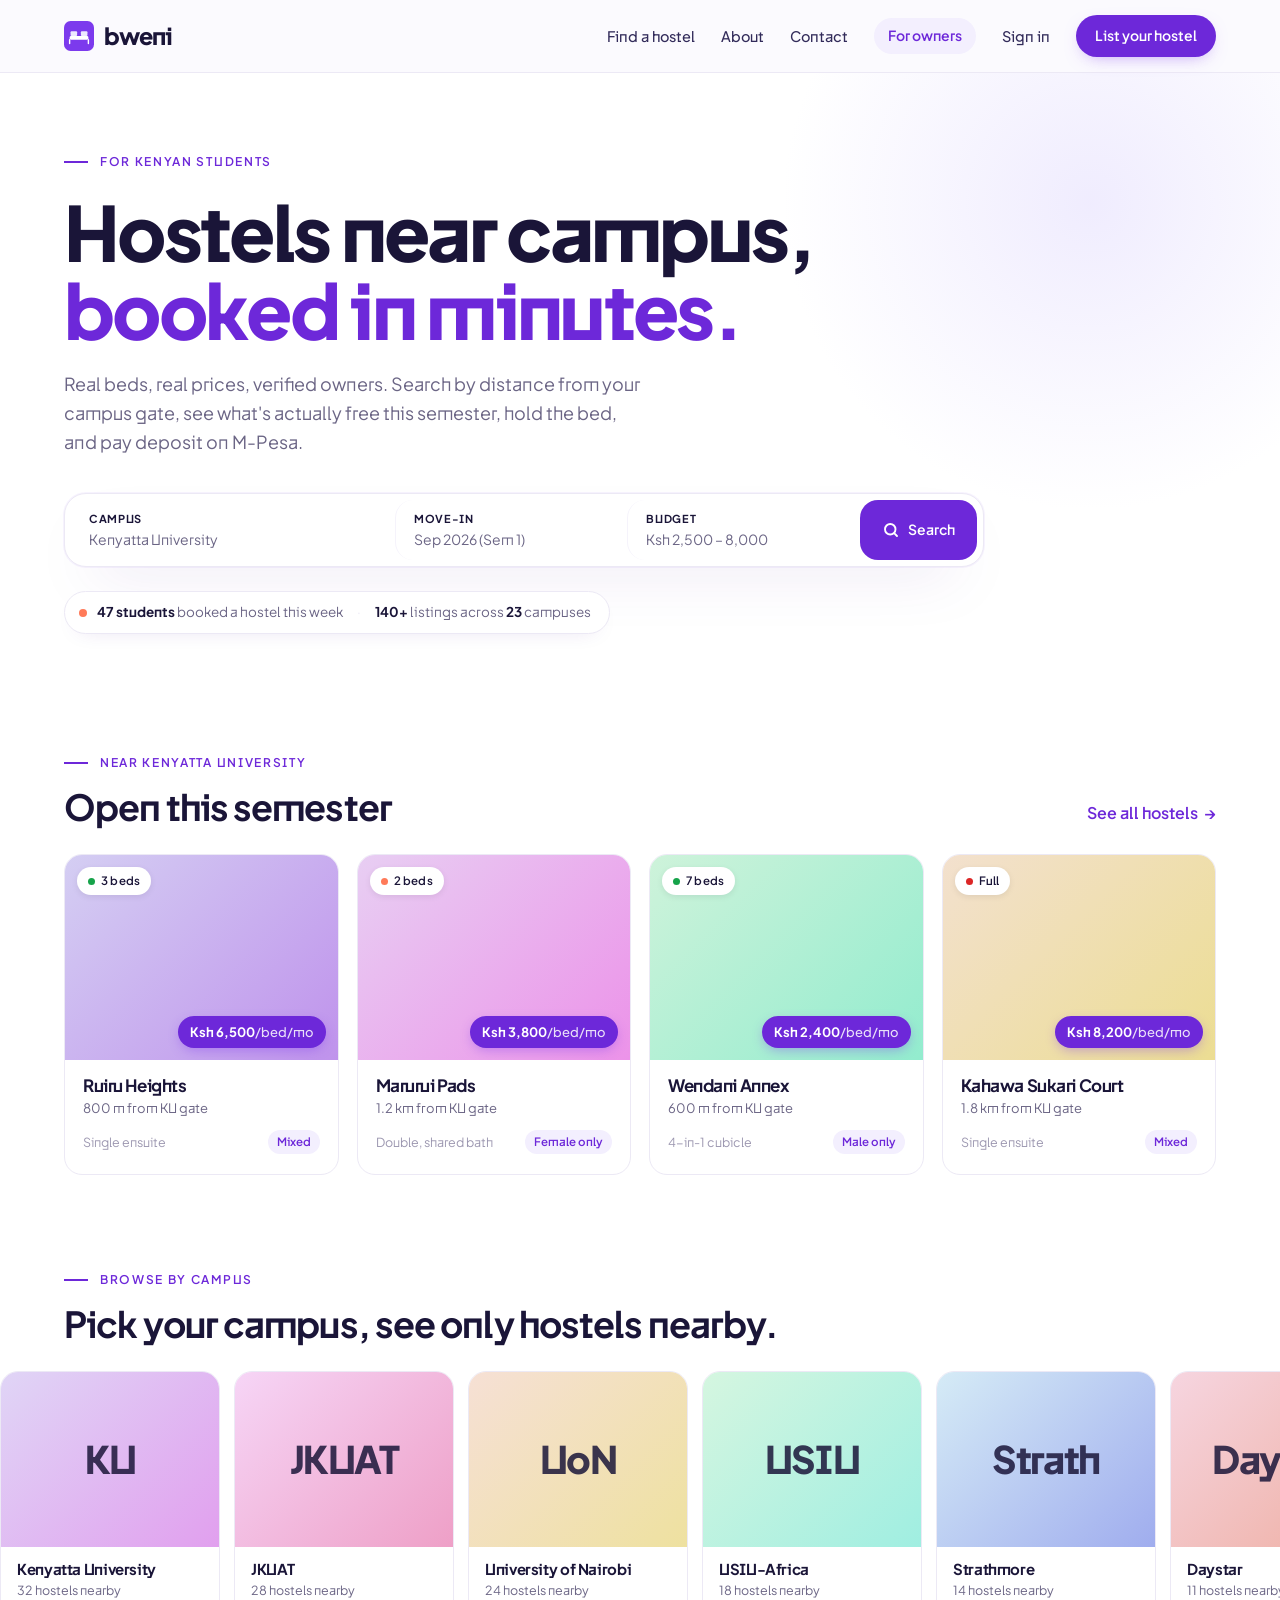
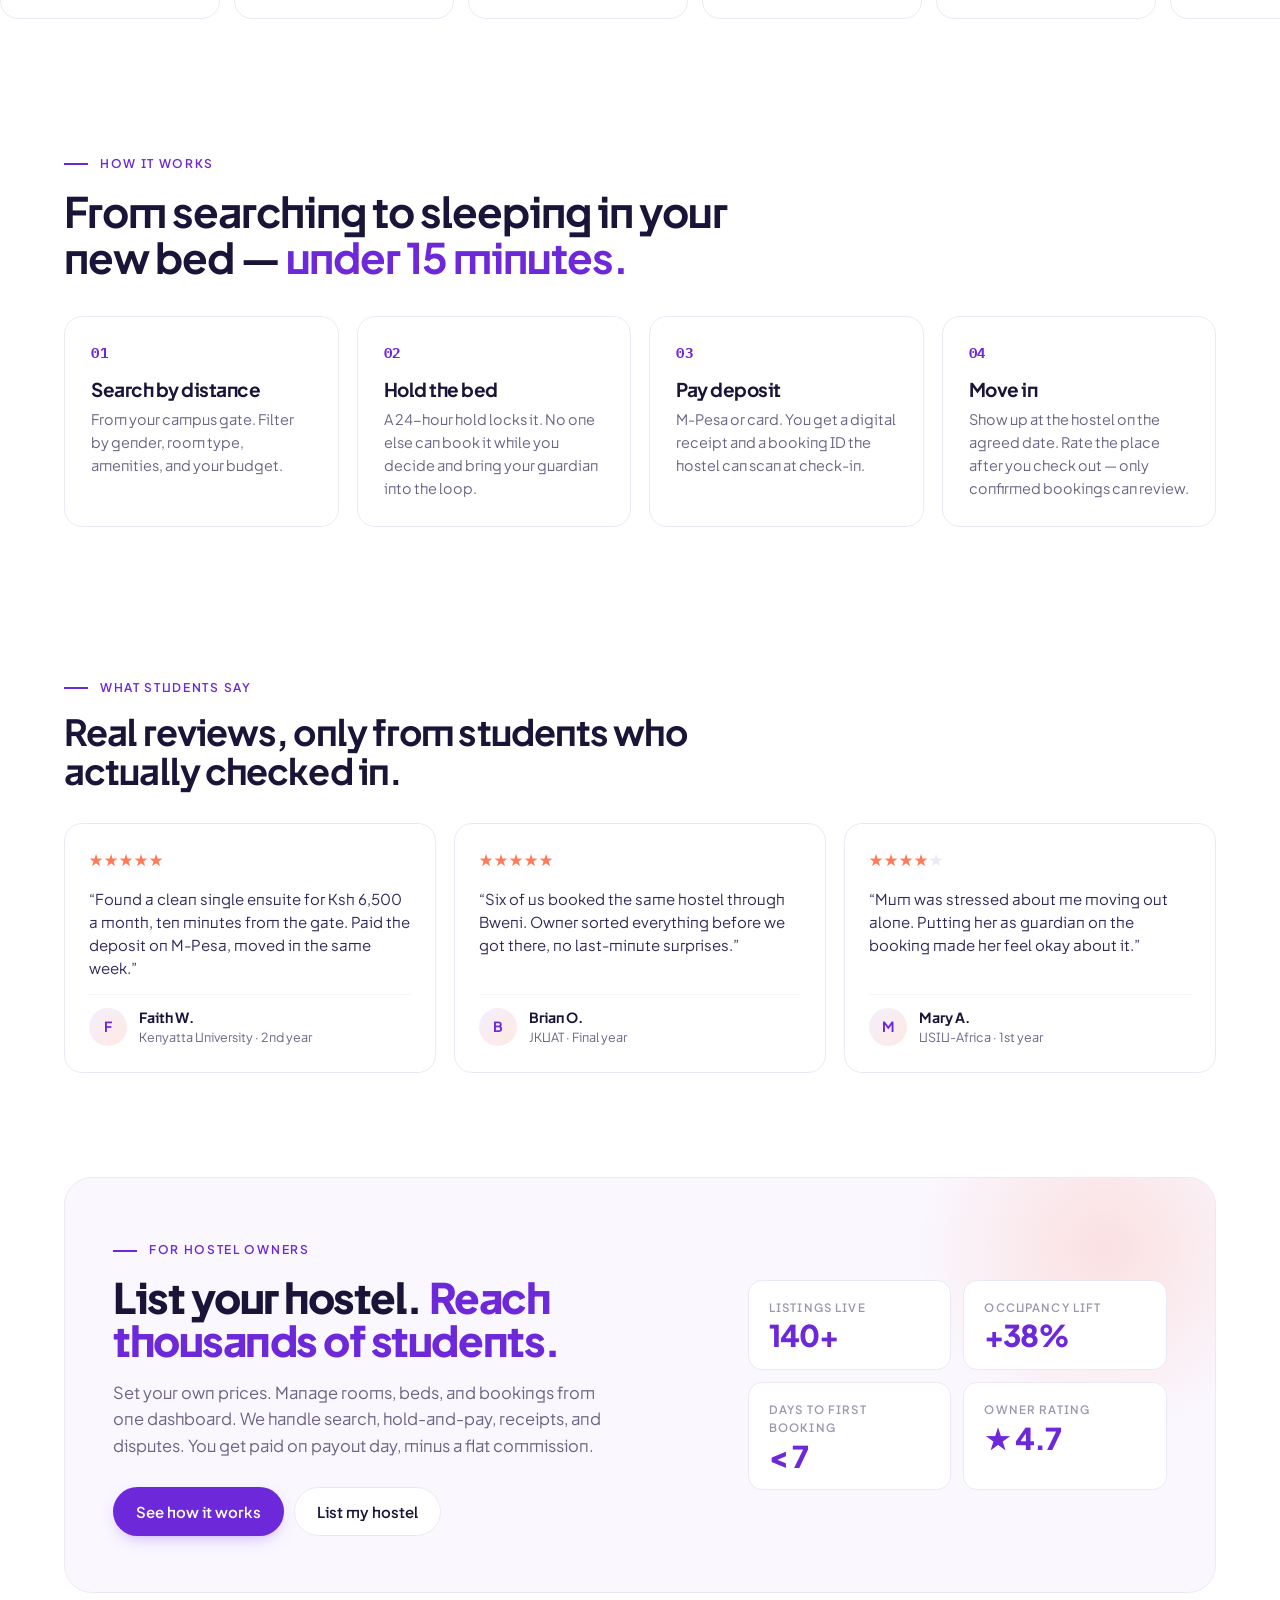
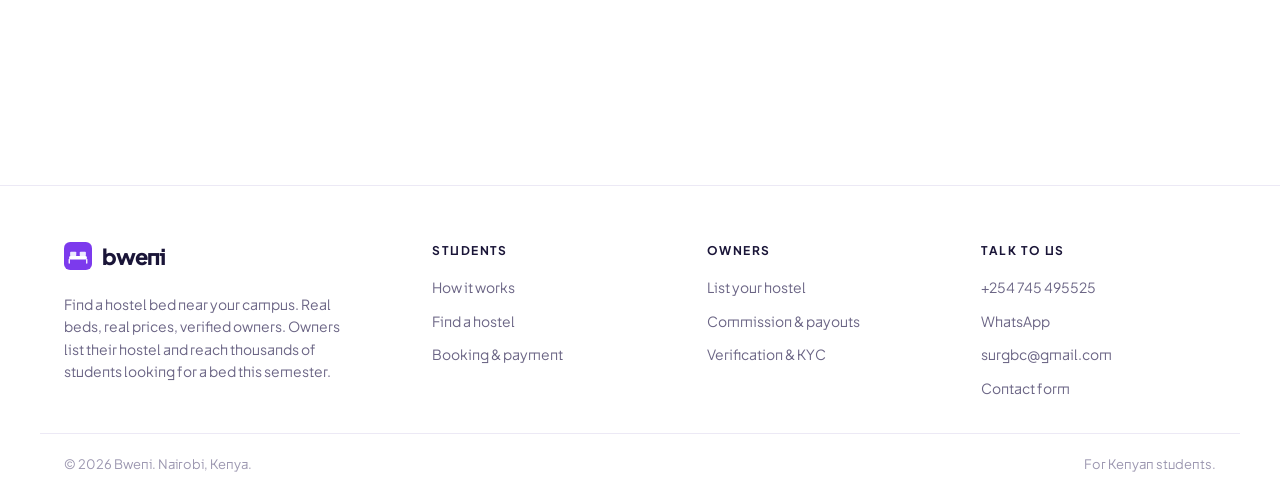
==== index.html @ 095a67d4 "Deploy Bweni website bweni-app/bweni-website@3db629af5836588fdff47cbc8ea793c0f9b098c0" ====
<!DOCTYPE html><!--PbPEK01JlNazKWp_pUNkc--><html lang="en"><head><meta charSet="utf-8"/><meta name="viewport" content="width=device-width, initial-scale=1"/><link rel="stylesheet" href="/_next/static/chunks/42c1beddeb7b9bf4.css" data-precedence="next"/><link rel="preload" as="script" fetchPriority="low" href="/_next/static/chunks/5bce68295c7f1f97.js"/><script src="/_next/static/chunks/391b5727e5bc11ec.js" async=""></script><script src="/_next/static/chunks/1c64b19886203277.js" async=""></script><script src="/_next/static/chunks/c44ba29902c6819e.js" async=""></script><script src="/_next/static/chunks/turbopack-5e5e5629a9695c20.js" async=""></script><script src="/_next/static/chunks/1964454f34f3a7ab.js" async=""></script><script src="/_next/static/chunks/6c33792a57a66467.js" async=""></script><script src="/_next/static/chunks/beefb697acdd731a.js" async=""></script><link rel="preload" href="https://fonts.googleapis.com/css2?family=Plus+Jakarta+Sans:wght@400;500;600;700;800&amp;family=IBM+Plex+Mono:wght@400;500&amp;display=swap" as="style"/><link rel="preconnect" href="https://fonts.googleapis.com"/><link rel="preconnect" href="https://fonts.gstatic.com" crossorigin=""/><meta name="theme-color" content="#7C3AED"/><meta name="color-scheme" content="light"/><title>Bweni — Hostels near campus, booked in minutes.</title><meta name="description" content="Find a hostel bed near your campus. Real beds, real prices, verified owners. Owners list their hostel and reach thousands of students looking for a bed this semester."/><meta name="application-name" content="Bweni"/><link rel="manifest" href="/manifest.json"/><meta name="keywords" content="student hostels Kenya,hostel near campus,book hostel bed,university hostels,college accommodation Nairobi,list hostel Kenya"/><meta property="og:title" content="Bweni — Hostels near campus, booked in minutes."/><meta property="og:description" content="Find a hostel bed near your campus. Real beds, real prices, verified owners. Owners list their hostel and reach thousands of students looking for a bed this semester."/><meta property="og:url" content="https://bweni.cseco.co.ke"/><meta property="og:site_name" content="Bweni"/><meta property="og:locale" content="en_KE"/><meta property="og:image" content="https://bweni.cseco.co.ke/og-image.png"/><meta property="og:image:width" content="1200"/><meta property="og:image:height" content="630"/><meta property="og:image:alt" content="Bweni — Hostels near campus, booked in minutes."/><meta property="og:type" content="website"/><meta name="twitter:card" content="summary_large_image"/><meta name="twitter:title" content="Bweni — Hostels near campus, booked in minutes."/><meta name="twitter:description" content="Find a hostel bed near your campus. Real beds, real prices, verified owners. Owners list their hostel and reach thousands of students looking for a bed this semester."/><meta name="twitter:image" content="https://bweni.cseco.co.ke/og-image.png"/><link rel="icon" href="/favicon.svg" type="image/svg+xml"/><link rel="icon" href="/favicon.png" type="image/png" sizes="32x32"/><link rel="apple-touch-icon" href="/apple-touch-icon.png"/><link href="https://fonts.googleapis.com/css2?family=Plus+Jakarta+Sans:wght@400;500;600;700;800&amp;family=IBM+Plex+Mono:wght@400;500&amp;display=swap" rel="stylesheet"/><script src="/_next/static/chunks/a6dad97d9634a72d.js" noModule=""></script></head><body><div hidden=""><!--$--><!--/$--></div><header style="position:sticky;top:0;z-index:40;background:rgba(251, 250, 254, 0.85);backdrop-filter:saturate(140%) blur(8px);border-bottom:1px solid var(--color-line)"><div class="container-x" style="display:flex;align-items:center;justify-content:space-between;height:72px"><a style="display:inline-flex;align-items:center" href="/"><span class="inline-flex items-center gap-2.5 " aria-label="Bweni"><svg width="30" height="30" viewBox="0 0 64 64" xmlns="http://www.w3.org/2000/svg" role="img" aria-hidden="true"><rect width="64" height="64" rx="14" fill="#7C3AED"></rect><rect x="14" y="22" width="14" height="10" rx="2" fill="#EDE9FE"></rect><rect x="36" y="22" width="14" height="10" rx="2" fill="#EDE9FE"></rect><rect x="12" y="32" width="40" height="8" rx="3" fill="#FFFFFF"></rect><path d="M12 40 V48 M52 40 V48" stroke="#FFFFFF" stroke-width="3" stroke-linecap="round"></path></svg><span class="h-display" style="font-size:23.400000000000002px;color:var(--color-ink);letter-spacing:-0.045em;font-weight:800">bweni</span></span></a><nav style="display:flex;align-items:center;gap:26px;font-size:14.5px"><a style="color:var(--color-ink-soft);font-weight:500" href="/students">Find a hostel</a><a style="color:var(--color-ink-soft);font-weight:500" href="/about">About</a><a style="color:var(--color-ink-soft);font-weight:500" href="/contact">Contact</a><a class="nav-owner" href="/owners">For owners</a><a href="https://app.bweni.cseco.co.ke" style="color:var(--color-ink-soft);font-weight:500;font-size:14.5px">Sign in</a><a class="btn btn-primary" style="padding:9px 18px;font-size:14px" href="/owners#list">List your hostel</a></nav></div></header><main><section style="position:relative;padding:72px 0 48px;overflow:hidden"><div aria-hidden="true" style="position:absolute;top:-180px;right:-120px;width:620px;height:620px;border-radius:50%;background:radial-gradient(circle, rgba(237, 233, 254, 0.85) 0%, rgba(237, 233, 254, 0) 70%);z-index:0"></div><div class="container-x" style="position:relative;z-index:1"><div style="max-width:760px"><div class="section-anchor" style="margin-bottom:22px">For Kenyan students</div><h1 class="h-display" style="font-size:clamp(44px, 7vw, 76px)">Hostels near campus,<!-- --> <span style="color:var(--color-primary)">booked in minutes.</span></h1><p class="lede" style="margin-top:22px;max-width:580px">Real beds, real prices, verified owners. Search by distance from your campus gate, see what&#x27;s actually free this semester, hold the bed, and pay deposit on M-Pesa.</p></div><div style="margin-top:36px;max-width:920px"><form class="search-bar" action="/students" method="GET"><div class="search-bar__field"><div class="search-bar__field-label">Campus</div><div class="search-bar__field-value">Kenyatta University</div></div><div class="search-bar__field" style="border-left:1px solid var(--color-line-soft)"><div class="search-bar__field-label">Move-in</div><div class="search-bar__field-value">Sep 2026 (Sem 1)</div></div><div class="search-bar__field" style="border-left:1px solid var(--color-line-soft)"><div class="search-bar__field-label">Budget</div><div class="search-bar__field-value">Ksh 2,500 – 8,000</div></div><button type="submit" class="search-bar__submit"><svg width="18" height="18" viewBox="0 0 24 24" fill="none" stroke="currentColor" stroke-width="2.5" stroke-linecap="round" stroke-linejoin="round"><circle cx="11" cy="11" r="7"></circle><path d="m20 20-3.5-3.5"></path></svg>Search</button></form></div><div style="margin-top:24px;display:inline-flex;align-items:center;gap:10px;padding:10px 18px 10px 14px;background:#fff;border:1px solid var(--color-line);border-radius:999px;font-size:13.5px;color:var(--color-muted);box-shadow:0 8px 22px -16px rgba(76, 29, 149, 0.25)"><span aria-hidden="true" style="width:8px;height:8px;border-radius:999px;background:var(--color-accent);animation:pulse 1.6s ease-in-out infinite;display:inline-block"></span><span><strong style="color:var(--color-ink);font-weight:700">47 students</strong> <!-- -->booked a hostel this week</span><span style="color:var(--color-line);margin:0 4px">·</span><span><strong style="color:var(--color-ink);font-weight:700">140+</strong> <!-- -->listings across <strong style="color:var(--color-ink);font-weight:700">23</strong> campuses</span></div></div></section><section style="padding:64px 0 32px"><div class="container-x"><div style="display:flex;align-items:end;justify-content:space-between;margin-bottom:28px;flex-wrap:wrap;gap:16px"><div><div class="section-anchor" style="margin-bottom:14px">Near Kenyatta University</div><h2 class="h-section" style="font-size:clamp(26px, 3vw, 36px)">Open this semester</h2></div><a class="btn-link" href="/students">See all hostels</a></div><div style="display:grid;grid-template-columns:repeat(auto-fit, minmax(260px, 1fr));gap:18px"><article class="listing-card"><div class="listing-photo" style="background:linear-gradient(135deg,
            hsl(250, 60%, 88%) 0%,
            hsl(270, 70%, 75%) 100%)"><span class="availability-pill"><span class="availability-pill__dot"></span>3 beds</span><span class="price-pill">Ksh <!-- -->6,500<span style="font-weight:500;opacity:0.85">/bed/mo</span></span></div><div style="padding:16px 18px 20px"><div class="h-section" style="font-size:17px;color:var(--color-ink);margin-bottom:4px">Ruiru Heights</div><div style="font-size:13px;color:var(--color-muted);margin-bottom:12px">800 m from KU gate</div><div style="display:flex;align-items:center;justify-content:space-between;font-size:12.5px;color:var(--color-muted-2)"><span>Single ensuite</span><span style="padding:3px 9px;background:var(--color-primary-soft);color:var(--color-primary);border-radius:999px;font-weight:600;font-size:11.5px">Mixed</span></div></div></article><article class="listing-card"><div class="listing-photo" style="background:linear-gradient(135deg,
            hsl(282, 60%, 88%) 0%,
            hsl(302, 70%, 75%) 100%)"><span class="availability-pill availability-pill--low"><span class="availability-pill__dot"></span>2 beds</span><span class="price-pill">Ksh <!-- -->3,800<span style="font-weight:500;opacity:0.85">/bed/mo</span></span></div><div style="padding:16px 18px 20px"><div class="h-section" style="font-size:17px;color:var(--color-ink);margin-bottom:4px">Marurui Pads</div><div style="font-size:13px;color:var(--color-muted);margin-bottom:12px">1.2 km from KU gate</div><div style="display:flex;align-items:center;justify-content:space-between;font-size:12.5px;color:var(--color-muted-2)"><span>Double, shared bath</span><span style="padding:3px 9px;background:var(--color-primary-soft);color:var(--color-primary);border-radius:999px;font-weight:600;font-size:11.5px">Female only</span></div></div></article><article class="listing-card"><div class="listing-photo" style="background:linear-gradient(135deg,
            hsl(500, 60%, 88%) 0%,
            hsl(520, 70%, 75%) 100%)"><span class="availability-pill"><span class="availability-pill__dot"></span>7 beds</span><span class="price-pill">Ksh <!-- -->2,400<span style="font-weight:500;opacity:0.85">/bed/mo</span></span></div><div style="padding:16px 18px 20px"><div class="h-section" style="font-size:17px;color:var(--color-ink);margin-bottom:4px">Wendani Annex</div><div style="font-size:13px;color:var(--color-muted);margin-bottom:12px">600 m from KU gate</div><div style="display:flex;align-items:center;justify-content:space-between;font-size:12.5px;color:var(--color-muted-2)"><span>4-in-1 cubicle</span><span style="padding:3px 9px;background:var(--color-primary-soft);color:var(--color-primary);border-radius:999px;font-weight:600;font-size:11.5px">Male only</span></div></div></article><article class="listing-card"><div class="listing-photo" style="background:linear-gradient(135deg,
            hsl(390, 60%, 88%) 0%,
            hsl(410, 70%, 75%) 100%)"><span class="availability-pill availability-pill--full"><span class="availability-pill__dot"></span>Full</span><span class="price-pill">Ksh <!-- -->8,200<span style="font-weight:500;opacity:0.85">/bed/mo</span></span></div><div style="padding:16px 18px 20px"><div class="h-section" style="font-size:17px;color:var(--color-ink);margin-bottom:4px">Kahawa Sukari Court</div><div style="font-size:13px;color:var(--color-muted);margin-bottom:12px">1.8 km from KU gate</div><div style="display:flex;align-items:center;justify-content:space-between;font-size:12.5px;color:var(--color-muted-2)"><span>Single ensuite</span><span style="padding:3px 9px;background:var(--color-primary-soft);color:var(--color-primary);border-radius:999px;font-weight:600;font-size:11.5px">Mixed</span></div></div></article></div></div></section><section style="padding:56px 0 32px"><div class="container-x"><div class="section-anchor" style="margin-bottom:14px">Browse by campus</div><h2 class="h-section" style="font-size:clamp(26px, 3vw, 36px);max-width:720px">Pick your campus, see only hostels nearby.</h2></div><div style="margin-top:28px;padding-left:calc((100vw - 1200px) / 2 + 24px);overflow-x:auto;scroll-snap-type:x mandatory;-webkit-overflow-scrolling:touch;padding-bottom:24px"><div style="display:inline-flex;gap:14px;padding-right:24px"><a href="/students" style="scroll-snap-align:start;flex:0 0 auto;width:220px;background:#fff;border:1px solid var(--color-line);border-radius:18px;overflow:hidden;text-decoration:none;color:inherit;transition:transform 0.18s, box-shadow 0.18s, border-color 0.18s;display:block"><div style="aspect-ratio:5 / 4;background:linear-gradient(135deg,
            hsl(260, 65%, 90%) 0%,
            hsl(290, 70%, 78%) 100%);display:flex;align-items:center;justify-content:center"><span class="h-display" style="font-size:38px;color:rgba(26, 21, 56, 0.85);letter-spacing:-0.04em">KU</span></div><div style="padding:14px 16px 18px"><div class="h-section" style="font-size:15px;color:var(--color-ink);margin-bottom:4px">Kenyatta University</div><div style="font-size:12.5px;color:var(--color-muted)">32<!-- --> hostels nearby</div></div></a><a href="/students" style="scroll-snap-align:start;flex:0 0 auto;width:220px;background:#fff;border:1px solid var(--color-line);border-radius:18px;overflow:hidden;text-decoration:none;color:inherit;transition:transform 0.18s, box-shadow 0.18s, border-color 0.18s;display:block"><div style="aspect-ratio:5 / 4;background:linear-gradient(135deg,
            hsl(300, 65%, 90%) 0%,
            hsl(330, 70%, 78%) 100%);display:flex;align-items:center;justify-content:center"><span class="h-display" style="font-size:38px;color:rgba(26, 21, 56, 0.85);letter-spacing:-0.04em">JKUAT</span></div><div style="padding:14px 16px 18px"><div class="h-section" style="font-size:15px;color:var(--color-ink);margin-bottom:4px">JKUAT</div><div style="font-size:12.5px;color:var(--color-muted)">28<!-- --> hostels nearby</div></div></a><a href="/students" style="scroll-snap-align:start;flex:0 0 auto;width:220px;background:#fff;border:1px solid var(--color-line);border-radius:18px;overflow:hidden;text-decoration:none;color:inherit;transition:transform 0.18s, box-shadow 0.18s, border-color 0.18s;display:block"><div style="aspect-ratio:5 / 4;background:linear-gradient(135deg,
            hsl(20, 65%, 90%) 0%,
            hsl(50, 70%, 78%) 100%);display:flex;align-items:center;justify-content:center"><span class="h-display" style="font-size:38px;color:rgba(26, 21, 56, 0.85);letter-spacing:-0.04em">UoN</span></div><div style="padding:14px 16px 18px"><div class="h-section" style="font-size:15px;color:var(--color-ink);margin-bottom:4px">University of Nairobi</div><div style="font-size:12.5px;color:var(--color-muted)">24<!-- --> hostels nearby</div></div></a><a href="/students" style="scroll-snap-align:start;flex:0 0 auto;width:220px;background:#fff;border:1px solid var(--color-line);border-radius:18px;overflow:hidden;text-decoration:none;color:inherit;transition:transform 0.18s, box-shadow 0.18s, border-color 0.18s;display:block"><div style="aspect-ratio:5 / 4;background:linear-gradient(135deg,
            hsl(140, 65%, 90%) 0%,
            hsl(170, 70%, 78%) 100%);display:flex;align-items:center;justify-content:center"><span class="h-display" style="font-size:38px;color:rgba(26, 21, 56, 0.85);letter-spacing:-0.04em">USIU</span></div><div style="padding:14px 16px 18px"><div class="h-section" style="font-size:15px;color:var(--color-ink);margin-bottom:4px">USIU-Africa</div><div style="font-size:12.5px;color:var(--color-muted)">18<!-- --> hostels nearby</div></div></a><a href="/students" style="scroll-snap-align:start;flex:0 0 auto;width:220px;background:#fff;border:1px solid var(--color-line);border-radius:18px;overflow:hidden;text-decoration:none;color:inherit;transition:transform 0.18s, box-shadow 0.18s, border-color 0.18s;display:block"><div style="aspect-ratio:5 / 4;background:linear-gradient(135deg,
            hsl(200, 65%, 90%) 0%,
            hsl(230, 70%, 78%) 100%);display:flex;align-items:center;justify-content:center"><span class="h-display" style="font-size:38px;color:rgba(26, 21, 56, 0.85);letter-spacing:-0.04em">Strath</span></div><div style="padding:14px 16px 18px"><div class="h-section" style="font-size:15px;color:var(--color-ink);margin-bottom:4px">Strathmore</div><div style="font-size:12.5px;color:var(--color-muted)">14<!-- --> hostels nearby</div></div></a><a href="/students" style="scroll-snap-align:start;flex:0 0 auto;width:220px;background:#fff;border:1px solid var(--color-line);border-radius:18px;overflow:hidden;text-decoration:none;color:inherit;transition:transform 0.18s, box-shadow 0.18s, border-color 0.18s;display:block"><div style="aspect-ratio:5 / 4;background:linear-gradient(135deg,
            hsl(340, 65%, 90%) 0%,
            hsl(370, 70%, 78%) 100%);display:flex;align-items:center;justify-content:center"><span class="h-display" style="font-size:38px;color:rgba(26, 21, 56, 0.85);letter-spacing:-0.04em">Daystar</span></div><div style="padding:14px 16px 18px"><div class="h-section" style="font-size:15px;color:var(--color-ink);margin-bottom:4px">Daystar</div><div style="font-size:12.5px;color:var(--color-muted)">11<!-- --> hostels nearby</div></div></a><a href="/students" style="scroll-snap-align:start;flex:0 0 auto;width:220px;background:#fff;border:1px solid var(--color-line);border-radius:18px;overflow:hidden;text-decoration:none;color:inherit;transition:transform 0.18s, box-shadow 0.18s, border-color 0.18s;display:block"><div style="aspect-ratio:5 / 4;background:linear-gradient(135deg,
            hsl(50, 65%, 90%) 0%,
            hsl(80, 70%, 78%) 100%);display:flex;align-items:center;justify-content:center"><span class="h-display" style="font-size:38px;color:rgba(26, 21, 56, 0.85);letter-spacing:-0.04em">MMU</span></div><div style="padding:14px 16px 18px"><div class="h-section" style="font-size:15px;color:var(--color-ink);margin-bottom:4px">Multimedia University</div><div style="font-size:12.5px;color:var(--color-muted)">9<!-- --> hostels nearby</div></div></a><a href="/students" style="scroll-snap-align:start;flex:0 0 auto;width:220px;background:#fff;border:1px solid var(--color-line);border-radius:18px;overflow:hidden;text-decoration:none;color:inherit;transition:transform 0.18s, box-shadow 0.18s, border-color 0.18s;display:block"><div style="aspect-ratio:5 / 4;background:linear-gradient(135deg,
            hsl(110, 65%, 90%) 0%,
            hsl(140, 70%, 78%) 100%);display:flex;align-items:center;justify-content:center"><span class="h-display" style="font-size:38px;color:rgba(26, 21, 56, 0.85);letter-spacing:-0.04em">CUEA</span></div><div style="padding:14px 16px 18px"><div class="h-section" style="font-size:15px;color:var(--color-ink);margin-bottom:4px">Catholic University</div><div style="font-size:12.5px;color:var(--color-muted)">7<!-- --> hostels nearby</div></div></a><a href="/students" style="scroll-snap-align:start;flex:0 0 auto;width:220px;background:#fff;border:1px solid var(--color-line);border-radius:18px;overflow:hidden;text-decoration:none;color:inherit;transition:transform 0.18s, box-shadow 0.18s, border-color 0.18s;display:block"><div style="aspect-ratio:5 / 4;background:linear-gradient(135deg,
            hsl(170, 65%, 90%) 0%,
            hsl(200, 70%, 78%) 100%);display:flex;align-items:center;justify-content:center"><span class="h-display" style="font-size:38px;color:rgba(26, 21, 56, 0.85);letter-spacing:-0.04em">KCA</span></div><div style="padding:14px 16px 18px"><div class="h-section" style="font-size:15px;color:var(--color-ink);margin-bottom:4px">KCA University</div><div style="font-size:12.5px;color:var(--color-muted)">6<!-- --> hostels nearby</div></div></a></div></div></section><section style="padding:72px 0"><div class="container-x"><div class="section-anchor" style="margin-bottom:14px">How it works</div><h2 class="h-section" style="font-size:clamp(28px, 3.5vw, 42px);max-width:720px">From searching to sleeping in your new bed —<!-- --> <span style="color:var(--color-primary)">under 15 minutes.</span></h2><div style="display:grid;grid-template-columns:repeat(auto-fit, minmax(220px, 1fr));gap:18px;margin-top:36px"><div style="background:#fff;border:1px solid var(--color-line);border-radius:18px;padding:26px"><div class="mono" style="font-size:14px;letter-spacing:0.05em;color:var(--color-primary);font-weight:700;margin-bottom:14px">01</div><h3 class="h-section" style="font-size:19px;margin-bottom:8px">Search by distance</h3><p style="color:var(--color-muted);font-size:14.5px;line-height:1.6">From your campus gate. Filter by gender, room type, amenities, and your budget.</p></div><div style="background:#fff;border:1px solid var(--color-line);border-radius:18px;padding:26px"><div class="mono" style="font-size:14px;letter-spacing:0.05em;color:var(--color-primary);font-weight:700;margin-bottom:14px">02</div><h3 class="h-section" style="font-size:19px;margin-bottom:8px">Hold the bed</h3><p style="color:var(--color-muted);font-size:14.5px;line-height:1.6">A 24-hour hold locks it. No one else can book it while you decide and bring your guardian into the loop.</p></div><div style="background:#fff;border:1px solid var(--color-line);border-radius:18px;padding:26px"><div class="mono" style="font-size:14px;letter-spacing:0.05em;color:var(--color-primary);font-weight:700;margin-bottom:14px">03</div><h3 class="h-section" style="font-size:19px;margin-bottom:8px">Pay deposit</h3><p style="color:var(--color-muted);font-size:14.5px;line-height:1.6">M-Pesa or card. You get a digital receipt and a booking ID the hostel can scan at check-in.</p></div><div style="background:#fff;border:1px solid var(--color-line);border-radius:18px;padding:26px"><div class="mono" style="font-size:14px;letter-spacing:0.05em;color:var(--color-primary);font-weight:700;margin-bottom:14px">04</div><h3 class="h-section" style="font-size:19px;margin-bottom:8px">Move in</h3><p style="color:var(--color-muted);font-size:14.5px;line-height:1.6">Show up at the hostel on the agreed date. Rate the place after you check out — only confirmed bookings can review.</p></div></div></div></section><section style="padding:72px 0 32px"><div class="container-x"><div class="section-anchor" style="margin-bottom:14px">What students say</div><h2 class="h-section" style="font-size:clamp(26px, 3vw, 36px);max-width:720px">Real reviews, only from students who actually checked in.</h2><div style="display:grid;grid-template-columns:repeat(auto-fit, minmax(280px, 1fr));gap:18px;margin-top:32px"><div style="background:#fff;border:1px solid var(--color-line);border-radius:18px;padding:24px;display:flex;flex-direction:column;gap:14px"><div style="color:var(--color-accent);font-size:16px;letter-spacing:1px">★★★★★<span style="color:var(--color-line)"></span></div><p style="font-size:15px;line-height:1.55;color:var(--color-ink-soft);flex:1">“<!-- -->Found a clean single ensuite for Ksh 6,500 a month, ten minutes from the gate. Paid the deposit on M-Pesa, moved in the same week.<!-- -->”</p><div style="display:flex;align-items:center;gap:12px;padding-top:12px;border-top:1px solid var(--color-line-soft)"><div style="width:38px;height:38px;border-radius:999px;background:linear-gradient(135deg, var(--color-primary-soft), var(--color-accent-soft));display:flex;align-items:center;justify-content:center;font-weight:700;font-size:14px;color:var(--color-primary)">F</div><div><div style="font-size:14px;font-weight:700;color:var(--color-ink)">Faith W.</div><div style="font-size:12.5px;color:var(--color-muted)">Kenyatta University · 2nd year</div></div></div></div><div style="background:#fff;border:1px solid var(--color-line);border-radius:18px;padding:24px;display:flex;flex-direction:column;gap:14px"><div style="color:var(--color-accent);font-size:16px;letter-spacing:1px">★★★★★<span style="color:var(--color-line)"></span></div><p style="font-size:15px;line-height:1.55;color:var(--color-ink-soft);flex:1">“<!-- -->Six of us booked the same hostel through Bweni. Owner sorted everything before we got there, no last-minute surprises.<!-- -->”</p><div style="display:flex;align-items:center;gap:12px;padding-top:12px;border-top:1px solid var(--color-line-soft)"><div style="width:38px;height:38px;border-radius:999px;background:linear-gradient(135deg, var(--color-primary-soft), var(--color-accent-soft));display:flex;align-items:center;justify-content:center;font-weight:700;font-size:14px;color:var(--color-primary)">B</div><div><div style="font-size:14px;font-weight:700;color:var(--color-ink)">Brian O.</div><div style="font-size:12.5px;color:var(--color-muted)">JKUAT · Final year</div></div></div></div><div style="background:#fff;border:1px solid var(--color-line);border-radius:18px;padding:24px;display:flex;flex-direction:column;gap:14px"><div style="color:var(--color-accent);font-size:16px;letter-spacing:1px">★★★★<span style="color:var(--color-line)">★</span></div><p style="font-size:15px;line-height:1.55;color:var(--color-ink-soft);flex:1">“<!-- -->Mum was stressed about me moving out alone. Putting her as guardian on the booking made her feel okay about it.<!-- -->”</p><div style="display:flex;align-items:center;gap:12px;padding-top:12px;border-top:1px solid var(--color-line-soft)"><div style="width:38px;height:38px;border-radius:999px;background:linear-gradient(135deg, var(--color-primary-soft), var(--color-accent-soft));display:flex;align-items:center;justify-content:center;font-weight:700;font-size:14px;color:var(--color-primary)">M</div><div><div style="font-size:14px;font-weight:700;color:var(--color-ink)">Mary A.</div><div style="font-size:12.5px;color:var(--color-muted)">USIU-Africa · 1st year</div></div></div></div></div></div></section><section style="padding:72px 0 96px"><div class="container-x"><div style="background:var(--color-primary-tint);border:1px solid var(--color-line);border-radius:28px;padding:56px 48px;display:grid;grid-template-columns:1.4fr 1fr;gap:48px;align-items:center;position:relative;overflow:hidden"><div aria-hidden="true" style="position:absolute;top:-120px;right:-80px;width:380px;height:380px;border-radius:50%;background:radial-gradient(circle, rgba(255, 122, 89, 0.18) 0%, rgba(255, 122, 89, 0) 70%)"></div><div style="position:relative;z-index:1"><div class="section-anchor" style="margin-bottom:16px">For hostel owners</div><h2 class="h-display" style="font-size:clamp(28px, 3.6vw, 42px);max-width:480px">List your hostel.<!-- --> <span style="color:var(--color-primary)">Reach thousands of students.</span></h2><p style="margin-top:18px;font-size:16.5px;line-height:1.6;color:var(--color-muted);max-width:500px">Set your own prices. Manage rooms, beds, and bookings from one dashboard. We handle search, hold-and-pay, receipts, and disputes. You get paid on payout day, minus a flat commission.</p><div style="margin-top:28px;display:flex;gap:10px;flex-wrap:wrap"><a class="btn btn-primary" href="/owners">See how it works</a><a class="btn btn-ghost" href="/owners#list">List my hostel</a></div></div><div style="display:grid;grid-template-columns:1fr 1fr;gap:12px;position:relative;z-index:1"><div style="background:#fff;border:1px solid var(--color-line);border-radius:14px;padding:18px 20px"><div style="font-size:11.5px;color:var(--color-muted-2);letter-spacing:0.1em;text-transform:uppercase;font-weight:600">Listings live</div><div class="h-display" style="font-size:30px;color:var(--color-primary);margin-top:4px">140+</div></div><div style="background:#fff;border:1px solid var(--color-line);border-radius:14px;padding:18px 20px"><div style="font-size:11.5px;color:var(--color-muted-2);letter-spacing:0.1em;text-transform:uppercase;font-weight:600">Occupancy lift</div><div class="h-display" style="font-size:30px;color:var(--color-primary);margin-top:4px">+38%</div></div><div style="background:#fff;border:1px solid var(--color-line);border-radius:14px;padding:18px 20px"><div style="font-size:11.5px;color:var(--color-muted-2);letter-spacing:0.1em;text-transform:uppercase;font-weight:600">Days to first booking</div><div class="h-display" style="font-size:30px;color:var(--color-primary);margin-top:4px">&lt; 7</div></div><div style="background:#fff;border:1px solid var(--color-line);border-radius:14px;padding:18px 20px"><div style="font-size:11.5px;color:var(--color-muted-2);letter-spacing:0.1em;text-transform:uppercase;font-weight:600">Owner rating</div><div class="h-display" style="font-size:30px;color:var(--color-primary);margin-top:4px">★ 4.7</div></div></div></div></div></section><!--$--><!--/$--></main><footer style="background:#fff;border-top:1px solid var(--color-line);margin-top:96px"><div class="container-x" style="padding:56px 24px 32px;display:grid;grid-template-columns:1.4fr 1fr 1fr 1fr;gap:40px"><div><span class="inline-flex items-center gap-2.5 " aria-label="Bweni"><svg width="28" height="28" viewBox="0 0 64 64" xmlns="http://www.w3.org/2000/svg" role="img" aria-hidden="true"><rect width="64" height="64" rx="14" fill="#7C3AED"></rect><rect x="14" y="22" width="14" height="10" rx="2" fill="#EDE9FE"></rect><rect x="36" y="22" width="14" height="10" rx="2" fill="#EDE9FE"></rect><rect x="12" y="32" width="40" height="8" rx="3" fill="#FFFFFF"></rect><path d="M12 40 V48 M52 40 V48" stroke="#FFFFFF" stroke-width="3" stroke-linecap="round"></path></svg><span class="h-display" style="font-size:21.84px;color:var(--color-ink);letter-spacing:-0.045em;font-weight:800">bweni</span></span><p style="margin-top:16px;font-size:14px;line-height:1.6;color:var(--color-muted);max-width:280px">Find a hostel bed near your campus. Real beds, real prices, verified owners. Owners list their hostel and reach thousands of students looking for a bed this semester.</p></div><div><div style="font-size:12px;font-weight:700;letter-spacing:0.12em;text-transform:uppercase;color:var(--color-ink);margin-bottom:14px">Students</div><ul style="display:flex;flex-direction:column;gap:9px"><li><a style="color:var(--color-muted);font-size:14px" href="/students">How it works</a></li><li><a style="color:var(--color-muted);font-size:14px" href="/students#search">Find a hostel</a></li><li><a style="color:var(--color-muted);font-size:14px" href="/students#book">Booking &amp; payment</a></li></ul></div><div><div style="font-size:12px;font-weight:700;letter-spacing:0.12em;text-transform:uppercase;color:var(--color-ink);margin-bottom:14px">Owners</div><ul style="display:flex;flex-direction:column;gap:9px"><li><a style="color:var(--color-muted);font-size:14px" href="/owners">List your hostel</a></li><li><a style="color:var(--color-muted);font-size:14px" href="/owners#commission">Commission &amp; payouts</a></li><li><a style="color:var(--color-muted);font-size:14px" href="/owners#kyc">Verification &amp; KYC</a></li></ul></div><div><div style="font-size:12px;font-weight:700;letter-spacing:0.12em;text-transform:uppercase;color:var(--color-ink);margin-bottom:14px">Talk to us</div><ul style="display:flex;flex-direction:column;gap:9px"><li><a href="tel:+254745495525" style="color:var(--color-muted);font-size:14px">+254 745 495525</a></li><li><a href="https://wa.me/254745495525" style="color:var(--color-muted);font-size:14px">WhatsApp</a></li><li><a href="mailto:surgbc@gmail.com" style="color:var(--color-muted);font-size:14px">surgbc@gmail.com</a></li><li><a style="color:var(--color-muted);font-size:14px" href="/contact">Contact form</a></li></ul></div></div><div class="container-x" style="padding:20px 24px;border-top:1px solid var(--color-line);display:flex;justify-content:space-between;align-items:center;font-size:13px;color:var(--color-muted-2)"><span>© <!-- -->2026<!-- --> <!-- -->Bweni<!-- -->. <!-- -->Nairobi, Kenya<!-- -->.</span><span>For Kenyan students.</span></div></footer><script src="/_next/static/chunks/5bce68295c7f1f97.js" id="_R_" async=""></script><script>(self.__next_f=self.__next_f||[]).push([0])</script><script>self.__next_f.push([1,"1:\"$Sreact.fragment\"\n2:I[74426,[\"/_next/static/chunks/1964454f34f3a7ab.js\"],\"\"]\n3:I[92322,[\"/_next/static/chunks/6c33792a57a66467.js\",\"/_next/static/chunks/beefb697acdd731a.js\"],\"default\"]\n4:I[81409,[\"/_next/static/chunks/6c33792a57a66467.js\",\"/_next/static/chunks/beefb697acdd731a.js\"],\"default\"]\ne:I[60374,[\"/_next/static/chunks/6c33792a57a66467.js\",\"/_next/static/chunks/beefb697acdd731a.js\"],\"default\"]\n:HL[\"/_next/static/chunks/42c1beddeb7b9bf4.css\",\"style\"]\n:HL[\"https://fonts.googleapis.com/css2?family=Plus+Jakarta+Sans:wght@400;500;600;700;800\u0026family=IBM+Plex+Mono:wght@400;500\u0026display=swap\",\"style\"]\n"])</script><script>self.__next_f.push([1,"0:{\"P\":null,\"b\":\"PbPEK01JlNazKWp_pUNkc\",\"c\":[\"\",\"\"],\"q\":\"\",\"i\":false,\"f\":[[[\"\",{\"children\":[\"__PAGE__\",{}]},\"$undefined\",\"$undefined\",true],[[\"$\",\"$1\",\"c\",{\"children\":[[[\"$\",\"link\",\"0\",{\"rel\":\"stylesheet\",\"href\":\"/_next/static/chunks/42c1beddeb7b9bf4.css\",\"precedence\":\"next\",\"crossOrigin\":\"$undefined\",\"nonce\":\"$undefined\"}],[\"$\",\"script\",\"script-0\",{\"src\":\"/_next/static/chunks/1964454f34f3a7ab.js\",\"async\":true,\"nonce\":\"$undefined\"}]],[\"$\",\"html\",null,{\"lang\":\"en\",\"children\":[[\"$\",\"head\",null,{\"children\":[[\"$\",\"link\",null,{\"rel\":\"preconnect\",\"href\":\"https://fonts.googleapis.com\"}],[\"$\",\"link\",null,{\"rel\":\"preconnect\",\"href\":\"https://fonts.gstatic.com\",\"crossOrigin\":\"\"}],[\"$\",\"link\",null,{\"href\":\"https://fonts.googleapis.com/css2?family=Plus+Jakarta+Sans:wght@400;500;600;700;800\u0026family=IBM+Plex+Mono:wght@400;500\u0026display=swap\",\"rel\":\"stylesheet\"}]]}],[\"$\",\"body\",null,{\"children\":[[\"$\",\"header\",null,{\"style\":{\"position\":\"sticky\",\"top\":0,\"zIndex\":40,\"background\":\"rgba(251, 250, 254, 0.85)\",\"backdropFilter\":\"saturate(140%) blur(8px)\",\"borderBottom\":\"1px solid var(--color-line)\"},\"children\":[\"$\",\"div\",null,{\"className\":\"container-x\",\"style\":{\"display\":\"flex\",\"alignItems\":\"center\",\"justifyContent\":\"space-between\",\"height\":72},\"children\":[[\"$\",\"$L2\",null,{\"href\":\"/\",\"style\":{\"display\":\"inline-flex\",\"alignItems\":\"center\"},\"children\":[\"$\",\"span\",null,{\"className\":\"inline-flex items-center gap-2.5 \",\"aria-label\":\"Bweni\",\"children\":[[\"$\",\"svg\",null,{\"width\":30,\"height\":30,\"viewBox\":\"0 0 64 64\",\"xmlns\":\"http://www.w3.org/2000/svg\",\"role\":\"img\",\"aria-hidden\":\"true\",\"children\":[[\"$\",\"rect\",null,{\"width\":\"64\",\"height\":\"64\",\"rx\":\"14\",\"fill\":\"#7C3AED\"}],[\"$\",\"rect\",null,{\"x\":\"14\",\"y\":\"22\",\"width\":\"14\",\"height\":\"10\",\"rx\":\"2\",\"fill\":\"#EDE9FE\"}],[\"$\",\"rect\",null,{\"x\":\"36\",\"y\":\"22\",\"width\":\"14\",\"height\":\"10\",\"rx\":\"2\",\"fill\":\"#EDE9FE\"}],[\"$\",\"rect\",null,{\"x\":\"12\",\"y\":\"32\",\"width\":\"40\",\"height\":\"8\",\"rx\":\"3\",\"fill\":\"#FFFFFF\"}],[\"$\",\"path\",null,{\"d\":\"M12 40 V48 M52 40 V48\",\"stroke\":\"#FFFFFF\",\"strokeWidth\":\"3\",\"strokeLinecap\":\"round\"}]]}],[\"$\",\"span\",null,{\"className\":\"h-display\",\"style\":{\"fontSize\":23.400000000000002,\"color\":\"var(--color-ink)\",\"letterSpacing\":\"-0.045em\",\"fontWeight\":800},\"children\":\"bweni\"}]]}]}],[\"$\",\"nav\",null,{\"style\":{\"display\":\"flex\",\"alignItems\":\"center\",\"gap\":26,\"fontSize\":14.5},\"children\":[[[\"$\",\"$L2\",\"/students\",{\"href\":\"/students\",\"style\":{\"color\":\"var(--color-ink-soft)\",\"fontWeight\":500},\"children\":\"Find a hostel\"}],[\"$\",\"$L2\",\"/about\",{\"href\":\"/about\",\"style\":{\"color\":\"var(--color-ink-soft)\",\"fontWeight\":500},\"children\":\"About\"}],[\"$\",\"$L2\",\"/contact\",{\"href\":\"/contact\",\"style\":{\"color\":\"var(--color-ink-soft)\",\"fontWeight\":500},\"children\":\"Contact\"}]],[\"$\",\"$L2\",null,{\"href\":\"/owners\",\"className\":\"nav-owner\",\"children\":\"For owners\"}],[\"$\",\"a\",null,{\"href\":\"https://app.bweni.cseco.co.ke\",\"style\":{\"color\":\"var(--color-ink-soft)\",\"fontWeight\":500,\"fontSize\":14.5},\"children\":\"Sign in\"}],[\"$\",\"$L2\",null,{\"href\":\"/owners#list\",\"className\":\"btn btn-primary\",\"style\":{\"padding\":\"9px 18px\",\"fontSize\":14},\"children\":\"List your hostel\"}]]}]]}]}],[\"$\",\"main\",null,{\"children\":[\"$\",\"$L3\",null,{\"parallelRouterKey\":\"children\",\"error\":\"$undefined\",\"errorStyles\":\"$undefined\",\"errorScripts\":\"$undefined\",\"template\":[\"$\",\"$L4\",null,{}],\"templateStyles\":\"$undefined\",\"templateScripts\":\"$undefined\",\"notFound\":[[[\"$\",\"title\",null,{\"children\":\"404: This page could not be found.\"}],[\"$\",\"div\",null,{\"style\":{\"fontFamily\":\"system-ui,\\\"Segoe UI\\\",Roboto,Helvetica,Arial,sans-serif,\\\"Apple Color Emoji\\\",\\\"Segoe UI Emoji\\\"\",\"height\":\"100vh\",\"textAlign\":\"center\",\"display\":\"flex\",\"flexDirection\":\"column\",\"alignItems\":\"center\",\"justifyContent\":\"center\"},\"children\":[\"$\",\"div\",null,{\"children\":[[\"$\",\"style\",null,{\"dangerouslySetInnerHTML\":{\"__html\":\"body{color:#000;background:#fff;margin:0}.next-error-h1{border-right:1px solid rgba(0,0,0,.3)}@media (prefers-color-scheme:dark){body{color:#fff;background:#000}.next-error-h1{border-right:1px solid rgba(255,255,255,.3)}}\"}}],[\"$\",\"h1\",null,{\"className\":\"next-error-h1\",\"style\":{\"display\":\"inline-block\",\"margin\":\"0 20px 0 0\",\"padding\":\"0 23px 0 0\",\"fontSize\":24,\"fontWeight\":500,\"verticalAlign\":\"top\",\"lineHeight\":\"49px\"},\"children\":404}],[\"$\",\"div\",null,{\"style\":{\"display\":\"inline-block\"},\"children\":[\"$\",\"h2\",null,{\"style\":{\"fontSize\":14,\"fontWeight\":400,\"lineHeight\":\"49px\",\"margin\":0},\"children\":\"This page could not be found.\"}]}]]}]}]],[]],\"forbidden\":\"$undefined\",\"unauthorized\":\"$undefined\"}]}],[\"$\",\"footer\",null,{\"style\":{\"background\":\"#fff\",\"borderTop\":\"1px solid var(--color-line)\",\"marginTop\":96},\"children\":[[\"$\",\"div\",null,{\"className\":\"container-x\",\"style\":{\"padding\":\"56px 24px 32px\",\"display\":\"grid\",\"gridTemplateColumns\":\"1.4fr 1fr 1fr 1fr\",\"gap\":40},\"children\":[[\"$\",\"div\",null,{\"children\":[[\"$\",\"span\",null,{\"className\":\"inline-flex items-center gap-2.5 \",\"aria-label\":\"Bweni\",\"children\":[\"$L5\",\"$L6\"]}],\"$L7\"]}],\"$L8\",\"$L9\",\"$La\"]}],\"$Lb\"]}]]}]]}]]}],{\"children\":[\"$Lc\",{},null,false,false]},null,false,false],\"$Ld\",false]],\"m\":\"$undefined\",\"G\":[\"$e\",[]],\"S\":true}\n"])</script><script>self.__next_f.push([1,"19:I[19091,[\"/_next/static/chunks/6c33792a57a66467.js\",\"/_next/static/chunks/beefb697acdd731a.js\"],\"ViewportBoundary\"]\n1b:I[19091,[\"/_next/static/chunks/6c33792a57a66467.js\",\"/_next/static/chunks/beefb697acdd731a.js\"],\"MetadataBoundary\"]\n1c:\"$Sreact.suspense\"\n5:[\"$\",\"svg\",null,{\"width\":28,\"height\":28,\"viewBox\":\"0 0 64 64\",\"xmlns\":\"http://www.w3.org/2000/svg\",\"role\":\"img\",\"aria-hidden\":\"true\",\"children\":[[\"$\",\"rect\",null,{\"width\":\"64\",\"height\":\"64\",\"rx\":\"14\",\"fill\":\"#7C3AED\"}],[\"$\",\"rect\",null,{\"x\":\"14\",\"y\":\"22\",\"width\":\"14\",\"height\":\"10\",\"rx\":\"2\",\"fill\":\"#EDE9FE\"}],[\"$\",\"rect\",null,{\"x\":\"36\",\"y\":\"22\",\"width\":\"14\",\"height\":\"10\",\"rx\":\"2\",\"fill\":\"#EDE9FE\"}],[\"$\",\"rect\",null,{\"x\":\"12\",\"y\":\"32\",\"width\":\"40\",\"height\":\"8\",\"rx\":\"3\",\"fill\":\"#FFFFFF\"}],[\"$\",\"path\",null,{\"d\":\"M12 40 V48 M52 40 V48\",\"stroke\":\"#FFFFFF\",\"strokeWidth\":\"3\",\"strokeLinecap\":\"round\"}]]}]\n6:[\"$\",\"span\",null,{\"className\":\"h-display\",\"style\":{\"fontSize\":21.84,\"color\":\"var(--color-ink)\",\"letterSpacing\":\"-0.045em\",\"fontWeight\":800},\"children\":\"bweni\"}]\n7:[\"$\",\"p\",null,{\"style\":{\"marginTop\":16,\"fontSize\":14,\"lineHeight\":1.6,\"color\":\"var(--color-muted)\",\"maxWidth\":280},\"children\":\"Find a hostel bed near your campus. Real beds, real prices, verified owners. Owners list their hostel and reach thousands of students looking for a bed this semester.\"}]\n8:[\"$\",\"div\",null,{\"children\":[[\"$\",\"div\",null,{\"style\":{\"fontSize\":12,\"fontWeight\":700,\"letterSpacing\":\"0.12em\",\"textTransform\":\"uppercase\",\"color\":\"var(--color-ink)\",\"marginBottom\":14},\"children\":\"Students\"}],[\"$\",\"ul\",null,{\"style\":{\"display\":\"flex\",\"flexDirection\":\"column\",\"gap\":9},\"children\":[[\"$\",\"li\",\"/studentsHow it works\",{\"children\":[\"$\",\"$L2\",null,{\"href\":\"/students\",\"style\":{\"color\":\"var(--color-muted)\",\"fontSize\":14},\"children\":\"How it works\"}]}],[\"$\",\"li\",\"/students#searchFind a hostel\",{\"children\":[\"$\",\"$L2\",null,{\"href\":\"/students#search\",\"style\":{\"color\":\"var(--color-muted)\",\"fontSize\":14},\"children\":\"Find a hostel\"}]}],[\"$\",\"li\",\"/students#bookBooking \u0026 payment\",{\"children\":[\"$\",\"$L2\",null,{\"href\":\"/students#book\",\"style\":{\"color\":\"var(--color-muted)\",\"fontSize\":14},\"children\":\"Booking \u0026 payment\"}]}]]}]]}]\n9:[\"$\",\"div\",null,{\"children\":[[\"$\",\"div\",null,{\"style\":{\"fontSize\":12,\"fontWeight\":700,\"letterSpacing\":\"0.12em\",\"textTransform\":\"uppercase\",\"color\":\"var(--color-ink)\",\"marginBottom\":14},\"children\":\"Owners\"}],[\"$\",\"ul\",null,{\"style\":{\"display\":\"flex\",\"flexDirection\":\"column\",\"gap\":9},\"children\":[[\"$\",\"li\",\"/ownersList your hostel\",{\"children\":[\"$\",\"$L2\",null,{\"href\":\"/owners\",\"style\":{\"color\":\"var(--color-muted)\",\"fontSize\":14},\"children\":\"List your hostel\"}]}],[\"$\",\"li\",\"/owners#commissionCommission \u0026 payouts\",{\"children\":[\"$\",\"$L2\",null,{\"href\":\"/owners#commission\",\"style\":{\"color\":\"var(--color-muted)\",\"fontSize\":14},\"children\":\"Commission \u0026 payouts\"}]}],[\"$\",\"li\",\"/owners#kycVerification \u0026 KYC\",{\"children\":[\"$\",\"$L2\",null,{\"href\":\"/owners#kyc\",\"style\":{\"color\":\"var(--color-muted)\",\"fontSize\":14},\"children\":\"Verification \u0026 KYC\"}]}]]}]]}]\na:[\"$\",\"div\",null,{\"children\":[[\"$\",\"div\",null,{\"style\":{\"fontSize\":12,\"fontWeight\":700,\"letterSpacing\":\"0.12em\",\"textTransform\":\"uppercase\",\"color\":\"var(--color-ink)\",\"marginBottom\":14},\"children\":\"Talk to us\"}],[\"$\",\"ul\",null,{\"style\":{\"display\":\"flex\",\"flexDirection\":\"column\",\"gap\":9},\"children\":[[\"$\",\"li\",\"tel:+254745495525+254 745 495525\",{\"children\":[\"$\",\"a\",null,{\"href\":\"tel:+254745495525\",\"style\":{\"color\":\"var(--color-muted)\",\"fontSize\":14},\"children\":\"+254 745 495525\"}]}],[\"$\",\"li\",\"https://wa.me/254745495525WhatsApp\",{\"children\":[\"$\",\"a\",null,{\"href\":\"https://wa.me/254745495525\",\"style\":{\"color\":\"var(--color-muted)\",\"fontSize\":14},\"children\":\"WhatsApp\"}]}],[\"$\",\"li\",\"mailto:surgbc@gmail.comsurgbc@gmail.com\",{\"children\":[\"$\",\"a\",null,{\"href\":\"mailto:surgbc@gmail.com\",\"style\":{\"color\":\"var(--color-muted)\",\"fontSize\":14},\"children\":\"surgbc@gmail.com\"}]}],[\"$\",\"li\",\"/contactContact form\",{\"children\":[\"$\",\"$L2\",null,{\"href\":\"/contact\",\"style\":{\"color\":\"var(--color-muted)\",\"fontSize\":14},\"children\":\"Contact form\"}]}]]}]]}]\nb:[\"$\",\"div\",null,{\"className\":\"contai"])</script><script>self.__next_f.push([1,"ner-x\",\"style\":{\"padding\":\"20px 24px\",\"borderTop\":\"1px solid var(--color-line)\",\"display\":\"flex\",\"justifyContent\":\"space-between\",\"alignItems\":\"center\",\"fontSize\":13,\"color\":\"var(--color-muted-2)\"},\"children\":[[\"$\",\"span\",null,{\"children\":[\"© \",2026,\" \",\"Bweni\",\". \",\"Nairobi, Kenya\",\".\"]}],[\"$\",\"span\",null,{\"children\":\"For Kenyan students.\"}]]}]\n"])</script><script>self.__next_f.push([1,"c:[\"$\",\"$1\",\"c\",{\"children\":[[[\"$\",\"section\",null,{\"style\":{\"position\":\"relative\",\"padding\":\"72px 0 48px\",\"overflow\":\"hidden\"},\"children\":[[\"$\",\"div\",null,{\"aria-hidden\":\"true\",\"style\":{\"position\":\"absolute\",\"top\":-180,\"right\":-120,\"width\":620,\"height\":620,\"borderRadius\":\"50%\",\"background\":\"radial-gradient(circle, rgba(237, 233, 254, 0.85) 0%, rgba(237, 233, 254, 0) 70%)\",\"zIndex\":0}}],[\"$\",\"div\",null,{\"className\":\"container-x\",\"style\":{\"position\":\"relative\",\"zIndex\":1},\"children\":[[\"$\",\"div\",null,{\"style\":{\"maxWidth\":760},\"children\":[[\"$\",\"div\",null,{\"className\":\"section-anchor\",\"style\":{\"marginBottom\":22},\"children\":\"For Kenyan students\"}],[\"$\",\"h1\",null,{\"className\":\"h-display\",\"style\":{\"fontSize\":\"clamp(44px, 7vw, 76px)\"},\"children\":[\"Hostels near campus,\",\" \",[\"$\",\"span\",null,{\"style\":{\"color\":\"var(--color-primary)\"},\"children\":\"booked in minutes.\"}]]}],[\"$\",\"p\",null,{\"className\":\"lede\",\"style\":{\"marginTop\":22,\"maxWidth\":580},\"children\":\"Real beds, real prices, verified owners. Search by distance from your campus gate, see what's actually free this semester, hold the bed, and pay deposit on M-Pesa.\"}]]}],[\"$\",\"div\",null,{\"style\":{\"marginTop\":36,\"maxWidth\":920},\"children\":[\"$\",\"form\",null,{\"className\":\"search-bar\",\"action\":\"/students\",\"method\":\"GET\",\"children\":[[\"$\",\"div\",null,{\"className\":\"search-bar__field\",\"children\":[[\"$\",\"div\",null,{\"className\":\"search-bar__field-label\",\"children\":\"Campus\"}],[\"$\",\"div\",null,{\"className\":\"search-bar__field-value\",\"children\":\"Kenyatta University\"}]]}],[\"$\",\"div\",null,{\"className\":\"search-bar__field\",\"style\":{\"borderLeft\":\"1px solid var(--color-line-soft)\"},\"children\":[[\"$\",\"div\",null,{\"className\":\"search-bar__field-label\",\"children\":\"Move-in\"}],[\"$\",\"div\",null,{\"className\":\"search-bar__field-value\",\"children\":\"Sep 2026 (Sem 1)\"}]]}],[\"$\",\"div\",null,{\"className\":\"search-bar__field\",\"style\":{\"borderLeft\":\"1px solid var(--color-line-soft)\"},\"children\":[[\"$\",\"div\",null,{\"className\":\"search-bar__field-label\",\"children\":\"Budget\"}],[\"$\",\"div\",null,{\"className\":\"search-bar__field-value\",\"children\":\"Ksh 2,500 – 8,000\"}]]}],[\"$\",\"button\",null,{\"type\":\"submit\",\"className\":\"search-bar__submit\",\"children\":[[\"$\",\"svg\",null,{\"width\":\"18\",\"height\":\"18\",\"viewBox\":\"0 0 24 24\",\"fill\":\"none\",\"stroke\":\"currentColor\",\"strokeWidth\":\"2.5\",\"strokeLinecap\":\"round\",\"strokeLinejoin\":\"round\",\"children\":[[\"$\",\"circle\",null,{\"cx\":\"11\",\"cy\":\"11\",\"r\":\"7\"}],[\"$\",\"path\",null,{\"d\":\"m20 20-3.5-3.5\"}]]}],\"Search\"]}]]}]}],[\"$\",\"div\",null,{\"style\":{\"marginTop\":24,\"display\":\"inline-flex\",\"alignItems\":\"center\",\"gap\":10,\"padding\":\"10px 18px 10px 14px\",\"background\":\"#fff\",\"border\":\"1px solid var(--color-line)\",\"borderRadius\":999,\"fontSize\":13.5,\"color\":\"var(--color-muted)\",\"boxShadow\":\"0 8px 22px -16px rgba(76, 29, 149, 0.25)\"},\"children\":[[\"$\",\"span\",null,{\"aria-hidden\":\"true\",\"style\":{\"width\":8,\"height\":8,\"borderRadius\":999,\"background\":\"var(--color-accent)\",\"animation\":\"pulse 1.6s ease-in-out infinite\",\"display\":\"inline-block\"}}],[\"$\",\"span\",null,{\"children\":[[\"$\",\"strong\",null,{\"style\":{\"color\":\"var(--color-ink)\",\"fontWeight\":700},\"children\":\"47 students\"}],\" \",\"booked a hostel this week\"]}],[\"$\",\"span\",null,{\"style\":{\"color\":\"var(--color-line)\",\"margin\":\"0 4px\"},\"children\":\"·\"}],[\"$\",\"span\",null,{\"children\":[[\"$\",\"strong\",null,{\"style\":{\"color\":\"var(--color-ink)\",\"fontWeight\":700},\"children\":\"140+\"}],\" \",\"listings across \",[\"$\",\"strong\",null,{\"style\":{\"color\":\"var(--color-ink)\",\"fontWeight\":700},\"children\":\"23\"}],\" campuses\"]}]]}]]}]]}],[\"$\",\"section\",null,{\"style\":{\"padding\":\"64px 0 32px\"},\"children\":[\"$\",\"div\",null,{\"className\":\"container-x\",\"children\":[[\"$\",\"div\",null,{\"style\":{\"display\":\"flex\",\"alignItems\":\"end\",\"justifyContent\":\"space-between\",\"marginBottom\":28,\"flexWrap\":\"wrap\",\"gap\":16},\"children\":[[\"$\",\"div\",null,{\"children\":[[\"$\",\"div\",null,{\"className\":\"section-anchor\",\"style\":{\"marginBottom\":14},\"children\":\"Near Kenyatta University\"}],[\"$\",\"h2\",null,{\"className\":\"h-section\",\"style\":{\"fontSize\":\"clamp(26px, 3vw, 36px)\"},\"children\":\"Open this semester\"}]]}],[\"$\",\"$L2\",null,{\"href\":\"/students\",\"className\":\"btn-link\",\"children\":\"See all hostels\"}]]}],[\"$\",\"div\",null,{\"style\":{\"display\":\"grid\",\"gridTemplateColumns\":\"repeat(auto-fit, minmax(260px, 1fr))\",\"gap\":18},\"children\":[[\"$\",\"article\",null,{\"className\":\"listing-card\",\"children\":[[\"$\",\"div\",null,{\"className\":\"listing-photo\",\"style\":{\"background\":\"linear-gradient(135deg,\\n            hsl(250, 60%, 88%) 0%,\\n            hsl(270, 70%, 75%) 100%)\"},\"children\":[[\"$\",\"span\",null,{\"className\":\"availability-pill\",\"children\":[[\"$\",\"span\",null,{\"className\":\"availability-pill__dot\"}],\"3 beds\"]}],[\"$\",\"span\",null,{\"className\":\"price-pill\",\"children\":[\"Ksh \",\"6,500\",\"$Lf\"]}]]}],\"$L10\"]}],\"$L11\",\"$L12\",\"$L13\"]}]]}]}],\"$L14\",\"$L15\",\"$L16\",\"$L17\"],null,\"$L18\"]}]\n"])</script><script>self.__next_f.push([1,"d:[\"$\",\"$1\",\"h\",{\"children\":[null,[\"$\",\"$L19\",null,{\"children\":\"$@1a\"}],[\"$\",\"div\",null,{\"hidden\":true,\"children\":[\"$\",\"$L1b\",null,{\"children\":[\"$\",\"$1c\",null,{\"name\":\"Next.Metadata\",\"children\":\"$@1d\"}]}]}],null]}]\n"])</script><script>self.__next_f.push([1,"24:I[19091,[\"/_next/static/chunks/6c33792a57a66467.js\",\"/_next/static/chunks/beefb697acdd731a.js\"],\"OutletBoundary\"]\nf:[\"$\",\"span\",null,{\"style\":{\"fontWeight\":500,\"opacity\":0.85},\"children\":\"/bed/mo\"}]\n10:[\"$\",\"div\",null,{\"style\":{\"padding\":\"16px 18px 20px\"},\"children\":[[\"$\",\"div\",null,{\"className\":\"h-section\",\"style\":{\"fontSize\":17,\"color\":\"var(--color-ink)\",\"marginBottom\":4},\"children\":\"Ruiru Heights\"}],[\"$\",\"div\",null,{\"style\":{\"fontSize\":13,\"color\":\"var(--color-muted)\",\"marginBottom\":12},\"children\":\"800 m from KU gate\"}],[\"$\",\"div\",null,{\"style\":{\"display\":\"flex\",\"alignItems\":\"center\",\"justifyContent\":\"space-between\",\"fontSize\":12.5,\"color\":\"var(--color-muted-2)\"},\"children\":[[\"$\",\"span\",null,{\"children\":\"Single ensuite\"}],[\"$\",\"span\",null,{\"style\":{\"padding\":\"3px 9px\",\"background\":\"var(--color-primary-soft)\",\"color\":\"var(--color-primary)\",\"borderRadius\":999,\"fontWeight\":600,\"fontSize\":11.5},\"children\":\"Mixed\"}]]}]]}]\n11:[\"$\",\"article\",null,{\"className\":\"listing-card\",\"children\":[[\"$\",\"div\",null,{\"className\":\"listing-photo\",\"style\":{\"background\":\"linear-gradient(135deg,\\n            hsl(282, 60%, 88%) 0%,\\n            hsl(302, 70%, 75%) 100%)\"},\"children\":[[\"$\",\"span\",null,{\"className\":\"availability-pill availability-pill--low\",\"children\":[[\"$\",\"span\",null,{\"className\":\"availability-pill__dot\"}],\"2 beds\"]}],[\"$\",\"span\",null,{\"className\":\"price-pill\",\"children\":[\"Ksh \",\"3,800\",[\"$\",\"span\",null,{\"style\":{\"fontWeight\":500,\"opacity\":0.85},\"children\":\"/bed/mo\"}]]}]]}],[\"$\",\"div\",null,{\"style\":{\"padding\":\"16px 18px 20px\"},\"children\":[[\"$\",\"div\",null,{\"className\":\"h-section\",\"style\":{\"fontSize\":17,\"color\":\"var(--color-ink)\",\"marginBottom\":4},\"children\":\"Marurui Pads\"}],[\"$\",\"div\",null,{\"style\":{\"fontSize\":13,\"color\":\"var(--color-muted)\",\"marginBottom\":12},\"children\":\"1.2 km from KU gate\"}],[\"$\",\"div\",null,{\"style\":{\"display\":\"flex\",\"alignItems\":\"center\",\"justifyContent\":\"space-between\",\"fontSize\":12.5,\"color\":\"var(--color-muted-2)\"},\"children\":[[\"$\",\"span\",null,{\"children\":\"Double, shared bath\"}],[\"$\",\"span\",null,{\"style\":{\"padding\":\"3px 9px\",\"background\":\"var(--color-primary-soft)\",\"color\":\"var(--color-primary)\",\"borderRadius\":999,\"fontWeight\":600,\"fontSize\":11.5},\"children\":\"Female only\"}]]}]]}]]}]\n12:[\"$\",\"article\",null,{\"className\":\"listing-card\",\"children\":[[\"$\",\"div\",null,{\"className\":\"listing-photo\",\"style\":{\"background\":\"linear-gradient(135deg,\\n            hsl(500, 60%, 88%) 0%,\\n            hsl(520, 70%, 75%) 100%)\"},\"children\":[[\"$\",\"span\",null,{\"className\":\"availability-pill\",\"children\":[[\"$\",\"span\",null,{\"className\":\"availability-pill__dot\"}],\"7 beds\"]}],[\"$\",\"span\",null,{\"className\":\"price-pill\",\"children\":[\"Ksh \",\"2,400\",[\"$\",\"span\",null,{\"style\":{\"fontWeight\":500,\"opacity\":0.85},\"children\":\"/bed/mo\"}]]}]]}],[\"$\",\"div\",null,{\"style\":{\"padding\":\"16px 18px 20px\"},\"children\":[[\"$\",\"div\",null,{\"className\":\"h-section\",\"style\":{\"fontSize\":17,\"color\":\"var(--color-ink)\",\"marginBottom\":4},\"children\":\"Wendani Annex\"}],[\"$\",\"div\",null,{\"style\":{\"fontSize\":13,\"color\":\"var(--color-muted)\",\"marginBottom\":12},\"children\":\"600 m from KU gate\"}],[\"$\",\"div\",null,{\"style\":{\"display\":\"flex\",\"alignItems\":\"center\",\"justifyContent\":\"space-between\",\"fontSize\":12.5,\"color\":\"var(--color-muted-2)\"},\"children\":[[\"$\",\"span\",null,{\"children\":\"4-in-1 cubicle\"}],[\"$\",\"span\",null,{\"style\":{\"padding\":\"3px 9px\",\"background\":\"var(--color-primary-soft)\",\"color\":\"var(--color-primary)\",\"borderRadius\":999,\"fontWeight\":600,\"fontSize\":11.5},\"children\":\"Male only\"}]]}]]}]]}]\n13:[\"$\",\"article\",null,{\"className\":\"listing-card\",\"children\":[[\"$\",\"div\",null,{\"className\":\"listing-photo\",\"style\":{\"background\":\"linear-gradient(135deg,\\n            hsl(390, 60%, 88%) 0%,\\n            hsl(410, 70%, 75%) 100%)\"},\"children\":[[\"$\",\"span\",null,{\"className\":\"availability-pill availability-pill--full\",\"children\":[[\"$\",\"span\",null,{\"className\":\"availability-pill__dot\"}],\"Full\"]}],[\"$\",\"span\",null,{\"className\":\"price-pill\",\"children\":[\"Ksh \",\"8,200\",[\"$\",\"span\",null,{\"style\":{\"fontWeight\":500,\"opacity\":0.85},\"children\":\"/bed/mo\"}]]}]]}],[\"$\",\"div\",null,{\"style\":{\"paddin"])</script><script>self.__next_f.push([1,"g\":\"16px 18px 20px\"},\"children\":[[\"$\",\"div\",null,{\"className\":\"h-section\",\"style\":{\"fontSize\":17,\"color\":\"var(--color-ink)\",\"marginBottom\":4},\"children\":\"Kahawa Sukari Court\"}],[\"$\",\"div\",null,{\"style\":{\"fontSize\":13,\"color\":\"var(--color-muted)\",\"marginBottom\":12},\"children\":\"1.8 km from KU gate\"}],[\"$\",\"div\",null,{\"style\":{\"display\":\"flex\",\"alignItems\":\"center\",\"justifyContent\":\"space-between\",\"fontSize\":12.5,\"color\":\"var(--color-muted-2)\"},\"children\":[[\"$\",\"span\",null,{\"children\":\"Single ensuite\"}],[\"$\",\"span\",null,{\"style\":{\"padding\":\"3px 9px\",\"background\":\"var(--color-primary-soft)\",\"color\":\"var(--color-primary)\",\"borderRadius\":999,\"fontWeight\":600,\"fontSize\":11.5},\"children\":\"Mixed\"}]]}]]}]]}]\n"])</script><script>self.__next_f.push([1,"14:[\"$\",\"section\",null,{\"style\":{\"padding\":\"56px 0 32px\"},\"children\":[[\"$\",\"div\",null,{\"className\":\"container-x\",\"children\":[[\"$\",\"div\",null,{\"className\":\"section-anchor\",\"style\":{\"marginBottom\":14},\"children\":\"Browse by campus\"}],[\"$\",\"h2\",null,{\"className\":\"h-section\",\"style\":{\"fontSize\":\"clamp(26px, 3vw, 36px)\",\"maxWidth\":720},\"children\":\"Pick your campus, see only hostels nearby.\"}]]}],[\"$\",\"div\",null,{\"style\":{\"marginTop\":28,\"paddingLeft\":\"calc((100vw - 1200px) / 2 + 24px)\",\"overflowX\":\"auto\",\"scrollSnapType\":\"x mandatory\",\"WebkitOverflowScrolling\":\"touch\",\"paddingBottom\":24},\"children\":[\"$\",\"div\",null,{\"style\":{\"display\":\"inline-flex\",\"gap\":14,\"paddingRight\":24},\"children\":[[\"$\",\"a\",null,{\"href\":\"/students\",\"style\":{\"scrollSnapAlign\":\"start\",\"flex\":\"0 0 auto\",\"width\":220,\"background\":\"#fff\",\"border\":\"1px solid var(--color-line)\",\"borderRadius\":18,\"overflow\":\"hidden\",\"textDecoration\":\"none\",\"color\":\"inherit\",\"transition\":\"transform 0.18s, box-shadow 0.18s, border-color 0.18s\",\"display\":\"block\"},\"onMouseEnter\":\"$undefined\",\"children\":[[\"$\",\"div\",null,{\"style\":{\"aspectRatio\":\"5 / 4\",\"background\":\"linear-gradient(135deg,\\n            hsl(260, 65%, 90%) 0%,\\n            hsl(290, 70%, 78%) 100%)\",\"display\":\"flex\",\"alignItems\":\"center\",\"justifyContent\":\"center\"},\"children\":[\"$\",\"span\",null,{\"className\":\"h-display\",\"style\":{\"fontSize\":38,\"color\":\"rgba(26, 21, 56, 0.85)\",\"letterSpacing\":\"-0.04em\"},\"children\":\"KU\"}]}],[\"$\",\"div\",null,{\"style\":{\"padding\":\"14px 16px 18px\"},\"children\":[[\"$\",\"div\",null,{\"className\":\"h-section\",\"style\":{\"fontSize\":15,\"color\":\"var(--color-ink)\",\"marginBottom\":4},\"children\":\"Kenyatta University\"}],[\"$\",\"div\",null,{\"style\":{\"fontSize\":12.5,\"color\":\"var(--color-muted)\"},\"children\":[32,\" hostels nearby\"]}]]}]]}],[\"$\",\"a\",null,{\"href\":\"/students\",\"style\":{\"scrollSnapAlign\":\"start\",\"flex\":\"0 0 auto\",\"width\":220,\"background\":\"#fff\",\"border\":\"1px solid var(--color-line)\",\"borderRadius\":18,\"overflow\":\"hidden\",\"textDecoration\":\"none\",\"color\":\"inherit\",\"transition\":\"transform 0.18s, box-shadow 0.18s, border-color 0.18s\",\"display\":\"block\"},\"onMouseEnter\":\"$undefined\",\"children\":[[\"$\",\"div\",null,{\"style\":{\"aspectRatio\":\"5 / 4\",\"background\":\"linear-gradient(135deg,\\n            hsl(300, 65%, 90%) 0%,\\n            hsl(330, 70%, 78%) 100%)\",\"display\":\"flex\",\"alignItems\":\"center\",\"justifyContent\":\"center\"},\"children\":[\"$\",\"span\",null,{\"className\":\"h-display\",\"style\":{\"fontSize\":38,\"color\":\"rgba(26, 21, 56, 0.85)\",\"letterSpacing\":\"-0.04em\"},\"children\":\"JKUAT\"}]}],[\"$\",\"div\",null,{\"style\":{\"padding\":\"14px 16px 18px\"},\"children\":[[\"$\",\"div\",null,{\"className\":\"h-section\",\"style\":{\"fontSize\":15,\"color\":\"var(--color-ink)\",\"marginBottom\":4},\"children\":\"JKUAT\"}],[\"$\",\"div\",null,{\"style\":{\"fontSize\":12.5,\"color\":\"var(--color-muted)\"},\"children\":[28,\" hostels nearby\"]}]]}]]}],[\"$\",\"a\",null,{\"href\":\"/students\",\"style\":{\"scrollSnapAlign\":\"start\",\"flex\":\"0 0 auto\",\"width\":220,\"background\":\"#fff\",\"border\":\"1px solid var(--color-line)\",\"borderRadius\":18,\"overflow\":\"hidden\",\"textDecoration\":\"none\",\"color\":\"inherit\",\"transition\":\"transform 0.18s, box-shadow 0.18s, border-color 0.18s\",\"display\":\"block\"},\"onMouseEnter\":\"$undefined\",\"children\":[[\"$\",\"div\",null,{\"style\":{\"aspectRatio\":\"5 / 4\",\"background\":\"linear-gradient(135deg,\\n            hsl(20, 65%, 90%) 0%,\\n            hsl(50, 70%, 78%) 100%)\",\"display\":\"flex\",\"alignItems\":\"center\",\"justifyContent\":\"center\"},\"children\":[\"$\",\"span\",null,{\"className\":\"h-display\",\"style\":{\"fontSize\":38,\"color\":\"rgba(26, 21, 56, 0.85)\",\"letterSpacing\":\"-0.04em\"},\"children\":\"UoN\"}]}],[\"$\",\"div\",null,{\"style\":{\"padding\":\"14px 16px 18px\"},\"children\":[[\"$\",\"div\",null,{\"className\":\"h-section\",\"style\":{\"fontSize\":15,\"color\":\"var(--color-ink)\",\"marginBottom\":4},\"children\":\"University of Nairobi\"}],[\"$\",\"div\",null,{\"style\":{\"fontSize\":12.5,\"color\":\"var(--color-muted)\"},\"children\":[24,\" hostels nearby\"]}]]}]]}],[\"$\",\"a\",null,{\"href\":\"/students\",\"style\":{\"scrollSnapAlign\":\"start\",\"flex\":\"0 0 auto\",\"width\":220,\"background\":\"#fff\",\"border\":\"1px solid var(--color-line)\",\"borderRadius\":18,\"overflow\":\"hidden\",\"textDecoration\":\"none\",\"color\":\"inherit\",\"transition\":\"transform 0.18s, box-shadow 0.18s, border-color 0.18s\",\"display\":\"block\"},\"onMouseEnter\":\"$undefined\",\"children\":[[\"$\",\"div\",null,{\"style\":{\"aspectRatio\":\"5 / 4\",\"background\":\"linear-gradient(135deg,\\n            hsl(140, 65%, 90%) 0%,\\n            hsl(170, 70%, 78%) 100%)\",\"display\":\"flex\",\"alignItems\":\"center\",\"justifyContent\":\"center\"},\"children\":[\"$\",\"span\",null,{\"className\":\"h-display\",\"style\":{\"fontSize\":38,\"color\":\"rgba(26, 21, 56, 0.85)\",\"letterSpacing\":\"-0.04em\"},\"children\":\"USIU\"}]}],\"$L1e\"]}],\"$L1f\",\"$L20\",\"$L21\",\"$L22\",\"$L23\"]}]}]]}]\n"])</script><script>self.__next_f.push([1,"15:[\"$\",\"section\",null,{\"style\":{\"padding\":\"72px 0\"},\"children\":[\"$\",\"div\",null,{\"className\":\"container-x\",\"children\":[[\"$\",\"div\",null,{\"className\":\"section-anchor\",\"style\":{\"marginBottom\":14},\"children\":\"How it works\"}],[\"$\",\"h2\",null,{\"className\":\"h-section\",\"style\":{\"fontSize\":\"clamp(28px, 3.5vw, 42px)\",\"maxWidth\":720},\"children\":[\"From searching to sleeping in your new bed —\",\" \",[\"$\",\"span\",null,{\"style\":{\"color\":\"var(--color-primary)\"},\"children\":\"under 15 minutes.\"}]]}],[\"$\",\"div\",null,{\"style\":{\"display\":\"grid\",\"gridTemplateColumns\":\"repeat(auto-fit, minmax(220px, 1fr))\",\"gap\":18,\"marginTop\":36},\"children\":[[\"$\",\"div\",null,{\"style\":{\"background\":\"#fff\",\"border\":\"1px solid var(--color-line)\",\"borderRadius\":18,\"padding\":26},\"children\":[[\"$\",\"div\",null,{\"className\":\"mono\",\"style\":{\"fontSize\":14,\"letterSpacing\":\"0.05em\",\"color\":\"var(--color-primary)\",\"fontWeight\":700,\"marginBottom\":14},\"children\":\"01\"}],[\"$\",\"h3\",null,{\"className\":\"h-section\",\"style\":{\"fontSize\":19,\"marginBottom\":8},\"children\":\"Search by distance\"}],[\"$\",\"p\",null,{\"style\":{\"color\":\"var(--color-muted)\",\"fontSize\":14.5,\"lineHeight\":1.6},\"children\":\"From your campus gate. Filter by gender, room type, amenities, and your budget.\"}]]}],[\"$\",\"div\",null,{\"style\":{\"background\":\"#fff\",\"border\":\"1px solid var(--color-line)\",\"borderRadius\":18,\"padding\":26},\"children\":[[\"$\",\"div\",null,{\"className\":\"mono\",\"style\":{\"fontSize\":14,\"letterSpacing\":\"0.05em\",\"color\":\"var(--color-primary)\",\"fontWeight\":700,\"marginBottom\":14},\"children\":\"02\"}],[\"$\",\"h3\",null,{\"className\":\"h-section\",\"style\":{\"fontSize\":19,\"marginBottom\":8},\"children\":\"Hold the bed\"}],[\"$\",\"p\",null,{\"style\":{\"color\":\"var(--color-muted)\",\"fontSize\":14.5,\"lineHeight\":1.6},\"children\":\"A 24-hour hold locks it. No one else can book it while you decide and bring your guardian into the loop.\"}]]}],[\"$\",\"div\",null,{\"style\":{\"background\":\"#fff\",\"border\":\"1px solid var(--color-line)\",\"borderRadius\":18,\"padding\":26},\"children\":[[\"$\",\"div\",null,{\"className\":\"mono\",\"style\":{\"fontSize\":14,\"letterSpacing\":\"0.05em\",\"color\":\"var(--color-primary)\",\"fontWeight\":700,\"marginBottom\":14},\"children\":\"03\"}],[\"$\",\"h3\",null,{\"className\":\"h-section\",\"style\":{\"fontSize\":19,\"marginBottom\":8},\"children\":\"Pay deposit\"}],[\"$\",\"p\",null,{\"style\":{\"color\":\"var(--color-muted)\",\"fontSize\":14.5,\"lineHeight\":1.6},\"children\":\"M-Pesa or card. You get a digital receipt and a booking ID the hostel can scan at check-in.\"}]]}],[\"$\",\"div\",null,{\"style\":{\"background\":\"#fff\",\"border\":\"1px solid var(--color-line)\",\"borderRadius\":18,\"padding\":26},\"children\":[[\"$\",\"div\",null,{\"className\":\"mono\",\"style\":{\"fontSize\":14,\"letterSpacing\":\"0.05em\",\"color\":\"var(--color-primary)\",\"fontWeight\":700,\"marginBottom\":14},\"children\":\"04\"}],[\"$\",\"h3\",null,{\"className\":\"h-section\",\"style\":{\"fontSize\":19,\"marginBottom\":8},\"children\":\"Move in\"}],[\"$\",\"p\",null,{\"style\":{\"color\":\"var(--color-muted)\",\"fontSize\":14.5,\"lineHeight\":1.6},\"children\":\"Show up at the hostel on the agreed date. Rate the place after you check out — only confirmed bookings can review.\"}]]}]]}]]}]}]\n"])</script><script>self.__next_f.push([1,"16:[\"$\",\"section\",null,{\"style\":{\"padding\":\"72px 0 32px\"},\"children\":[\"$\",\"div\",null,{\"className\":\"container-x\",\"children\":[[\"$\",\"div\",null,{\"className\":\"section-anchor\",\"style\":{\"marginBottom\":14},\"children\":\"What students say\"}],[\"$\",\"h2\",null,{\"className\":\"h-section\",\"style\":{\"fontSize\":\"clamp(26px, 3vw, 36px)\",\"maxWidth\":720},\"children\":\"Real reviews, only from students who actually checked in.\"}],[\"$\",\"div\",null,{\"style\":{\"display\":\"grid\",\"gridTemplateColumns\":\"repeat(auto-fit, minmax(280px, 1fr))\",\"gap\":18,\"marginTop\":32},\"children\":[[\"$\",\"div\",null,{\"style\":{\"background\":\"#fff\",\"border\":\"1px solid var(--color-line)\",\"borderRadius\":18,\"padding\":24,\"display\":\"flex\",\"flexDirection\":\"column\",\"gap\":14},\"children\":[[\"$\",\"div\",null,{\"style\":{\"color\":\"var(--color-accent)\",\"fontSize\":16,\"letterSpacing\":1},\"children\":[\"★★★★★\",[\"$\",\"span\",null,{\"style\":{\"color\":\"var(--color-line)\"},\"children\":\"\"}]]}],[\"$\",\"p\",null,{\"style\":{\"fontSize\":15,\"lineHeight\":1.55,\"color\":\"var(--color-ink-soft)\",\"flex\":1},\"children\":[\"“\",\"Found a clean single ensuite for Ksh 6,500 a month, ten minutes from the gate. Paid the deposit on M-Pesa, moved in the same week.\",\"”\"]}],[\"$\",\"div\",null,{\"style\":{\"display\":\"flex\",\"alignItems\":\"center\",\"gap\":12,\"paddingTop\":12,\"borderTop\":\"1px solid var(--color-line-soft)\"},\"children\":[[\"$\",\"div\",null,{\"style\":{\"width\":38,\"height\":38,\"borderRadius\":999,\"background\":\"linear-gradient(135deg, var(--color-primary-soft), var(--color-accent-soft))\",\"display\":\"flex\",\"alignItems\":\"center\",\"justifyContent\":\"center\",\"fontWeight\":700,\"fontSize\":14,\"color\":\"var(--color-primary)\"},\"children\":\"F\"}],[\"$\",\"div\",null,{\"children\":[[\"$\",\"div\",null,{\"style\":{\"fontSize\":14,\"fontWeight\":700,\"color\":\"var(--color-ink)\"},\"children\":\"Faith W.\"}],[\"$\",\"div\",null,{\"style\":{\"fontSize\":12.5,\"color\":\"var(--color-muted)\"},\"children\":\"Kenyatta University · 2nd year\"}]]}]]}]]}],[\"$\",\"div\",null,{\"style\":{\"background\":\"#fff\",\"border\":\"1px solid var(--color-line)\",\"borderRadius\":18,\"padding\":24,\"display\":\"flex\",\"flexDirection\":\"column\",\"gap\":14},\"children\":[[\"$\",\"div\",null,{\"style\":{\"color\":\"var(--color-accent)\",\"fontSize\":16,\"letterSpacing\":1},\"children\":[\"★★★★★\",[\"$\",\"span\",null,{\"style\":{\"color\":\"var(--color-line)\"},\"children\":\"\"}]]}],[\"$\",\"p\",null,{\"style\":{\"fontSize\":15,\"lineHeight\":1.55,\"color\":\"var(--color-ink-soft)\",\"flex\":1},\"children\":[\"“\",\"Six of us booked the same hostel through Bweni. Owner sorted everything before we got there, no last-minute surprises.\",\"”\"]}],[\"$\",\"div\",null,{\"style\":{\"display\":\"flex\",\"alignItems\":\"center\",\"gap\":12,\"paddingTop\":12,\"borderTop\":\"1px solid var(--color-line-soft)\"},\"children\":[[\"$\",\"div\",null,{\"style\":{\"width\":38,\"height\":38,\"borderRadius\":999,\"background\":\"linear-gradient(135deg, var(--color-primary-soft), var(--color-accent-soft))\",\"display\":\"flex\",\"alignItems\":\"center\",\"justifyContent\":\"center\",\"fontWeight\":700,\"fontSize\":14,\"color\":\"var(--color-primary)\"},\"children\":\"B\"}],[\"$\",\"div\",null,{\"children\":[[\"$\",\"div\",null,{\"style\":{\"fontSize\":14,\"fontWeight\":700,\"color\":\"var(--color-ink)\"},\"children\":\"Brian O.\"}],[\"$\",\"div\",null,{\"style\":{\"fontSize\":12.5,\"color\":\"var(--color-muted)\"},\"children\":\"JKUAT · Final year\"}]]}]]}]]}],[\"$\",\"div\",null,{\"style\":{\"background\":\"#fff\",\"border\":\"1px solid var(--color-line)\",\"borderRadius\":18,\"padding\":24,\"display\":\"flex\",\"flexDirection\":\"column\",\"gap\":14},\"children\":[[\"$\",\"div\",null,{\"style\":{\"color\":\"var(--color-accent)\",\"fontSize\":16,\"letterSpacing\":1},\"children\":[\"★★★★\",[\"$\",\"span\",null,{\"style\":{\"color\":\"var(--color-line)\"},\"children\":\"★\"}]]}],[\"$\",\"p\",null,{\"style\":{\"fontSize\":15,\"lineHeight\":1.55,\"color\":\"var(--color-ink-soft)\",\"flex\":1},\"children\":[\"“\",\"Mum was stressed about me moving out alone. Putting her as guardian on the booking made her feel okay about it.\",\"”\"]}],[\"$\",\"div\",null,{\"style\":{\"display\":\"flex\",\"alignItems\":\"center\",\"gap\":12,\"paddingTop\":12,\"borderTop\":\"1px solid var(--color-line-soft)\"},\"children\":[[\"$\",\"div\",null,{\"style\":{\"width\":38,\"height\":38,\"borderRadius\":999,\"background\":\"linear-gradient(135deg, var(--color-primary-soft), var(--color-accent-soft))\",\"display\":\"flex\",\"alignItems\":\"center\",\"justifyContent\":\"center\",\"fontWeight\":700,\"fontSize\":14,\"color\":\"var(--color-primary)\"},\"children\":\"M\"}],[\"$\",\"div\",null,{\"children\":[[\"$\",\"div\",null,{\"style\":{\"fontSize\":14,\"fontWeight\":700,\"color\":\"var(--color-ink)\"},\"children\":\"Mary A.\"}],[\"$\",\"div\",null,{\"style\":{\"fontSize\":12.5,\"color\":\"var(--color-muted)\"},\"children\":\"USIU-Africa · 1st year\"}]]}]]}]]}]]}]]}]}]\n"])</script><script>self.__next_f.push([1,"17:[\"$\",\"section\",null,{\"style\":{\"padding\":\"72px 0 96px\"},\"children\":[\"$\",\"div\",null,{\"className\":\"container-x\",\"children\":[\"$\",\"div\",null,{\"style\":{\"background\":\"var(--color-primary-tint)\",\"border\":\"1px solid var(--color-line)\",\"borderRadius\":28,\"padding\":\"56px 48px\",\"display\":\"grid\",\"gridTemplateColumns\":\"1.4fr 1fr\",\"gap\":48,\"alignItems\":\"center\",\"position\":\"relative\",\"overflow\":\"hidden\"},\"children\":[[\"$\",\"div\",null,{\"aria-hidden\":\"true\",\"style\":{\"position\":\"absolute\",\"top\":-120,\"right\":-80,\"width\":380,\"height\":380,\"borderRadius\":\"50%\",\"background\":\"radial-gradient(circle, rgba(255, 122, 89, 0.18) 0%, rgba(255, 122, 89, 0) 70%)\"}}],[\"$\",\"div\",null,{\"style\":{\"position\":\"relative\",\"zIndex\":1},\"children\":[[\"$\",\"div\",null,{\"className\":\"section-anchor\",\"style\":{\"marginBottom\":16},\"children\":\"For hostel owners\"}],[\"$\",\"h2\",null,{\"className\":\"h-display\",\"style\":{\"fontSize\":\"clamp(28px, 3.6vw, 42px)\",\"maxWidth\":480},\"children\":[\"List your hostel.\",\" \",[\"$\",\"span\",null,{\"style\":{\"color\":\"var(--color-primary)\"},\"children\":\"Reach thousands of students.\"}]]}],[\"$\",\"p\",null,{\"style\":{\"marginTop\":18,\"fontSize\":16.5,\"lineHeight\":1.6,\"color\":\"var(--color-muted)\",\"maxWidth\":500},\"children\":\"Set your own prices. Manage rooms, beds, and bookings from one dashboard. We handle search, hold-and-pay, receipts, and disputes. You get paid on payout day, minus a flat commission.\"}],[\"$\",\"div\",null,{\"style\":{\"marginTop\":28,\"display\":\"flex\",\"gap\":10,\"flexWrap\":\"wrap\"},\"children\":[[\"$\",\"$L2\",null,{\"href\":\"/owners\",\"className\":\"btn btn-primary\",\"children\":\"See how it works\"}],[\"$\",\"$L2\",null,{\"href\":\"/owners#list\",\"className\":\"btn btn-ghost\",\"children\":\"List my hostel\"}]]}]]}],[\"$\",\"div\",null,{\"style\":{\"display\":\"grid\",\"gridTemplateColumns\":\"1fr 1fr\",\"gap\":12,\"position\":\"relative\",\"zIndex\":1},\"children\":[[\"$\",\"div\",null,{\"style\":{\"background\":\"#fff\",\"border\":\"1px solid var(--color-line)\",\"borderRadius\":14,\"padding\":\"18px 20px\"},\"children\":[[\"$\",\"div\",null,{\"style\":{\"fontSize\":11.5,\"color\":\"var(--color-muted-2)\",\"letterSpacing\":\"0.1em\",\"textTransform\":\"uppercase\",\"fontWeight\":600},\"children\":\"Listings live\"}],[\"$\",\"div\",null,{\"className\":\"h-display\",\"style\":{\"fontSize\":30,\"color\":\"var(--color-primary)\",\"marginTop\":4},\"children\":\"140+\"}]]}],[\"$\",\"div\",null,{\"style\":{\"background\":\"#fff\",\"border\":\"1px solid var(--color-line)\",\"borderRadius\":14,\"padding\":\"18px 20px\"},\"children\":[[\"$\",\"div\",null,{\"style\":{\"fontSize\":11.5,\"color\":\"var(--color-muted-2)\",\"letterSpacing\":\"0.1em\",\"textTransform\":\"uppercase\",\"fontWeight\":600},\"children\":\"Occupancy lift\"}],[\"$\",\"div\",null,{\"className\":\"h-display\",\"style\":{\"fontSize\":30,\"color\":\"var(--color-primary)\",\"marginTop\":4},\"children\":\"+38%\"}]]}],[\"$\",\"div\",null,{\"style\":{\"background\":\"#fff\",\"border\":\"1px solid var(--color-line)\",\"borderRadius\":14,\"padding\":\"18px 20px\"},\"children\":[[\"$\",\"div\",null,{\"style\":{\"fontSize\":11.5,\"color\":\"var(--color-muted-2)\",\"letterSpacing\":\"0.1em\",\"textTransform\":\"uppercase\",\"fontWeight\":600},\"children\":\"Days to first booking\"}],[\"$\",\"div\",null,{\"className\":\"h-display\",\"style\":{\"fontSize\":30,\"color\":\"var(--color-primary)\",\"marginTop\":4},\"children\":\"\u003c 7\"}]]}],[\"$\",\"div\",null,{\"style\":{\"background\":\"#fff\",\"border\":\"1px solid var(--color-line)\",\"borderRadius\":14,\"padding\":\"18px 20px\"},\"children\":[[\"$\",\"div\",null,{\"style\":{\"fontSize\":11.5,\"color\":\"var(--color-muted-2)\",\"letterSpacing\":\"0.1em\",\"textTransform\":\"uppercase\",\"fontWeight\":600},\"children\":\"Owner rating\"}],[\"$\",\"div\",null,{\"className\":\"h-display\",\"style\":{\"fontSize\":30,\"color\":\"var(--color-primary)\",\"marginTop\":4},\"children\":\"★ 4.7\"}]]}]]}]]}]}]}]\n"])</script><script>self.__next_f.push([1,"18:[\"$\",\"$L24\",null,{\"children\":[\"$\",\"$1c\",null,{\"name\":\"Next.MetadataOutlet\",\"children\":\"$@25\"}]}]\n"])</script><script>self.__next_f.push([1,"1e:[\"$\",\"div\",null,{\"style\":{\"padding\":\"14px 16px 18px\"},\"children\":[[\"$\",\"div\",null,{\"className\":\"h-section\",\"style\":{\"fontSize\":15,\"color\":\"var(--color-ink)\",\"marginBottom\":4},\"children\":\"USIU-Africa\"}],[\"$\",\"div\",null,{\"style\":{\"fontSize\":12.5,\"color\":\"var(--color-muted)\"},\"children\":[18,\" hostels nearby\"]}]]}]\n1f:[\"$\",\"a\",null,{\"href\":\"/students\",\"style\":{\"scrollSnapAlign\":\"start\",\"flex\":\"0 0 auto\",\"width\":220,\"background\":\"#fff\",\"border\":\"1px solid var(--color-line)\",\"borderRadius\":18,\"overflow\":\"hidden\",\"textDecoration\":\"none\",\"color\":\"inherit\",\"transition\":\"transform 0.18s, box-shadow 0.18s, border-color 0.18s\",\"display\":\"block\"},\"onMouseEnter\":\"$undefined\",\"children\":[[\"$\",\"div\",null,{\"style\":{\"aspectRatio\":\"5 / 4\",\"background\":\"linear-gradient(135deg,\\n            hsl(200, 65%, 90%) 0%,\\n            hsl(230, 70%, 78%) 100%)\",\"display\":\"flex\",\"alignItems\":\"center\",\"justifyContent\":\"center\"},\"children\":[\"$\",\"span\",null,{\"className\":\"h-display\",\"style\":{\"fontSize\":38,\"color\":\"rgba(26, 21, 56, 0.85)\",\"letterSpacing\":\"-0.04em\"},\"children\":\"Strath\"}]}],[\"$\",\"div\",null,{\"style\":{\"padding\":\"14px 16px 18px\"},\"children\":[[\"$\",\"div\",null,{\"className\":\"h-section\",\"style\":{\"fontSize\":15,\"color\":\"var(--color-ink)\",\"marginBottom\":4},\"children\":\"Strathmore\"}],[\"$\",\"div\",null,{\"style\":{\"fontSize\":12.5,\"color\":\"var(--color-muted)\"},\"children\":[14,\" hostels nearby\"]}]]}]]}]\n20:[\"$\",\"a\",null,{\"href\":\"/students\",\"style\":{\"scrollSnapAlign\":\"start\",\"flex\":\"0 0 auto\",\"width\":220,\"background\":\"#fff\",\"border\":\"1px solid var(--color-line)\",\"borderRadius\":18,\"overflow\":\"hidden\",\"textDecoration\":\"none\",\"color\":\"inherit\",\"transition\":\"transform 0.18s, box-shadow 0.18s, border-color 0.18s\",\"display\":\"block\"},\"onMouseEnter\":\"$undefined\",\"children\":[[\"$\",\"div\",null,{\"style\":{\"aspectRatio\":\"5 / 4\",\"background\":\"linear-gradient(135deg,\\n            hsl(340, 65%, 90%) 0%,\\n            hsl(370, 70%, 78%) 100%)\",\"display\":\"flex\",\"alignItems\":\"center\",\"justifyContent\":\"center\"},\"children\":[\"$\",\"span\",null,{\"className\":\"h-display\",\"style\":{\"fontSize\":38,\"color\":\"rgba(26, 21, 56, 0.85)\",\"letterSpacing\":\"-0.04em\"},\"children\":\"Daystar\"}]}],[\"$\",\"div\",null,{\"style\":{\"padding\":\"14px 16px 18px\"},\"children\":[[\"$\",\"div\",null,{\"className\":\"h-section\",\"style\":{\"fontSize\":15,\"color\":\"var(--color-ink)\",\"marginBottom\":4},\"children\":\"Daystar\"}],[\"$\",\"div\",null,{\"style\":{\"fontSize\":12.5,\"color\":\"var(--color-muted)\"},\"children\":[11,\" hostels nearby\"]}]]}]]}]\n21:[\"$\",\"a\",null,{\"href\":\"/students\",\"style\":{\"scrollSnapAlign\":\"start\",\"flex\":\"0 0 auto\",\"width\":220,\"background\":\"#fff\",\"border\":\"1px solid var(--color-line)\",\"borderRadius\":18,\"overflow\":\"hidden\",\"textDecoration\":\"none\",\"color\":\"inherit\",\"transition\":\"transform 0.18s, box-shadow 0.18s, border-color 0.18s\",\"display\":\"block\"},\"onMouseEnter\":\"$undefined\",\"children\":[[\"$\",\"div\",null,{\"style\":{\"aspectRatio\":\"5 / 4\",\"background\":\"linear-gradient(135deg,\\n            hsl(50, 65%, 90%) 0%,\\n            hsl(80, 70%, 78%) 100%)\",\"display\":\"flex\",\"alignItems\":\"center\",\"justifyContent\":\"center\"},\"children\":[\"$\",\"span\",null,{\"className\":\"h-display\",\"style\":{\"fontSize\":38,\"color\":\"rgba(26, 21, 56, 0.85)\",\"letterSpacing\":\"-0.04em\"},\"children\":\"MMU\"}]}],[\"$\",\"div\",null,{\"style\":{\"padding\":\"14px 16px 18px\"},\"children\":[[\"$\",\"div\",null,{\"className\":\"h-section\",\"style\":{\"fontSize\":15,\"color\":\"var(--color-ink)\",\"marginBottom\":4},\"children\":\"Multimedia University\"}],[\"$\",\"div\",null,{\"style\":{\"fontSize\":12.5,\"color\":\"var(--color-muted)\"},\"children\":[9,\" hostels nearby\"]}]]}]]}]\n22:[\"$\",\"a\",null,{\"href\":\"/students\",\"style\":{\"scrollSnapAlign\":\"start\",\"flex\":\"0 0 auto\",\"width\":220,\"background\":\"#fff\",\"border\":\"1px solid var(--color-line)\",\"borderRadius\":18,\"overflow\":\"hidden\",\"textDecoration\":\"none\",\"color\":\"inherit\",\"transition\":\"transform 0.18s, box-shadow 0.18s, border-color 0.18s\",\"display\":\"block\"},\"onMouseEnter\":\"$undefined\",\"children\":[[\"$\",\"div\",null,{\"style\":{\"aspectRatio\":\"5 / 4\",\"background\":\"linear-gradient(135deg,\\n            hsl(110, 65%, 90%) 0%,\\n            hsl(140, 70%, 78%) 100%)\",\"display\":\"flex\",\"alignItems\":\"cen"])</script><script>self.__next_f.push([1,"ter\",\"justifyContent\":\"center\"},\"children\":[\"$\",\"span\",null,{\"className\":\"h-display\",\"style\":{\"fontSize\":38,\"color\":\"rgba(26, 21, 56, 0.85)\",\"letterSpacing\":\"-0.04em\"},\"children\":\"CUEA\"}]}],[\"$\",\"div\",null,{\"style\":{\"padding\":\"14px 16px 18px\"},\"children\":[[\"$\",\"div\",null,{\"className\":\"h-section\",\"style\":{\"fontSize\":15,\"color\":\"var(--color-ink)\",\"marginBottom\":4},\"children\":\"Catholic University\"}],[\"$\",\"div\",null,{\"style\":{\"fontSize\":12.5,\"color\":\"var(--color-muted)\"},\"children\":[7,\" hostels nearby\"]}]]}]]}]\n23:[\"$\",\"a\",null,{\"href\":\"/students\",\"style\":{\"scrollSnapAlign\":\"start\",\"flex\":\"0 0 auto\",\"width\":220,\"background\":\"#fff\",\"border\":\"1px solid var(--color-line)\",\"borderRadius\":18,\"overflow\":\"hidden\",\"textDecoration\":\"none\",\"color\":\"inherit\",\"transition\":\"transform 0.18s, box-shadow 0.18s, border-color 0.18s\",\"display\":\"block\"},\"onMouseEnter\":\"$undefined\",\"children\":[[\"$\",\"div\",null,{\"style\":{\"aspectRatio\":\"5 / 4\",\"background\":\"linear-gradient(135deg,\\n            hsl(170, 65%, 90%) 0%,\\n            hsl(200, 70%, 78%) 100%)\",\"display\":\"flex\",\"alignItems\":\"center\",\"justifyContent\":\"center\"},\"children\":[\"$\",\"span\",null,{\"className\":\"h-display\",\"style\":{\"fontSize\":38,\"color\":\"rgba(26, 21, 56, 0.85)\",\"letterSpacing\":\"-0.04em\"},\"children\":\"KCA\"}]}],[\"$\",\"div\",null,{\"style\":{\"padding\":\"14px 16px 18px\"},\"children\":[[\"$\",\"div\",null,{\"className\":\"h-section\",\"style\":{\"fontSize\":15,\"color\":\"var(--color-ink)\",\"marginBottom\":4},\"children\":\"KCA University\"}],[\"$\",\"div\",null,{\"style\":{\"fontSize\":12.5,\"color\":\"var(--color-muted)\"},\"children\":[6,\" hostels nearby\"]}]]}]]}]\n"])</script><script>self.__next_f.push([1,"1a:[[\"$\",\"meta\",\"0\",{\"charSet\":\"utf-8\"}],[\"$\",\"meta\",\"1\",{\"name\":\"viewport\",\"content\":\"width=device-width, initial-scale=1\"}],[\"$\",\"meta\",\"2\",{\"name\":\"theme-color\",\"content\":\"#7C3AED\"}],[\"$\",\"meta\",\"3\",{\"name\":\"color-scheme\",\"content\":\"light\"}]]\n"])</script><script>self.__next_f.push([1,"26:I[51042,[\"/_next/static/chunks/6c33792a57a66467.js\",\"/_next/static/chunks/beefb697acdd731a.js\"],\"IconMark\"]\n"])</script><script>self.__next_f.push([1,"1d:[[\"$\",\"title\",\"0\",{\"children\":\"Bweni — Hostels near campus, booked in minutes.\"}],[\"$\",\"meta\",\"1\",{\"name\":\"description\",\"content\":\"Find a hostel bed near your campus. Real beds, real prices, verified owners. Owners list their hostel and reach thousands of students looking for a bed this semester.\"}],[\"$\",\"meta\",\"2\",{\"name\":\"application-name\",\"content\":\"Bweni\"}],[\"$\",\"link\",\"3\",{\"rel\":\"manifest\",\"href\":\"/manifest.json\",\"crossOrigin\":\"$undefined\"}],[\"$\",\"meta\",\"4\",{\"name\":\"keywords\",\"content\":\"student hostels Kenya,hostel near campus,book hostel bed,university hostels,college accommodation Nairobi,list hostel Kenya\"}],[\"$\",\"meta\",\"5\",{\"property\":\"og:title\",\"content\":\"Bweni — Hostels near campus, booked in minutes.\"}],[\"$\",\"meta\",\"6\",{\"property\":\"og:description\",\"content\":\"Find a hostel bed near your campus. Real beds, real prices, verified owners. Owners list their hostel and reach thousands of students looking for a bed this semester.\"}],[\"$\",\"meta\",\"7\",{\"property\":\"og:url\",\"content\":\"https://bweni.cseco.co.ke\"}],[\"$\",\"meta\",\"8\",{\"property\":\"og:site_name\",\"content\":\"Bweni\"}],[\"$\",\"meta\",\"9\",{\"property\":\"og:locale\",\"content\":\"en_KE\"}],[\"$\",\"meta\",\"10\",{\"property\":\"og:image\",\"content\":\"https://bweni.cseco.co.ke/og-image.png\"}],[\"$\",\"meta\",\"11\",{\"property\":\"og:image:width\",\"content\":\"1200\"}],[\"$\",\"meta\",\"12\",{\"property\":\"og:image:height\",\"content\":\"630\"}],[\"$\",\"meta\",\"13\",{\"property\":\"og:image:alt\",\"content\":\"Bweni — Hostels near campus, booked in minutes.\"}],[\"$\",\"meta\",\"14\",{\"property\":\"og:type\",\"content\":\"website\"}],[\"$\",\"meta\",\"15\",{\"name\":\"twitter:card\",\"content\":\"summary_large_image\"}],[\"$\",\"meta\",\"16\",{\"name\":\"twitter:title\",\"content\":\"Bweni — Hostels near campus, booked in minutes.\"}],[\"$\",\"meta\",\"17\",{\"name\":\"twitter:description\",\"content\":\"Find a hostel bed near your campus. Real beds, real prices, verified owners. Owners list their hostel and reach thousands of students looking for a bed this semester.\"}],[\"$\",\"meta\",\"18\",{\"name\":\"twitter:image\",\"content\":\"https://bweni.cseco.co.ke/og-image.png\"}],[\"$\",\"link\",\"19\",{\"rel\":\"icon\",\"href\":\"/favicon.svg\",\"type\":\"image/svg+xml\"}],[\"$\",\"link\",\"20\",{\"rel\":\"icon\",\"href\":\"/favicon.png\",\"type\":\"image/png\",\"sizes\":\"32x32\"}],[\"$\",\"link\",\"21\",{\"rel\":\"apple-touch-icon\",\"href\":\"/apple-touch-icon.png\"}],[\"$\",\"$L26\",\"22\",{}]]\n"])</script><script>self.__next_f.push([1,"25:null\n"])</script></body></html>
---- _next/static/chunks/42c1beddeb7b9bf4.css ----
@layer properties{@supports (((-webkit-hyphens:none)) and (not (margin-trim:inline))) or ((-moz-orient:inline) and (not (color:rgb(from red r g b)))){*,:before,:after,::backdrop{--tw-rotate-x:initial;--tw-rotate-y:initial;--tw-rotate-z:initial;--tw-skew-x:initial;--tw-skew-y:initial;--tw-border-style:solid;--tw-blur:initial;--tw-brightness:initial;--tw-contrast:initial;--tw-grayscale:initial;--tw-hue-rotate:initial;--tw-invert:initial;--tw-opacity:initial;--tw-saturate:initial;--tw-sepia:initial;--tw-drop-shadow:initial;--tw-drop-shadow-color:initial;--tw-drop-shadow-alpha:100%;--tw-drop-shadow-size:initial;--tw-ease:initial}}}@layer theme{:root,:host{--font-sans:"Plus Jakarta Sans",ui-sans-serif,system-ui,-apple-system,"Segoe UI",Roboto,sans-serif;--font-mono:"IBM Plex Mono",ui-monospace,"SFMono-Regular",monospace;--spacing:.25rem;--ease-in-out:cubic-bezier(.4,0,.2,1);--default-transition-duration:.15s;--default-transition-timing-function:cubic-bezier(.4,0,.2,1);--default-font-family:var(--font-sans);--default-mono-font-family:var(--font-mono);--color-primary:#6d28d9;--color-primary-hover:#5b21b6;--color-primary-soft:#f3effe;--color-primary-tint:#faf7ff;--color-primary-deep:#4c1d95;--color-accent:#ff7a59;--color-accent-hover:#f26544;--color-accent-soft:#ffe9e1;--color-ink:#1a1538;--color-ink-soft:#322b5a;--color-muted:#6b6585;--color-muted-2:#9c97b0;--color-line:#ece9f5;--color-line-soft:#f5f3fb;--color-surface:#fff;--color-ok:#16a34a;--color-bad:#dc2626;--font-display:"Plus Jakarta Sans",var(--font-sans);--radius-card:18px;--radius-pill:999px}}@layer base{*,:after,:before,::backdrop{box-sizing:border-box;border:0 solid;margin:0;padding:0}::file-selector-button{box-sizing:border-box;border:0 solid;margin:0;padding:0}html,:host{-webkit-text-size-adjust:100%;tab-size:4;line-height:1.5;font-family:var(--default-font-family,ui-sans-serif,system-ui,sans-serif,"Apple Color Emoji","Segoe UI Emoji","Segoe UI Symbol","Noto Color Emoji");font-feature-settings:var(--default-font-feature-settings,normal);font-variation-settings:var(--default-font-variation-settings,normal);-webkit-tap-highlight-color:transparent}hr{height:0;color:inherit;border-top-width:1px}abbr:where([title]){-webkit-text-decoration:underline dotted;text-decoration:underline dotted}h1,h2,h3,h4,h5,h6{font-size:inherit;font-weight:inherit}a{color:inherit;-webkit-text-decoration:inherit;-webkit-text-decoration:inherit;-webkit-text-decoration:inherit;-webkit-text-decoration:inherit;text-decoration:inherit}b,strong{font-weight:bolder}code,kbd,samp,pre{font-family:var(--default-mono-font-family,ui-monospace,SFMono-Regular,Menlo,Monaco,Consolas,"Liberation Mono","Courier New",monospace);font-feature-settings:var(--default-mono-font-feature-settings,normal);font-variation-settings:var(--default-mono-font-variation-settings,normal);font-size:1em}small{font-size:80%}sub,sup{vertical-align:baseline;font-size:75%;line-height:0;position:relative}sub{bottom:-.25em}sup{top:-.5em}table{text-indent:0;border-color:inherit;border-collapse:collapse}:-moz-focusring{outline:auto}progress{vertical-align:baseline}summary{display:list-item}ol,ul,menu{list-style:none}img,svg,video,canvas,audio,iframe,embed,object{vertical-align:middle;display:block}img,video{max-width:100%;height:auto}button,input,select,optgroup,textarea{font:inherit;font-feature-settings:inherit;font-variation-settings:inherit;letter-spacing:inherit;color:inherit;opacity:1;background-color:#0000;border-radius:0}::file-selector-button{font:inherit;font-feature-settings:inherit;font-variation-settings:inherit;letter-spacing:inherit;color:inherit;opacity:1;background-color:#0000;border-radius:0}:where(select:is([multiple],[size])) optgroup{font-weight:bolder}:where(select:is([multiple],[size])) optgroup option{padding-inline-start:20px}::file-selector-button{margin-inline-end:4px}::placeholder{opacity:1}@supports (not ((-webkit-appearance:-apple-pay-button))) or (contain-intrinsic-size:1px){::placeholder{color:currentColor}@supports (color:color-mix(in lab, red, red)){::placeholder{color:color-mix(in oklab,currentcolor 50%,transparent)}}}textarea{resize:vertical}::-webkit-search-decoration{-webkit-appearance:none}::-webkit-date-and-time-value{min-height:1lh;text-align:inherit}::-webkit-datetime-edit{display:inline-flex}::-webkit-datetime-edit-fields-wrapper{padding:0}::-webkit-datetime-edit{padding-block:0}::-webkit-datetime-edit-year-field{padding-block:0}::-webkit-datetime-edit-month-field{padding-block:0}::-webkit-datetime-edit-day-field{padding-block:0}::-webkit-datetime-edit-hour-field{padding-block:0}::-webkit-datetime-edit-minute-field{padding-block:0}::-webkit-datetime-edit-second-field{padding-block:0}::-webkit-datetime-edit-millisecond-field{padding-block:0}::-webkit-datetime-edit-meridiem-field{padding-block:0}::-webkit-calendar-picker-indicator{line-height:1}:-moz-ui-invalid{box-shadow:none}button,input:where([type=button],[type=reset],[type=submit]){appearance:button}::file-selector-button{appearance:button}::-webkit-inner-spin-button{height:auto}::-webkit-outer-spin-button{height:auto}[hidden]:where(:not([hidden=until-found])){display:none!important}}@layer components;@layer utilities{.absolute{position:absolute}.relative{position:relative}.static{position:static}.sticky{position:sticky}.start{inset-inline-start:var(--spacing)}.end{inset-inline-end:var(--spacing)}.block{display:block}.contents{display:contents}.flex{display:flex}.grid{display:grid}.hidden{display:none}.inline-block{display:inline-block}.inline-flex{display:inline-flex}.table{display:table}.transform{transform:var(--tw-rotate-x,)var(--tw-rotate-y,)var(--tw-rotate-z,)var(--tw-skew-x,)var(--tw-skew-y,)}.items-center{align-items:center}.gap-2\.5{gap:calc(var(--spacing)*2.5)}.rounded{border-radius:.25rem}.border{border-style:var(--tw-border-style);border-width:1px}.uppercase{text-transform:uppercase}.filter{filter:var(--tw-blur,)var(--tw-brightness,)var(--tw-contrast,)var(--tw-grayscale,)var(--tw-hue-rotate,)var(--tw-invert,)var(--tw-saturate,)var(--tw-sepia,)var(--tw-drop-shadow,)}.transition{transition-property:color,background-color,border-color,outline-color,text-decoration-color,fill,stroke,--tw-gradient-from,--tw-gradient-via,--tw-gradient-to,opacity,box-shadow,transform,translate,scale,rotate,filter,-webkit-backdrop-filter,backdrop-filter,display,content-visibility,overlay,pointer-events;transition-timing-function:var(--tw-ease,var(--default-transition-timing-function));transition-duration:var(--tw-duration,var(--default-transition-duration))}.ease-in-out{--tw-ease:var(--ease-in-out);transition-timing-function:var(--ease-in-out)}}html{background:var(--color-surface);color:var(--color-ink);font-family:var(--font-sans);font-feature-settings:"kern","ss01";-webkit-font-smoothing:antialiased;text-rendering:optimizelegibility}body{background:var(--color-surface);color:var(--color-ink);font-size:16px;line-height:1.55}::selection{background:var(--color-primary);color:#fff}a{color:var(--color-primary);text-decoration:none;transition:color .15s}a:hover{color:var(--color-primary-hover)}.h-display{font-family:var(--font-display);letter-spacing:-.035em;font-weight:800;line-height:1.02}.h-section{font-family:var(--font-display);letter-spacing:-.025em;font-weight:700;line-height:1.1}.h-eyebrow{letter-spacing:.14em;text-transform:uppercase;color:var(--color-primary);font-size:12px;font-weight:600}.lede{color:var(--color-muted);font-size:18px;line-height:1.6}.mono{font-family:var(--font-mono);letter-spacing:-.01em;font-size:.85em}.btn{border-radius:var(--radius-pill);cursor:pointer;white-space:nowrap;border:1px solid #0000;justify-content:center;align-items:center;gap:8px;padding:12px 22px;font-size:15px;font-weight:600;transition:background .15s,border-color .15s,color .15s,transform 60ms,box-shadow .15s;display:inline-flex}.btn:active{transform:translateY(.5px)}.btn-primary{background:var(--color-primary);color:#fff;box-shadow:0 6px 18px -8px #7c3aed8c}.btn-primary:hover{background:var(--color-primary-hover);color:#fff;box-shadow:0 10px 26px -10px #7c3aedb3}.btn-accent{background:var(--color-accent);color:#1f1300;box-shadow:0 6px 18px -8px #f59e0b8c}.btn-accent:hover{background:var(--color-accent-hover);color:#fff}.btn-ghost{color:var(--color-ink);border-color:var(--color-line);background:#fff}.btn-ghost:hover{border-color:var(--color-primary);color:var(--color-primary)}.btn-link{color:var(--color-primary);align-items:center;gap:6px;font-weight:600;display:inline-flex}.btn-link:after{content:"→";transition:transform .15s}.btn-link:hover:after{transform:translate(3px)}.listing-card{border-radius:var(--radius-card);border:1px solid var(--color-line);background:#fff;flex-direction:column;transition:transform .18s,box-shadow .18s,border-color .18s;display:flex;overflow:hidden}.listing-card:hover{border-color:var(--color-primary-soft);transform:translateY(-3px);box-shadow:0 18px 36px -22px #4c1d9540}.listing-photo{aspect-ratio:4/3;background:linear-gradient(135deg,var(--color-primary-soft)0%,var(--color-primary-tint)100%);position:relative;overflow:hidden}.availability-pill{letter-spacing:.02em;color:var(--color-ink);border-radius:var(--radius-pill);background:#fff;align-items:center;gap:6px;padding:5px 11px;font-size:11.5px;font-weight:600;display:inline-flex;position:absolute;top:12px;left:12px;box-shadow:0 2px 6px #0f0a1e14}.availability-pill__dot{background:var(--color-ok);border-radius:999px;width:7px;height:7px}.availability-pill--low .availability-pill__dot{background:var(--color-accent)}.availability-pill--full .availability-pill__dot{background:var(--color-bad)}.price-pill{background:var(--color-primary);color:#fff;border-radius:var(--radius-pill);padding:6px 12px;font-size:13px;font-weight:700;position:absolute;bottom:12px;right:12px;box-shadow:0 4px 12px -2px #7c3aed66}.section-anchor{letter-spacing:.14em;text-transform:uppercase;color:var(--color-primary);align-items:center;gap:12px;font-size:12px;font-weight:600;display:inline-flex}.section-anchor:before{content:"";background:var(--color-primary);width:24px;height:2px;display:block}.container-x{width:100%;max-width:1200px;margin:0 auto;padding:0 24px}input[type=text],input[type=email],input[type=tel],input[type=search],input[type=number],textarea,select{width:100%;color:var(--color-ink);border:1px solid var(--color-line);background:#fff;border-radius:12px;padding:12px 16px;font-family:inherit;font-size:15px;transition:border-color .15s,box-shadow .15s}input:focus,textarea:focus,select:focus{border-color:var(--color-primary);outline:none;box-shadow:0 0 0 3px #7c3aed2e}label{color:var(--color-ink-soft);margin-bottom:6px;font-size:13px;font-weight:600;display:block}.search-bar{border:1px solid var(--color-line);background:#fff;border-radius:22px;grid-template-columns:1.4fr 1fr 1fr auto;gap:4px;padding:6px;display:grid;box-shadow:0 26px 60px -32px #4c1d9559,0 0 0 1px #7c3aed0f}.search-bar__field{cursor:pointer;border-radius:18px;padding:10px 18px;transition:background .12s}.search-bar__field:hover{background:var(--color-primary-tint)}.search-bar__field-label{letter-spacing:.06em;color:var(--color-ink);text-transform:uppercase;font-size:11px;font-weight:700}.search-bar__field-value{color:var(--color-muted);margin-top:2px;font-size:14px}.search-bar__submit{background:var(--color-primary);color:#fff;cursor:pointer;border:none;border-radius:18px;align-items:center;gap:8px;padding:0 22px;font-size:14px;font-weight:600;transition:background .15s;display:inline-flex}.search-bar__submit:hover{background:var(--color-primary-hover)}@keyframes pulse{0%,to{transform:scale(1);box-shadow:0 0 #ff7a598c}50%{transform:scale(1.15);box-shadow:0 0 0 6px #ff7a5900}}.nav-owner{background:var(--color-primary-soft);border-radius:var(--radius-pill);align-items:center;gap:7px;padding:7px 14px;font-size:14px;font-weight:600;transition:background .15s,transform .12s;display:inline-flex;color:var(--color-primary)!important}.nav-owner:hover{background:var(--color-primary);transform:translateY(-.5px);color:#fff!important}@property --tw-rotate-x{syntax:"*";inherits:false}@property --tw-rotate-y{syntax:"*";inherits:false}@property --tw-rotate-z{syntax:"*";inherits:false}@property --tw-skew-x{syntax:"*";inherits:false}@property --tw-skew-y{syntax:"*";inherits:false}@property --tw-border-style{syntax:"*";inherits:false;initial-value:solid}@property --tw-blur{syntax:"*";inherits:false}@property --tw-brightness{syntax:"*";inherits:false}@property --tw-contrast{syntax:"*";inherits:false}@property --tw-grayscale{syntax:"*";inherits:false}@property --tw-hue-rotate{syntax:"*";inherits:false}@property --tw-invert{syntax:"*";inherits:false}@property --tw-opacity{syntax:"*";inherits:false}@property --tw-saturate{syntax:"*";inherits:false}@property --tw-sepia{syntax:"*";inherits:false}@property --tw-drop-shadow{syntax:"*";inherits:false}@property --tw-drop-shadow-color{syntax:"*";inherits:false}@property --tw-drop-shadow-alpha{syntax:"<percentage>";inherits:false;initial-value:100%}@property --tw-drop-shadow-size{syntax:"*";inherits:false}@property --tw-ease{syntax:"*";inherits:false}
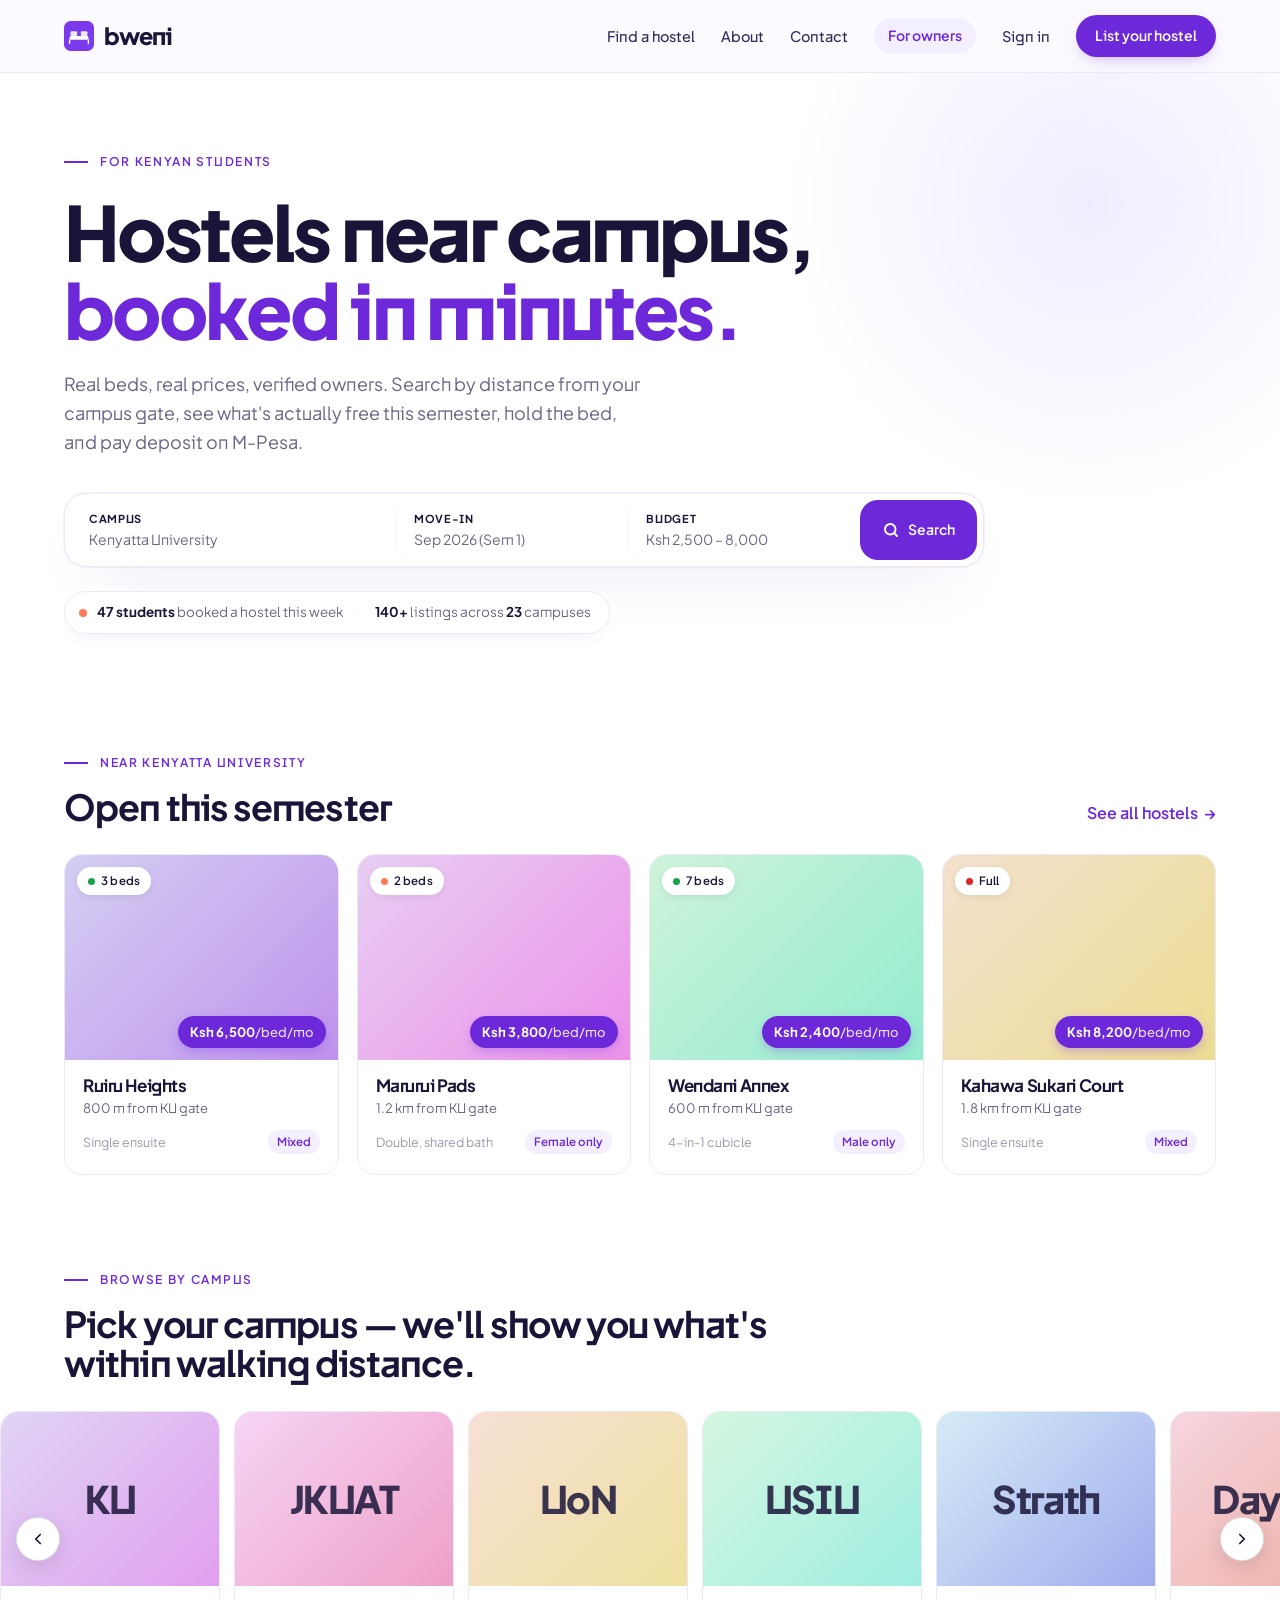
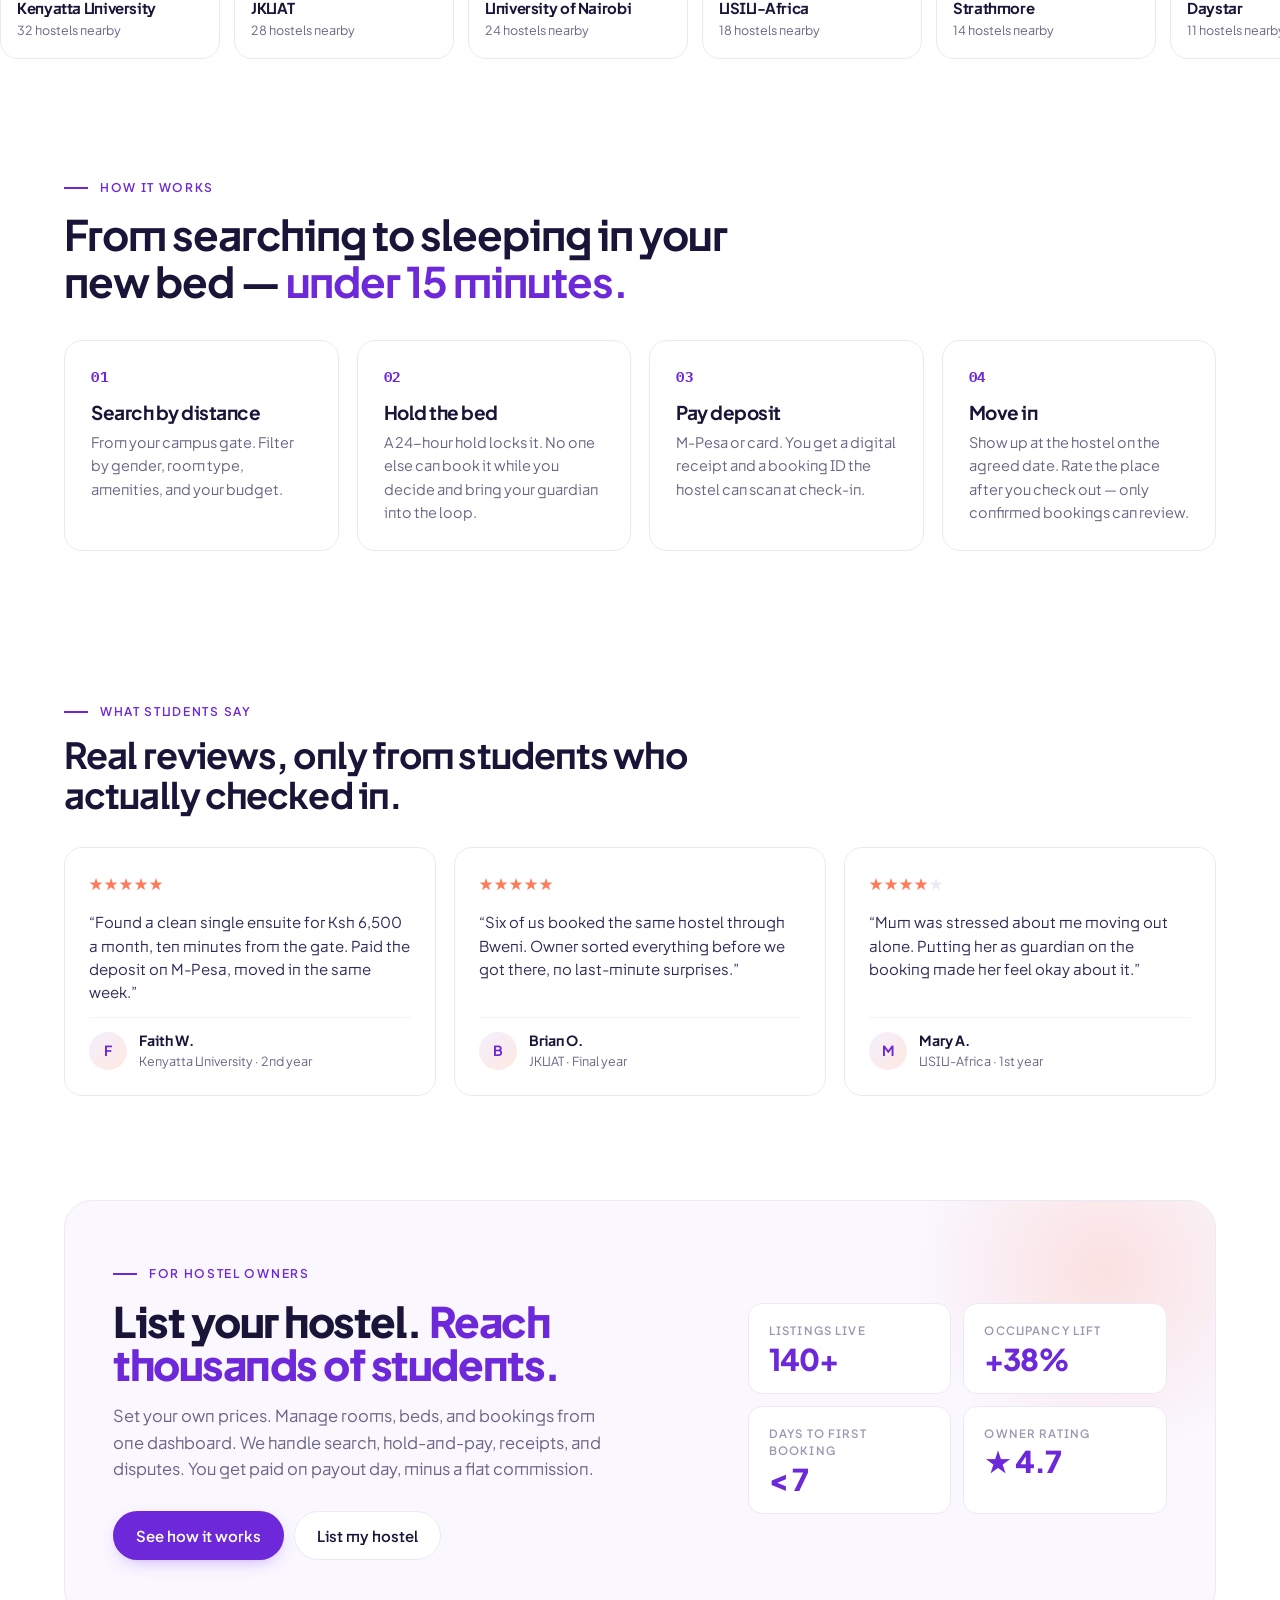
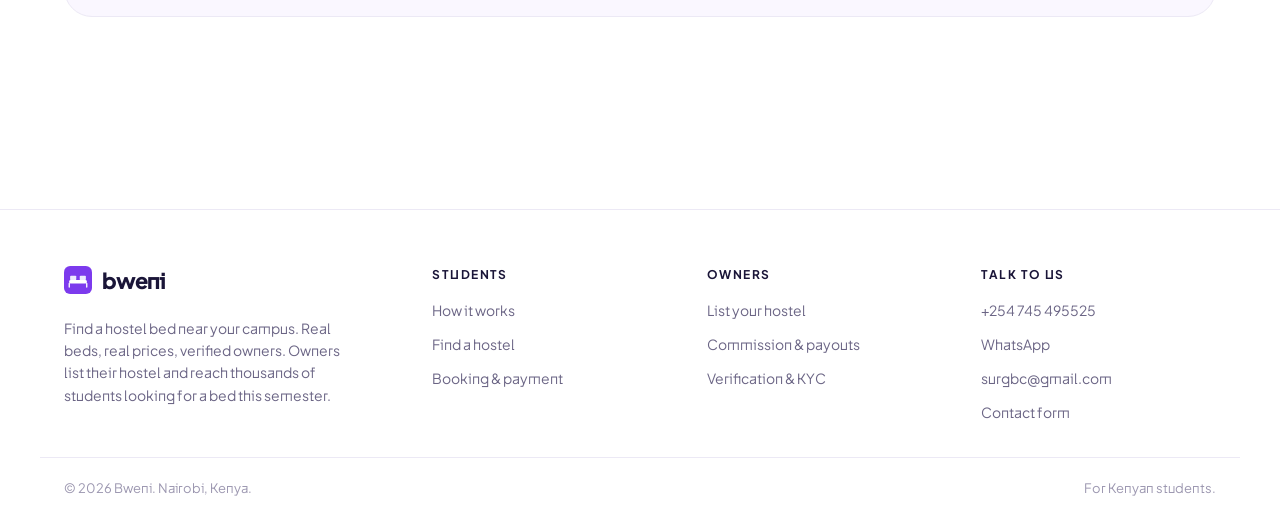
==== commit d9a70371: "Deploy Bweni website bweni-app/bweni-website@cf901a6ece786f46bdccc443464a9e9a73273a42" ====
--- a/index.html
+++ b/index.html
@@ -1,4 +1,4 @@
-<!DOCTYPE html><!--PbPEK01JlNazKWp_pUNkc--><html lang="en"><head><meta charSet="utf-8"/><meta name="viewport" content="width=device-width, initial-scale=1"/><link rel="stylesheet" href="/_next/static/chunks/42c1beddeb7b9bf4.css" data-precedence="next"/><link rel="preload" as="script" fetchPriority="low" href="/_next/static/chunks/5bce68295c7f1f97.js"/><script src="/_next/static/chunks/391b5727e5bc11ec.js" async=""></script><script src="/_next/static/chunks/1c64b19886203277.js" async=""></script><script src="/_next/static/chunks/c44ba29902c6819e.js" async=""></script><script src="/_next/static/chunks/turbopack-5e5e5629a9695c20.js" async=""></script><script src="/_next/static/chunks/1964454f34f3a7ab.js" async=""></script><script src="/_next/static/chunks/6c33792a57a66467.js" async=""></script><script src="/_next/static/chunks/beefb697acdd731a.js" async=""></script><link rel="preload" href="https://fonts.googleapis.com/css2?family=Plus+Jakarta+Sans:wght@400;500;600;700;800&amp;family=IBM+Plex+Mono:wght@400;500&amp;display=swap" as="style"/><link rel="preconnect" href="https://fonts.googleapis.com"/><link rel="preconnect" href="https://fonts.gstatic.com" crossorigin=""/><meta name="theme-color" content="#7C3AED"/><meta name="color-scheme" content="light"/><title>Bweni — Hostels near campus, booked in minutes.</title><meta name="description" content="Find a hostel bed near your campus. Real beds, real prices, verified owners. Owners list their hostel and reach thousands of students looking for a bed this semester."/><meta name="application-name" content="Bweni"/><link rel="manifest" href="/manifest.json"/><meta name="keywords" content="student hostels Kenya,hostel near campus,book hostel bed,university hostels,college accommodation Nairobi,list hostel Kenya"/><meta property="og:title" content="Bweni — Hostels near campus, booked in minutes."/><meta property="og:description" content="Find a hostel bed near your campus. Real beds, real prices, verified owners. Owners list their hostel and reach thousands of students looking for a bed this semester."/><meta property="og:url" content="https://bweni.cseco.co.ke"/><meta property="og:site_name" content="Bweni"/><meta property="og:locale" content="en_KE"/><meta property="og:image" content="https://bweni.cseco.co.ke/og-image.png"/><meta property="og:image:width" content="1200"/><meta property="og:image:height" content="630"/><meta property="og:image:alt" content="Bweni — Hostels near campus, booked in minutes."/><meta property="og:type" content="website"/><meta name="twitter:card" content="summary_large_image"/><meta name="twitter:title" content="Bweni — Hostels near campus, booked in minutes."/><meta name="twitter:description" content="Find a hostel bed near your campus. Real beds, real prices, verified owners. Owners list their hostel and reach thousands of students looking for a bed this semester."/><meta name="twitter:image" content="https://bweni.cseco.co.ke/og-image.png"/><link rel="icon" href="/favicon.svg" type="image/svg+xml"/><link rel="icon" href="/favicon.png" type="image/png" sizes="32x32"/><link rel="apple-touch-icon" href="/apple-touch-icon.png"/><link href="https://fonts.googleapis.com/css2?family=Plus+Jakarta+Sans:wght@400;500;600;700;800&amp;family=IBM+Plex+Mono:wght@400;500&amp;display=swap" rel="stylesheet"/><script src="/_next/static/chunks/a6dad97d9634a72d.js" noModule=""></script></head><body><div hidden=""><!--$--><!--/$--></div><header style="position:sticky;top:0;z-index:40;background:rgba(251, 250, 254, 0.85);backdrop-filter:saturate(140%) blur(8px);border-bottom:1px solid var(--color-line)"><div class="container-x" style="display:flex;align-items:center;justify-content:space-between;height:72px"><a style="display:inline-flex;align-items:center" href="/"><span class="inline-flex items-center gap-2.5 " aria-label="Bweni"><svg width="30" height="30" viewBox="0 0 64 64" xmlns="http://www.w3.org/2000/svg" role="img" aria-hidden="true"><rect width="64" height="64" rx="14" fill="#7C3AED"></rect><rect x="14" y="22" width="14" height="10" rx="2" fill="#EDE9FE"></rect><rect x="36" y="22" width="14" height="10" rx="2" fill="#EDE9FE"></rect><rect x="12" y="32" width="40" height="8" rx="3" fill="#FFFFFF"></rect><path d="M12 40 V48 M52 40 V48" stroke="#FFFFFF" stroke-width="3" stroke-linecap="round"></path></svg><span class="h-display" style="font-size:23.400000000000002px;color:var(--color-ink);letter-spacing:-0.045em;font-weight:800">bweni</span></span></a><nav style="display:flex;align-items:center;gap:26px;font-size:14.5px"><a style="color:var(--color-ink-soft);font-weight:500" href="/students">Find a hostel</a><a style="color:var(--color-ink-soft);font-weight:500" href="/about">About</a><a style="color:var(--color-ink-soft);font-weight:500" href="/contact">Contact</a><a class="nav-owner" href="/owners">For owners</a><a href="https://app.bweni.cseco.co.ke" style="color:var(--color-ink-soft);font-weight:500;font-size:14.5px">Sign in</a><a class="btn btn-primary" style="padding:9px 18px;font-size:14px" href="/owners#list">List your hostel</a></nav></div></header><main><section style="position:relative;padding:72px 0 48px;overflow:hidden"><div aria-hidden="true" style="position:absolute;top:-180px;right:-120px;width:620px;height:620px;border-radius:50%;background:radial-gradient(circle, rgba(237, 233, 254, 0.85) 0%, rgba(237, 233, 254, 0) 70%);z-index:0"></div><div class="container-x" style="position:relative;z-index:1"><div style="max-width:760px"><div class="section-anchor" style="margin-bottom:22px">For Kenyan students</div><h1 class="h-display" style="font-size:clamp(44px, 7vw, 76px)">Hostels near campus,<!-- --> <span style="color:var(--color-primary)">booked in minutes.</span></h1><p class="lede" style="margin-top:22px;max-width:580px">Real beds, real prices, verified owners. Search by distance from your campus gate, see what&#x27;s actually free this semester, hold the bed, and pay deposit on M-Pesa.</p></div><div style="margin-top:36px;max-width:920px"><form class="search-bar" action="/students" method="GET"><div class="search-bar__field"><div class="search-bar__field-label">Campus</div><div class="search-bar__field-value">Kenyatta University</div></div><div class="search-bar__field" style="border-left:1px solid var(--color-line-soft)"><div class="search-bar__field-label">Move-in</div><div class="search-bar__field-value">Sep 2026 (Sem 1)</div></div><div class="search-bar__field" style="border-left:1px solid var(--color-line-soft)"><div class="search-bar__field-label">Budget</div><div class="search-bar__field-value">Ksh 2,500 – 8,000</div></div><button type="submit" class="search-bar__submit"><svg width="18" height="18" viewBox="0 0 24 24" fill="none" stroke="currentColor" stroke-width="2.5" stroke-linecap="round" stroke-linejoin="round"><circle cx="11" cy="11" r="7"></circle><path d="m20 20-3.5-3.5"></path></svg>Search</button></form></div><div style="margin-top:24px;display:inline-flex;align-items:center;gap:10px;padding:10px 18px 10px 14px;background:#fff;border:1px solid var(--color-line);border-radius:999px;font-size:13.5px;color:var(--color-muted);box-shadow:0 8px 22px -16px rgba(76, 29, 149, 0.25)"><span aria-hidden="true" style="width:8px;height:8px;border-radius:999px;background:var(--color-accent);animation:pulse 1.6s ease-in-out infinite;display:inline-block"></span><span><strong style="color:var(--color-ink);font-weight:700">47 students</strong> <!-- -->booked a hostel this week</span><span style="color:var(--color-line);margin:0 4px">·</span><span><strong style="color:var(--color-ink);font-weight:700">140+</strong> <!-- -->listings across <strong style="color:var(--color-ink);font-weight:700">23</strong> campuses</span></div></div></section><section style="padding:64px 0 32px"><div class="container-x"><div style="display:flex;align-items:end;justify-content:space-between;margin-bottom:28px;flex-wrap:wrap;gap:16px"><div><div class="section-anchor" style="margin-bottom:14px">Near Kenyatta University</div><h2 class="h-section" style="font-size:clamp(26px, 3vw, 36px)">Open this semester</h2></div><a class="btn-link" href="/students">See all hostels</a></div><div style="display:grid;grid-template-columns:repeat(auto-fit, minmax(260px, 1fr));gap:18px"><article class="listing-card"><div class="listing-photo" style="background:linear-gradient(135deg,
+<!DOCTYPE html><!--hisCJApiNYO5Zfz1C1RIl--><html lang="en"><head><meta charSet="utf-8"/><meta name="viewport" content="width=device-width, initial-scale=1"/><link rel="stylesheet" href="/_next/static/chunks/7668bafb55878e47.css" data-precedence="next"/><link rel="preload" as="script" fetchPriority="low" href="/_next/static/chunks/5bce68295c7f1f97.js"/><script src="/_next/static/chunks/391b5727e5bc11ec.js" async=""></script><script src="/_next/static/chunks/1c64b19886203277.js" async=""></script><script src="/_next/static/chunks/c44ba29902c6819e.js" async=""></script><script src="/_next/static/chunks/turbopack-5e5e5629a9695c20.js" async=""></script><script src="/_next/static/chunks/1964454f34f3a7ab.js" async=""></script><script src="/_next/static/chunks/982b9303da2611e6.js" async=""></script><script src="/_next/static/chunks/6c33792a57a66467.js" async=""></script><script src="/_next/static/chunks/beefb697acdd731a.js" async=""></script><link rel="preload" href="https://fonts.googleapis.com/css2?family=Plus+Jakarta+Sans:wght@400;500;600;700;800&amp;family=IBM+Plex+Mono:wght@400;500&amp;display=swap" as="style"/><link rel="preconnect" href="https://fonts.googleapis.com"/><link rel="preconnect" href="https://fonts.gstatic.com" crossorigin=""/><meta name="theme-color" content="#7C3AED"/><meta name="color-scheme" content="light"/><title>Bweni — Hostels near campus, booked in minutes.</title><meta name="description" content="Find a hostel bed near your campus. Real beds, real prices, verified owners. Owners list their hostel and reach thousands of students looking for a bed this semester."/><meta name="application-name" content="Bweni"/><link rel="manifest" href="/manifest.json"/><meta name="keywords" content="student hostels Kenya,hostel near campus,book hostel bed,university hostels,college accommodation Nairobi,list hostel Kenya"/><meta property="og:title" content="Bweni — Hostels near campus, booked in minutes."/><meta property="og:description" content="Find a hostel bed near your campus. Real beds, real prices, verified owners. Owners list their hostel and reach thousands of students looking for a bed this semester."/><meta property="og:url" content="https://bweni.cseco.co.ke"/><meta property="og:site_name" content="Bweni"/><meta property="og:locale" content="en_KE"/><meta property="og:image" content="https://bweni.cseco.co.ke/og-image.png"/><meta property="og:image:width" content="1200"/><meta property="og:image:height" content="630"/><meta property="og:image:alt" content="Bweni — Hostels near campus, booked in minutes."/><meta property="og:type" content="website"/><meta name="twitter:card" content="summary_large_image"/><meta name="twitter:title" content="Bweni — Hostels near campus, booked in minutes."/><meta name="twitter:description" content="Find a hostel bed near your campus. Real beds, real prices, verified owners. Owners list their hostel and reach thousands of students looking for a bed this semester."/><meta name="twitter:image" content="https://bweni.cseco.co.ke/og-image.png"/><link rel="icon" href="/favicon.svg" type="image/svg+xml"/><link rel="icon" href="/favicon.png" type="image/png" sizes="32x32"/><link rel="apple-touch-icon" href="/apple-touch-icon.png"/><link href="https://fonts.googleapis.com/css2?family=Plus+Jakarta+Sans:wght@400;500;600;700;800&amp;family=IBM+Plex+Mono:wght@400;500&amp;display=swap" rel="stylesheet"/><script src="/_next/static/chunks/a6dad97d9634a72d.js" noModule=""></script></head><body><div hidden=""><!--$--><!--/$--></div><header style="position:sticky;top:0;z-index:40;background:rgba(251, 250, 254, 0.85);backdrop-filter:saturate(140%) blur(8px);border-bottom:1px solid var(--color-line)"><div class="container-x" style="display:flex;align-items:center;justify-content:space-between;height:72px"><a style="display:inline-flex;align-items:center" href="/"><span class="inline-flex items-center gap-2.5 " aria-label="Bweni"><svg width="30" height="30" viewBox="0 0 64 64" xmlns="http://www.w3.org/2000/svg" role="img" aria-hidden="true"><rect width="64" height="64" rx="14" fill="#7C3AED"></rect><rect x="14" y="22" width="14" height="10" rx="2" fill="#EDE9FE"></rect><rect x="36" y="22" width="14" height="10" rx="2" fill="#EDE9FE"></rect><rect x="12" y="32" width="40" height="8" rx="3" fill="#FFFFFF"></rect><path d="M12 40 V48 M52 40 V48" stroke="#FFFFFF" stroke-width="3" stroke-linecap="round"></path></svg><span class="h-display" style="font-size:23.400000000000002px;color:var(--color-ink);letter-spacing:-0.045em;font-weight:800">bweni</span></span></a><nav style="display:flex;align-items:center;gap:26px;font-size:14.5px"><a style="color:var(--color-ink-soft);font-weight:500" href="/students">Find a hostel</a><a style="color:var(--color-ink-soft);font-weight:500" href="/about">About</a><a style="color:var(--color-ink-soft);font-weight:500" href="/contact">Contact</a><a class="nav-owner" href="/owners">For owners</a><a href="https://app.bweni.cseco.co.ke" style="color:var(--color-ink-soft);font-weight:500;font-size:14.5px">Sign in</a><a class="btn btn-primary" style="padding:9px 18px;font-size:14px" href="/owners#list">List your hostel</a></nav></div></header><main><section style="position:relative;padding:72px 0 48px;overflow:hidden"><div aria-hidden="true" style="position:absolute;top:-180px;right:-120px;width:620px;height:620px;border-radius:50%;background:radial-gradient(circle, rgba(237, 233, 254, 0.85) 0%, rgba(237, 233, 254, 0) 70%);z-index:0"></div><div class="container-x" style="position:relative;z-index:1"><div style="max-width:760px"><div class="section-anchor" style="margin-bottom:22px">For Kenyan students</div><h1 class="h-display" style="font-size:clamp(44px, 7vw, 76px)">Hostels near campus,<!-- --> <span style="color:var(--color-primary)">booked in minutes.</span></h1><p class="lede" style="margin-top:22px;max-width:580px">Real beds, real prices, verified owners. Search by distance from your campus gate, see what&#x27;s actually free this semester, hold the bed, and pay deposit on M-Pesa.</p></div><div style="margin-top:36px;max-width:920px"><form class="search-bar" action="/students" method="GET"><div class="search-bar__field"><div class="search-bar__field-label">Campus</div><div class="search-bar__field-value">Kenyatta University</div></div><div class="search-bar__field" style="border-left:1px solid var(--color-line-soft)"><div class="search-bar__field-label">Move-in</div><div class="search-bar__field-value">Sep 2026 (Sem 1)</div></div><div class="search-bar__field" style="border-left:1px solid var(--color-line-soft)"><div class="search-bar__field-label">Budget</div><div class="search-bar__field-value">Ksh 2,500 – 8,000</div></div><button type="submit" class="search-bar__submit"><svg width="18" height="18" viewBox="0 0 24 24" fill="none" stroke="currentColor" stroke-width="2.5" stroke-linecap="round" stroke-linejoin="round"><circle cx="11" cy="11" r="7"></circle><path d="m20 20-3.5-3.5"></path></svg>Search</button></form></div><div style="margin-top:24px;display:inline-flex;align-items:center;gap:10px;padding:10px 18px 10px 14px;background:#fff;border:1px solid var(--color-line);border-radius:999px;font-size:13.5px;color:var(--color-muted);box-shadow:0 8px 22px -16px rgba(76, 29, 149, 0.25)"><span aria-hidden="true" style="width:8px;height:8px;border-radius:999px;background:var(--color-accent);animation:pulse 1.6s ease-in-out infinite;display:inline-block"></span><span><strong style="color:var(--color-ink);font-weight:700">47 students</strong> <!-- -->booked a hostel this week</span><span style="color:var(--color-line);margin:0 4px">·</span><span><strong style="color:var(--color-ink);font-weight:700">140+</strong> <!-- -->listings across <strong style="color:var(--color-ink);font-weight:700">23</strong> campuses</span></div></div></section><section style="padding:64px 0 32px"><div class="container-x"><div style="display:flex;align-items:end;justify-content:space-between;margin-bottom:28px;flex-wrap:wrap;gap:16px"><div><div class="section-anchor" style="margin-bottom:14px">Near Kenyatta University</div><h2 class="h-section" style="font-size:clamp(26px, 3vw, 36px)">Open this semester</h2></div><a class="btn-link" href="/students">See all hostels</a></div><div style="display:grid;grid-template-columns:repeat(auto-fit, minmax(260px, 1fr));gap:18px"><article class="listing-card"><div class="listing-photo" style="background:linear-gradient(135deg,
             hsl(250, 60%, 88%) 0%,
             hsl(270, 70%, 75%) 100%)"><span class="availability-pill"><span class="availability-pill__dot"></span>3 beds</span><span class="price-pill">Ksh <!-- -->6,500<span style="font-weight:500;opacity:0.85">/bed/mo</span></span></div><div style="padding:16px 18px 20px"><div class="h-section" style="font-size:17px;color:var(--color-ink);margin-bottom:4px">Ruiru Heights</div><div style="font-size:13px;color:var(--color-muted);margin-bottom:12px">800 m from KU gate</div><div style="display:flex;align-items:center;justify-content:space-between;font-size:12.5px;color:var(--color-muted-2)"><span>Single ensuite</span><span style="padding:3px 9px;background:var(--color-primary-soft);color:var(--color-primary);border-radius:999px;font-weight:600;font-size:11.5px">Mixed</span></div></div></article><article class="listing-card"><div class="listing-photo" style="background:linear-gradient(135deg,
             hsl(282, 60%, 88%) 0%,
@@ -6,7 +6,7 @@
             hsl(500, 60%, 88%) 0%,
             hsl(520, 70%, 75%) 100%)"><span class="availability-pill"><span class="availability-pill__dot"></span>7 beds</span><span class="price-pill">Ksh <!-- -->2,400<span style="font-weight:500;opacity:0.85">/bed/mo</span></span></div><div style="padding:16px 18px 20px"><div class="h-section" style="font-size:17px;color:var(--color-ink);margin-bottom:4px">Wendani Annex</div><div style="font-size:13px;color:var(--color-muted);margin-bottom:12px">600 m from KU gate</div><div style="display:flex;align-items:center;justify-content:space-between;font-size:12.5px;color:var(--color-muted-2)"><span>4-in-1 cubicle</span><span style="padding:3px 9px;background:var(--color-primary-soft);color:var(--color-primary);border-radius:999px;font-weight:600;font-size:11.5px">Male only</span></div></div></article><article class="listing-card"><div class="listing-photo" style="background:linear-gradient(135deg,
             hsl(390, 60%, 88%) 0%,
-            hsl(410, 70%, 75%) 100%)"><span class="availability-pill availability-pill--full"><span class="availability-pill__dot"></span>Full</span><span class="price-pill">Ksh <!-- -->8,200<span style="font-weight:500;opacity:0.85">/bed/mo</span></span></div><div style="padding:16px 18px 20px"><div class="h-section" style="font-size:17px;color:var(--color-ink);margin-bottom:4px">Kahawa Sukari Court</div><div style="font-size:13px;color:var(--color-muted);margin-bottom:12px">1.8 km from KU gate</div><div style="display:flex;align-items:center;justify-content:space-between;font-size:12.5px;color:var(--color-muted-2)"><span>Single ensuite</span><span style="padding:3px 9px;background:var(--color-primary-soft);color:var(--color-primary);border-radius:999px;font-weight:600;font-size:11.5px">Mixed</span></div></div></article></div></div></section><section style="padding:56px 0 32px"><div class="container-x"><div class="section-anchor" style="margin-bottom:14px">Browse by campus</div><h2 class="h-section" style="font-size:clamp(26px, 3vw, 36px);max-width:720px">Pick your campus, see only hostels nearby.</h2></div><div style="margin-top:28px;padding-left:calc((100vw - 1200px) / 2 + 24px);overflow-x:auto;scroll-snap-type:x mandatory;-webkit-overflow-scrolling:touch;padding-bottom:24px"><div style="display:inline-flex;gap:14px;padding-right:24px"><a href="/students" style="scroll-snap-align:start;flex:0 0 auto;width:220px;background:#fff;border:1px solid var(--color-line);border-radius:18px;overflow:hidden;text-decoration:none;color:inherit;transition:transform 0.18s, box-shadow 0.18s, border-color 0.18s;display:block"><div style="aspect-ratio:5 / 4;background:linear-gradient(135deg,
+            hsl(410, 70%, 75%) 100%)"><span class="availability-pill availability-pill--full"><span class="availability-pill__dot"></span>Full</span><span class="price-pill">Ksh <!-- -->8,200<span style="font-weight:500;opacity:0.85">/bed/mo</span></span></div><div style="padding:16px 18px 20px"><div class="h-section" style="font-size:17px;color:var(--color-ink);margin-bottom:4px">Kahawa Sukari Court</div><div style="font-size:13px;color:var(--color-muted);margin-bottom:12px">1.8 km from KU gate</div><div style="display:flex;align-items:center;justify-content:space-between;font-size:12.5px;color:var(--color-muted-2)"><span>Single ensuite</span><span style="padding:3px 9px;background:var(--color-primary-soft);color:var(--color-primary);border-radius:999px;font-weight:600;font-size:11.5px">Mixed</span></div></div></article></div></div></section><section style="padding:56px 0 32px"><div class="container-x"><div class="section-anchor" style="margin-bottom:14px">Browse by campus</div><h2 class="h-section" style="font-size:clamp(26px, 3vw, 36px);max-width:720px">Pick your campus — we&#x27;ll show you what&#x27;s within walking distance.</h2></div><div style="position:relative;margin-top:28px"><div class="campus-carousel-track" style="padding-left:max(24px, calc((100vw - 1200px) / 2 + 24px));padding-right:max(24px, calc((100vw - 1200px) / 2 + 24px));padding-bottom:8px;overflow-x:auto;scroll-snap-type:x mandatory;-webkit-overflow-scrolling:touch;scrollbar-width:none"><div style="display:inline-flex;gap:14px"><a href="/students" style="scroll-snap-align:start;flex:0 0 auto;width:220px;background:#fff;border:1px solid var(--color-line);border-radius:18px;overflow:hidden;text-decoration:none;color:inherit;transition:transform 0.18s, box-shadow 0.18s, border-color 0.18s;display:block"><div style="aspect-ratio:5 / 4;background:linear-gradient(135deg,
             hsl(260, 65%, 90%) 0%,
             hsl(290, 70%, 78%) 100%);display:flex;align-items:center;justify-content:center"><span class="h-display" style="font-size:38px;color:rgba(26, 21, 56, 0.85);letter-spacing:-0.04em">KU</span></div><div style="padding:14px 16px 18px"><div class="h-section" style="font-size:15px;color:var(--color-ink);margin-bottom:4px">Kenyatta University</div><div style="font-size:12.5px;color:var(--color-muted)">32<!-- --> hostels nearby</div></div></a><a href="/students" style="scroll-snap-align:start;flex:0 0 auto;width:220px;background:#fff;border:1px solid var(--color-line);border-radius:18px;overflow:hidden;text-decoration:none;color:inherit;transition:transform 0.18s, box-shadow 0.18s, border-color 0.18s;display:block"><div style="aspect-ratio:5 / 4;background:linear-gradient(135deg,
             hsl(300, 65%, 90%) 0%,
@@ -24,4 +24,6 @@
             hsl(110, 65%, 90%) 0%,
             hsl(140, 70%, 78%) 100%);display:flex;align-items:center;justify-content:center"><span class="h-display" style="font-size:38px;color:rgba(26, 21, 56, 0.85);letter-spacing:-0.04em">CUEA</span></div><div style="padding:14px 16px 18px"><div class="h-section" style="font-size:15px;color:var(--color-ink);margin-bottom:4px">Catholic University</div><div style="font-size:12.5px;color:var(--color-muted)">7<!-- --> hostels nearby</div></div></a><a href="/students" style="scroll-snap-align:start;flex:0 0 auto;width:220px;background:#fff;border:1px solid var(--color-line);border-radius:18px;overflow:hidden;text-decoration:none;color:inherit;transition:transform 0.18s, box-shadow 0.18s, border-color 0.18s;display:block"><div style="aspect-ratio:5 / 4;background:linear-gradient(135deg,
             hsl(170, 65%, 90%) 0%,
-            hsl(200, 70%, 78%) 100%);display:flex;align-items:center;justify-content:center"><span class="h-display" style="font-size:38px;color:rgba(26, 21, 56, 0.85);letter-spacing:-0.04em">KCA</span></div><div style="padding:14px 16px 18px"><div class="h-section" style="font-size:15px;color:var(--color-ink);margin-bottom:4px">KCA University</div><div style="font-size:12.5px;color:var(--color-muted)">6<!-- --> hostels nearby</div></div></a></div></div></section><section style="padding:72px 0"><div class="container-x"><div class="section-anchor" style="margin-bottom:14px">How it works</div><h2 class="h-section" style="font-size:clamp(28px, 3.5vw, 42px);max-width:720px">From searching to sleeping in your new bed —<!-- --> <span style="color:var(--color-primary)">under 15 minutes.</span></h2><div style="display:grid;grid-template-columns:repeat(auto-fit, minmax(220px, 1fr));gap:18px;margin-top:36px"><div style="background:#fff;border:1px solid var(--color-line);border-radius:18px;padding:26px"><div class="mono" style="font-size:14px;letter-spacing:0.05em;color:var(--color-primary);font-weight:700;margin-bottom:14px">01</div><h3 class="h-section" style="font-size:19px;margin-bottom:8px">Search by distance</h3><p style="color:var(--color-muted);font-size:14.5px;line-height:1.6">From your campus gate. Filter by gender, room type, amenities, and your budget.</p></div><div style="background:#fff;border:1px solid var(--color-line);border-radius:18px;padding:26px"><div class="mono" style="font-size:14px;letter-spacing:0.05em;color:var(--color-primary);font-weight:700;margin-bottom:14px">02</div><h3 class="h-section" style="font-size:19px;margin-bottom:8px">Hold the bed</h3><p style="color:var(--color-muted);font-size:14.5px;line-height:1.6">A 24-hour hold locks it. No one else can book it while you decide and bring your guardian into the loop.</p></div><div style="background:#fff;border:1px solid var(--color-line);border-radius:18px;padding:26px"><div class="mono" style="font-size:14px;letter-spacing:0.05em;color:var(--color-primary);font-weight:700;margin-bottom:14px">03</div><h3 class="h-section" style="font-size:19px;margin-bottom:8px">Pay deposit</h3><p style="color:var(--color-muted);font-size:14.5px;line-height:1.6">M-Pesa or card. You get a digital receipt and a booking ID the hostel can scan at check-in.</p></div><div style="background:#fff;border:1px solid var(--color-line);border-radius:18px;padding:26px"><div class="mono" style="font-size:14px;letter-spacing:0.05em;color:var(--color-primary);font-weight:700;margin-bottom:14px">04</div><h3 class="h-section" style="font-size:19px;margin-bottom:8px">Move in</h3><p style="color:var(--color-muted);font-size:14.5px;line-height:1.6">Show up at the hostel on the agreed date. Rate the place after you check out — only confirmed bookings can review.</p></div></div></div></section><section style="padding:72px 0 32px"><div class="container-x"><div class="section-anchor" style="margin-bottom:14px">What students say</div><h2 class="h-section" style="font-size:clamp(26px, 3vw, 36px);max-width:720px">Real reviews, only from students who actually checked in.</h2><div style="display:grid;grid-template-columns:repeat(auto-fit, minmax(280px, 1fr));gap:18px;margin-top:32px"><div style="background:#fff;border:1px solid var(--color-line);border-radius:18px;padding:24px;display:flex;flex-direction:column;gap:14px"><div style="color:var(--color-accent);font-size:16px;letter-spacing:1px">★★★★★<span style="color:var(--color-line)"></span></div><p style="font-size:15px;line-height:1.55;color:var(--color-ink-soft);flex:1">“<!-- -->Found a clean single ensuite for Ksh 6,500 a month, ten minutes from the gate. Paid the deposit on M-Pesa, moved in the same week.<!-- -->”</p><div style="display:flex;align-items:center;gap:12px;padding-top:12px;border-top:1px solid var(--color-line-soft)"><div style="width:38px;height:38px;border-radius:999px;background:linear-gradient(135deg, var(--color-primary-soft), var(--color-accent-soft));display:flex;align-items:center;justify-content:center;font-weight:700;font-size:14px;color:var(--color-primary)">F</div><div><div style="font-size:14px;font-weight:700;color:var(--color-ink)">Faith W.</div><div style="font-size:12.5px;color:var(--color-muted)">Kenyatta University · 2nd year</div></div></div></div><div style="background:#fff;border:1px solid var(--color-line);border-radius:18px;padding:24px;display:flex;flex-direction:column;gap:14px"><div style="color:var(--color-accent);font-size:16px;letter-spacing:1px">★★★★★<span style="color:var(--color-line)"></span></div><p style="font-size:15px;line-height:1.55;color:var(--color-ink-soft);flex:1">“<!-- -->Six of us booked the same hostel through Bweni. Owner sorted everything before we got there, no last-minute surprises.<!-- -->”</p><div style="display:flex;align-items:center;gap:12px;padding-top:12px;border-top:1px solid var(--color-line-soft)"><div style="width:38px;height:38px;border-radius:999px;background:linear-gradient(135deg, var(--color-primary-soft), var(--color-accent-soft));display:flex;align-items:center;justify-content:center;font-weight:700;font-size:14px;color:var(--color-primary)">B</div><div><div style="font-size:14px;font-weight:700;color:var(--color-ink)">Brian O.</div><div style="font-size:12.5px;color:var(--color-muted)">JKUAT · Final year</div></div></div></div><div style="background:#fff;border:1px solid var(--color-line);border-radius:18px;padding:24px;display:flex;flex-direction:column;gap:14px"><div style="color:var(--color-accent);font-size:16px;letter-spacing:1px">★★★★<span style="color:var(--color-line)">★</span></div><p style="font-size:15px;line-height:1.55;color:var(--color-ink-soft);flex:1">“<!-- -->Mum was stressed about me moving out alone. Putting her as guardian on the booking made her feel okay about it.<!-- -->”</p><div style="display:flex;align-items:center;gap:12px;padding-top:12px;border-top:1px solid var(--color-line-soft)"><div style="width:38px;height:38px;border-radius:999px;background:linear-gradient(135deg, var(--color-primary-soft), var(--color-accent-soft));display:flex;align-items:center;justify-content:center;font-weight:700;font-size:14px;color:var(--color-primary)">M</div><div><div style="font-size:14px;font-weight:700;color:var(--color-ink)">Mary A.</div><div style="font-size:12.5px;color:var(--color-muted)">USIU-Africa · 1st year</div></div></div></div></div></div></section><section style="padding:72px 0 96px"><div class="container-x"><div style="background:var(--color-primary-tint);border:1px solid var(--color-line);border-radius:28px;padding:56px 48px;display:grid;grid-template-columns:1.4fr 1fr;gap:48px;align-items:center;position:relative;overflow:hidden"><div aria-hidden="true" style="position:absolute;top:-120px;right:-80px;width:380px;height:380px;border-radius:50%;background:radial-gradient(circle, rgba(255, 122, 89, 0.18) 0%, rgba(255, 122, 89, 0) 70%)"></div><div style="position:relative;z-index:1"><div class="section-anchor" style="margin-bottom:16px">For hostel owners</div><h2 class="h-display" style="font-size:clamp(28px, 3.6vw, 42px);max-width:480px">List your hostel.<!-- --> <span style="color:var(--color-primary)">Reach thousands of students.</span></h2><p style="margin-top:18px;font-size:16.5px;line-height:1.6;color:var(--color-muted);max-width:500px">Set your own prices. Manage rooms, beds, and bookings from one dashboard. We handle search, hold-and-pay, receipts, and disputes. You get paid on payout day, minus a flat commission.</p><div style="margin-top:28px;display:flex;gap:10px;flex-wrap:wrap"><a class="btn btn-primary" href="/owners">See how it works</a><a class="btn btn-ghost" href="/owners#list">List my hostel</a></div></div><div style="display:grid;grid-template-columns:1fr 1fr;gap:12px;position:relative;z-index:1"><div style="background:#fff;border:1px solid var(--color-line);border-radius:14px;padding:18px 20px"><div style="font-size:11.5px;color:var(--color-muted-2);letter-spacing:0.1em;text-transform:uppercase;font-weight:600">Listings live</div><div class="h-display" style="font-size:30px;color:var(--color-primary);margin-top:4px">140+</div></div><div style="background:#fff;border:1px solid var(--color-line);border-radius:14px;padding:18px 20px"><div style="font-size:11.5px;color:var(--color-muted-2);letter-spacing:0.1em;text-transform:uppercase;font-weight:600">Occupancy lift</div><div class="h-display" style="font-size:30px;color:var(--color-primary);margin-top:4px">+38%</div></div><div style="background:#fff;border:1px solid var(--color-line);border-radius:14px;padding:18px 20px"><div style="font-size:11.5px;color:var(--color-muted-2);letter-spacing:0.1em;text-transform:uppercase;font-weight:600">Days to first booking</div><div class="h-display" style="font-size:30px;color:var(--color-primary);margin-top:4px">&lt; 7</div></div><div style="background:#fff;border:1px solid var(--color-line);border-radius:14px;padding:18px 20px"><div style="font-size:11.5px;color:var(--color-muted-2);letter-spacing:0.1em;text-transform:uppercase;font-weight:600">Owner rating</div><div class="h-display" style="font-size:30px;color:var(--color-primary);margin-top:4px">★ 4.7</div></div></div></div></div></section><!--$--><!--/$--></main><footer style="background:#fff;border-top:1px solid var(--color-line);margin-top:96px"><div class="container-x" style="padding:56px 24px 32px;display:grid;grid-template-columns:1.4fr 1fr 1fr 1fr;gap:40px"><div><span class="inline-flex items-center gap-2.5 " aria-label="Bweni"><svg width="28" height="28" viewBox="0 0 64 64" xmlns="http://www.w3.org/2000/svg" role="img" aria-hidden="true"><rect width="64" height="64" rx="14" fill="#7C3AED"></rect><rect x="14" y="22" width="14" height="10" rx="2" fill="#EDE9FE"></rect><rect x="36" y="22" width="14" height="10" rx="2" fill="#EDE9FE"></rect><rect x="12" y="32" width="40" height="8" rx="3" fill="#FFFFFF"></rect><path d="M12 40 V48 M52 40 V48" stroke="#FFFFFF" stroke-width="3" stroke-linecap="round"></path></svg><span class="h-display" style="font-size:21.84px;color:var(--color-ink);letter-spacing:-0.045em;font-weight:800">bweni</span></span><p style="margin-top:16px;font-size:14px;line-height:1.6;color:var(--color-muted);max-width:280px">Find a hostel bed near your campus. Real beds, real prices, verified owners. Owners list their hostel and reach thousands of students looking for a bed this semester.</p></div><div><div style="font-size:12px;font-weight:700;letter-spacing:0.12em;text-transform:uppercase;color:var(--color-ink);margin-bottom:14px">Students</div><ul style="display:flex;flex-direction:column;gap:9px"><li><a style="color:var(--color-muted);font-size:14px" href="/students">How it works</a></li><li><a style="color:var(--color-muted);font-size:14px" href="/students#search">Find a hostel</a></li><li><a style="color:var(--color-muted);font-size:14px" href="/students#book">Booking &amp; payment</a></li></ul></div><div><div style="font-size:12px;font-weight:700;letter-spacing:0.12em;text-transform:uppercase;color:var(--color-ink);margin-bottom:14px">Owners</div><ul style="display:flex;flex-direction:column;gap:9px"><li><a style="color:var(--color-muted);font-size:14px" href="/owners">List your hostel</a></li><li><a style="color:var(--color-muted);font-size:14px" href="/owners#commission">Commission &amp; payouts</a></li><li><a style="color:var(--color-muted);font-size:14px" href="/owners#kyc">Verification &amp; KYC</a></li></ul></div><div><div style="font-size:12px;font-weight:700;letter-spacing:0.12em;text-transform:uppercase;color:var(--color-ink);margin-bottom:14px">Talk to us</div><ul style="display:flex;flex-direction:column;gap:9px"><li><a href="tel:+254745495525" style="color:var(--color-muted);font-size:14px">+254 745 495525</a></li><li><a href="https://wa.me/254745495525" style="color:var(--color-muted);font-size:14px">WhatsApp</a></li><li><a href="mailto:surgbc@gmail.com" style="color:var(--color-muted);font-size:14px">surgbc@gmail.com</a></li><li><a style="color:var(--color-muted);font-size:14px" href="/contact">Contact form</a></li></ul></div></div><div class="container-x" style="padding:20px 24px;border-top:1px solid var(--color-line);display:flex;justify-content:space-between;align-items:center;font-size:13px;color:var(--color-muted-2)"><span>© <!-- -->2026<!-- --> <!-- -->Bweni<!-- -->. <!-- -->Nairobi, Kenya<!-- -->.</span><span>For Kenyan students.</span></div></footer><script src="/_next/static/chunks/5bce68295c7f1f97.js" id="_R_" async=""></script><script>(self.__next_f=self.__next_f||[]).push([0])</script><script>self.__next_f.push([1,"1:\"$Sreact.fragment\"\n2:I[74426,[\"/_next/static/chunks/1964454f34f3a7ab.js\"],\"\"]\n3:I[92322,[\"/_next/static/chunks/6c33792a57a66467.js\",\"/_next/static/chunks/beefb697acdd731a.js\"],\"default\"]\n4:I[81409,[\"/_next/static/chunks/6c33792a57a66467.js\",\"/_next/static/chunks/beefb697acdd731a.js\"],\"default\"]\ne:I[60374,[\"/_next/static/chunks/6c33792a57a66467.js\",\"/_next/static/chunks/beefb697acdd731a.js\"],\"default\"]\n:HL[\"/_next/static/chunks/42c1beddeb7b9bf4.css\",\"style\"]\n:HL[\"https://fonts.googleapis.com/css2?family=Plus+Jakarta+Sans:wght@400;500;600;700;800\u0026family=IBM+Plex+Mono:wght@400;500\u0026display=swap\",\"style\"]\n"])</script><script>self.__next_f.push([1,"0:{\"P\":null,\"b\":\"PbPEK01JlNazKWp_pUNkc\",\"c\":[\"\",\"\"],\"q\":\"\",\"i\":false,\"f\":[[[\"\",{\"children\":[\"__PAGE__\",{}]},\"$undefined\",\"$undefined\",true],[[\"$\",\"$1\",\"c\",{\"children\":[[[\"$\",\"link\",\"0\",{\"rel\":\"stylesheet\",\"href\":\"/_next/static/chunks/42c1beddeb7b9bf4.css\",\"precedence\":\"next\",\"crossOrigin\":\"$undefined\",\"nonce\":\"$undefined\"}],[\"$\",\"script\",\"script-0\",{\"src\":\"/_next/static/chunks/1964454f34f3a7ab.js\",\"async\":true,\"nonce\":\"$undefined\"}]],[\"$\",\"html\",null,{\"lang\":\"en\",\"children\":[[\"$\",\"head\",null,{\"children\":[[\"$\",\"link\",null,{\"rel\":\"preconnect\",\"href\":\"https://fonts.googleapis.com\"}],[\"$\",\"link\",null,{\"rel\":\"preconnect\",\"href\":\"https://fonts.gstatic.com\",\"crossOrigin\":\"\"}],[\"$\",\"link\",null,{\"href\":\"https://fonts.googleapis.com/css2?family=Plus+Jakarta+Sans:wght@400;500;600;700;800\u0026family=IBM+Plex+Mono:wght@400;500\u0026display=swap\",\"rel\":\"stylesheet\"}]]}],[\"$\",\"body\",null,{\"children\":[[\"$\",\"header\",null,{\"style\":{\"position\":\"sticky\",\"top\":0,\"zIndex\":40,\"background\":\"rgba(251, 250, 254, 0.85)\",\"backdropFilter\":\"saturate(140%) blur(8px)\",\"borderBottom\":\"1px solid var(--color-line)\"},\"children\":[\"$\",\"div\",null,{\"className\":\"container-x\",\"style\":{\"display\":\"flex\",\"alignItems\":\"center\",\"justifyContent\":\"space-between\",\"height\":72},\"children\":[[\"$\",\"$L2\",null,{\"href\":\"/\",\"style\":{\"display\":\"inline-flex\",\"alignItems\":\"center\"},\"children\":[\"$\",\"span\",null,{\"className\":\"inline-flex items-center gap-2.5 \",\"aria-label\":\"Bweni\",\"children\":[[\"$\",\"svg\",null,{\"width\":30,\"height\":30,\"viewBox\":\"0 0 64 64\",\"xmlns\":\"http://www.w3.org/2000/svg\",\"role\":\"img\",\"aria-hidden\":\"true\",\"children\":[[\"$\",\"rect\",null,{\"width\":\"64\",\"height\":\"64\",\"rx\":\"14\",\"fill\":\"#7C3AED\"}],[\"$\",\"rect\",null,{\"x\":\"14\",\"y\":\"22\",\"width\":\"14\",\"height\":\"10\",\"rx\":\"2\",\"fill\":\"#EDE9FE\"}],[\"$\",\"rect\",null,{\"x\":\"36\",\"y\":\"22\",\"width\":\"14\",\"height\":\"10\",\"rx\":\"2\",\"fill\":\"#EDE9FE\"}],[\"$\",\"rect\",null,{\"x\":\"12\",\"y\":\"32\",\"width\":\"40\",\"height\":\"8\",\"rx\":\"3\",\"fill\":\"#FFFFFF\"}],[\"$\",\"path\",null,{\"d\":\"M12 40 V48 M52 40 V48\",\"stroke\":\"#FFFFFF\",\"strokeWidth\":\"3\",\"strokeLinecap\":\"round\"}]]}],[\"$\",\"span\",null,{\"className\":\"h-display\",\"style\":{\"fontSize\":23.400000000000002,\"color\":\"var(--color-ink)\",\"letterSpacing\":\"-0.045em\",\"fontWeight\":800},\"children\":\"bweni\"}]]}]}],[\"$\",\"nav\",null,{\"style\":{\"display\":\"flex\",\"alignItems\":\"center\",\"gap\":26,\"fontSize\":14.5},\"children\":[[[\"$\",\"$L2\",\"/students\",{\"href\":\"/students\",\"style\":{\"color\":\"var(--color-ink-soft)\",\"fontWeight\":500},\"children\":\"Find a hostel\"}],[\"$\",\"$L2\",\"/about\",{\"href\":\"/about\",\"style\":{\"color\":\"var(--color-ink-soft)\",\"fontWeight\":500},\"children\":\"About\"}],[\"$\",\"$L2\",\"/contact\",{\"href\":\"/contact\",\"style\":{\"color\":\"var(--color-ink-soft)\",\"fontWeight\":500},\"children\":\"Contact\"}]],[\"$\",\"$L2\",null,{\"href\":\"/owners\",\"className\":\"nav-owner\",\"children\":\"For owners\"}],[\"$\",\"a\",null,{\"href\":\"https://app.bweni.cseco.co.ke\",\"style\":{\"color\":\"var(--color-ink-soft)\",\"fontWeight\":500,\"fontSize\":14.5},\"children\":\"Sign in\"}],[\"$\",\"$L2\",null,{\"href\":\"/owners#list\",\"className\":\"btn btn-primary\",\"style\":{\"padding\":\"9px 18px\",\"fontSize\":14},\"children\":\"List your hostel\"}]]}]]}]}],[\"$\",\"main\",null,{\"children\":[\"$\",\"$L3\",null,{\"parallelRouterKey\":\"children\",\"error\":\"$undefined\",\"errorStyles\":\"$undefined\",\"errorScripts\":\"$undefined\",\"template\":[\"$\",\"$L4\",null,{}],\"templateStyles\":\"$undefined\",\"templateScripts\":\"$undefined\",\"notFound\":[[[\"$\",\"title\",null,{\"children\":\"404: This page could not be found.\"}],[\"$\",\"div\",null,{\"style\":{\"fontFamily\":\"system-ui,\\\"Segoe UI\\\",Roboto,Helvetica,Arial,sans-serif,\\\"Apple Color Emoji\\\",\\\"Segoe UI Emoji\\\"\",\"height\":\"100vh\",\"textAlign\":\"center\",\"display\":\"flex\",\"flexDirection\":\"column\",\"alignItems\":\"center\",\"justifyContent\":\"center\"},\"children\":[\"$\",\"div\",null,{\"children\":[[\"$\",\"style\",null,{\"dangerouslySetInnerHTML\":{\"__html\":\"body{color:#000;background:#fff;margin:0}.next-error-h1{border-right:1px solid rgba(0,0,0,.3)}@media (prefers-color-scheme:dark){body{color:#fff;background:#000}.next-error-h1{border-right:1px solid rgba(255,255,255,.3)}}\"}}],[\"$\",\"h1\",null,{\"className\":\"next-error-h1\",\"style\":{\"display\":\"inline-block\",\"margin\":\"0 20px 0 0\",\"padding\":\"0 23px 0 0\",\"fontSize\":24,\"fontWeight\":500,\"verticalAlign\":\"top\",\"lineHeight\":\"49px\"},\"children\":404}],[\"$\",\"div\",null,{\"style\":{\"display\":\"inline-block\"},\"children\":[\"$\",\"h2\",null,{\"style\":{\"fontSize\":14,\"fontWeight\":400,\"lineHeight\":\"49px\",\"margin\":0},\"children\":\"This page could not be found.\"}]}]]}]}]],[]],\"forbidden\":\"$undefined\",\"unauthorized\":\"$undefined\"}]}],[\"$\",\"footer\",null,{\"style\":{\"background\":\"#fff\",\"borderTop\":\"1px solid var(--color-line)\",\"marginTop\":96},\"children\":[[\"$\",\"div\",null,{\"className\":\"container-x\",\"style\":{\"padding\":\"56px 24px 32px\",\"display\":\"grid\",\"gridTemplateColumns\":\"1.4fr 1fr 1fr 1fr\",\"gap\":40},\"children\":[[\"$\",\"div\",null,{\"children\":[[\"$\",\"span\",null,{\"className\":\"inline-flex items-center gap-2.5 \",\"aria-label\":\"Bweni\",\"children\":[\"$L5\",\"$L6\"]}],\"$L7\"]}],\"$L8\",\"$L9\",\"$La\"]}],\"$Lb\"]}]]}]]}]]}],{\"children\":[\"$Lc\",{},null,false,false]},null,false,false],\"$Ld\",false]],\"m\":\"$undefined\",\"G\":[\"$e\",[]],\"S\":true}\n"])</script><script>self.__next_f.push([1,"19:I[19091,[\"/_next/static/chunks/6c33792a57a66467.js\",\"/_next/static/chunks/beefb697acdd731a.js\"],\"ViewportBoundary\"]\n1b:I[19091,[\"/_next/static/chunks/6c33792a57a66467.js\",\"/_next/static/chunks/beefb697acdd731a.js\"],\"MetadataBoundary\"]\n1c:\"$Sreact.suspense\"\n5:[\"$\",\"svg\",null,{\"width\":28,\"height\":28,\"viewBox\":\"0 0 64 64\",\"xmlns\":\"http://www.w3.org/2000/svg\",\"role\":\"img\",\"aria-hidden\":\"true\",\"children\":[[\"$\",\"rect\",null,{\"width\":\"64\",\"height\":\"64\",\"rx\":\"14\",\"fill\":\"#7C3AED\"}],[\"$\",\"rect\",null,{\"x\":\"14\",\"y\":\"22\",\"width\":\"14\",\"height\":\"10\",\"rx\":\"2\",\"fill\":\"#EDE9FE\"}],[\"$\",\"rect\",null,{\"x\":\"36\",\"y\":\"22\",\"width\":\"14\",\"height\":\"10\",\"rx\":\"2\",\"fill\":\"#EDE9FE\"}],[\"$\",\"rect\",null,{\"x\":\"12\",\"y\":\"32\",\"width\":\"40\",\"height\":\"8\",\"rx\":\"3\",\"fill\":\"#FFFFFF\"}],[\"$\",\"path\",null,{\"d\":\"M12 40 V48 M52 40 V48\",\"stroke\":\"#FFFFFF\",\"strokeWidth\":\"3\",\"strokeLinecap\":\"round\"}]]}]\n6:[\"$\",\"span\",null,{\"className\":\"h-display\",\"style\":{\"fontSize\":21.84,\"color\":\"var(--color-ink)\",\"letterSpacing\":\"-0.045em\",\"fontWeight\":800},\"children\":\"bweni\"}]\n7:[\"$\",\"p\",null,{\"style\":{\"marginTop\":16,\"fontSize\":14,\"lineHeight\":1.6,\"color\":\"var(--color-muted)\",\"maxWidth\":280},\"children\":\"Find a hostel bed near your campus. Real beds, real prices, verified owners. Owners list their hostel and reach thousands of students looking for a bed this semester.\"}]\n8:[\"$\",\"div\",null,{\"children\":[[\"$\",\"div\",null,{\"style\":{\"fontSize\":12,\"fontWeight\":700,\"letterSpacing\":\"0.12em\",\"textTransform\":\"uppercase\",\"color\":\"var(--color-ink)\",\"marginBottom\":14},\"children\":\"Students\"}],[\"$\",\"ul\",null,{\"style\":{\"display\":\"flex\",\"flexDirection\":\"column\",\"gap\":9},\"children\":[[\"$\",\"li\",\"/studentsHow it works\",{\"children\":[\"$\",\"$L2\",null,{\"href\":\"/students\",\"style\":{\"color\":\"var(--color-muted)\",\"fontSize\":14},\"children\":\"How it works\"}]}],[\"$\",\"li\",\"/students#searchFind a hostel\",{\"children\":[\"$\",\"$L2\",null,{\"href\":\"/students#search\",\"style\":{\"color\":\"var(--color-muted)\",\"fontSize\":14},\"children\":\"Find a hostel\"}]}],[\"$\",\"li\",\"/students#bookBooking \u0026 payment\",{\"children\":[\"$\",\"$L2\",null,{\"href\":\"/students#book\",\"style\":{\"color\":\"var(--color-muted)\",\"fontSize\":14},\"children\":\"Booking \u0026 payment\"}]}]]}]]}]\n9:[\"$\",\"div\",null,{\"children\":[[\"$\",\"div\",null,{\"style\":{\"fontSize\":12,\"fontWeight\":700,\"letterSpacing\":\"0.12em\",\"textTransform\":\"uppercase\",\"color\":\"var(--color-ink)\",\"marginBottom\":14},\"children\":\"Owners\"}],[\"$\",\"ul\",null,{\"style\":{\"display\":\"flex\",\"flexDirection\":\"column\",\"gap\":9},\"children\":[[\"$\",\"li\",\"/ownersList your hostel\",{\"children\":[\"$\",\"$L2\",null,{\"href\":\"/owners\",\"style\":{\"color\":\"var(--color-muted)\",\"fontSize\":14},\"children\":\"List your hostel\"}]}],[\"$\",\"li\",\"/owners#commissionCommission \u0026 payouts\",{\"children\":[\"$\",\"$L2\",null,{\"href\":\"/owners#commission\",\"style\":{\"color\":\"var(--color-muted)\",\"fontSize\":14},\"children\":\"Commission \u0026 payouts\"}]}],[\"$\",\"li\",\"/owners#kycVerification \u0026 KYC\",{\"children\":[\"$\",\"$L2\",null,{\"href\":\"/owners#kyc\",\"style\":{\"color\":\"var(--color-muted)\",\"fontSize\":14},\"children\":\"Verification \u0026 KYC\"}]}]]}]]}]\na:[\"$\",\"div\",null,{\"children\":[[\"$\",\"div\",null,{\"style\":{\"fontSize\":12,\"fontWeight\":700,\"letterSpacing\":\"0.12em\",\"textTransform\":\"uppercase\",\"color\":\"var(--color-ink)\",\"marginBottom\":14},\"children\":\"Talk to us\"}],[\"$\",\"ul\",null,{\"style\":{\"display\":\"flex\",\"flexDirection\":\"column\",\"gap\":9},\"children\":[[\"$\",\"li\",\"tel:+254745495525+254 745 495525\",{\"children\":[\"$\",\"a\",null,{\"href\":\"tel:+254745495525\",\"style\":{\"color\":\"var(--color-muted)\",\"fontSize\":14},\"children\":\"+254 745 495525\"}]}],[\"$\",\"li\",\"https://wa.me/254745495525WhatsApp\",{\"children\":[\"$\",\"a\",null,{\"href\":\"https://wa.me/254745495525\",\"style\":{\"color\":\"var(--color-muted)\",\"fontSize\":14},\"children\":\"WhatsApp\"}]}],[\"$\",\"li\",\"mailto:surgbc@gmail.comsurgbc@gmail.com\",{\"children\":[\"$\",\"a\",null,{\"href\":\"mailto:surgbc@gmail.com\",\"style\":{\"color\":\"var(--color-muted)\",\"fontSize\":14},\"children\":\"surgbc@gmail.com\"}]}],[\"$\",\"li\",\"/contactContact form\",{\"children\":[\"$\",\"$L2\",null,{\"href\":\"/contact\",\"style\":{\"color\":\"var(--color-muted)\",\"fontSize\":14},\"children\":\"Contact form\"}]}]]}]]}]\nb:[\"$\",\"div\",null,{\"className\":\"contai"])</script><script>self.__next_f.push([1,"ner-x\",\"style\":{\"padding\":\"20px 24px\",\"borderTop\":\"1px solid var(--color-line)\",\"display\":\"flex\",\"justifyContent\":\"space-between\",\"alignItems\":\"center\",\"fontSize\":13,\"color\":\"var(--color-muted-2)\"},\"children\":[[\"$\",\"span\",null,{\"children\":[\"© \",2026,\" \",\"Bweni\",\". \",\"Nairobi, Kenya\",\".\"]}],[\"$\",\"span\",null,{\"children\":\"For Kenyan students.\"}]]}]\n"])</script><script>self.__next_f.push([1,"c:[\"$\",\"$1\",\"c\",{\"children\":[[[\"$\",\"section\",null,{\"style\":{\"position\":\"relative\",\"padding\":\"72px 0 48px\",\"overflow\":\"hidden\"},\"children\":[[\"$\",\"div\",null,{\"aria-hidden\":\"true\",\"style\":{\"position\":\"absolute\",\"top\":-180,\"right\":-120,\"width\":620,\"height\":620,\"borderRadius\":\"50%\",\"background\":\"radial-gradient(circle, rgba(237, 233, 254, 0.85) 0%, rgba(237, 233, 254, 0) 70%)\",\"zIndex\":0}}],[\"$\",\"div\",null,{\"className\":\"container-x\",\"style\":{\"position\":\"relative\",\"zIndex\":1},\"children\":[[\"$\",\"div\",null,{\"style\":{\"maxWidth\":760},\"children\":[[\"$\",\"div\",null,{\"className\":\"section-anchor\",\"style\":{\"marginBottom\":22},\"children\":\"For Kenyan students\"}],[\"$\",\"h1\",null,{\"className\":\"h-display\",\"style\":{\"fontSize\":\"clamp(44px, 7vw, 76px)\"},\"children\":[\"Hostels near campus,\",\" \",[\"$\",\"span\",null,{\"style\":{\"color\":\"var(--color-primary)\"},\"children\":\"booked in minutes.\"}]]}],[\"$\",\"p\",null,{\"className\":\"lede\",\"style\":{\"marginTop\":22,\"maxWidth\":580},\"children\":\"Real beds, real prices, verified owners. Search by distance from your campus gate, see what's actually free this semester, hold the bed, and pay deposit on M-Pesa.\"}]]}],[\"$\",\"div\",null,{\"style\":{\"marginTop\":36,\"maxWidth\":920},\"children\":[\"$\",\"form\",null,{\"className\":\"search-bar\",\"action\":\"/students\",\"method\":\"GET\",\"children\":[[\"$\",\"div\",null,{\"className\":\"search-bar__field\",\"children\":[[\"$\",\"div\",null,{\"className\":\"search-bar__field-label\",\"children\":\"Campus\"}],[\"$\",\"div\",null,{\"className\":\"search-bar__field-value\",\"children\":\"Kenyatta University\"}]]}],[\"$\",\"div\",null,{\"className\":\"search-bar__field\",\"style\":{\"borderLeft\":\"1px solid var(--color-line-soft)\"},\"children\":[[\"$\",\"div\",null,{\"className\":\"search-bar__field-label\",\"children\":\"Move-in\"}],[\"$\",\"div\",null,{\"className\":\"search-bar__field-value\",\"children\":\"Sep 2026 (Sem 1)\"}]]}],[\"$\",\"div\",null,{\"className\":\"search-bar__field\",\"style\":{\"borderLeft\":\"1px solid var(--color-line-soft)\"},\"children\":[[\"$\",\"div\",null,{\"className\":\"search-bar__field-label\",\"children\":\"Budget\"}],[\"$\",\"div\",null,{\"className\":\"search-bar__field-value\",\"children\":\"Ksh 2,500 – 8,000\"}]]}],[\"$\",\"button\",null,{\"type\":\"submit\",\"className\":\"search-bar__submit\",\"children\":[[\"$\",\"svg\",null,{\"width\":\"18\",\"height\":\"18\",\"viewBox\":\"0 0 24 24\",\"fill\":\"none\",\"stroke\":\"currentColor\",\"strokeWidth\":\"2.5\",\"strokeLinecap\":\"round\",\"strokeLinejoin\":\"round\",\"children\":[[\"$\",\"circle\",null,{\"cx\":\"11\",\"cy\":\"11\",\"r\":\"7\"}],[\"$\",\"path\",null,{\"d\":\"m20 20-3.5-3.5\"}]]}],\"Search\"]}]]}]}],[\"$\",\"div\",null,{\"style\":{\"marginTop\":24,\"display\":\"inline-flex\",\"alignItems\":\"center\",\"gap\":10,\"padding\":\"10px 18px 10px 14px\",\"background\":\"#fff\",\"border\":\"1px solid var(--color-line)\",\"borderRadius\":999,\"fontSize\":13.5,\"color\":\"var(--color-muted)\",\"boxShadow\":\"0 8px 22px -16px rgba(76, 29, 149, 0.25)\"},\"children\":[[\"$\",\"span\",null,{\"aria-hidden\":\"true\",\"style\":{\"width\":8,\"height\":8,\"borderRadius\":999,\"background\":\"var(--color-accent)\",\"animation\":\"pulse 1.6s ease-in-out infinite\",\"display\":\"inline-block\"}}],[\"$\",\"span\",null,{\"children\":[[\"$\",\"strong\",null,{\"style\":{\"color\":\"var(--color-ink)\",\"fontWeight\":700},\"children\":\"47 students\"}],\" \",\"booked a hostel this week\"]}],[\"$\",\"span\",null,{\"style\":{\"color\":\"var(--color-line)\",\"margin\":\"0 4px\"},\"children\":\"·\"}],[\"$\",\"span\",null,{\"children\":[[\"$\",\"strong\",null,{\"style\":{\"color\":\"var(--color-ink)\",\"fontWeight\":700},\"children\":\"140+\"}],\" \",\"listings across \",[\"$\",\"strong\",null,{\"style\":{\"color\":\"var(--color-ink)\",\"fontWeight\":700},\"children\":\"23\"}],\" campuses\"]}]]}]]}]]}],[\"$\",\"section\",null,{\"style\":{\"padding\":\"64px 0 32px\"},\"children\":[\"$\",\"div\",null,{\"className\":\"container-x\",\"children\":[[\"$\",\"div\",null,{\"style\":{\"display\":\"flex\",\"alignItems\":\"end\",\"justifyContent\":\"space-between\",\"marginBottom\":28,\"flexWrap\":\"wrap\",\"gap\":16},\"children\":[[\"$\",\"div\",null,{\"children\":[[\"$\",\"div\",null,{\"className\":\"section-anchor\",\"style\":{\"marginBottom\":14},\"children\":\"Near Kenyatta University\"}],[\"$\",\"h2\",null,{\"className\":\"h-section\",\"style\":{\"fontSize\":\"clamp(26px, 3vw, 36px)\"},\"children\":\"Open this semester\"}]]}],[\"$\",\"$L2\",null,{\"href\":\"/students\",\"className\":\"btn-link\",\"children\":\"See all hostels\"}]]}],[\"$\",\"div\",null,{\"style\":{\"display\":\"grid\",\"gridTemplateColumns\":\"repeat(auto-fit, minmax(260px, 1fr))\",\"gap\":18},\"children\":[[\"$\",\"article\",null,{\"className\":\"listing-card\",\"children\":[[\"$\",\"div\",null,{\"className\":\"listing-photo\",\"style\":{\"background\":\"linear-gradient(135deg,\\n            hsl(250, 60%, 88%) 0%,\\n            hsl(270, 70%, 75%) 100%)\"},\"children\":[[\"$\",\"span\",null,{\"className\":\"availability-pill\",\"children\":[[\"$\",\"span\",null,{\"className\":\"availability-pill__dot\"}],\"3 beds\"]}],[\"$\",\"span\",null,{\"className\":\"price-pill\",\"children\":[\"Ksh \",\"6,500\",\"$Lf\"]}]]}],\"$L10\"]}],\"$L11\",\"$L12\",\"$L13\"]}]]}]}],\"$L14\",\"$L15\",\"$L16\",\"$L17\"],null,\"$L18\"]}]\n"])</script><script>self.__next_f.push([1,"d:[\"$\",\"$1\",\"h\",{\"children\":[null,[\"$\",\"$L19\",null,{\"children\":\"$@1a\"}],[\"$\",\"div\",null,{\"hidden\":true,\"children\":[\"$\",\"$L1b\",null,{\"children\":[\"$\",\"$1c\",null,{\"name\":\"Next.Metadata\",\"children\":\"$@1d\"}]}]}],null]}]\n"])</script><script>self.__next_f.push([1,"24:I[19091,[\"/_next/static/chunks/6c33792a57a66467.js\",\"/_next/static/chunks/beefb697acdd731a.js\"],\"OutletBoundary\"]\nf:[\"$\",\"span\",null,{\"style\":{\"fontWeight\":500,\"opacity\":0.85},\"children\":\"/bed/mo\"}]\n10:[\"$\",\"div\",null,{\"style\":{\"padding\":\"16px 18px 20px\"},\"children\":[[\"$\",\"div\",null,{\"className\":\"h-section\",\"style\":{\"fontSize\":17,\"color\":\"var(--color-ink)\",\"marginBottom\":4},\"children\":\"Ruiru Heights\"}],[\"$\",\"div\",null,{\"style\":{\"fontSize\":13,\"color\":\"var(--color-muted)\",\"marginBottom\":12},\"children\":\"800 m from KU gate\"}],[\"$\",\"div\",null,{\"style\":{\"display\":\"flex\",\"alignItems\":\"center\",\"justifyContent\":\"space-between\",\"fontSize\":12.5,\"color\":\"var(--color-muted-2)\"},\"children\":[[\"$\",\"span\",null,{\"children\":\"Single ensuite\"}],[\"$\",\"span\",null,{\"style\":{\"padding\":\"3px 9px\",\"background\":\"var(--color-primary-soft)\",\"color\":\"var(--color-primary)\",\"borderRadius\":999,\"fontWeight\":600,\"fontSize\":11.5},\"children\":\"Mixed\"}]]}]]}]\n11:[\"$\",\"article\",null,{\"className\":\"listing-card\",\"children\":[[\"$\",\"div\",null,{\"className\":\"listing-photo\",\"style\":{\"background\":\"linear-gradient(135deg,\\n            hsl(282, 60%, 88%) 0%,\\n            hsl(302, 70%, 75%) 100%)\"},\"children\":[[\"$\",\"span\",null,{\"className\":\"availability-pill availability-pill--low\",\"children\":[[\"$\",\"span\",null,{\"className\":\"availability-pill__dot\"}],\"2 beds\"]}],[\"$\",\"span\",null,{\"className\":\"price-pill\",\"children\":[\"Ksh \",\"3,800\",[\"$\",\"span\",null,{\"style\":{\"fontWeight\":500,\"opacity\":0.85},\"children\":\"/bed/mo\"}]]}]]}],[\"$\",\"div\",null,{\"style\":{\"padding\":\"16px 18px 20px\"},\"children\":[[\"$\",\"div\",null,{\"className\":\"h-section\",\"style\":{\"fontSize\":17,\"color\":\"var(--color-ink)\",\"marginBottom\":4},\"children\":\"Marurui Pads\"}],[\"$\",\"div\",null,{\"style\":{\"fontSize\":13,\"color\":\"var(--color-muted)\",\"marginBottom\":12},\"children\":\"1.2 km from KU gate\"}],[\"$\",\"div\",null,{\"style\":{\"display\":\"flex\",\"alignItems\":\"center\",\"justifyContent\":\"space-between\",\"fontSize\":12.5,\"color\":\"var(--color-muted-2)\"},\"children\":[[\"$\",\"span\",null,{\"children\":\"Double, shared bath\"}],[\"$\",\"span\",null,{\"style\":{\"padding\":\"3px 9px\",\"background\":\"var(--color-primary-soft)\",\"color\":\"var(--color-primary)\",\"borderRadius\":999,\"fontWeight\":600,\"fontSize\":11.5},\"children\":\"Female only\"}]]}]]}]]}]\n12:[\"$\",\"article\",null,{\"className\":\"listing-card\",\"children\":[[\"$\",\"div\",null,{\"className\":\"listing-photo\",\"style\":{\"background\":\"linear-gradient(135deg,\\n            hsl(500, 60%, 88%) 0%,\\n            hsl(520, 70%, 75%) 100%)\"},\"children\":[[\"$\",\"span\",null,{\"className\":\"availability-pill\",\"children\":[[\"$\",\"span\",null,{\"className\":\"availability-pill__dot\"}],\"7 beds\"]}],[\"$\",\"span\",null,{\"className\":\"price-pill\",\"children\":[\"Ksh \",\"2,400\",[\"$\",\"span\",null,{\"style\":{\"fontWeight\":500,\"opacity\":0.85},\"children\":\"/bed/mo\"}]]}]]}],[\"$\",\"div\",null,{\"style\":{\"padding\":\"16px 18px 20px\"},\"children\":[[\"$\",\"div\",null,{\"className\":\"h-section\",\"style\":{\"fontSize\":17,\"color\":\"var(--color-ink)\",\"marginBottom\":4},\"children\":\"Wendani Annex\"}],[\"$\",\"div\",null,{\"style\":{\"fontSize\":13,\"color\":\"var(--color-muted)\",\"marginBottom\":12},\"children\":\"600 m from KU gate\"}],[\"$\",\"div\",null,{\"style\":{\"display\":\"flex\",\"alignItems\":\"center\",\"justifyContent\":\"space-between\",\"fontSize\":12.5,\"color\":\"var(--color-muted-2)\"},\"children\":[[\"$\",\"span\",null,{\"children\":\"4-in-1 cubicle\"}],[\"$\",\"span\",null,{\"style\":{\"padding\":\"3px 9px\",\"background\":\"var(--color-primary-soft)\",\"color\":\"var(--color-primary)\",\"borderRadius\":999,\"fontWeight\":600,\"fontSize\":11.5},\"children\":\"Male only\"}]]}]]}]]}]\n13:[\"$\",\"article\",null,{\"className\":\"listing-card\",\"children\":[[\"$\",\"div\",null,{\"className\":\"listing-photo\",\"style\":{\"background\":\"linear-gradient(135deg,\\n            hsl(390, 60%, 88%) 0%,\\n            hsl(410, 70%, 75%) 100%)\"},\"children\":[[\"$\",\"span\",null,{\"className\":\"availability-pill availability-pill--full\",\"children\":[[\"$\",\"span\",null,{\"className\":\"availability-pill__dot\"}],\"Full\"]}],[\"$\",\"span\",null,{\"className\":\"price-pill\",\"children\":[\"Ksh \",\"8,200\",[\"$\",\"span\",null,{\"style\":{\"fontWeight\":500,\"opacity\":0.85},\"children\":\"/bed/mo\"}]]}]]}],[\"$\",\"div\",null,{\"style\":{\"paddin"])</script><script>self.__next_f.push([1,"g\":\"16px 18px 20px\"},\"children\":[[\"$\",\"div\",null,{\"className\":\"h-section\",\"style\":{\"fontSize\":17,\"color\":\"var(--color-ink)\",\"marginBottom\":4},\"children\":\"Kahawa Sukari Court\"}],[\"$\",\"div\",null,{\"style\":{\"fontSize\":13,\"color\":\"var(--color-muted)\",\"marginBottom\":12},\"children\":\"1.8 km from KU gate\"}],[\"$\",\"div\",null,{\"style\":{\"display\":\"flex\",\"alignItems\":\"center\",\"justifyContent\":\"space-between\",\"fontSize\":12.5,\"color\":\"var(--color-muted-2)\"},\"children\":[[\"$\",\"span\",null,{\"children\":\"Single ensuite\"}],[\"$\",\"span\",null,{\"style\":{\"padding\":\"3px 9px\",\"background\":\"var(--color-primary-soft)\",\"color\":\"var(--color-primary)\",\"borderRadius\":999,\"fontWeight\":600,\"fontSize\":11.5},\"children\":\"Mixed\"}]]}]]}]]}]\n"])</script><script>self.__next_f.push([1,"14:[\"$\",\"section\",null,{\"style\":{\"padding\":\"56px 0 32px\"},\"children\":[[\"$\",\"div\",null,{\"className\":\"container-x\",\"children\":[[\"$\",\"div\",null,{\"className\":\"section-anchor\",\"style\":{\"marginBottom\":14},\"children\":\"Browse by campus\"}],[\"$\",\"h2\",null,{\"className\":\"h-section\",\"style\":{\"fontSize\":\"clamp(26px, 3vw, 36px)\",\"maxWidth\":720},\"children\":\"Pick your campus, see only hostels nearby.\"}]]}],[\"$\",\"div\",null,{\"style\":{\"marginTop\":28,\"paddingLeft\":\"calc((100vw - 1200px) / 2 + 24px)\",\"overflowX\":\"auto\",\"scrollSnapType\":\"x mandatory\",\"WebkitOverflowScrolling\":\"touch\",\"paddingBottom\":24},\"children\":[\"$\",\"div\",null,{\"style\":{\"display\":\"inline-flex\",\"gap\":14,\"paddingRight\":24},\"children\":[[\"$\",\"a\",null,{\"href\":\"/students\",\"style\":{\"scrollSnapAlign\":\"start\",\"flex\":\"0 0 auto\",\"width\":220,\"background\":\"#fff\",\"border\":\"1px solid var(--color-line)\",\"borderRadius\":18,\"overflow\":\"hidden\",\"textDecoration\":\"none\",\"color\":\"inherit\",\"transition\":\"transform 0.18s, box-shadow 0.18s, border-color 0.18s\",\"display\":\"block\"},\"onMouseEnter\":\"$undefined\",\"children\":[[\"$\",\"div\",null,{\"style\":{\"aspectRatio\":\"5 / 4\",\"background\":\"linear-gradient(135deg,\\n            hsl(260, 65%, 90%) 0%,\\n            hsl(290, 70%, 78%) 100%)\",\"display\":\"flex\",\"alignItems\":\"center\",\"justifyContent\":\"center\"},\"children\":[\"$\",\"span\",null,{\"className\":\"h-display\",\"style\":{\"fontSize\":38,\"color\":\"rgba(26, 21, 56, 0.85)\",\"letterSpacing\":\"-0.04em\"},\"children\":\"KU\"}]}],[\"$\",\"div\",null,{\"style\":{\"padding\":\"14px 16px 18px\"},\"children\":[[\"$\",\"div\",null,{\"className\":\"h-section\",\"style\":{\"fontSize\":15,\"color\":\"var(--color-ink)\",\"marginBottom\":4},\"children\":\"Kenyatta University\"}],[\"$\",\"div\",null,{\"style\":{\"fontSize\":12.5,\"color\":\"var(--color-muted)\"},\"children\":[32,\" hostels nearby\"]}]]}]]}],[\"$\",\"a\",null,{\"href\":\"/students\",\"style\":{\"scrollSnapAlign\":\"start\",\"flex\":\"0 0 auto\",\"width\":220,\"background\":\"#fff\",\"border\":\"1px solid var(--color-line)\",\"borderRadius\":18,\"overflow\":\"hidden\",\"textDecoration\":\"none\",\"color\":\"inherit\",\"transition\":\"transform 0.18s, box-shadow 0.18s, border-color 0.18s\",\"display\":\"block\"},\"onMouseEnter\":\"$undefined\",\"children\":[[\"$\",\"div\",null,{\"style\":{\"aspectRatio\":\"5 / 4\",\"background\":\"linear-gradient(135deg,\\n            hsl(300, 65%, 90%) 0%,\\n            hsl(330, 70%, 78%) 100%)\",\"display\":\"flex\",\"alignItems\":\"center\",\"justifyContent\":\"center\"},\"children\":[\"$\",\"span\",null,{\"className\":\"h-display\",\"style\":{\"fontSize\":38,\"color\":\"rgba(26, 21, 56, 0.85)\",\"letterSpacing\":\"-0.04em\"},\"children\":\"JKUAT\"}]}],[\"$\",\"div\",null,{\"style\":{\"padding\":\"14px 16px 18px\"},\"children\":[[\"$\",\"div\",null,{\"className\":\"h-section\",\"style\":{\"fontSize\":15,\"color\":\"var(--color-ink)\",\"marginBottom\":4},\"children\":\"JKUAT\"}],[\"$\",\"div\",null,{\"style\":{\"fontSize\":12.5,\"color\":\"var(--color-muted)\"},\"children\":[28,\" hostels nearby\"]}]]}]]}],[\"$\",\"a\",null,{\"href\":\"/students\",\"style\":{\"scrollSnapAlign\":\"start\",\"flex\":\"0 0 auto\",\"width\":220,\"background\":\"#fff\",\"border\":\"1px solid var(--color-line)\",\"borderRadius\":18,\"overflow\":\"hidden\",\"textDecoration\":\"none\",\"color\":\"inherit\",\"transition\":\"transform 0.18s, box-shadow 0.18s, border-color 0.18s\",\"display\":\"block\"},\"onMouseEnter\":\"$undefined\",\"children\":[[\"$\",\"div\",null,{\"style\":{\"aspectRatio\":\"5 / 4\",\"background\":\"linear-gradient(135deg,\\n            hsl(20, 65%, 90%) 0%,\\n            hsl(50, 70%, 78%) 100%)\",\"display\":\"flex\",\"alignItems\":\"center\",\"justifyContent\":\"center\"},\"children\":[\"$\",\"span\",null,{\"className\":\"h-display\",\"style\":{\"fontSize\":38,\"color\":\"rgba(26, 21, 56, 0.85)\",\"letterSpacing\":\"-0.04em\"},\"children\":\"UoN\"}]}],[\"$\",\"div\",null,{\"style\":{\"padding\":\"14px 16px 18px\"},\"children\":[[\"$\",\"div\",null,{\"className\":\"h-section\",\"style\":{\"fontSize\":15,\"color\":\"var(--color-ink)\",\"marginBottom\":4},\"children\":\"University of Nairobi\"}],[\"$\",\"div\",null,{\"style\":{\"fontSize\":12.5,\"color\":\"var(--color-muted)\"},\"children\":[24,\" hostels nearby\"]}]]}]]}],[\"$\",\"a\",null,{\"href\":\"/students\",\"style\":{\"scrollSnapAlign\":\"start\",\"flex\":\"0 0 auto\",\"width\":220,\"background\":\"#fff\",\"border\":\"1px solid var(--color-line)\",\"borderRadius\":18,\"overflow\":\"hidden\",\"textDecoration\":\"none\",\"color\":\"inherit\",\"transition\":\"transform 0.18s, box-shadow 0.18s, border-color 0.18s\",\"display\":\"block\"},\"onMouseEnter\":\"$undefined\",\"children\":[[\"$\",\"div\",null,{\"style\":{\"aspectRatio\":\"5 / 4\",\"background\":\"linear-gradient(135deg,\\n            hsl(140, 65%, 90%) 0%,\\n            hsl(170, 70%, 78%) 100%)\",\"display\":\"flex\",\"alignItems\":\"center\",\"justifyContent\":\"center\"},\"children\":[\"$\",\"span\",null,{\"className\":\"h-display\",\"style\":{\"fontSize\":38,\"color\":\"rgba(26, 21, 56, 0.85)\",\"letterSpacing\":\"-0.04em\"},\"children\":\"USIU\"}]}],\"$L1e\"]}],\"$L1f\",\"$L20\",\"$L21\",\"$L22\",\"$L23\"]}]}]]}]\n"])</script><script>self.__next_f.push([1,"15:[\"$\",\"section\",null,{\"style\":{\"padding\":\"72px 0\"},\"children\":[\"$\",\"div\",null,{\"className\":\"container-x\",\"children\":[[\"$\",\"div\",null,{\"className\":\"section-anchor\",\"style\":{\"marginBottom\":14},\"children\":\"How it works\"}],[\"$\",\"h2\",null,{\"className\":\"h-section\",\"style\":{\"fontSize\":\"clamp(28px, 3.5vw, 42px)\",\"maxWidth\":720},\"children\":[\"From searching to sleeping in your new bed —\",\" \",[\"$\",\"span\",null,{\"style\":{\"color\":\"var(--color-primary)\"},\"children\":\"under 15 minutes.\"}]]}],[\"$\",\"div\",null,{\"style\":{\"display\":\"grid\",\"gridTemplateColumns\":\"repeat(auto-fit, minmax(220px, 1fr))\",\"gap\":18,\"marginTop\":36},\"children\":[[\"$\",\"div\",null,{\"style\":{\"background\":\"#fff\",\"border\":\"1px solid var(--color-line)\",\"borderRadius\":18,\"padding\":26},\"children\":[[\"$\",\"div\",null,{\"className\":\"mono\",\"style\":{\"fontSize\":14,\"letterSpacing\":\"0.05em\",\"color\":\"var(--color-primary)\",\"fontWeight\":700,\"marginBottom\":14},\"children\":\"01\"}],[\"$\",\"h3\",null,{\"className\":\"h-section\",\"style\":{\"fontSize\":19,\"marginBottom\":8},\"children\":\"Search by distance\"}],[\"$\",\"p\",null,{\"style\":{\"color\":\"var(--color-muted)\",\"fontSize\":14.5,\"lineHeight\":1.6},\"children\":\"From your campus gate. Filter by gender, room type, amenities, and your budget.\"}]]}],[\"$\",\"div\",null,{\"style\":{\"background\":\"#fff\",\"border\":\"1px solid var(--color-line)\",\"borderRadius\":18,\"padding\":26},\"children\":[[\"$\",\"div\",null,{\"className\":\"mono\",\"style\":{\"fontSize\":14,\"letterSpacing\":\"0.05em\",\"color\":\"var(--color-primary)\",\"fontWeight\":700,\"marginBottom\":14},\"children\":\"02\"}],[\"$\",\"h3\",null,{\"className\":\"h-section\",\"style\":{\"fontSize\":19,\"marginBottom\":8},\"children\":\"Hold the bed\"}],[\"$\",\"p\",null,{\"style\":{\"color\":\"var(--color-muted)\",\"fontSize\":14.5,\"lineHeight\":1.6},\"children\":\"A 24-hour hold locks it. No one else can book it while you decide and bring your guardian into the loop.\"}]]}],[\"$\",\"div\",null,{\"style\":{\"background\":\"#fff\",\"border\":\"1px solid var(--color-line)\",\"borderRadius\":18,\"padding\":26},\"children\":[[\"$\",\"div\",null,{\"className\":\"mono\",\"style\":{\"fontSize\":14,\"letterSpacing\":\"0.05em\",\"color\":\"var(--color-primary)\",\"fontWeight\":700,\"marginBottom\":14},\"children\":\"03\"}],[\"$\",\"h3\",null,{\"className\":\"h-section\",\"style\":{\"fontSize\":19,\"marginBottom\":8},\"children\":\"Pay deposit\"}],[\"$\",\"p\",null,{\"style\":{\"color\":\"var(--color-muted)\",\"fontSize\":14.5,\"lineHeight\":1.6},\"children\":\"M-Pesa or card. You get a digital receipt and a booking ID the hostel can scan at check-in.\"}]]}],[\"$\",\"div\",null,{\"style\":{\"background\":\"#fff\",\"border\":\"1px solid var(--color-line)\",\"borderRadius\":18,\"padding\":26},\"children\":[[\"$\",\"div\",null,{\"className\":\"mono\",\"style\":{\"fontSize\":14,\"letterSpacing\":\"0.05em\",\"color\":\"var(--color-primary)\",\"fontWeight\":700,\"marginBottom\":14},\"children\":\"04\"}],[\"$\",\"h3\",null,{\"className\":\"h-section\",\"style\":{\"fontSize\":19,\"marginBottom\":8},\"children\":\"Move in\"}],[\"$\",\"p\",null,{\"style\":{\"color\":\"var(--color-muted)\",\"fontSize\":14.5,\"lineHeight\":1.6},\"children\":\"Show up at the hostel on the agreed date. Rate the place after you check out — only confirmed bookings can review.\"}]]}]]}]]}]}]\n"])</script><script>self.__next_f.push([1,"16:[\"$\",\"section\",null,{\"style\":{\"padding\":\"72px 0 32px\"},\"children\":[\"$\",\"div\",null,{\"className\":\"container-x\",\"children\":[[\"$\",\"div\",null,{\"className\":\"section-anchor\",\"style\":{\"marginBottom\":14},\"children\":\"What students say\"}],[\"$\",\"h2\",null,{\"className\":\"h-section\",\"style\":{\"fontSize\":\"clamp(26px, 3vw, 36px)\",\"maxWidth\":720},\"children\":\"Real reviews, only from students who actually checked in.\"}],[\"$\",\"div\",null,{\"style\":{\"display\":\"grid\",\"gridTemplateColumns\":\"repeat(auto-fit, minmax(280px, 1fr))\",\"gap\":18,\"marginTop\":32},\"children\":[[\"$\",\"div\",null,{\"style\":{\"background\":\"#fff\",\"border\":\"1px solid var(--color-line)\",\"borderRadius\":18,\"padding\":24,\"display\":\"flex\",\"flexDirection\":\"column\",\"gap\":14},\"children\":[[\"$\",\"div\",null,{\"style\":{\"color\":\"var(--color-accent)\",\"fontSize\":16,\"letterSpacing\":1},\"children\":[\"★★★★★\",[\"$\",\"span\",null,{\"style\":{\"color\":\"var(--color-line)\"},\"children\":\"\"}]]}],[\"$\",\"p\",null,{\"style\":{\"fontSize\":15,\"lineHeight\":1.55,\"color\":\"var(--color-ink-soft)\",\"flex\":1},\"children\":[\"“\",\"Found a clean single ensuite for Ksh 6,500 a month, ten minutes from the gate. Paid the deposit on M-Pesa, moved in the same week.\",\"”\"]}],[\"$\",\"div\",null,{\"style\":{\"display\":\"flex\",\"alignItems\":\"center\",\"gap\":12,\"paddingTop\":12,\"borderTop\":\"1px solid var(--color-line-soft)\"},\"children\":[[\"$\",\"div\",null,{\"style\":{\"width\":38,\"height\":38,\"borderRadius\":999,\"background\":\"linear-gradient(135deg, var(--color-primary-soft), var(--color-accent-soft))\",\"display\":\"flex\",\"alignItems\":\"center\",\"justifyContent\":\"center\",\"fontWeight\":700,\"fontSize\":14,\"color\":\"var(--color-primary)\"},\"children\":\"F\"}],[\"$\",\"div\",null,{\"children\":[[\"$\",\"div\",null,{\"style\":{\"fontSize\":14,\"fontWeight\":700,\"color\":\"var(--color-ink)\"},\"children\":\"Faith W.\"}],[\"$\",\"div\",null,{\"style\":{\"fontSize\":12.5,\"color\":\"var(--color-muted)\"},\"children\":\"Kenyatta University · 2nd year\"}]]}]]}]]}],[\"$\",\"div\",null,{\"style\":{\"background\":\"#fff\",\"border\":\"1px solid var(--color-line)\",\"borderRadius\":18,\"padding\":24,\"display\":\"flex\",\"flexDirection\":\"column\",\"gap\":14},\"children\":[[\"$\",\"div\",null,{\"style\":{\"color\":\"var(--color-accent)\",\"fontSize\":16,\"letterSpacing\":1},\"children\":[\"★★★★★\",[\"$\",\"span\",null,{\"style\":{\"color\":\"var(--color-line)\"},\"children\":\"\"}]]}],[\"$\",\"p\",null,{\"style\":{\"fontSize\":15,\"lineHeight\":1.55,\"color\":\"var(--color-ink-soft)\",\"flex\":1},\"children\":[\"“\",\"Six of us booked the same hostel through Bweni. Owner sorted everything before we got there, no last-minute surprises.\",\"”\"]}],[\"$\",\"div\",null,{\"style\":{\"display\":\"flex\",\"alignItems\":\"center\",\"gap\":12,\"paddingTop\":12,\"borderTop\":\"1px solid var(--color-line-soft)\"},\"children\":[[\"$\",\"div\",null,{\"style\":{\"width\":38,\"height\":38,\"borderRadius\":999,\"background\":\"linear-gradient(135deg, var(--color-primary-soft), var(--color-accent-soft))\",\"display\":\"flex\",\"alignItems\":\"center\",\"justifyContent\":\"center\",\"fontWeight\":700,\"fontSize\":14,\"color\":\"var(--color-primary)\"},\"children\":\"B\"}],[\"$\",\"div\",null,{\"children\":[[\"$\",\"div\",null,{\"style\":{\"fontSize\":14,\"fontWeight\":700,\"color\":\"var(--color-ink)\"},\"children\":\"Brian O.\"}],[\"$\",\"div\",null,{\"style\":{\"fontSize\":12.5,\"color\":\"var(--color-muted)\"},\"children\":\"JKUAT · Final year\"}]]}]]}]]}],[\"$\",\"div\",null,{\"style\":{\"background\":\"#fff\",\"border\":\"1px solid var(--color-line)\",\"borderRadius\":18,\"padding\":24,\"display\":\"flex\",\"flexDirection\":\"column\",\"gap\":14},\"children\":[[\"$\",\"div\",null,{\"style\":{\"color\":\"var(--color-accent)\",\"fontSize\":16,\"letterSpacing\":1},\"children\":[\"★★★★\",[\"$\",\"span\",null,{\"style\":{\"color\":\"var(--color-line)\"},\"children\":\"★\"}]]}],[\"$\",\"p\",null,{\"style\":{\"fontSize\":15,\"lineHeight\":1.55,\"color\":\"var(--color-ink-soft)\",\"flex\":1},\"children\":[\"“\",\"Mum was stressed about me moving out alone. Putting her as guardian on the booking made her feel okay about it.\",\"”\"]}],[\"$\",\"div\",null,{\"style\":{\"display\":\"flex\",\"alignItems\":\"center\",\"gap\":12,\"paddingTop\":12,\"borderTop\":\"1px solid var(--color-line-soft)\"},\"children\":[[\"$\",\"div\",null,{\"style\":{\"width\":38,\"height\":38,\"borderRadius\":999,\"background\":\"linear-gradient(135deg, var(--color-primary-soft), var(--color-accent-soft))\",\"display\":\"flex\",\"alignItems\":\"center\",\"justifyContent\":\"center\",\"fontWeight\":700,\"fontSize\":14,\"color\":\"var(--color-primary)\"},\"children\":\"M\"}],[\"$\",\"div\",null,{\"children\":[[\"$\",\"div\",null,{\"style\":{\"fontSize\":14,\"fontWeight\":700,\"color\":\"var(--color-ink)\"},\"children\":\"Mary A.\"}],[\"$\",\"div\",null,{\"style\":{\"fontSize\":12.5,\"color\":\"var(--color-muted)\"},\"children\":\"USIU-Africa · 1st year\"}]]}]]}]]}]]}]]}]}]\n"])</script><script>self.__next_f.push([1,"17:[\"$\",\"section\",null,{\"style\":{\"padding\":\"72px 0 96px\"},\"children\":[\"$\",\"div\",null,{\"className\":\"container-x\",\"children\":[\"$\",\"div\",null,{\"style\":{\"background\":\"var(--color-primary-tint)\",\"border\":\"1px solid var(--color-line)\",\"borderRadius\":28,\"padding\":\"56px 48px\",\"display\":\"grid\",\"gridTemplateColumns\":\"1.4fr 1fr\",\"gap\":48,\"alignItems\":\"center\",\"position\":\"relative\",\"overflow\":\"hidden\"},\"children\":[[\"$\",\"div\",null,{\"aria-hidden\":\"true\",\"style\":{\"position\":\"absolute\",\"top\":-120,\"right\":-80,\"width\":380,\"height\":380,\"borderRadius\":\"50%\",\"background\":\"radial-gradient(circle, rgba(255, 122, 89, 0.18) 0%, rgba(255, 122, 89, 0) 70%)\"}}],[\"$\",\"div\",null,{\"style\":{\"position\":\"relative\",\"zIndex\":1},\"children\":[[\"$\",\"div\",null,{\"className\":\"section-anchor\",\"style\":{\"marginBottom\":16},\"children\":\"For hostel owners\"}],[\"$\",\"h2\",null,{\"className\":\"h-display\",\"style\":{\"fontSize\":\"clamp(28px, 3.6vw, 42px)\",\"maxWidth\":480},\"children\":[\"List your hostel.\",\" \",[\"$\",\"span\",null,{\"style\":{\"color\":\"var(--color-primary)\"},\"children\":\"Reach thousands of students.\"}]]}],[\"$\",\"p\",null,{\"style\":{\"marginTop\":18,\"fontSize\":16.5,\"lineHeight\":1.6,\"color\":\"var(--color-muted)\",\"maxWidth\":500},\"children\":\"Set your own prices. Manage rooms, beds, and bookings from one dashboard. We handle search, hold-and-pay, receipts, and disputes. You get paid on payout day, minus a flat commission.\"}],[\"$\",\"div\",null,{\"style\":{\"marginTop\":28,\"display\":\"flex\",\"gap\":10,\"flexWrap\":\"wrap\"},\"children\":[[\"$\",\"$L2\",null,{\"href\":\"/owners\",\"className\":\"btn btn-primary\",\"children\":\"See how it works\"}],[\"$\",\"$L2\",null,{\"href\":\"/owners#list\",\"className\":\"btn btn-ghost\",\"children\":\"List my hostel\"}]]}]]}],[\"$\",\"div\",null,{\"style\":{\"display\":\"grid\",\"gridTemplateColumns\":\"1fr 1fr\",\"gap\":12,\"position\":\"relative\",\"zIndex\":1},\"children\":[[\"$\",\"div\",null,{\"style\":{\"background\":\"#fff\",\"border\":\"1px solid var(--color-line)\",\"borderRadius\":14,\"padding\":\"18px 20px\"},\"children\":[[\"$\",\"div\",null,{\"style\":{\"fontSize\":11.5,\"color\":\"var(--color-muted-2)\",\"letterSpacing\":\"0.1em\",\"textTransform\":\"uppercase\",\"fontWeight\":600},\"children\":\"Listings live\"}],[\"$\",\"div\",null,{\"className\":\"h-display\",\"style\":{\"fontSize\":30,\"color\":\"var(--color-primary)\",\"marginTop\":4},\"children\":\"140+\"}]]}],[\"$\",\"div\",null,{\"style\":{\"background\":\"#fff\",\"border\":\"1px solid var(--color-line)\",\"borderRadius\":14,\"padding\":\"18px 20px\"},\"children\":[[\"$\",\"div\",null,{\"style\":{\"fontSize\":11.5,\"color\":\"var(--color-muted-2)\",\"letterSpacing\":\"0.1em\",\"textTransform\":\"uppercase\",\"fontWeight\":600},\"children\":\"Occupancy lift\"}],[\"$\",\"div\",null,{\"className\":\"h-display\",\"style\":{\"fontSize\":30,\"color\":\"var(--color-primary)\",\"marginTop\":4},\"children\":\"+38%\"}]]}],[\"$\",\"div\",null,{\"style\":{\"background\":\"#fff\",\"border\":\"1px solid var(--color-line)\",\"borderRadius\":14,\"padding\":\"18px 20px\"},\"children\":[[\"$\",\"div\",null,{\"style\":{\"fontSize\":11.5,\"color\":\"var(--color-muted-2)\",\"letterSpacing\":\"0.1em\",\"textTransform\":\"uppercase\",\"fontWeight\":600},\"children\":\"Days to first booking\"}],[\"$\",\"div\",null,{\"className\":\"h-display\",\"style\":{\"fontSize\":30,\"color\":\"var(--color-primary)\",\"marginTop\":4},\"children\":\"\u003c 7\"}]]}],[\"$\",\"div\",null,{\"style\":{\"background\":\"#fff\",\"border\":\"1px solid var(--color-line)\",\"borderRadius\":14,\"padding\":\"18px 20px\"},\"children\":[[\"$\",\"div\",null,{\"style\":{\"fontSize\":11.5,\"color\":\"var(--color-muted-2)\",\"letterSpacing\":\"0.1em\",\"textTransform\":\"uppercase\",\"fontWeight\":600},\"children\":\"Owner rating\"}],[\"$\",\"div\",null,{\"className\":\"h-display\",\"style\":{\"fontSize\":30,\"color\":\"var(--color-primary)\",\"marginTop\":4},\"children\":\"★ 4.7\"}]]}]]}]]}]}]}]\n"])</script><script>self.__next_f.push([1,"18:[\"$\",\"$L24\",null,{\"children\":[\"$\",\"$1c\",null,{\"name\":\"Next.MetadataOutlet\",\"children\":\"$@25\"}]}]\n"])</script><script>self.__next_f.push([1,"1e:[\"$\",\"div\",null,{\"style\":{\"padding\":\"14px 16px 18px\"},\"children\":[[\"$\",\"div\",null,{\"className\":\"h-section\",\"style\":{\"fontSize\":15,\"color\":\"var(--color-ink)\",\"marginBottom\":4},\"children\":\"USIU-Africa\"}],[\"$\",\"div\",null,{\"style\":{\"fontSize\":12.5,\"color\":\"var(--color-muted)\"},\"children\":[18,\" hostels nearby\"]}]]}]\n1f:[\"$\",\"a\",null,{\"href\":\"/students\",\"style\":{\"scrollSnapAlign\":\"start\",\"flex\":\"0 0 auto\",\"width\":220,\"background\":\"#fff\",\"border\":\"1px solid var(--color-line)\",\"borderRadius\":18,\"overflow\":\"hidden\",\"textDecoration\":\"none\",\"color\":\"inherit\",\"transition\":\"transform 0.18s, box-shadow 0.18s, border-color 0.18s\",\"display\":\"block\"},\"onMouseEnter\":\"$undefined\",\"children\":[[\"$\",\"div\",null,{\"style\":{\"aspectRatio\":\"5 / 4\",\"background\":\"linear-gradient(135deg,\\n            hsl(200, 65%, 90%) 0%,\\n            hsl(230, 70%, 78%) 100%)\",\"display\":\"flex\",\"alignItems\":\"center\",\"justifyContent\":\"center\"},\"children\":[\"$\",\"span\",null,{\"className\":\"h-display\",\"style\":{\"fontSize\":38,\"color\":\"rgba(26, 21, 56, 0.85)\",\"letterSpacing\":\"-0.04em\"},\"children\":\"Strath\"}]}],[\"$\",\"div\",null,{\"style\":{\"padding\":\"14px 16px 18px\"},\"children\":[[\"$\",\"div\",null,{\"className\":\"h-section\",\"style\":{\"fontSize\":15,\"color\":\"var(--color-ink)\",\"marginBottom\":4},\"children\":\"Strathmore\"}],[\"$\",\"div\",null,{\"style\":{\"fontSize\":12.5,\"color\":\"var(--color-muted)\"},\"children\":[14,\" hostels nearby\"]}]]}]]}]\n20:[\"$\",\"a\",null,{\"href\":\"/students\",\"style\":{\"scrollSnapAlign\":\"start\",\"flex\":\"0 0 auto\",\"width\":220,\"background\":\"#fff\",\"border\":\"1px solid var(--color-line)\",\"borderRadius\":18,\"overflow\":\"hidden\",\"textDecoration\":\"none\",\"color\":\"inherit\",\"transition\":\"transform 0.18s, box-shadow 0.18s, border-color 0.18s\",\"display\":\"block\"},\"onMouseEnter\":\"$undefined\",\"children\":[[\"$\",\"div\",null,{\"style\":{\"aspectRatio\":\"5 / 4\",\"background\":\"linear-gradient(135deg,\\n            hsl(340, 65%, 90%) 0%,\\n            hsl(370, 70%, 78%) 100%)\",\"display\":\"flex\",\"alignItems\":\"center\",\"justifyContent\":\"center\"},\"children\":[\"$\",\"span\",null,{\"className\":\"h-display\",\"style\":{\"fontSize\":38,\"color\":\"rgba(26, 21, 56, 0.85)\",\"letterSpacing\":\"-0.04em\"},\"children\":\"Daystar\"}]}],[\"$\",\"div\",null,{\"style\":{\"padding\":\"14px 16px 18px\"},\"children\":[[\"$\",\"div\",null,{\"className\":\"h-section\",\"style\":{\"fontSize\":15,\"color\":\"var(--color-ink)\",\"marginBottom\":4},\"children\":\"Daystar\"}],[\"$\",\"div\",null,{\"style\":{\"fontSize\":12.5,\"color\":\"var(--color-muted)\"},\"children\":[11,\" hostels nearby\"]}]]}]]}]\n21:[\"$\",\"a\",null,{\"href\":\"/students\",\"style\":{\"scrollSnapAlign\":\"start\",\"flex\":\"0 0 auto\",\"width\":220,\"background\":\"#fff\",\"border\":\"1px solid var(--color-line)\",\"borderRadius\":18,\"overflow\":\"hidden\",\"textDecoration\":\"none\",\"color\":\"inherit\",\"transition\":\"transform 0.18s, box-shadow 0.18s, border-color 0.18s\",\"display\":\"block\"},\"onMouseEnter\":\"$undefined\",\"children\":[[\"$\",\"div\",null,{\"style\":{\"aspectRatio\":\"5 / 4\",\"background\":\"linear-gradient(135deg,\\n            hsl(50, 65%, 90%) 0%,\\n            hsl(80, 70%, 78%) 100%)\",\"display\":\"flex\",\"alignItems\":\"center\",\"justifyContent\":\"center\"},\"children\":[\"$\",\"span\",null,{\"className\":\"h-display\",\"style\":{\"fontSize\":38,\"color\":\"rgba(26, 21, 56, 0.85)\",\"letterSpacing\":\"-0.04em\"},\"children\":\"MMU\"}]}],[\"$\",\"div\",null,{\"style\":{\"padding\":\"14px 16px 18px\"},\"children\":[[\"$\",\"div\",null,{\"className\":\"h-section\",\"style\":{\"fontSize\":15,\"color\":\"var(--color-ink)\",\"marginBottom\":4},\"children\":\"Multimedia University\"}],[\"$\",\"div\",null,{\"style\":{\"fontSize\":12.5,\"color\":\"var(--color-muted)\"},\"children\":[9,\" hostels nearby\"]}]]}]]}]\n22:[\"$\",\"a\",null,{\"href\":\"/students\",\"style\":{\"scrollSnapAlign\":\"start\",\"flex\":\"0 0 auto\",\"width\":220,\"background\":\"#fff\",\"border\":\"1px solid var(--color-line)\",\"borderRadius\":18,\"overflow\":\"hidden\",\"textDecoration\":\"none\",\"color\":\"inherit\",\"transition\":\"transform 0.18s, box-shadow 0.18s, border-color 0.18s\",\"display\":\"block\"},\"onMouseEnter\":\"$undefined\",\"children\":[[\"$\",\"div\",null,{\"style\":{\"aspectRatio\":\"5 / 4\",\"background\":\"linear-gradient(135deg,\\n            hsl(110, 65%, 90%) 0%,\\n            hsl(140, 70%, 78%) 100%)\",\"display\":\"flex\",\"alignItems\":\"cen"])</script><script>self.__next_f.push([1,"ter\",\"justifyContent\":\"center\"},\"children\":[\"$\",\"span\",null,{\"className\":\"h-display\",\"style\":{\"fontSize\":38,\"color\":\"rgba(26, 21, 56, 0.85)\",\"letterSpacing\":\"-0.04em\"},\"children\":\"CUEA\"}]}],[\"$\",\"div\",null,{\"style\":{\"padding\":\"14px 16px 18px\"},\"children\":[[\"$\",\"div\",null,{\"className\":\"h-section\",\"style\":{\"fontSize\":15,\"color\":\"var(--color-ink)\",\"marginBottom\":4},\"children\":\"Catholic University\"}],[\"$\",\"div\",null,{\"style\":{\"fontSize\":12.5,\"color\":\"var(--color-muted)\"},\"children\":[7,\" hostels nearby\"]}]]}]]}]\n23:[\"$\",\"a\",null,{\"href\":\"/students\",\"style\":{\"scrollSnapAlign\":\"start\",\"flex\":\"0 0 auto\",\"width\":220,\"background\":\"#fff\",\"border\":\"1px solid var(--color-line)\",\"borderRadius\":18,\"overflow\":\"hidden\",\"textDecoration\":\"none\",\"color\":\"inherit\",\"transition\":\"transform 0.18s, box-shadow 0.18s, border-color 0.18s\",\"display\":\"block\"},\"onMouseEnter\":\"$undefined\",\"children\":[[\"$\",\"div\",null,{\"style\":{\"aspectRatio\":\"5 / 4\",\"background\":\"linear-gradient(135deg,\\n            hsl(170, 65%, 90%) 0%,\\n            hsl(200, 70%, 78%) 100%)\",\"display\":\"flex\",\"alignItems\":\"center\",\"justifyContent\":\"center\"},\"children\":[\"$\",\"span\",null,{\"className\":\"h-display\",\"style\":{\"fontSize\":38,\"color\":\"rgba(26, 21, 56, 0.85)\",\"letterSpacing\":\"-0.04em\"},\"children\":\"KCA\"}]}],[\"$\",\"div\",null,{\"style\":{\"padding\":\"14px 16px 18px\"},\"children\":[[\"$\",\"div\",null,{\"className\":\"h-section\",\"style\":{\"fontSize\":15,\"color\":\"var(--color-ink)\",\"marginBottom\":4},\"children\":\"KCA University\"}],[\"$\",\"div\",null,{\"style\":{\"fontSize\":12.5,\"color\":\"var(--color-muted)\"},\"children\":[6,\" hostels nearby\"]}]]}]]}]\n"])</script><script>self.__next_f.push([1,"1a:[[\"$\",\"meta\",\"0\",{\"charSet\":\"utf-8\"}],[\"$\",\"meta\",\"1\",{\"name\":\"viewport\",\"content\":\"width=device-width, initial-scale=1\"}],[\"$\",\"meta\",\"2\",{\"name\":\"theme-color\",\"content\":\"#7C3AED\"}],[\"$\",\"meta\",\"3\",{\"name\":\"color-scheme\",\"content\":\"light\"}]]\n"])</script><script>self.__next_f.push([1,"26:I[51042,[\"/_next/static/chunks/6c33792a57a66467.js\",\"/_next/static/chunks/beefb697acdd731a.js\"],\"IconMark\"]\n"])</script><script>self.__next_f.push([1,"1d:[[\"$\",\"title\",\"0\",{\"children\":\"Bweni — Hostels near campus, booked in minutes.\"}],[\"$\",\"meta\",\"1\",{\"name\":\"description\",\"content\":\"Find a hostel bed near your campus. Real beds, real prices, verified owners. Owners list their hostel and reach thousands of students looking for a bed this semester.\"}],[\"$\",\"meta\",\"2\",{\"name\":\"application-name\",\"content\":\"Bweni\"}],[\"$\",\"link\",\"3\",{\"rel\":\"manifest\",\"href\":\"/manifest.json\",\"crossOrigin\":\"$undefined\"}],[\"$\",\"meta\",\"4\",{\"name\":\"keywords\",\"content\":\"student hostels Kenya,hostel near campus,book hostel bed,university hostels,college accommodation Nairobi,list hostel Kenya\"}],[\"$\",\"meta\",\"5\",{\"property\":\"og:title\",\"content\":\"Bweni — Hostels near campus, booked in minutes.\"}],[\"$\",\"meta\",\"6\",{\"property\":\"og:description\",\"content\":\"Find a hostel bed near your campus. Real beds, real prices, verified owners. Owners list their hostel and reach thousands of students looking for a bed this semester.\"}],[\"$\",\"meta\",\"7\",{\"property\":\"og:url\",\"content\":\"https://bweni.cseco.co.ke\"}],[\"$\",\"meta\",\"8\",{\"property\":\"og:site_name\",\"content\":\"Bweni\"}],[\"$\",\"meta\",\"9\",{\"property\":\"og:locale\",\"content\":\"en_KE\"}],[\"$\",\"meta\",\"10\",{\"property\":\"og:image\",\"content\":\"https://bweni.cseco.co.ke/og-image.png\"}],[\"$\",\"meta\",\"11\",{\"property\":\"og:image:width\",\"content\":\"1200\"}],[\"$\",\"meta\",\"12\",{\"property\":\"og:image:height\",\"content\":\"630\"}],[\"$\",\"meta\",\"13\",{\"property\":\"og:image:alt\",\"content\":\"Bweni — Hostels near campus, booked in minutes.\"}],[\"$\",\"meta\",\"14\",{\"property\":\"og:type\",\"content\":\"website\"}],[\"$\",\"meta\",\"15\",{\"name\":\"twitter:card\",\"content\":\"summary_large_image\"}],[\"$\",\"meta\",\"16\",{\"name\":\"twitter:title\",\"content\":\"Bweni — Hostels near campus, booked in minutes.\"}],[\"$\",\"meta\",\"17\",{\"name\":\"twitter:description\",\"content\":\"Find a hostel bed near your campus. Real beds, real prices, verified owners. Owners list their hostel and reach thousands of students looking for a bed this semester.\"}],[\"$\",\"meta\",\"18\",{\"name\":\"twitter:image\",\"content\":\"https://bweni.cseco.co.ke/og-image.png\"}],[\"$\",\"link\",\"19\",{\"rel\":\"icon\",\"href\":\"/favicon.svg\",\"type\":\"image/svg+xml\"}],[\"$\",\"link\",\"20\",{\"rel\":\"icon\",\"href\":\"/favicon.png\",\"type\":\"image/png\",\"sizes\":\"32x32\"}],[\"$\",\"link\",\"21\",{\"rel\":\"apple-touch-icon\",\"href\":\"/apple-touch-icon.png\"}],[\"$\",\"$L26\",\"22\",{}]]\n"])</script><script>self.__next_f.push([1,"25:null\n"])</script></body></html>+            hsl(200, 70%, 78%) 100%);display:flex;align-items:center;justify-content:center"><span class="h-display" style="font-size:38px;color:rgba(26, 21, 56, 0.85);letter-spacing:-0.04em">KCA</span></div><div style="padding:14px 16px 18px"><div class="h-section" style="font-size:15px;color:var(--color-ink);margin-bottom:4px">KCA University</div><div style="font-size:12.5px;color:var(--color-muted)">6<!-- --> hostels nearby</div></div></a></div></div><button type="button" aria-label="Scroll left" disabled="" style="position:absolute;top:50%;left:16px;transform:translateY(-50%);width:44px;height:44px;border-radius:999px;border:1px solid var(--color-border, rgba(0,0,0,0.12));background:var(--color-surface, #fff);box-shadow:0 6px 20px rgba(15, 17, 26, 0.12);cursor:default;opacity:0;pointer-events:none;transition:opacity 160ms ease;display:grid;place-items:center;z-index:2"><svg width="18" height="18" viewBox="0 0 24 24" fill="none" stroke="currentColor" stroke-width="2.2" stroke-linecap="round" stroke-linejoin="round" style="transform:rotate(180deg)"><path d="M9 6l6 6-6 6"></path></svg></button><button type="button" aria-label="Scroll right" style="position:absolute;top:50%;right:16px;transform:translateY(-50%);width:44px;height:44px;border-radius:999px;border:1px solid var(--color-border, rgba(0,0,0,0.12));background:var(--color-surface, #fff);box-shadow:0 6px 20px rgba(15, 17, 26, 0.12);cursor:pointer;opacity:1;pointer-events:auto;transition:opacity 160ms ease;display:grid;place-items:center;z-index:2"><svg width="18" height="18" viewBox="0 0 24 24" fill="none" stroke="currentColor" stroke-width="2.2" stroke-linecap="round" stroke-linejoin="round"><path d="M9 6l6 6-6 6"></path></svg></button><style>
+        .campus-carousel-track::-webkit-scrollbar { display: none; }
+      </style></div></section><section style="padding:72px 0"><div class="container-x"><div class="section-anchor" style="margin-bottom:14px">How it works</div><h2 class="h-section" style="font-size:clamp(28px, 3.5vw, 42px);max-width:720px">From searching to sleeping in your new bed —<!-- --> <span style="color:var(--color-primary)">under 15 minutes.</span></h2><div style="display:grid;grid-template-columns:repeat(auto-fit, minmax(220px, 1fr));gap:18px;margin-top:36px"><div style="background:#fff;border:1px solid var(--color-line);border-radius:18px;padding:26px"><div class="mono" style="font-size:14px;letter-spacing:0.05em;color:var(--color-primary);font-weight:700;margin-bottom:14px">01</div><h3 class="h-section" style="font-size:19px;margin-bottom:8px">Search by distance</h3><p style="color:var(--color-muted);font-size:14.5px;line-height:1.6">From your campus gate. Filter by gender, room type, amenities, and your budget.</p></div><div style="background:#fff;border:1px solid var(--color-line);border-radius:18px;padding:26px"><div class="mono" style="font-size:14px;letter-spacing:0.05em;color:var(--color-primary);font-weight:700;margin-bottom:14px">02</div><h3 class="h-section" style="font-size:19px;margin-bottom:8px">Hold the bed</h3><p style="color:var(--color-muted);font-size:14.5px;line-height:1.6">A 24-hour hold locks it. No one else can book it while you decide and bring your guardian into the loop.</p></div><div style="background:#fff;border:1px solid var(--color-line);border-radius:18px;padding:26px"><div class="mono" style="font-size:14px;letter-spacing:0.05em;color:var(--color-primary);font-weight:700;margin-bottom:14px">03</div><h3 class="h-section" style="font-size:19px;margin-bottom:8px">Pay deposit</h3><p style="color:var(--color-muted);font-size:14.5px;line-height:1.6">M-Pesa or card. You get a digital receipt and a booking ID the hostel can scan at check-in.</p></div><div style="background:#fff;border:1px solid var(--color-line);border-radius:18px;padding:26px"><div class="mono" style="font-size:14px;letter-spacing:0.05em;color:var(--color-primary);font-weight:700;margin-bottom:14px">04</div><h3 class="h-section" style="font-size:19px;margin-bottom:8px">Move in</h3><p style="color:var(--color-muted);font-size:14.5px;line-height:1.6">Show up at the hostel on the agreed date. Rate the place after you check out — only confirmed bookings can review.</p></div></div></div></section><section style="padding:72px 0 32px"><div class="container-x"><div class="section-anchor" style="margin-bottom:14px">What students say</div><h2 class="h-section" style="font-size:clamp(26px, 3vw, 36px);max-width:720px">Real reviews, only from students who actually checked in.</h2><div style="display:grid;grid-template-columns:repeat(auto-fit, minmax(280px, 1fr));gap:18px;margin-top:32px"><div style="background:#fff;border:1px solid var(--color-line);border-radius:18px;padding:24px;display:flex;flex-direction:column;gap:14px"><div style="color:var(--color-accent);font-size:16px;letter-spacing:1px">★★★★★<span style="color:var(--color-line)"></span></div><p style="font-size:15px;line-height:1.55;color:var(--color-ink-soft);flex:1">“<!-- -->Found a clean single ensuite for Ksh 6,500 a month, ten minutes from the gate. Paid the deposit on M-Pesa, moved in the same week.<!-- -->”</p><div style="display:flex;align-items:center;gap:12px;padding-top:12px;border-top:1px solid var(--color-line-soft)"><div style="width:38px;height:38px;border-radius:999px;background:linear-gradient(135deg, var(--color-primary-soft), var(--color-accent-soft));display:flex;align-items:center;justify-content:center;font-weight:700;font-size:14px;color:var(--color-primary)">F</div><div><div style="font-size:14px;font-weight:700;color:var(--color-ink)">Faith W.</div><div style="font-size:12.5px;color:var(--color-muted)">Kenyatta University · 2nd year</div></div></div></div><div style="background:#fff;border:1px solid var(--color-line);border-radius:18px;padding:24px;display:flex;flex-direction:column;gap:14px"><div style="color:var(--color-accent);font-size:16px;letter-spacing:1px">★★★★★<span style="color:var(--color-line)"></span></div><p style="font-size:15px;line-height:1.55;color:var(--color-ink-soft);flex:1">“<!-- -->Six of us booked the same hostel through Bweni. Owner sorted everything before we got there, no last-minute surprises.<!-- -->”</p><div style="display:flex;align-items:center;gap:12px;padding-top:12px;border-top:1px solid var(--color-line-soft)"><div style="width:38px;height:38px;border-radius:999px;background:linear-gradient(135deg, var(--color-primary-soft), var(--color-accent-soft));display:flex;align-items:center;justify-content:center;font-weight:700;font-size:14px;color:var(--color-primary)">B</div><div><div style="font-size:14px;font-weight:700;color:var(--color-ink)">Brian O.</div><div style="font-size:12.5px;color:var(--color-muted)">JKUAT · Final year</div></div></div></div><div style="background:#fff;border:1px solid var(--color-line);border-radius:18px;padding:24px;display:flex;flex-direction:column;gap:14px"><div style="color:var(--color-accent);font-size:16px;letter-spacing:1px">★★★★<span style="color:var(--color-line)">★</span></div><p style="font-size:15px;line-height:1.55;color:var(--color-ink-soft);flex:1">“<!-- -->Mum was stressed about me moving out alone. Putting her as guardian on the booking made her feel okay about it.<!-- -->”</p><div style="display:flex;align-items:center;gap:12px;padding-top:12px;border-top:1px solid var(--color-line-soft)"><div style="width:38px;height:38px;border-radius:999px;background:linear-gradient(135deg, var(--color-primary-soft), var(--color-accent-soft));display:flex;align-items:center;justify-content:center;font-weight:700;font-size:14px;color:var(--color-primary)">M</div><div><div style="font-size:14px;font-weight:700;color:var(--color-ink)">Mary A.</div><div style="font-size:12.5px;color:var(--color-muted)">USIU-Africa · 1st year</div></div></div></div></div></div></section><section style="padding:72px 0 96px"><div class="container-x"><div style="background:var(--color-primary-tint);border:1px solid var(--color-line);border-radius:28px;padding:56px 48px;display:grid;grid-template-columns:1.4fr 1fr;gap:48px;align-items:center;position:relative;overflow:hidden"><div aria-hidden="true" style="position:absolute;top:-120px;right:-80px;width:380px;height:380px;border-radius:50%;background:radial-gradient(circle, rgba(255, 122, 89, 0.18) 0%, rgba(255, 122, 89, 0) 70%)"></div><div style="position:relative;z-index:1"><div class="section-anchor" style="margin-bottom:16px">For hostel owners</div><h2 class="h-display" style="font-size:clamp(28px, 3.6vw, 42px);max-width:480px">List your hostel.<!-- --> <span style="color:var(--color-primary)">Reach thousands of students.</span></h2><p style="margin-top:18px;font-size:16.5px;line-height:1.6;color:var(--color-muted);max-width:500px">Set your own prices. Manage rooms, beds, and bookings from one dashboard. We handle search, hold-and-pay, receipts, and disputes. You get paid on payout day, minus a flat commission.</p><div style="margin-top:28px;display:flex;gap:10px;flex-wrap:wrap"><a class="btn btn-primary" href="/owners">See how it works</a><a class="btn btn-ghost" href="/owners#list">List my hostel</a></div></div><div style="display:grid;grid-template-columns:1fr 1fr;gap:12px;position:relative;z-index:1"><div style="background:#fff;border:1px solid var(--color-line);border-radius:14px;padding:18px 20px"><div style="font-size:11.5px;color:var(--color-muted-2);letter-spacing:0.1em;text-transform:uppercase;font-weight:600">Listings live</div><div class="h-display" style="font-size:30px;color:var(--color-primary);margin-top:4px">140+</div></div><div style="background:#fff;border:1px solid var(--color-line);border-radius:14px;padding:18px 20px"><div style="font-size:11.5px;color:var(--color-muted-2);letter-spacing:0.1em;text-transform:uppercase;font-weight:600">Occupancy lift</div><div class="h-display" style="font-size:30px;color:var(--color-primary);margin-top:4px">+38%</div></div><div style="background:#fff;border:1px solid var(--color-line);border-radius:14px;padding:18px 20px"><div style="font-size:11.5px;color:var(--color-muted-2);letter-spacing:0.1em;text-transform:uppercase;font-weight:600">Days to first booking</div><div class="h-display" style="font-size:30px;color:var(--color-primary);margin-top:4px">&lt; 7</div></div><div style="background:#fff;border:1px solid var(--color-line);border-radius:14px;padding:18px 20px"><div style="font-size:11.5px;color:var(--color-muted-2);letter-spacing:0.1em;text-transform:uppercase;font-weight:600">Owner rating</div><div class="h-display" style="font-size:30px;color:var(--color-primary);margin-top:4px">★ 4.7</div></div></div></div></div></section><!--$--><!--/$--></main><footer style="background:#fff;border-top:1px solid var(--color-line);margin-top:96px"><div class="container-x" style="padding:56px 24px 32px;display:grid;grid-template-columns:1.4fr 1fr 1fr 1fr;gap:40px"><div><span class="inline-flex items-center gap-2.5 " aria-label="Bweni"><svg width="28" height="28" viewBox="0 0 64 64" xmlns="http://www.w3.org/2000/svg" role="img" aria-hidden="true"><rect width="64" height="64" rx="14" fill="#7C3AED"></rect><rect x="14" y="22" width="14" height="10" rx="2" fill="#EDE9FE"></rect><rect x="36" y="22" width="14" height="10" rx="2" fill="#EDE9FE"></rect><rect x="12" y="32" width="40" height="8" rx="3" fill="#FFFFFF"></rect><path d="M12 40 V48 M52 40 V48" stroke="#FFFFFF" stroke-width="3" stroke-linecap="round"></path></svg><span class="h-display" style="font-size:21.84px;color:var(--color-ink);letter-spacing:-0.045em;font-weight:800">bweni</span></span><p style="margin-top:16px;font-size:14px;line-height:1.6;color:var(--color-muted);max-width:280px">Find a hostel bed near your campus. Real beds, real prices, verified owners. Owners list their hostel and reach thousands of students looking for a bed this semester.</p></div><div><div style="font-size:12px;font-weight:700;letter-spacing:0.12em;text-transform:uppercase;color:var(--color-ink);margin-bottom:14px">Students</div><ul style="display:flex;flex-direction:column;gap:9px"><li><a style="color:var(--color-muted);font-size:14px" href="/students">How it works</a></li><li><a style="color:var(--color-muted);font-size:14px" href="/students#search">Find a hostel</a></li><li><a style="color:var(--color-muted);font-size:14px" href="/students#book">Booking &amp; payment</a></li></ul></div><div><div style="font-size:12px;font-weight:700;letter-spacing:0.12em;text-transform:uppercase;color:var(--color-ink);margin-bottom:14px">Owners</div><ul style="display:flex;flex-direction:column;gap:9px"><li><a style="color:var(--color-muted);font-size:14px" href="/owners">List your hostel</a></li><li><a style="color:var(--color-muted);font-size:14px" href="/owners#commission">Commission &amp; payouts</a></li><li><a style="color:var(--color-muted);font-size:14px" href="/owners#kyc">Verification &amp; KYC</a></li></ul></div><div><div style="font-size:12px;font-weight:700;letter-spacing:0.12em;text-transform:uppercase;color:var(--color-ink);margin-bottom:14px">Talk to us</div><ul style="display:flex;flex-direction:column;gap:9px"><li><a href="tel:+254745495525" style="color:var(--color-muted);font-size:14px">+254 745 495525</a></li><li><a href="https://wa.me/254745495525" style="color:var(--color-muted);font-size:14px">WhatsApp</a></li><li><a href="mailto:surgbc@gmail.com" style="color:var(--color-muted);font-size:14px">surgbc@gmail.com</a></li><li><a style="color:var(--color-muted);font-size:14px" href="/contact">Contact form</a></li></ul></div></div><div class="container-x" style="padding:20px 24px;border-top:1px solid var(--color-line);display:flex;justify-content:space-between;align-items:center;font-size:13px;color:var(--color-muted-2)"><span>© <!-- -->2026<!-- --> <!-- -->Bweni<!-- -->. <!-- -->Nairobi, Kenya<!-- -->.</span><span>For Kenyan students.</span></div></footer><script src="/_next/static/chunks/5bce68295c7f1f97.js" id="_R_" async=""></script><script>(self.__next_f=self.__next_f||[]).push([0])</script><script>self.__next_f.push([1,"1:\"$Sreact.fragment\"\n2:I[74426,[\"/_next/static/chunks/1964454f34f3a7ab.js\",\"/_next/static/chunks/982b9303da2611e6.js\"],\"\"]\n3:I[92322,[\"/_next/static/chunks/6c33792a57a66467.js\",\"/_next/static/chunks/beefb697acdd731a.js\"],\"default\"]\n4:I[81409,[\"/_next/static/chunks/6c33792a57a66467.js\",\"/_next/static/chunks/beefb697acdd731a.js\"],\"default\"]\ne:I[60374,[\"/_next/static/chunks/6c33792a57a66467.js\",\"/_next/static/chunks/beefb697acdd731a.js\"],\"default\"]\n:HL[\"/_next/static/chunks/7668bafb55878e47.css\",\"style\"]\n:HL[\"https://fonts.googleapis.com/css2?family=Plus+Jakarta+Sans:wght@400;500;600;700;800\u0026family=IBM+Plex+Mono:wght@400;500\u0026display=swap\",\"style\"]\n"])</script><script>self.__next_f.push([1,"0:{\"P\":null,\"b\":\"hisCJApiNYO5Zfz1C1RIl\",\"c\":[\"\",\"\"],\"q\":\"\",\"i\":false,\"f\":[[[\"\",{\"children\":[\"__PAGE__\",{}]},\"$undefined\",\"$undefined\",true],[[\"$\",\"$1\",\"c\",{\"children\":[[[\"$\",\"link\",\"0\",{\"rel\":\"stylesheet\",\"href\":\"/_next/static/chunks/7668bafb55878e47.css\",\"precedence\":\"next\",\"crossOrigin\":\"$undefined\",\"nonce\":\"$undefined\"}],[\"$\",\"script\",\"script-0\",{\"src\":\"/_next/static/chunks/1964454f34f3a7ab.js\",\"async\":true,\"nonce\":\"$undefined\"}]],[\"$\",\"html\",null,{\"lang\":\"en\",\"children\":[[\"$\",\"head\",null,{\"children\":[[\"$\",\"link\",null,{\"rel\":\"preconnect\",\"href\":\"https://fonts.googleapis.com\"}],[\"$\",\"link\",null,{\"rel\":\"preconnect\",\"href\":\"https://fonts.gstatic.com\",\"crossOrigin\":\"\"}],[\"$\",\"link\",null,{\"href\":\"https://fonts.googleapis.com/css2?family=Plus+Jakarta+Sans:wght@400;500;600;700;800\u0026family=IBM+Plex+Mono:wght@400;500\u0026display=swap\",\"rel\":\"stylesheet\"}]]}],[\"$\",\"body\",null,{\"children\":[[\"$\",\"header\",null,{\"style\":{\"position\":\"sticky\",\"top\":0,\"zIndex\":40,\"background\":\"rgba(251, 250, 254, 0.85)\",\"backdropFilter\":\"saturate(140%) blur(8px)\",\"borderBottom\":\"1px solid var(--color-line)\"},\"children\":[\"$\",\"div\",null,{\"className\":\"container-x\",\"style\":{\"display\":\"flex\",\"alignItems\":\"center\",\"justifyContent\":\"space-between\",\"height\":72},\"children\":[[\"$\",\"$L2\",null,{\"href\":\"/\",\"style\":{\"display\":\"inline-flex\",\"alignItems\":\"center\"},\"children\":[\"$\",\"span\",null,{\"className\":\"inline-flex items-center gap-2.5 \",\"aria-label\":\"Bweni\",\"children\":[[\"$\",\"svg\",null,{\"width\":30,\"height\":30,\"viewBox\":\"0 0 64 64\",\"xmlns\":\"http://www.w3.org/2000/svg\",\"role\":\"img\",\"aria-hidden\":\"true\",\"children\":[[\"$\",\"rect\",null,{\"width\":\"64\",\"height\":\"64\",\"rx\":\"14\",\"fill\":\"#7C3AED\"}],[\"$\",\"rect\",null,{\"x\":\"14\",\"y\":\"22\",\"width\":\"14\",\"height\":\"10\",\"rx\":\"2\",\"fill\":\"#EDE9FE\"}],[\"$\",\"rect\",null,{\"x\":\"36\",\"y\":\"22\",\"width\":\"14\",\"height\":\"10\",\"rx\":\"2\",\"fill\":\"#EDE9FE\"}],[\"$\",\"rect\",null,{\"x\":\"12\",\"y\":\"32\",\"width\":\"40\",\"height\":\"8\",\"rx\":\"3\",\"fill\":\"#FFFFFF\"}],[\"$\",\"path\",null,{\"d\":\"M12 40 V48 M52 40 V48\",\"stroke\":\"#FFFFFF\",\"strokeWidth\":\"3\",\"strokeLinecap\":\"round\"}]]}],[\"$\",\"span\",null,{\"className\":\"h-display\",\"style\":{\"fontSize\":23.400000000000002,\"color\":\"var(--color-ink)\",\"letterSpacing\":\"-0.045em\",\"fontWeight\":800},\"children\":\"bweni\"}]]}]}],[\"$\",\"nav\",null,{\"style\":{\"display\":\"flex\",\"alignItems\":\"center\",\"gap\":26,\"fontSize\":14.5},\"children\":[[[\"$\",\"$L2\",\"/students\",{\"href\":\"/students\",\"style\":{\"color\":\"var(--color-ink-soft)\",\"fontWeight\":500},\"children\":\"Find a hostel\"}],[\"$\",\"$L2\",\"/about\",{\"href\":\"/about\",\"style\":{\"color\":\"var(--color-ink-soft)\",\"fontWeight\":500},\"children\":\"About\"}],[\"$\",\"$L2\",\"/contact\",{\"href\":\"/contact\",\"style\":{\"color\":\"var(--color-ink-soft)\",\"fontWeight\":500},\"children\":\"Contact\"}]],[\"$\",\"$L2\",null,{\"href\":\"/owners\",\"className\":\"nav-owner\",\"children\":\"For owners\"}],[\"$\",\"a\",null,{\"href\":\"https://app.bweni.cseco.co.ke\",\"style\":{\"color\":\"var(--color-ink-soft)\",\"fontWeight\":500,\"fontSize\":14.5},\"children\":\"Sign in\"}],[\"$\",\"$L2\",null,{\"href\":\"/owners#list\",\"className\":\"btn btn-primary\",\"style\":{\"padding\":\"9px 18px\",\"fontSize\":14},\"children\":\"List your hostel\"}]]}]]}]}],[\"$\",\"main\",null,{\"children\":[\"$\",\"$L3\",null,{\"parallelRouterKey\":\"children\",\"error\":\"$undefined\",\"errorStyles\":\"$undefined\",\"errorScripts\":\"$undefined\",\"template\":[\"$\",\"$L4\",null,{}],\"templateStyles\":\"$undefined\",\"templateScripts\":\"$undefined\",\"notFound\":[[[\"$\",\"title\",null,{\"children\":\"404: This page could not be found.\"}],[\"$\",\"div\",null,{\"style\":{\"fontFamily\":\"system-ui,\\\"Segoe UI\\\",Roboto,Helvetica,Arial,sans-serif,\\\"Apple Color Emoji\\\",\\\"Segoe UI Emoji\\\"\",\"height\":\"100vh\",\"textAlign\":\"center\",\"display\":\"flex\",\"flexDirection\":\"column\",\"alignItems\":\"center\",\"justifyContent\":\"center\"},\"children\":[\"$\",\"div\",null,{\"children\":[[\"$\",\"style\",null,{\"dangerouslySetInnerHTML\":{\"__html\":\"body{color:#000;background:#fff;margin:0}.next-error-h1{border-right:1px solid rgba(0,0,0,.3)}@media (prefers-color-scheme:dark){body{color:#fff;background:#000}.next-error-h1{border-right:1px solid rgba(255,255,255,.3)}}\"}}],[\"$\",\"h1\",null,{\"className\":\"next-error-h1\",\"style\":{\"display\":\"inline-block\",\"margin\":\"0 20px 0 0\",\"padding\":\"0 23px 0 0\",\"fontSize\":24,\"fontWeight\":500,\"verticalAlign\":\"top\",\"lineHeight\":\"49px\"},\"children\":404}],[\"$\",\"div\",null,{\"style\":{\"display\":\"inline-block\"},\"children\":[\"$\",\"h2\",null,{\"style\":{\"fontSize\":14,\"fontWeight\":400,\"lineHeight\":\"49px\",\"margin\":0},\"children\":\"This page could not be found.\"}]}]]}]}]],[]],\"forbidden\":\"$undefined\",\"unauthorized\":\"$undefined\"}]}],[\"$\",\"footer\",null,{\"style\":{\"background\":\"#fff\",\"borderTop\":\"1px solid var(--color-line)\",\"marginTop\":96},\"children\":[[\"$\",\"div\",null,{\"className\":\"container-x\",\"style\":{\"padding\":\"56px 24px 32px\",\"display\":\"grid\",\"gridTemplateColumns\":\"1.4fr 1fr 1fr 1fr\",\"gap\":40},\"children\":[[\"$\",\"div\",null,{\"children\":[[\"$\",\"span\",null,{\"className\":\"inline-flex items-center gap-2.5 \",\"aria-label\":\"Bweni\",\"children\":[\"$L5\",\"$L6\"]}],\"$L7\"]}],\"$L8\",\"$L9\",\"$La\"]}],\"$Lb\"]}]]}]]}]]}],{\"children\":[\"$Lc\",{},null,false,false]},null,false,false],\"$Ld\",false]],\"m\":\"$undefined\",\"G\":[\"$e\",[]],\"S\":true}\n"])</script><script>self.__next_f.push([1,"1a:I[19091,[\"/_next/static/chunks/6c33792a57a66467.js\",\"/_next/static/chunks/beefb697acdd731a.js\"],\"ViewportBoundary\"]\n1c:I[19091,[\"/_next/static/chunks/6c33792a57a66467.js\",\"/_next/static/chunks/beefb697acdd731a.js\"],\"MetadataBoundary\"]\n1d:\"$Sreact.suspense\"\n5:[\"$\",\"svg\",null,{\"width\":28,\"height\":28,\"viewBox\":\"0 0 64 64\",\"xmlns\":\"http://www.w3.org/2000/svg\",\"role\":\"img\",\"aria-hidden\":\"true\",\"children\":[[\"$\",\"rect\",null,{\"width\":\"64\",\"height\":\"64\",\"rx\":\"14\",\"fill\":\"#7C3AED\"}],[\"$\",\"rect\",null,{\"x\":\"14\",\"y\":\"22\",\"width\":\"14\",\"height\":\"10\",\"rx\":\"2\",\"fill\":\"#EDE9FE\"}],[\"$\",\"rect\",null,{\"x\":\"36\",\"y\":\"22\",\"width\":\"14\",\"height\":\"10\",\"rx\":\"2\",\"fill\":\"#EDE9FE\"}],[\"$\",\"rect\",null,{\"x\":\"12\",\"y\":\"32\",\"width\":\"40\",\"height\":\"8\",\"rx\":\"3\",\"fill\":\"#FFFFFF\"}],[\"$\",\"path\",null,{\"d\":\"M12 40 V48 M52 40 V48\",\"stroke\":\"#FFFFFF\",\"strokeWidth\":\"3\",\"strokeLinecap\":\"round\"}]]}]\n6:[\"$\",\"span\",null,{\"className\":\"h-display\",\"style\":{\"fontSize\":21.84,\"color\":\"var(--color-ink)\",\"letterSpacing\":\"-0.045em\",\"fontWeight\":800},\"children\":\"bweni\"}]\n7:[\"$\",\"p\",null,{\"style\":{\"marginTop\":16,\"fontSize\":14,\"lineHeight\":1.6,\"color\":\"var(--color-muted)\",\"maxWidth\":280},\"children\":\"Find a hostel bed near your campus. Real beds, real prices, verified owners. Owners list their hostel and reach thousands of students looking for a bed this semester.\"}]\n8:[\"$\",\"div\",null,{\"children\":[[\"$\",\"div\",null,{\"style\":{\"fontSize\":12,\"fontWeight\":700,\"letterSpacing\":\"0.12em\",\"textTransform\":\"uppercase\",\"color\":\"var(--color-ink)\",\"marginBottom\":14},\"children\":\"Students\"}],[\"$\",\"ul\",null,{\"style\":{\"display\":\"flex\",\"flexDirection\":\"column\",\"gap\":9},\"children\":[[\"$\",\"li\",\"/studentsHow it works\",{\"children\":[\"$\",\"$L2\",null,{\"href\":\"/students\",\"style\":{\"color\":\"var(--color-muted)\",\"fontSize\":14},\"children\":\"How it works\"}]}],[\"$\",\"li\",\"/students#searchFind a hostel\",{\"children\":[\"$\",\"$L2\",null,{\"href\":\"/students#search\",\"style\":{\"color\":\"var(--color-muted)\",\"fontSize\":14},\"children\":\"Find a hostel\"}]}],[\"$\",\"li\",\"/students#bookBooking \u0026 payment\",{\"children\":[\"$\",\"$L2\",null,{\"href\":\"/students#book\",\"style\":{\"color\":\"var(--color-muted)\",\"fontSize\":14},\"children\":\"Booking \u0026 payment\"}]}]]}]]}]\n9:[\"$\",\"div\",null,{\"children\":[[\"$\",\"div\",null,{\"style\":{\"fontSize\":12,\"fontWeight\":700,\"letterSpacing\":\"0.12em\",\"textTransform\":\"uppercase\",\"color\":\"var(--color-ink)\",\"marginBottom\":14},\"children\":\"Owners\"}],[\"$\",\"ul\",null,{\"style\":{\"display\":\"flex\",\"flexDirection\":\"column\",\"gap\":9},\"children\":[[\"$\",\"li\",\"/ownersList your hostel\",{\"children\":[\"$\",\"$L2\",null,{\"href\":\"/owners\",\"style\":{\"color\":\"var(--color-muted)\",\"fontSize\":14},\"children\":\"List your hostel\"}]}],[\"$\",\"li\",\"/owners#commissionCommission \u0026 payouts\",{\"children\":[\"$\",\"$L2\",null,{\"href\":\"/owners#commission\",\"style\":{\"color\":\"var(--color-muted)\",\"fontSize\":14},\"children\":\"Commission \u0026 payouts\"}]}],[\"$\",\"li\",\"/owners#kycVerification \u0026 KYC\",{\"children\":[\"$\",\"$L2\",null,{\"href\":\"/owners#kyc\",\"style\":{\"color\":\"var(--color-muted)\",\"fontSize\":14},\"children\":\"Verification \u0026 KYC\"}]}]]}]]}]\na:[\"$\",\"div\",null,{\"children\":[[\"$\",\"div\",null,{\"style\":{\"fontSize\":12,\"fontWeight\":700,\"letterSpacing\":\"0.12em\",\"textTransform\":\"uppercase\",\"color\":\"var(--color-ink)\",\"marginBottom\":14},\"children\":\"Talk to us\"}],[\"$\",\"ul\",null,{\"style\":{\"display\":\"flex\",\"flexDirection\":\"column\",\"gap\":9},\"children\":[[\"$\",\"li\",\"tel:+254745495525+254 745 495525\",{\"children\":[\"$\",\"a\",null,{\"href\":\"tel:+254745495525\",\"style\":{\"color\":\"var(--color-muted)\",\"fontSize\":14},\"children\":\"+254 745 495525\"}]}],[\"$\",\"li\",\"https://wa.me/254745495525WhatsApp\",{\"children\":[\"$\",\"a\",null,{\"href\":\"https://wa.me/254745495525\",\"style\":{\"color\":\"var(--color-muted)\",\"fontSize\":14},\"children\":\"WhatsApp\"}]}],[\"$\",\"li\",\"mailto:surgbc@gmail.comsurgbc@gmail.com\",{\"children\":[\"$\",\"a\",null,{\"href\":\"mailto:surgbc@gmail.com\",\"style\":{\"color\":\"var(--color-muted)\",\"fontSize\":14},\"children\":\"surgbc@gmail.com\"}]}],[\"$\",\"li\",\"/contactContact form\",{\"children\":[\"$\",\"$L2\",null,{\"href\":\"/contact\",\"style\":{\"color\":\"var(--color-muted)\",\"fontSize\":14},\"children\":\"Contact form\"}]}]]}]]}]\nb:[\"$\",\"div\",null,{\"className\":\"contai"])</script><script>self.__next_f.push([1,"ner-x\",\"style\":{\"padding\":\"20px 24px\",\"borderTop\":\"1px solid var(--color-line)\",\"display\":\"flex\",\"justifyContent\":\"space-between\",\"alignItems\":\"center\",\"fontSize\":13,\"color\":\"var(--color-muted-2)\"},\"children\":[[\"$\",\"span\",null,{\"children\":[\"© \",2026,\" \",\"Bweni\",\". \",\"Nairobi, Kenya\",\".\"]}],[\"$\",\"span\",null,{\"children\":\"For Kenyan students.\"}]]}]\n"])</script><script>self.__next_f.push([1,"c:[\"$\",\"$1\",\"c\",{\"children\":[[[\"$\",\"section\",null,{\"style\":{\"position\":\"relative\",\"padding\":\"72px 0 48px\",\"overflow\":\"hidden\"},\"children\":[[\"$\",\"div\",null,{\"aria-hidden\":\"true\",\"style\":{\"position\":\"absolute\",\"top\":-180,\"right\":-120,\"width\":620,\"height\":620,\"borderRadius\":\"50%\",\"background\":\"radial-gradient(circle, rgba(237, 233, 254, 0.85) 0%, rgba(237, 233, 254, 0) 70%)\",\"zIndex\":0}}],[\"$\",\"div\",null,{\"className\":\"container-x\",\"style\":{\"position\":\"relative\",\"zIndex\":1},\"children\":[[\"$\",\"div\",null,{\"style\":{\"maxWidth\":760},\"children\":[[\"$\",\"div\",null,{\"className\":\"section-anchor\",\"style\":{\"marginBottom\":22},\"children\":\"For Kenyan students\"}],[\"$\",\"h1\",null,{\"className\":\"h-display\",\"style\":{\"fontSize\":\"clamp(44px, 7vw, 76px)\"},\"children\":[\"Hostels near campus,\",\" \",[\"$\",\"span\",null,{\"style\":{\"color\":\"var(--color-primary)\"},\"children\":\"booked in minutes.\"}]]}],[\"$\",\"p\",null,{\"className\":\"lede\",\"style\":{\"marginTop\":22,\"maxWidth\":580},\"children\":\"Real beds, real prices, verified owners. Search by distance from your campus gate, see what's actually free this semester, hold the bed, and pay deposit on M-Pesa.\"}]]}],[\"$\",\"div\",null,{\"style\":{\"marginTop\":36,\"maxWidth\":920},\"children\":[\"$\",\"form\",null,{\"className\":\"search-bar\",\"action\":\"/students\",\"method\":\"GET\",\"children\":[[\"$\",\"div\",null,{\"className\":\"search-bar__field\",\"children\":[[\"$\",\"div\",null,{\"className\":\"search-bar__field-label\",\"children\":\"Campus\"}],[\"$\",\"div\",null,{\"className\":\"search-bar__field-value\",\"children\":\"Kenyatta University\"}]]}],[\"$\",\"div\",null,{\"className\":\"search-bar__field\",\"style\":{\"borderLeft\":\"1px solid var(--color-line-soft)\"},\"children\":[[\"$\",\"div\",null,{\"className\":\"search-bar__field-label\",\"children\":\"Move-in\"}],[\"$\",\"div\",null,{\"className\":\"search-bar__field-value\",\"children\":\"Sep 2026 (Sem 1)\"}]]}],[\"$\",\"div\",null,{\"className\":\"search-bar__field\",\"style\":{\"borderLeft\":\"1px solid var(--color-line-soft)\"},\"children\":[[\"$\",\"div\",null,{\"className\":\"search-bar__field-label\",\"children\":\"Budget\"}],[\"$\",\"div\",null,{\"className\":\"search-bar__field-value\",\"children\":\"Ksh 2,500 – 8,000\"}]]}],[\"$\",\"button\",null,{\"type\":\"submit\",\"className\":\"search-bar__submit\",\"children\":[[\"$\",\"svg\",null,{\"width\":\"18\",\"height\":\"18\",\"viewBox\":\"0 0 24 24\",\"fill\":\"none\",\"stroke\":\"currentColor\",\"strokeWidth\":\"2.5\",\"strokeLinecap\":\"round\",\"strokeLinejoin\":\"round\",\"children\":[[\"$\",\"circle\",null,{\"cx\":\"11\",\"cy\":\"11\",\"r\":\"7\"}],[\"$\",\"path\",null,{\"d\":\"m20 20-3.5-3.5\"}]]}],\"Search\"]}]]}]}],[\"$\",\"div\",null,{\"style\":{\"marginTop\":24,\"display\":\"inline-flex\",\"alignItems\":\"center\",\"gap\":10,\"padding\":\"10px 18px 10px 14px\",\"background\":\"#fff\",\"border\":\"1px solid var(--color-line)\",\"borderRadius\":999,\"fontSize\":13.5,\"color\":\"var(--color-muted)\",\"boxShadow\":\"0 8px 22px -16px rgba(76, 29, 149, 0.25)\"},\"children\":[[\"$\",\"span\",null,{\"aria-hidden\":\"true\",\"style\":{\"width\":8,\"height\":8,\"borderRadius\":999,\"background\":\"var(--color-accent)\",\"animation\":\"pulse 1.6s ease-in-out infinite\",\"display\":\"inline-block\"}}],[\"$\",\"span\",null,{\"children\":[[\"$\",\"strong\",null,{\"style\":{\"color\":\"var(--color-ink)\",\"fontWeight\":700},\"children\":\"47 students\"}],\" \",\"booked a hostel this week\"]}],[\"$\",\"span\",null,{\"style\":{\"color\":\"var(--color-line)\",\"margin\":\"0 4px\"},\"children\":\"·\"}],[\"$\",\"span\",null,{\"children\":[[\"$\",\"strong\",null,{\"style\":{\"color\":\"var(--color-ink)\",\"fontWeight\":700},\"children\":\"140+\"}],\" \",\"listings across \",[\"$\",\"strong\",null,{\"style\":{\"color\":\"var(--color-ink)\",\"fontWeight\":700},\"children\":\"23\"}],\" campuses\"]}]]}]]}]]}],[\"$\",\"section\",null,{\"style\":{\"padding\":\"64px 0 32px\"},\"children\":[\"$\",\"div\",null,{\"className\":\"container-x\",\"children\":[[\"$\",\"div\",null,{\"style\":{\"display\":\"flex\",\"alignItems\":\"end\",\"justifyContent\":\"space-between\",\"marginBottom\":28,\"flexWrap\":\"wrap\",\"gap\":16},\"children\":[[\"$\",\"div\",null,{\"children\":[[\"$\",\"div\",null,{\"className\":\"section-anchor\",\"style\":{\"marginBottom\":14},\"children\":\"Near Kenyatta University\"}],[\"$\",\"h2\",null,{\"className\":\"h-section\",\"style\":{\"fontSize\":\"clamp(26px, 3vw, 36px)\"},\"children\":\"Open this semester\"}]]}],[\"$\",\"$L2\",null,{\"href\":\"/students\",\"className\":\"btn-link\",\"children\":\"See all hostels\"}]]}],[\"$\",\"div\",null,{\"style\":{\"display\":\"grid\",\"gridTemplateColumns\":\"repeat(auto-fit, minmax(260px, 1fr))\",\"gap\":18},\"children\":[[\"$\",\"article\",null,{\"className\":\"listing-card\",\"children\":[[\"$\",\"div\",null,{\"className\":\"listing-photo\",\"style\":{\"background\":\"linear-gradient(135deg,\\n            hsl(250, 60%, 88%) 0%,\\n            hsl(270, 70%, 75%) 100%)\"},\"children\":[[\"$\",\"span\",null,{\"className\":\"availability-pill\",\"children\":[[\"$\",\"span\",null,{\"className\":\"availability-pill__dot\"}],\"3 beds\"]}],[\"$\",\"span\",null,{\"className\":\"price-pill\",\"children\":[\"Ksh \",\"6,500\",\"$Lf\"]}]]}],\"$L10\"]}],\"$L11\",\"$L12\",\"$L13\"]}]]}]}],\"$L14\",\"$L15\",\"$L16\",\"$L17\"],[\"$L18\"],\"$L19\"]}]\n"])</script><script>self.__next_f.push([1,"d:[\"$\",\"$1\",\"h\",{\"children\":[null,[\"$\",\"$L1a\",null,{\"children\":\"$@1b\"}],[\"$\",\"div\",null,{\"hidden\":true,\"children\":[\"$\",\"$L1c\",null,{\"children\":[\"$\",\"$1d\",null,{\"name\":\"Next.Metadata\",\"children\":\"$@1e\"}]}]}],null]}]\n"])</script><script>self.__next_f.push([1,"1f:I[55426,[\"/_next/static/chunks/1964454f34f3a7ab.js\",\"/_next/static/chunks/982b9303da2611e6.js\"],\"default\"]\n26:I[19091,[\"/_next/static/chunks/6c33792a57a66467.js\",\"/_next/static/chunks/beefb697acdd731a.js\"],\"OutletBoundary\"]\nf:[\"$\",\"span\",null,{\"style\":{\"fontWeight\":500,\"opacity\":0.85},\"children\":\"/bed/mo\"}]\n10:[\"$\",\"div\",null,{\"style\":{\"padding\":\"16px 18px 20px\"},\"children\":[[\"$\",\"div\",null,{\"className\":\"h-section\",\"style\":{\"fontSize\":17,\"color\":\"var(--color-ink)\",\"marginBottom\":4},\"children\":\"Ruiru Heights\"}],[\"$\",\"div\",null,{\"style\":{\"fontSize\":13,\"color\":\"var(--color-muted)\",\"marginBottom\":12},\"children\":\"800 m from KU gate\"}],[\"$\",\"div\",null,{\"style\":{\"display\":\"flex\",\"alignItems\":\"center\",\"justifyContent\":\"space-between\",\"fontSize\":12.5,\"color\":\"var(--color-muted-2)\"},\"children\":[[\"$\",\"span\",null,{\"children\":\"Single ensuite\"}],[\"$\",\"span\",null,{\"style\":{\"padding\":\"3px 9px\",\"background\":\"var(--color-primary-soft)\",\"color\":\"var(--color-primary)\",\"borderRadius\":999,\"fontWeight\":600,\"fontSize\":11.5},\"children\":\"Mixed\"}]]}]]}]\n11:[\"$\",\"article\",null,{\"className\":\"listing-card\",\"children\":[[\"$\",\"div\",null,{\"className\":\"listing-photo\",\"style\":{\"background\":\"linear-gradient(135deg,\\n            hsl(282, 60%, 88%) 0%,\\n            hsl(302, 70%, 75%) 100%)\"},\"children\":[[\"$\",\"span\",null,{\"className\":\"availability-pill availability-pill--low\",\"children\":[[\"$\",\"span\",null,{\"className\":\"availability-pill__dot\"}],\"2 beds\"]}],[\"$\",\"span\",null,{\"className\":\"price-pill\",\"children\":[\"Ksh \",\"3,800\",[\"$\",\"span\",null,{\"style\":{\"fontWeight\":500,\"opacity\":0.85},\"children\":\"/bed/mo\"}]]}]]}],[\"$\",\"div\",null,{\"style\":{\"padding\":\"16px 18px 20px\"},\"children\":[[\"$\",\"div\",null,{\"className\":\"h-section\",\"style\":{\"fontSize\":17,\"color\":\"var(--color-ink)\",\"marginBottom\":4},\"children\":\"Marurui Pads\"}],[\"$\",\"div\",null,{\"style\":{\"fontSize\":13,\"color\":\"var(--color-muted)\",\"marginBottom\":12},\"children\":\"1.2 km from KU gate\"}],[\"$\",\"div\",null,{\"style\":{\"display\":\"flex\",\"alignItems\":\"center\",\"justifyContent\":\"space-between\",\"fontSize\":12.5,\"color\":\"var(--color-muted-2)\"},\"children\":[[\"$\",\"span\",null,{\"children\":\"Double, shared bath\"}],[\"$\",\"span\",null,{\"style\":{\"padding\":\"3px 9px\",\"background\":\"var(--color-primary-soft)\",\"color\":\"var(--color-primary)\",\"borderRadius\":999,\"fontWeight\":600,\"fontSize\":11.5},\"children\":\"Female only\"}]]}]]}]]}]\n12:[\"$\",\"article\",null,{\"className\":\"listing-card\",\"children\":[[\"$\",\"div\",null,{\"className\":\"listing-photo\",\"style\":{\"background\":\"linear-gradient(135deg,\\n            hsl(500, 60%, 88%) 0%,\\n            hsl(520, 70%, 75%) 100%)\"},\"children\":[[\"$\",\"span\",null,{\"className\":\"availability-pill\",\"children\":[[\"$\",\"span\",null,{\"className\":\"availability-pill__dot\"}],\"7 beds\"]}],[\"$\",\"span\",null,{\"className\":\"price-pill\",\"children\":[\"Ksh \",\"2,400\",[\"$\",\"span\",null,{\"style\":{\"fontWeight\":500,\"opacity\":0.85},\"children\":\"/bed/mo\"}]]}]]}],[\"$\",\"div\",null,{\"style\":{\"padding\":\"16px 18px 20px\"},\"children\":[[\"$\",\"div\",null,{\"className\":\"h-section\",\"style\":{\"fontSize\":17,\"color\":\"var(--color-ink)\",\"marginBottom\":4},\"children\":\"Wendani Annex\"}],[\"$\",\"div\",null,{\"style\":{\"fontSize\":13,\"color\":\"var(--color-muted)\",\"marginBottom\":12},\"children\":\"600 m from KU gate\"}],[\"$\",\"div\",null,{\"style\":{\"display\":\"flex\",\"alignItems\":\"center\",\"justifyContent\":\"space-between\",\"fontSize\":12.5,\"color\":\"var(--color-muted-2)\"},\"children\":[[\"$\",\"span\",null,{\"children\":\"4-in-1 cubicle\"}],[\"$\",\"span\",null,{\"style\":{\"padding\":\"3px 9px\",\"background\":\"var(--color-primary-soft)\",\"color\":\"var(--color-primary)\",\"borderRadius\":999,\"fontWeight\":600,\"fontSize\":11.5},\"children\":\"Male only\"}]]}]]}]]}]\n13:[\"$\",\"article\",null,{\"className\":\"listing-card\",\"children\":[[\"$\",\"div\",null,{\"className\":\"listing-photo\",\"style\":{\"background\":\"linear-gradient(135deg,\\n            hsl(390, 60%, 88%) 0%,\\n            hsl(410, 70%, 75%) 100%)\"},\"children\":[[\"$\",\"span\",null,{\"className\":\"availability-pill availability-pill--full\",\"children\":[[\"$\",\"span\",null,{\"className\":\"availability-pill__dot\"}],\"Full\"]}],[\"$\",\"span\",null,{\"className\":\"price-pill\",\"children\":[\"Ksh \",\"8,200\",[\"$\",\"span\","])</script><script>self.__next_f.push([1,"null,{\"style\":{\"fontWeight\":500,\"opacity\":0.85},\"children\":\"/bed/mo\"}]]}]]}],[\"$\",\"div\",null,{\"style\":{\"padding\":\"16px 18px 20px\"},\"children\":[[\"$\",\"div\",null,{\"className\":\"h-section\",\"style\":{\"fontSize\":17,\"color\":\"var(--color-ink)\",\"marginBottom\":4},\"children\":\"Kahawa Sukari Court\"}],[\"$\",\"div\",null,{\"style\":{\"fontSize\":13,\"color\":\"var(--color-muted)\",\"marginBottom\":12},\"children\":\"1.8 km from KU gate\"}],[\"$\",\"div\",null,{\"style\":{\"display\":\"flex\",\"alignItems\":\"center\",\"justifyContent\":\"space-between\",\"fontSize\":12.5,\"color\":\"var(--color-muted-2)\"},\"children\":[[\"$\",\"span\",null,{\"children\":\"Single ensuite\"}],[\"$\",\"span\",null,{\"style\":{\"padding\":\"3px 9px\",\"background\":\"var(--color-primary-soft)\",\"color\":\"var(--color-primary)\",\"borderRadius\":999,\"fontWeight\":600,\"fontSize\":11.5},\"children\":\"Mixed\"}]]}]]}]]}]\n"])</script><script>self.__next_f.push([1,"14:[\"$\",\"section\",null,{\"style\":{\"padding\":\"56px 0 32px\"},\"children\":[[\"$\",\"div\",null,{\"className\":\"container-x\",\"children\":[[\"$\",\"div\",null,{\"className\":\"section-anchor\",\"style\":{\"marginBottom\":14},\"children\":\"Browse by campus\"}],[\"$\",\"h2\",null,{\"className\":\"h-section\",\"style\":{\"fontSize\":\"clamp(26px, 3vw, 36px)\",\"maxWidth\":720},\"children\":\"Pick your campus — we'll show you what's within walking distance.\"}]]}],[\"$\",\"$L1f\",null,{\"children\":[[\"$\",\"a\",null,{\"href\":\"/students\",\"style\":{\"scrollSnapAlign\":\"start\",\"flex\":\"0 0 auto\",\"width\":220,\"background\":\"#fff\",\"border\":\"1px solid var(--color-line)\",\"borderRadius\":18,\"overflow\":\"hidden\",\"textDecoration\":\"none\",\"color\":\"inherit\",\"transition\":\"transform 0.18s, box-shadow 0.18s, border-color 0.18s\",\"display\":\"block\"},\"onMouseEnter\":\"$undefined\",\"children\":[[\"$\",\"div\",null,{\"style\":{\"aspectRatio\":\"5 / 4\",\"background\":\"linear-gradient(135deg,\\n            hsl(260, 65%, 90%) 0%,\\n            hsl(290, 70%, 78%) 100%)\",\"display\":\"flex\",\"alignItems\":\"center\",\"justifyContent\":\"center\"},\"children\":[\"$\",\"span\",null,{\"className\":\"h-display\",\"style\":{\"fontSize\":38,\"color\":\"rgba(26, 21, 56, 0.85)\",\"letterSpacing\":\"-0.04em\"},\"children\":\"KU\"}]}],[\"$\",\"div\",null,{\"style\":{\"padding\":\"14px 16px 18px\"},\"children\":[[\"$\",\"div\",null,{\"className\":\"h-section\",\"style\":{\"fontSize\":15,\"color\":\"var(--color-ink)\",\"marginBottom\":4},\"children\":\"Kenyatta University\"}],[\"$\",\"div\",null,{\"style\":{\"fontSize\":12.5,\"color\":\"var(--color-muted)\"},\"children\":[32,\" hostels nearby\"]}]]}]]}],[\"$\",\"a\",null,{\"href\":\"/students\",\"style\":{\"scrollSnapAlign\":\"start\",\"flex\":\"0 0 auto\",\"width\":220,\"background\":\"#fff\",\"border\":\"1px solid var(--color-line)\",\"borderRadius\":18,\"overflow\":\"hidden\",\"textDecoration\":\"none\",\"color\":\"inherit\",\"transition\":\"transform 0.18s, box-shadow 0.18s, border-color 0.18s\",\"display\":\"block\"},\"onMouseEnter\":\"$undefined\",\"children\":[[\"$\",\"div\",null,{\"style\":{\"aspectRatio\":\"5 / 4\",\"background\":\"linear-gradient(135deg,\\n            hsl(300, 65%, 90%) 0%,\\n            hsl(330, 70%, 78%) 100%)\",\"display\":\"flex\",\"alignItems\":\"center\",\"justifyContent\":\"center\"},\"children\":[\"$\",\"span\",null,{\"className\":\"h-display\",\"style\":{\"fontSize\":38,\"color\":\"rgba(26, 21, 56, 0.85)\",\"letterSpacing\":\"-0.04em\"},\"children\":\"JKUAT\"}]}],[\"$\",\"div\",null,{\"style\":{\"padding\":\"14px 16px 18px\"},\"children\":[[\"$\",\"div\",null,{\"className\":\"h-section\",\"style\":{\"fontSize\":15,\"color\":\"var(--color-ink)\",\"marginBottom\":4},\"children\":\"JKUAT\"}],[\"$\",\"div\",null,{\"style\":{\"fontSize\":12.5,\"color\":\"var(--color-muted)\"},\"children\":[28,\" hostels nearby\"]}]]}]]}],[\"$\",\"a\",null,{\"href\":\"/students\",\"style\":{\"scrollSnapAlign\":\"start\",\"flex\":\"0 0 auto\",\"width\":220,\"background\":\"#fff\",\"border\":\"1px solid var(--color-line)\",\"borderRadius\":18,\"overflow\":\"hidden\",\"textDecoration\":\"none\",\"color\":\"inherit\",\"transition\":\"transform 0.18s, box-shadow 0.18s, border-color 0.18s\",\"display\":\"block\"},\"onMouseEnter\":\"$undefined\",\"children\":[[\"$\",\"div\",null,{\"style\":{\"aspectRatio\":\"5 / 4\",\"background\":\"linear-gradient(135deg,\\n            hsl(20, 65%, 90%) 0%,\\n            hsl(50, 70%, 78%) 100%)\",\"display\":\"flex\",\"alignItems\":\"center\",\"justifyContent\":\"center\"},\"children\":[\"$\",\"span\",null,{\"className\":\"h-display\",\"style\":{\"fontSize\":38,\"color\":\"rgba(26, 21, 56, 0.85)\",\"letterSpacing\":\"-0.04em\"},\"children\":\"UoN\"}]}],[\"$\",\"div\",null,{\"style\":{\"padding\":\"14px 16px 18px\"},\"children\":[[\"$\",\"div\",null,{\"className\":\"h-section\",\"style\":{\"fontSize\":15,\"color\":\"var(--color-ink)\",\"marginBottom\":4},\"children\":\"University of Nairobi\"}],[\"$\",\"div\",null,{\"style\":{\"fontSize\":12.5,\"color\":\"var(--color-muted)\"},\"children\":[24,\" hostels nearby\"]}]]}]]}],[\"$\",\"a\",null,{\"href\":\"/students\",\"style\":{\"scrollSnapAlign\":\"start\",\"flex\":\"0 0 auto\",\"width\":220,\"background\":\"#fff\",\"border\":\"1px solid var(--color-line)\",\"borderRadius\":18,\"overflow\":\"hidden\",\"textDecoration\":\"none\",\"color\":\"inherit\",\"transition\":\"transform 0.18s, box-shadow 0.18s, border-color 0.18s\",\"display\":\"block\"},\"onMouseEnter\":\"$undefined\",\"children\":[[\"$\",\"div\",null,{\"style\":{\"aspectRatio\":\"5 / 4\",\"background\":\"linear-gradient(135deg,\\n            hsl(140, 65%, 90%) 0%,\\n            hsl(170, 70%, 78%) 100%)\",\"display\":\"flex\",\"alignItems\":\"center\",\"justifyContent\":\"center\"},\"children\":[\"$\",\"span\",null,{\"className\":\"h-display\",\"style\":{\"fontSize\":38,\"color\":\"rgba(26, 21, 56, 0.85)\",\"letterSpacing\":\"-0.04em\"},\"children\":\"USIU\"}]}],[\"$\",\"div\",null,{\"style\":{\"padding\":\"14px 16px 18px\"},\"children\":[[\"$\",\"div\",null,{\"className\":\"h-section\",\"style\":{\"fontSize\":15,\"color\":\"var(--color-ink)\",\"marginBottom\":4},\"children\":\"USIU-Africa\"}],\"$L20\"]}]]}],\"$L21\",\"$L22\",\"$L23\",\"$L24\",\"$L25\"]}]]}]\n"])</script><script>self.__next_f.push([1,"15:[\"$\",\"section\",null,{\"style\":{\"padding\":\"72px 0\"},\"children\":[\"$\",\"div\",null,{\"className\":\"container-x\",\"children\":[[\"$\",\"div\",null,{\"className\":\"section-anchor\",\"style\":{\"marginBottom\":14},\"children\":\"How it works\"}],[\"$\",\"h2\",null,{\"className\":\"h-section\",\"style\":{\"fontSize\":\"clamp(28px, 3.5vw, 42px)\",\"maxWidth\":720},\"children\":[\"From searching to sleeping in your new bed —\",\" \",[\"$\",\"span\",null,{\"style\":{\"color\":\"var(--color-primary)\"},\"children\":\"under 15 minutes.\"}]]}],[\"$\",\"div\",null,{\"style\":{\"display\":\"grid\",\"gridTemplateColumns\":\"repeat(auto-fit, minmax(220px, 1fr))\",\"gap\":18,\"marginTop\":36},\"children\":[[\"$\",\"div\",null,{\"style\":{\"background\":\"#fff\",\"border\":\"1px solid var(--color-line)\",\"borderRadius\":18,\"padding\":26},\"children\":[[\"$\",\"div\",null,{\"className\":\"mono\",\"style\":{\"fontSize\":14,\"letterSpacing\":\"0.05em\",\"color\":\"var(--color-primary)\",\"fontWeight\":700,\"marginBottom\":14},\"children\":\"01\"}],[\"$\",\"h3\",null,{\"className\":\"h-section\",\"style\":{\"fontSize\":19,\"marginBottom\":8},\"children\":\"Search by distance\"}],[\"$\",\"p\",null,{\"style\":{\"color\":\"var(--color-muted)\",\"fontSize\":14.5,\"lineHeight\":1.6},\"children\":\"From your campus gate. Filter by gender, room type, amenities, and your budget.\"}]]}],[\"$\",\"div\",null,{\"style\":{\"background\":\"#fff\",\"border\":\"1px solid var(--color-line)\",\"borderRadius\":18,\"padding\":26},\"children\":[[\"$\",\"div\",null,{\"className\":\"mono\",\"style\":{\"fontSize\":14,\"letterSpacing\":\"0.05em\",\"color\":\"var(--color-primary)\",\"fontWeight\":700,\"marginBottom\":14},\"children\":\"02\"}],[\"$\",\"h3\",null,{\"className\":\"h-section\",\"style\":{\"fontSize\":19,\"marginBottom\":8},\"children\":\"Hold the bed\"}],[\"$\",\"p\",null,{\"style\":{\"color\":\"var(--color-muted)\",\"fontSize\":14.5,\"lineHeight\":1.6},\"children\":\"A 24-hour hold locks it. No one else can book it while you decide and bring your guardian into the loop.\"}]]}],[\"$\",\"div\",null,{\"style\":{\"background\":\"#fff\",\"border\":\"1px solid var(--color-line)\",\"borderRadius\":18,\"padding\":26},\"children\":[[\"$\",\"div\",null,{\"className\":\"mono\",\"style\":{\"fontSize\":14,\"letterSpacing\":\"0.05em\",\"color\":\"var(--color-primary)\",\"fontWeight\":700,\"marginBottom\":14},\"children\":\"03\"}],[\"$\",\"h3\",null,{\"className\":\"h-section\",\"style\":{\"fontSize\":19,\"marginBottom\":8},\"children\":\"Pay deposit\"}],[\"$\",\"p\",null,{\"style\":{\"color\":\"var(--color-muted)\",\"fontSize\":14.5,\"lineHeight\":1.6},\"children\":\"M-Pesa or card. You get a digital receipt and a booking ID the hostel can scan at check-in.\"}]]}],[\"$\",\"div\",null,{\"style\":{\"background\":\"#fff\",\"border\":\"1px solid var(--color-line)\",\"borderRadius\":18,\"padding\":26},\"children\":[[\"$\",\"div\",null,{\"className\":\"mono\",\"style\":{\"fontSize\":14,\"letterSpacing\":\"0.05em\",\"color\":\"var(--color-primary)\",\"fontWeight\":700,\"marginBottom\":14},\"children\":\"04\"}],[\"$\",\"h3\",null,{\"className\":\"h-section\",\"style\":{\"fontSize\":19,\"marginBottom\":8},\"children\":\"Move in\"}],[\"$\",\"p\",null,{\"style\":{\"color\":\"var(--color-muted)\",\"fontSize\":14.5,\"lineHeight\":1.6},\"children\":\"Show up at the hostel on the agreed date. Rate the place after you check out — only confirmed bookings can review.\"}]]}]]}]]}]}]\n"])</script><script>self.__next_f.push([1,"16:[\"$\",\"section\",null,{\"style\":{\"padding\":\"72px 0 32px\"},\"children\":[\"$\",\"div\",null,{\"className\":\"container-x\",\"children\":[[\"$\",\"div\",null,{\"className\":\"section-anchor\",\"style\":{\"marginBottom\":14},\"children\":\"What students say\"}],[\"$\",\"h2\",null,{\"className\":\"h-section\",\"style\":{\"fontSize\":\"clamp(26px, 3vw, 36px)\",\"maxWidth\":720},\"children\":\"Real reviews, only from students who actually checked in.\"}],[\"$\",\"div\",null,{\"style\":{\"display\":\"grid\",\"gridTemplateColumns\":\"repeat(auto-fit, minmax(280px, 1fr))\",\"gap\":18,\"marginTop\":32},\"children\":[[\"$\",\"div\",null,{\"style\":{\"background\":\"#fff\",\"border\":\"1px solid var(--color-line)\",\"borderRadius\":18,\"padding\":24,\"display\":\"flex\",\"flexDirection\":\"column\",\"gap\":14},\"children\":[[\"$\",\"div\",null,{\"style\":{\"color\":\"var(--color-accent)\",\"fontSize\":16,\"letterSpacing\":1},\"children\":[\"★★★★★\",[\"$\",\"span\",null,{\"style\":{\"color\":\"var(--color-line)\"},\"children\":\"\"}]]}],[\"$\",\"p\",null,{\"style\":{\"fontSize\":15,\"lineHeight\":1.55,\"color\":\"var(--color-ink-soft)\",\"flex\":1},\"children\":[\"“\",\"Found a clean single ensuite for Ksh 6,500 a month, ten minutes from the gate. Paid the deposit on M-Pesa, moved in the same week.\",\"”\"]}],[\"$\",\"div\",null,{\"style\":{\"display\":\"flex\",\"alignItems\":\"center\",\"gap\":12,\"paddingTop\":12,\"borderTop\":\"1px solid var(--color-line-soft)\"},\"children\":[[\"$\",\"div\",null,{\"style\":{\"width\":38,\"height\":38,\"borderRadius\":999,\"background\":\"linear-gradient(135deg, var(--color-primary-soft), var(--color-accent-soft))\",\"display\":\"flex\",\"alignItems\":\"center\",\"justifyContent\":\"center\",\"fontWeight\":700,\"fontSize\":14,\"color\":\"var(--color-primary)\"},\"children\":\"F\"}],[\"$\",\"div\",null,{\"children\":[[\"$\",\"div\",null,{\"style\":{\"fontSize\":14,\"fontWeight\":700,\"color\":\"var(--color-ink)\"},\"children\":\"Faith W.\"}],[\"$\",\"div\",null,{\"style\":{\"fontSize\":12.5,\"color\":\"var(--color-muted)\"},\"children\":\"Kenyatta University · 2nd year\"}]]}]]}]]}],[\"$\",\"div\",null,{\"style\":{\"background\":\"#fff\",\"border\":\"1px solid var(--color-line)\",\"borderRadius\":18,\"padding\":24,\"display\":\"flex\",\"flexDirection\":\"column\",\"gap\":14},\"children\":[[\"$\",\"div\",null,{\"style\":{\"color\":\"var(--color-accent)\",\"fontSize\":16,\"letterSpacing\":1},\"children\":[\"★★★★★\",[\"$\",\"span\",null,{\"style\":{\"color\":\"var(--color-line)\"},\"children\":\"\"}]]}],[\"$\",\"p\",null,{\"style\":{\"fontSize\":15,\"lineHeight\":1.55,\"color\":\"var(--color-ink-soft)\",\"flex\":1},\"children\":[\"“\",\"Six of us booked the same hostel through Bweni. Owner sorted everything before we got there, no last-minute surprises.\",\"”\"]}],[\"$\",\"div\",null,{\"style\":{\"display\":\"flex\",\"alignItems\":\"center\",\"gap\":12,\"paddingTop\":12,\"borderTop\":\"1px solid var(--color-line-soft)\"},\"children\":[[\"$\",\"div\",null,{\"style\":{\"width\":38,\"height\":38,\"borderRadius\":999,\"background\":\"linear-gradient(135deg, var(--color-primary-soft), var(--color-accent-soft))\",\"display\":\"flex\",\"alignItems\":\"center\",\"justifyContent\":\"center\",\"fontWeight\":700,\"fontSize\":14,\"color\":\"var(--color-primary)\"},\"children\":\"B\"}],[\"$\",\"div\",null,{\"children\":[[\"$\",\"div\",null,{\"style\":{\"fontSize\":14,\"fontWeight\":700,\"color\":\"var(--color-ink)\"},\"children\":\"Brian O.\"}],[\"$\",\"div\",null,{\"style\":{\"fontSize\":12.5,\"color\":\"var(--color-muted)\"},\"children\":\"JKUAT · Final year\"}]]}]]}]]}],[\"$\",\"div\",null,{\"style\":{\"background\":\"#fff\",\"border\":\"1px solid var(--color-line)\",\"borderRadius\":18,\"padding\":24,\"display\":\"flex\",\"flexDirection\":\"column\",\"gap\":14},\"children\":[[\"$\",\"div\",null,{\"style\":{\"color\":\"var(--color-accent)\",\"fontSize\":16,\"letterSpacing\":1},\"children\":[\"★★★★\",[\"$\",\"span\",null,{\"style\":{\"color\":\"var(--color-line)\"},\"children\":\"★\"}]]}],[\"$\",\"p\",null,{\"style\":{\"fontSize\":15,\"lineHeight\":1.55,\"color\":\"var(--color-ink-soft)\",\"flex\":1},\"children\":[\"“\",\"Mum was stressed about me moving out alone. Putting her as guardian on the booking made her feel okay about it.\",\"”\"]}],[\"$\",\"div\",null,{\"style\":{\"display\":\"flex\",\"alignItems\":\"center\",\"gap\":12,\"paddingTop\":12,\"borderTop\":\"1px solid var(--color-line-soft)\"},\"children\":[[\"$\",\"div\",null,{\"style\":{\"width\":38,\"height\":38,\"borderRadius\":999,\"background\":\"linear-gradient(135deg, var(--color-primary-soft), var(--color-accent-soft))\",\"display\":\"flex\",\"alignItems\":\"center\",\"justifyContent\":\"center\",\"fontWeight\":700,\"fontSize\":14,\"color\":\"var(--color-primary)\"},\"children\":\"M\"}],[\"$\",\"div\",null,{\"children\":[[\"$\",\"div\",null,{\"style\":{\"fontSize\":14,\"fontWeight\":700,\"color\":\"var(--color-ink)\"},\"children\":\"Mary A.\"}],[\"$\",\"div\",null,{\"style\":{\"fontSize\":12.5,\"color\":\"var(--color-muted)\"},\"children\":\"USIU-Africa · 1st year\"}]]}]]}]]}]]}]]}]}]\n"])</script><script>self.__next_f.push([1,"17:[\"$\",\"section\",null,{\"style\":{\"padding\":\"72px 0 96px\"},\"children\":[\"$\",\"div\",null,{\"className\":\"container-x\",\"children\":[\"$\",\"div\",null,{\"style\":{\"background\":\"var(--color-primary-tint)\",\"border\":\"1px solid var(--color-line)\",\"borderRadius\":28,\"padding\":\"56px 48px\",\"display\":\"grid\",\"gridTemplateColumns\":\"1.4fr 1fr\",\"gap\":48,\"alignItems\":\"center\",\"position\":\"relative\",\"overflow\":\"hidden\"},\"children\":[[\"$\",\"div\",null,{\"aria-hidden\":\"true\",\"style\":{\"position\":\"absolute\",\"top\":-120,\"right\":-80,\"width\":380,\"height\":380,\"borderRadius\":\"50%\",\"background\":\"radial-gradient(circle, rgba(255, 122, 89, 0.18) 0%, rgba(255, 122, 89, 0) 70%)\"}}],[\"$\",\"div\",null,{\"style\":{\"position\":\"relative\",\"zIndex\":1},\"children\":[[\"$\",\"div\",null,{\"className\":\"section-anchor\",\"style\":{\"marginBottom\":16},\"children\":\"For hostel owners\"}],[\"$\",\"h2\",null,{\"className\":\"h-display\",\"style\":{\"fontSize\":\"clamp(28px, 3.6vw, 42px)\",\"maxWidth\":480},\"children\":[\"List your hostel.\",\" \",[\"$\",\"span\",null,{\"style\":{\"color\":\"var(--color-primary)\"},\"children\":\"Reach thousands of students.\"}]]}],[\"$\",\"p\",null,{\"style\":{\"marginTop\":18,\"fontSize\":16.5,\"lineHeight\":1.6,\"color\":\"var(--color-muted)\",\"maxWidth\":500},\"children\":\"Set your own prices. Manage rooms, beds, and bookings from one dashboard. We handle search, hold-and-pay, receipts, and disputes. You get paid on payout day, minus a flat commission.\"}],[\"$\",\"div\",null,{\"style\":{\"marginTop\":28,\"display\":\"flex\",\"gap\":10,\"flexWrap\":\"wrap\"},\"children\":[[\"$\",\"$L2\",null,{\"href\":\"/owners\",\"className\":\"btn btn-primary\",\"children\":\"See how it works\"}],[\"$\",\"$L2\",null,{\"href\":\"/owners#list\",\"className\":\"btn btn-ghost\",\"children\":\"List my hostel\"}]]}]]}],[\"$\",\"div\",null,{\"style\":{\"display\":\"grid\",\"gridTemplateColumns\":\"1fr 1fr\",\"gap\":12,\"position\":\"relative\",\"zIndex\":1},\"children\":[[\"$\",\"div\",null,{\"style\":{\"background\":\"#fff\",\"border\":\"1px solid var(--color-line)\",\"borderRadius\":14,\"padding\":\"18px 20px\"},\"children\":[[\"$\",\"div\",null,{\"style\":{\"fontSize\":11.5,\"color\":\"var(--color-muted-2)\",\"letterSpacing\":\"0.1em\",\"textTransform\":\"uppercase\",\"fontWeight\":600},\"children\":\"Listings live\"}],[\"$\",\"div\",null,{\"className\":\"h-display\",\"style\":{\"fontSize\":30,\"color\":\"var(--color-primary)\",\"marginTop\":4},\"children\":\"140+\"}]]}],[\"$\",\"div\",null,{\"style\":{\"background\":\"#fff\",\"border\":\"1px solid var(--color-line)\",\"borderRadius\":14,\"padding\":\"18px 20px\"},\"children\":[[\"$\",\"div\",null,{\"style\":{\"fontSize\":11.5,\"color\":\"var(--color-muted-2)\",\"letterSpacing\":\"0.1em\",\"textTransform\":\"uppercase\",\"fontWeight\":600},\"children\":\"Occupancy lift\"}],[\"$\",\"div\",null,{\"className\":\"h-display\",\"style\":{\"fontSize\":30,\"color\":\"var(--color-primary)\",\"marginTop\":4},\"children\":\"+38%\"}]]}],[\"$\",\"div\",null,{\"style\":{\"background\":\"#fff\",\"border\":\"1px solid var(--color-line)\",\"borderRadius\":14,\"padding\":\"18px 20px\"},\"children\":[[\"$\",\"div\",null,{\"style\":{\"fontSize\":11.5,\"color\":\"var(--color-muted-2)\",\"letterSpacing\":\"0.1em\",\"textTransform\":\"uppercase\",\"fontWeight\":600},\"children\":\"Days to first booking\"}],[\"$\",\"div\",null,{\"className\":\"h-display\",\"style\":{\"fontSize\":30,\"color\":\"var(--color-primary)\",\"marginTop\":4},\"children\":\"\u003c 7\"}]]}],[\"$\",\"div\",null,{\"style\":{\"background\":\"#fff\",\"border\":\"1px solid var(--color-line)\",\"borderRadius\":14,\"padding\":\"18px 20px\"},\"children\":[[\"$\",\"div\",null,{\"style\":{\"fontSize\":11.5,\"color\":\"var(--color-muted-2)\",\"letterSpacing\":\"0.1em\",\"textTransform\":\"uppercase\",\"fontWeight\":600},\"children\":\"Owner rating\"}],[\"$\",\"div\",null,{\"className\":\"h-display\",\"style\":{\"fontSize\":30,\"color\":\"var(--color-primary)\",\"marginTop\":4},\"children\":\"★ 4.7\"}]]}]]}]]}]}]}]\n"])</script><script>self.__next_f.push([1,"18:[\"$\",\"script\",\"script-0\",{\"src\":\"/_next/static/chunks/982b9303da2611e6.js\",\"async\":true,\"nonce\":\"$undefined\"}]\n19:[\"$\",\"$L26\",null,{\"children\":[\"$\",\"$1d\",null,{\"name\":\"Next.MetadataOutlet\",\"children\":\"$@27\"}]}]\n"])</script><script>self.__next_f.push([1,"20:[\"$\",\"div\",null,{\"style\":{\"fontSize\":12.5,\"color\":\"var(--color-muted)\"},\"children\":[18,\" hostels nearby\"]}]\n21:[\"$\",\"a\",null,{\"href\":\"/students\",\"style\":{\"scrollSnapAlign\":\"start\",\"flex\":\"0 0 auto\",\"width\":220,\"background\":\"#fff\",\"border\":\"1px solid var(--color-line)\",\"borderRadius\":18,\"overflow\":\"hidden\",\"textDecoration\":\"none\",\"color\":\"inherit\",\"transition\":\"transform 0.18s, box-shadow 0.18s, border-color 0.18s\",\"display\":\"block\"},\"onMouseEnter\":\"$undefined\",\"children\":[[\"$\",\"div\",null,{\"style\":{\"aspectRatio\":\"5 / 4\",\"background\":\"linear-gradient(135deg,\\n            hsl(200, 65%, 90%) 0%,\\n            hsl(230, 70%, 78%) 100%)\",\"display\":\"flex\",\"alignItems\":\"center\",\"justifyContent\":\"center\"},\"children\":[\"$\",\"span\",null,{\"className\":\"h-display\",\"style\":{\"fontSize\":38,\"color\":\"rgba(26, 21, 56, 0.85)\",\"letterSpacing\":\"-0.04em\"},\"children\":\"Strath\"}]}],[\"$\",\"div\",null,{\"style\":{\"padding\":\"14px 16px 18px\"},\"children\":[[\"$\",\"div\",null,{\"className\":\"h-section\",\"style\":{\"fontSize\":15,\"color\":\"var(--color-ink)\",\"marginBottom\":4},\"children\":\"Strathmore\"}],[\"$\",\"div\",null,{\"style\":{\"fontSize\":12.5,\"color\":\"var(--color-muted)\"},\"children\":[14,\" hostels nearby\"]}]]}]]}]\n22:[\"$\",\"a\",null,{\"href\":\"/students\",\"style\":{\"scrollSnapAlign\":\"start\",\"flex\":\"0 0 auto\",\"width\":220,\"background\":\"#fff\",\"border\":\"1px solid var(--color-line)\",\"borderRadius\":18,\"overflow\":\"hidden\",\"textDecoration\":\"none\",\"color\":\"inherit\",\"transition\":\"transform 0.18s, box-shadow 0.18s, border-color 0.18s\",\"display\":\"block\"},\"onMouseEnter\":\"$undefined\",\"children\":[[\"$\",\"div\",null,{\"style\":{\"aspectRatio\":\"5 / 4\",\"background\":\"linear-gradient(135deg,\\n            hsl(340, 65%, 90%) 0%,\\n            hsl(370, 70%, 78%) 100%)\",\"display\":\"flex\",\"alignItems\":\"center\",\"justifyContent\":\"center\"},\"children\":[\"$\",\"span\",null,{\"className\":\"h-display\",\"style\":{\"fontSize\":38,\"color\":\"rgba(26, 21, 56, 0.85)\",\"letterSpacing\":\"-0.04em\"},\"children\":\"Daystar\"}]}],[\"$\",\"div\",null,{\"style\":{\"padding\":\"14px 16px 18px\"},\"children\":[[\"$\",\"div\",null,{\"className\":\"h-section\",\"style\":{\"fontSize\":15,\"color\":\"var(--color-ink)\",\"marginBottom\":4},\"children\":\"Daystar\"}],[\"$\",\"div\",null,{\"style\":{\"fontSize\":12.5,\"color\":\"var(--color-muted)\"},\"children\":[11,\" hostels nearby\"]}]]}]]}]\n23:[\"$\",\"a\",null,{\"href\":\"/students\",\"style\":{\"scrollSnapAlign\":\"start\",\"flex\":\"0 0 auto\",\"width\":220,\"background\":\"#fff\",\"border\":\"1px solid var(--color-line)\",\"borderRadius\":18,\"overflow\":\"hidden\",\"textDecoration\":\"none\",\"color\":\"inherit\",\"transition\":\"transform 0.18s, box-shadow 0.18s, border-color 0.18s\",\"display\":\"block\"},\"onMouseEnter\":\"$undefined\",\"children\":[[\"$\",\"div\",null,{\"style\":{\"aspectRatio\":\"5 / 4\",\"background\":\"linear-gradient(135deg,\\n            hsl(50, 65%, 90%) 0%,\\n            hsl(80, 70%, 78%) 100%)\",\"display\":\"flex\",\"alignItems\":\"center\",\"justifyContent\":\"center\"},\"children\":[\"$\",\"span\",null,{\"className\":\"h-display\",\"style\":{\"fontSize\":38,\"color\":\"rgba(26, 21, 56, 0.85)\",\"letterSpacing\":\"-0.04em\"},\"children\":\"MMU\"}]}],[\"$\",\"div\",null,{\"style\":{\"padding\":\"14px 16px 18px\"},\"children\":[[\"$\",\"div\",null,{\"className\":\"h-section\",\"style\":{\"fontSize\":15,\"color\":\"var(--color-ink)\",\"marginBottom\":4},\"children\":\"Multimedia University\"}],[\"$\",\"div\",null,{\"style\":{\"fontSize\":12.5,\"color\":\"var(--color-muted)\"},\"children\":[9,\" hostels nearby\"]}]]}]]}]\n24:[\"$\",\"a\",null,{\"href\":\"/students\",\"style\":{\"scrollSnapAlign\":\"start\",\"flex\":\"0 0 auto\",\"width\":220,\"background\":\"#fff\",\"border\":\"1px solid var(--color-line)\",\"borderRadius\":18,\"overflow\":\"hidden\",\"textDecoration\":\"none\",\"color\":\"inherit\",\"transition\":\"transform 0.18s, box-shadow 0.18s, border-color 0.18s\",\"display\":\"block\"},\"onMouseEnter\":\"$undefined\",\"children\":[[\"$\",\"div\",null,{\"style\":{\"aspectRatio\":\"5 / 4\",\"background\":\"linear-gradient(135deg,\\n            hsl(110, 65%, 90%) 0%,\\n            hsl(140, 70%, 78%) 100%)\",\"display\":\"flex\",\"alignItems\":\"center\",\"justifyContent\":\"center\"},\"children\":[\"$\",\"span\",null,{\"className\":\"h-display\",\"style\":{\"fontSize\":38,\"color\":\"rgba(26, 21, 56, 0.85)\",\"letterSpacing\":\"-0.04em\"},\"children\":\"CUEA\"}]}],[\"$\",\"div\",null"])</script><script>self.__next_f.push([1,",{\"style\":{\"padding\":\"14px 16px 18px\"},\"children\":[[\"$\",\"div\",null,{\"className\":\"h-section\",\"style\":{\"fontSize\":15,\"color\":\"var(--color-ink)\",\"marginBottom\":4},\"children\":\"Catholic University\"}],[\"$\",\"div\",null,{\"style\":{\"fontSize\":12.5,\"color\":\"var(--color-muted)\"},\"children\":[7,\" hostels nearby\"]}]]}]]}]\n25:[\"$\",\"a\",null,{\"href\":\"/students\",\"style\":{\"scrollSnapAlign\":\"start\",\"flex\":\"0 0 auto\",\"width\":220,\"background\":\"#fff\",\"border\":\"1px solid var(--color-line)\",\"borderRadius\":18,\"overflow\":\"hidden\",\"textDecoration\":\"none\",\"color\":\"inherit\",\"transition\":\"transform 0.18s, box-shadow 0.18s, border-color 0.18s\",\"display\":\"block\"},\"onMouseEnter\":\"$undefined\",\"children\":[[\"$\",\"div\",null,{\"style\":{\"aspectRatio\":\"5 / 4\",\"background\":\"linear-gradient(135deg,\\n            hsl(170, 65%, 90%) 0%,\\n            hsl(200, 70%, 78%) 100%)\",\"display\":\"flex\",\"alignItems\":\"center\",\"justifyContent\":\"center\"},\"children\":[\"$\",\"span\",null,{\"className\":\"h-display\",\"style\":{\"fontSize\":38,\"color\":\"rgba(26, 21, 56, 0.85)\",\"letterSpacing\":\"-0.04em\"},\"children\":\"KCA\"}]}],[\"$\",\"div\",null,{\"style\":{\"padding\":\"14px 16px 18px\"},\"children\":[[\"$\",\"div\",null,{\"className\":\"h-section\",\"style\":{\"fontSize\":15,\"color\":\"var(--color-ink)\",\"marginBottom\":4},\"children\":\"KCA University\"}],[\"$\",\"div\",null,{\"style\":{\"fontSize\":12.5,\"color\":\"var(--color-muted)\"},\"children\":[6,\" hostels nearby\"]}]]}]]}]\n"])</script><script>self.__next_f.push([1,"1b:[[\"$\",\"meta\",\"0\",{\"charSet\":\"utf-8\"}],[\"$\",\"meta\",\"1\",{\"name\":\"viewport\",\"content\":\"width=device-width, initial-scale=1\"}],[\"$\",\"meta\",\"2\",{\"name\":\"theme-color\",\"content\":\"#7C3AED\"}],[\"$\",\"meta\",\"3\",{\"name\":\"color-scheme\",\"content\":\"light\"}]]\n"])</script><script>self.__next_f.push([1,"28:I[51042,[\"/_next/static/chunks/6c33792a57a66467.js\",\"/_next/static/chunks/beefb697acdd731a.js\"],\"IconMark\"]\n"])</script><script>self.__next_f.push([1,"1e:[[\"$\",\"title\",\"0\",{\"children\":\"Bweni — Hostels near campus, booked in minutes.\"}],[\"$\",\"meta\",\"1\",{\"name\":\"description\",\"content\":\"Find a hostel bed near your campus. Real beds, real prices, verified owners. Owners list their hostel and reach thousands of students looking for a bed this semester.\"}],[\"$\",\"meta\",\"2\",{\"name\":\"application-name\",\"content\":\"Bweni\"}],[\"$\",\"link\",\"3\",{\"rel\":\"manifest\",\"href\":\"/manifest.json\",\"crossOrigin\":\"$undefined\"}],[\"$\",\"meta\",\"4\",{\"name\":\"keywords\",\"content\":\"student hostels Kenya,hostel near campus,book hostel bed,university hostels,college accommodation Nairobi,list hostel Kenya\"}],[\"$\",\"meta\",\"5\",{\"property\":\"og:title\",\"content\":\"Bweni — Hostels near campus, booked in minutes.\"}],[\"$\",\"meta\",\"6\",{\"property\":\"og:description\",\"content\":\"Find a hostel bed near your campus. Real beds, real prices, verified owners. Owners list their hostel and reach thousands of students looking for a bed this semester.\"}],[\"$\",\"meta\",\"7\",{\"property\":\"og:url\",\"content\":\"https://bweni.cseco.co.ke\"}],[\"$\",\"meta\",\"8\",{\"property\":\"og:site_name\",\"content\":\"Bweni\"}],[\"$\",\"meta\",\"9\",{\"property\":\"og:locale\",\"content\":\"en_KE\"}],[\"$\",\"meta\",\"10\",{\"property\":\"og:image\",\"content\":\"https://bweni.cseco.co.ke/og-image.png\"}],[\"$\",\"meta\",\"11\",{\"property\":\"og:image:width\",\"content\":\"1200\"}],[\"$\",\"meta\",\"12\",{\"property\":\"og:image:height\",\"content\":\"630\"}],[\"$\",\"meta\",\"13\",{\"property\":\"og:image:alt\",\"content\":\"Bweni — Hostels near campus, booked in minutes.\"}],[\"$\",\"meta\",\"14\",{\"property\":\"og:type\",\"content\":\"website\"}],[\"$\",\"meta\",\"15\",{\"name\":\"twitter:card\",\"content\":\"summary_large_image\"}],[\"$\",\"meta\",\"16\",{\"name\":\"twitter:title\",\"content\":\"Bweni — Hostels near campus, booked in minutes.\"}],[\"$\",\"meta\",\"17\",{\"name\":\"twitter:description\",\"content\":\"Find a hostel bed near your campus. Real beds, real prices, verified owners. Owners list their hostel and reach thousands of students looking for a bed this semester.\"}],[\"$\",\"meta\",\"18\",{\"name\":\"twitter:image\",\"content\":\"https://bweni.cseco.co.ke/og-image.png\"}],[\"$\",\"link\",\"19\",{\"rel\":\"icon\",\"href\":\"/favicon.svg\",\"type\":\"image/svg+xml\"}],[\"$\",\"link\",\"20\",{\"rel\":\"icon\",\"href\":\"/favicon.png\",\"type\":\"image/png\",\"sizes\":\"32x32\"}],[\"$\",\"link\",\"21\",{\"rel\":\"apple-touch-icon\",\"href\":\"/apple-touch-icon.png\"}],[\"$\",\"$L28\",\"22\",{}]]\n"])</script><script>self.__next_f.push([1,"27:null\n"])</script></body></html>
--- a/_next/static/chunks/7668bafb55878e47.css
+++ b/_next/static/chunks/7668bafb55878e47.css
@@ -0,0 +1 @@
+@layer properties{@supports (((-webkit-hyphens:none)) and (not (margin-trim:inline))) or ((-moz-orient:inline) and (not (color:rgb(from red r g b)))){*,:before,:after,::backdrop{--tw-rotate-x:initial;--tw-rotate-y:initial;--tw-rotate-z:initial;--tw-skew-x:initial;--tw-skew-y:initial;--tw-border-style:solid;--tw-blur:initial;--tw-brightness:initial;--tw-contrast:initial;--tw-grayscale:initial;--tw-hue-rotate:initial;--tw-invert:initial;--tw-opacity:initial;--tw-saturate:initial;--tw-sepia:initial;--tw-drop-shadow:initial;--tw-drop-shadow-color:initial;--tw-drop-shadow-alpha:100%;--tw-drop-shadow-size:initial;--tw-ease:initial}}}@layer theme{:root,:host{--font-sans:"Plus Jakarta Sans",ui-sans-serif,system-ui,-apple-system,"Segoe UI",Roboto,sans-serif;--font-mono:"IBM Plex Mono",ui-monospace,"SFMono-Regular",monospace;--spacing:.25rem;--ease-in-out:cubic-bezier(.4,0,.2,1);--default-transition-duration:.15s;--default-transition-timing-function:cubic-bezier(.4,0,.2,1);--default-font-family:var(--font-sans);--default-mono-font-family:var(--font-mono);--color-primary:#6d28d9;--color-primary-hover:#5b21b6;--color-primary-soft:#f3effe;--color-primary-tint:#faf7ff;--color-primary-deep:#4c1d95;--color-accent:#ff7a59;--color-accent-hover:#f26544;--color-accent-soft:#ffe9e1;--color-ink:#1a1538;--color-ink-soft:#322b5a;--color-muted:#6b6585;--color-muted-2:#9c97b0;--color-line:#ece9f5;--color-line-soft:#f5f3fb;--color-surface:#fff;--color-ok:#16a34a;--color-bad:#dc2626;--font-display:"Plus Jakarta Sans",var(--font-sans);--radius-card:18px;--radius-pill:999px}}@layer base{*,:after,:before,::backdrop{box-sizing:border-box;border:0 solid;margin:0;padding:0}::file-selector-button{box-sizing:border-box;border:0 solid;margin:0;padding:0}html,:host{-webkit-text-size-adjust:100%;tab-size:4;line-height:1.5;font-family:var(--default-font-family,ui-sans-serif,system-ui,sans-serif,"Apple Color Emoji","Segoe UI Emoji","Segoe UI Symbol","Noto Color Emoji");font-feature-settings:var(--default-font-feature-settings,normal);font-variation-settings:var(--default-font-variation-settings,normal);-webkit-tap-highlight-color:transparent}hr{height:0;color:inherit;border-top-width:1px}abbr:where([title]){-webkit-text-decoration:underline dotted;text-decoration:underline dotted}h1,h2,h3,h4,h5,h6{font-size:inherit;font-weight:inherit}a{color:inherit;-webkit-text-decoration:inherit;-webkit-text-decoration:inherit;-webkit-text-decoration:inherit;-webkit-text-decoration:inherit;text-decoration:inherit}b,strong{font-weight:bolder}code,kbd,samp,pre{font-family:var(--default-mono-font-family,ui-monospace,SFMono-Regular,Menlo,Monaco,Consolas,"Liberation Mono","Courier New",monospace);font-feature-settings:var(--default-mono-font-feature-settings,normal);font-variation-settings:var(--default-mono-font-variation-settings,normal);font-size:1em}small{font-size:80%}sub,sup{vertical-align:baseline;font-size:75%;line-height:0;position:relative}sub{bottom:-.25em}sup{top:-.5em}table{text-indent:0;border-color:inherit;border-collapse:collapse}:-moz-focusring{outline:auto}progress{vertical-align:baseline}summary{display:list-item}ol,ul,menu{list-style:none}img,svg,video,canvas,audio,iframe,embed,object{vertical-align:middle;display:block}img,video{max-width:100%;height:auto}button,input,select,optgroup,textarea{font:inherit;font-feature-settings:inherit;font-variation-settings:inherit;letter-spacing:inherit;color:inherit;opacity:1;background-color:#0000;border-radius:0}::file-selector-button{font:inherit;font-feature-settings:inherit;font-variation-settings:inherit;letter-spacing:inherit;color:inherit;opacity:1;background-color:#0000;border-radius:0}:where(select:is([multiple],[size])) optgroup{font-weight:bolder}:where(select:is([multiple],[size])) optgroup option{padding-inline-start:20px}::file-selector-button{margin-inline-end:4px}::placeholder{opacity:1}@supports (not ((-webkit-appearance:-apple-pay-button))) or (contain-intrinsic-size:1px){::placeholder{color:currentColor}@supports (color:color-mix(in lab, red, red)){::placeholder{color:color-mix(in oklab,currentcolor 50%,transparent)}}}textarea{resize:vertical}::-webkit-search-decoration{-webkit-appearance:none}::-webkit-date-and-time-value{min-height:1lh;text-align:inherit}::-webkit-datetime-edit{display:inline-flex}::-webkit-datetime-edit-fields-wrapper{padding:0}::-webkit-datetime-edit{padding-block:0}::-webkit-datetime-edit-year-field{padding-block:0}::-webkit-datetime-edit-month-field{padding-block:0}::-webkit-datetime-edit-day-field{padding-block:0}::-webkit-datetime-edit-hour-field{padding-block:0}::-webkit-datetime-edit-minute-field{padding-block:0}::-webkit-datetime-edit-second-field{padding-block:0}::-webkit-datetime-edit-millisecond-field{padding-block:0}::-webkit-datetime-edit-meridiem-field{padding-block:0}::-webkit-calendar-picker-indicator{line-height:1}:-moz-ui-invalid{box-shadow:none}button,input:where([type=button],[type=reset],[type=submit]){appearance:button}::file-selector-button{appearance:button}::-webkit-inner-spin-button{height:auto}::-webkit-outer-spin-button{height:auto}[hidden]:where(:not([hidden=until-found])){display:none!important}}@layer components;@layer utilities{.absolute{position:absolute}.relative{position:relative}.static{position:static}.sticky{position:sticky}.start{inset-inline-start:var(--spacing)}.end{inset-inline-end:var(--spacing)}.block{display:block}.contents{display:contents}.flex{display:flex}.grid{display:grid}.hidden{display:none}.inline-block{display:inline-block}.inline-flex{display:inline-flex}.table{display:table}.transform{transform:var(--tw-rotate-x,)var(--tw-rotate-y,)var(--tw-rotate-z,)var(--tw-skew-x,)var(--tw-skew-y,)}.resize{resize:both}.items-center{align-items:center}.gap-2\.5{gap:calc(var(--spacing)*2.5)}.rounded{border-radius:.25rem}.border{border-style:var(--tw-border-style);border-width:1px}.uppercase{text-transform:uppercase}.filter{filter:var(--tw-blur,)var(--tw-brightness,)var(--tw-contrast,)var(--tw-grayscale,)var(--tw-hue-rotate,)var(--tw-invert,)var(--tw-saturate,)var(--tw-sepia,)var(--tw-drop-shadow,)}.transition{transition-property:color,background-color,border-color,outline-color,text-decoration-color,fill,stroke,--tw-gradient-from,--tw-gradient-via,--tw-gradient-to,opacity,box-shadow,transform,translate,scale,rotate,filter,-webkit-backdrop-filter,backdrop-filter,display,content-visibility,overlay,pointer-events;transition-timing-function:var(--tw-ease,var(--default-transition-timing-function));transition-duration:var(--tw-duration,var(--default-transition-duration))}.ease-in-out{--tw-ease:var(--ease-in-out);transition-timing-function:var(--ease-in-out)}}html{background:var(--color-surface);color:var(--color-ink);font-family:var(--font-sans);font-feature-settings:"kern","ss01";-webkit-font-smoothing:antialiased;text-rendering:optimizelegibility}body{background:var(--color-surface);color:var(--color-ink);font-size:16px;line-height:1.55}::selection{background:var(--color-primary);color:#fff}a{color:var(--color-primary);text-decoration:none;transition:color .15s}a:hover{color:var(--color-primary-hover)}.h-display{font-family:var(--font-display);letter-spacing:-.035em;font-weight:800;line-height:1.02}.h-section{font-family:var(--font-display);letter-spacing:-.025em;font-weight:700;line-height:1.1}.h-eyebrow{letter-spacing:.14em;text-transform:uppercase;color:var(--color-primary);font-size:12px;font-weight:600}.lede{color:var(--color-muted);font-size:18px;line-height:1.6}.mono{font-family:var(--font-mono);letter-spacing:-.01em;font-size:.85em}.btn{border-radius:var(--radius-pill);cursor:pointer;white-space:nowrap;border:1px solid #0000;justify-content:center;align-items:center;gap:8px;padding:12px 22px;font-size:15px;font-weight:600;transition:background .15s,border-color .15s,color .15s,transform 60ms,box-shadow .15s;display:inline-flex}.btn:active{transform:translateY(.5px)}.btn-primary{background:var(--color-primary);color:#fff;box-shadow:0 6px 18px -8px #7c3aed8c}.btn-primary:hover{background:var(--color-primary-hover);color:#fff;box-shadow:0 10px 26px -10px #7c3aedb3}.btn-accent{background:var(--color-accent);color:#1f1300;box-shadow:0 6px 18px -8px #f59e0b8c}.btn-accent:hover{background:var(--color-accent-hover);color:#fff}.btn-ghost{color:var(--color-ink);border-color:var(--color-line);background:#fff}.btn-ghost:hover{border-color:var(--color-primary);color:var(--color-primary)}.btn-link{color:var(--color-primary);align-items:center;gap:6px;font-weight:600;display:inline-flex}.btn-link:after{content:"→";transition:transform .15s}.btn-link:hover:after{transform:translate(3px)}.listing-card{border-radius:var(--radius-card);border:1px solid var(--color-line);background:#fff;flex-direction:column;transition:transform .18s,box-shadow .18s,border-color .18s;display:flex;overflow:hidden}.listing-card:hover{border-color:var(--color-primary-soft);transform:translateY(-3px);box-shadow:0 18px 36px -22px #4c1d9540}.listing-photo{aspect-ratio:4/3;background:linear-gradient(135deg,var(--color-primary-soft)0%,var(--color-primary-tint)100%);position:relative;overflow:hidden}.availability-pill{letter-spacing:.02em;color:var(--color-ink);border-radius:var(--radius-pill);background:#fff;align-items:center;gap:6px;padding:5px 11px;font-size:11.5px;font-weight:600;display:inline-flex;position:absolute;top:12px;left:12px;box-shadow:0 2px 6px #0f0a1e14}.availability-pill__dot{background:var(--color-ok);border-radius:999px;width:7px;height:7px}.availability-pill--low .availability-pill__dot{background:var(--color-accent)}.availability-pill--full .availability-pill__dot{background:var(--color-bad)}.price-pill{background:var(--color-primary);color:#fff;border-radius:var(--radius-pill);padding:6px 12px;font-size:13px;font-weight:700;position:absolute;bottom:12px;right:12px;box-shadow:0 4px 12px -2px #7c3aed66}.section-anchor{letter-spacing:.14em;text-transform:uppercase;color:var(--color-primary);align-items:center;gap:12px;font-size:12px;font-weight:600;display:inline-flex}.section-anchor:before{content:"";background:var(--color-primary);width:24px;height:2px;display:block}.container-x{width:100%;max-width:1200px;margin:0 auto;padding:0 24px}input[type=text],input[type=email],input[type=tel],input[type=search],input[type=number],textarea,select{width:100%;color:var(--color-ink);border:1px solid var(--color-line);background:#fff;border-radius:12px;padding:12px 16px;font-family:inherit;font-size:15px;transition:border-color .15s,box-shadow .15s}input:focus,textarea:focus,select:focus{border-color:var(--color-primary);outline:none;box-shadow:0 0 0 3px #7c3aed2e}label{color:var(--color-ink-soft);margin-bottom:6px;font-size:13px;font-weight:600;display:block}.search-bar{border:1px solid var(--color-line);background:#fff;border-radius:22px;grid-template-columns:1.4fr 1fr 1fr auto;gap:4px;padding:6px;display:grid;box-shadow:0 26px 60px -32px #4c1d9559,0 0 0 1px #7c3aed0f}.search-bar__field{cursor:pointer;border-radius:18px;padding:10px 18px;transition:background .12s}.search-bar__field:hover{background:var(--color-primary-tint)}.search-bar__field-label{letter-spacing:.06em;color:var(--color-ink);text-transform:uppercase;font-size:11px;font-weight:700}.search-bar__field-value{color:var(--color-muted);margin-top:2px;font-size:14px}.search-bar__submit{background:var(--color-primary);color:#fff;cursor:pointer;border:none;border-radius:18px;align-items:center;gap:8px;padding:0 22px;font-size:14px;font-weight:600;transition:background .15s;display:inline-flex}.search-bar__submit:hover{background:var(--color-primary-hover)}@keyframes pulse{0%,to{transform:scale(1);box-shadow:0 0 #ff7a598c}50%{transform:scale(1.15);box-shadow:0 0 0 6px #ff7a5900}}.nav-owner{background:var(--color-primary-soft);border-radius:var(--radius-pill);align-items:center;gap:7px;padding:7px 14px;font-size:14px;font-weight:600;transition:background .15s,transform .12s;display:inline-flex;color:var(--color-primary)!important}.nav-owner:hover{background:var(--color-primary);transform:translateY(-.5px);color:#fff!important}@property --tw-rotate-x{syntax:"*";inherits:false}@property --tw-rotate-y{syntax:"*";inherits:false}@property --tw-rotate-z{syntax:"*";inherits:false}@property --tw-skew-x{syntax:"*";inherits:false}@property --tw-skew-y{syntax:"*";inherits:false}@property --tw-border-style{syntax:"*";inherits:false;initial-value:solid}@property --tw-blur{syntax:"*";inherits:false}@property --tw-brightness{syntax:"*";inherits:false}@property --tw-contrast{syntax:"*";inherits:false}@property --tw-grayscale{syntax:"*";inherits:false}@property --tw-hue-rotate{syntax:"*";inherits:false}@property --tw-invert{syntax:"*";inherits:false}@property --tw-opacity{syntax:"*";inherits:false}@property --tw-saturate{syntax:"*";inherits:false}@property --tw-sepia{syntax:"*";inherits:false}@property --tw-drop-shadow{syntax:"*";inherits:false}@property --tw-drop-shadow-color{syntax:"*";inherits:false}@property --tw-drop-shadow-alpha{syntax:"<percentage>";inherits:false;initial-value:100%}@property --tw-drop-shadow-size{syntax:"*";inherits:false}@property --tw-ease{syntax:"*";inherits:false}
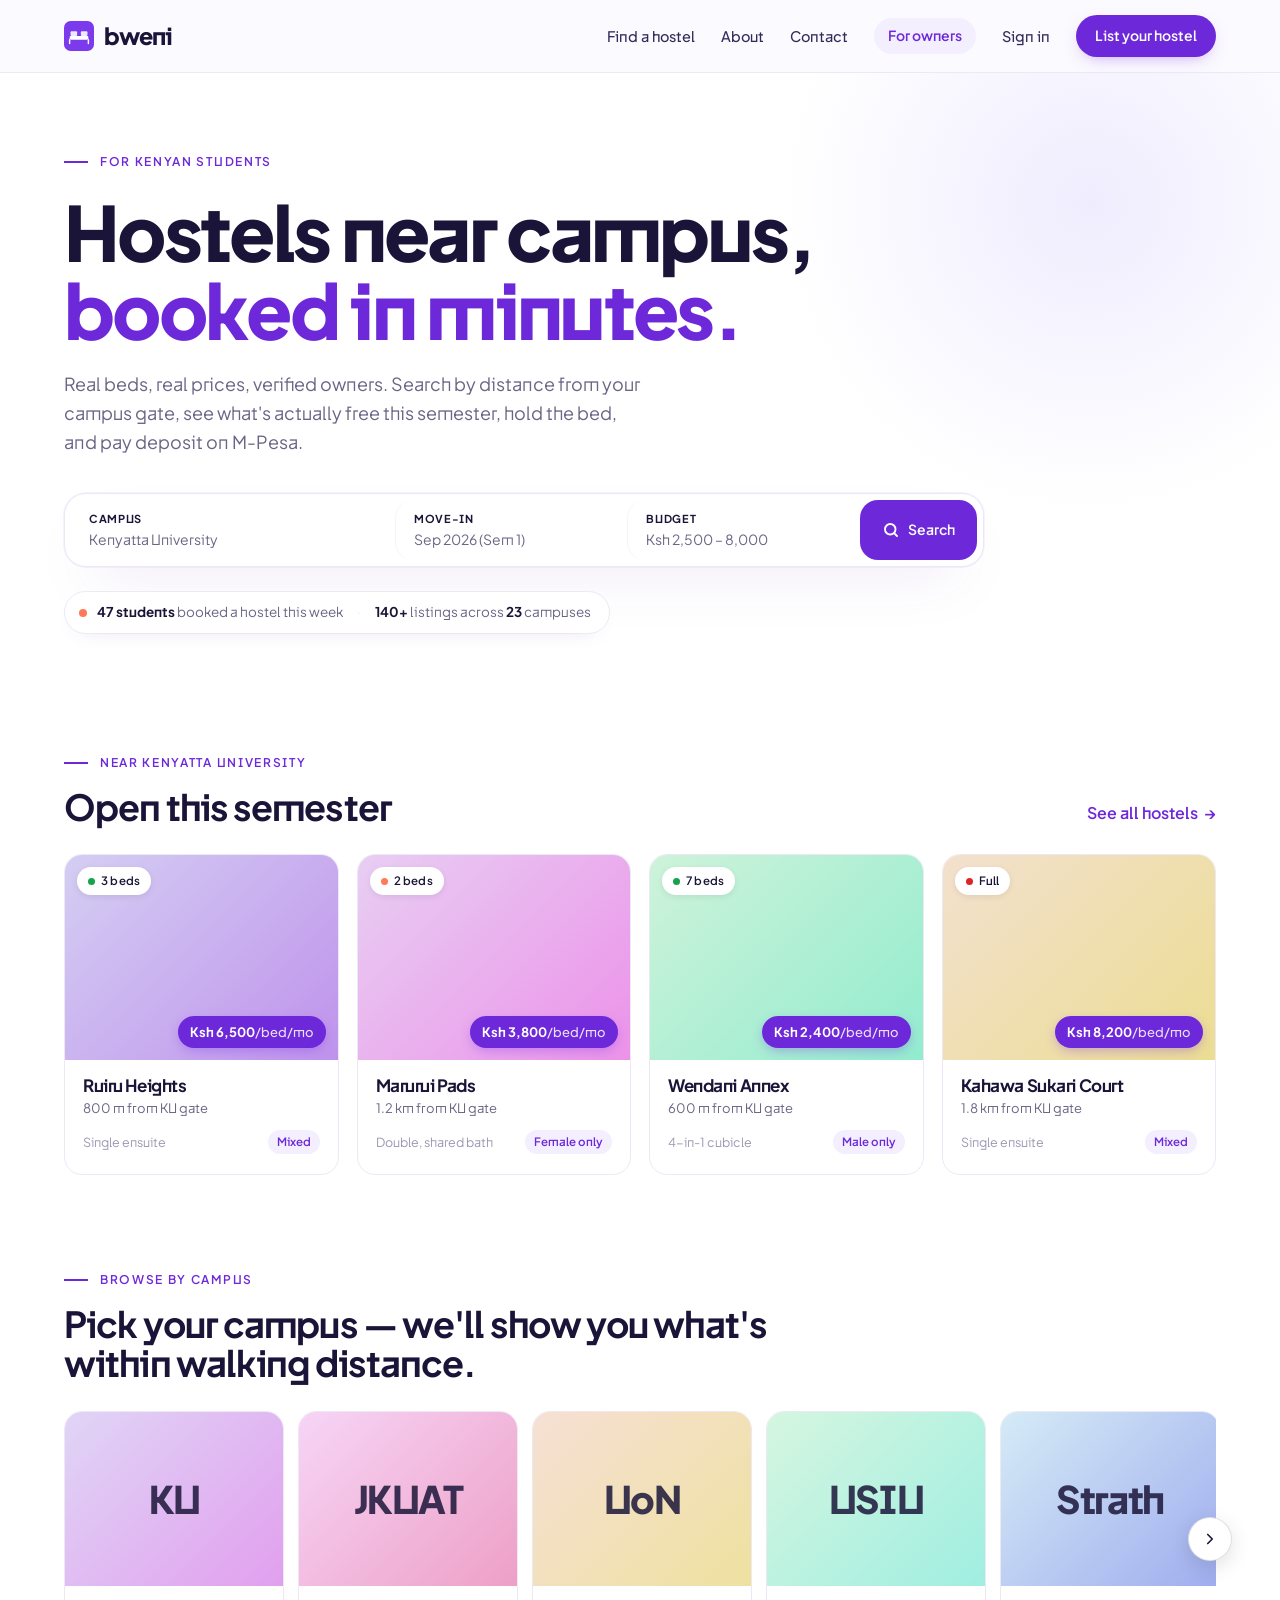
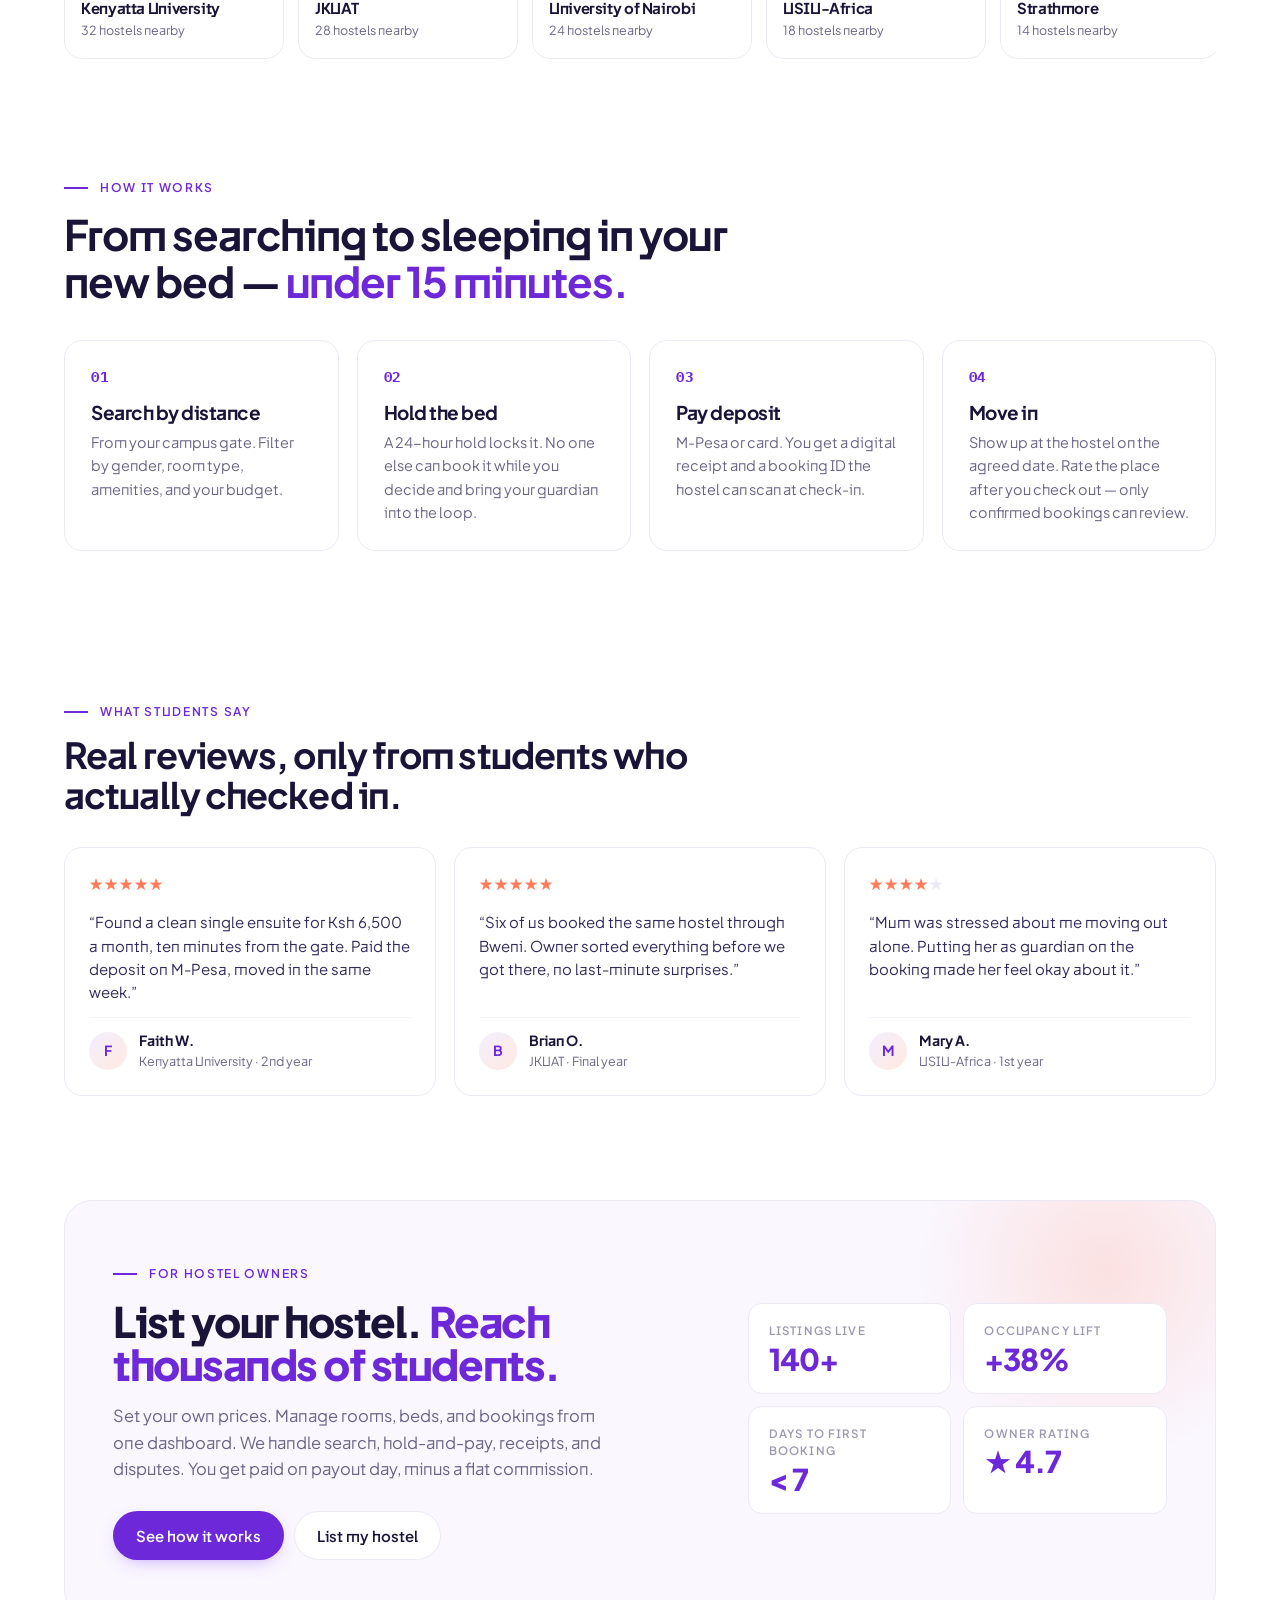
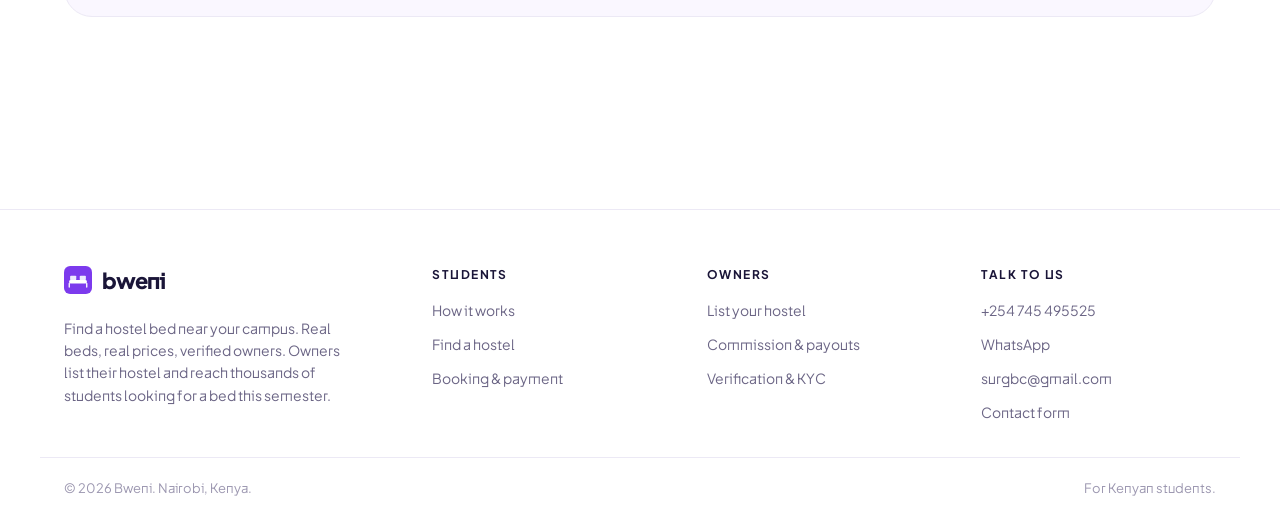
==== commit d6428421: "Deploy Bweni website bweni-app/bweni-website@08ed03d58c01b94873d7a0bd49194f88259dcf94" ====
--- a/index.html
+++ b/index.html
@@ -1,4 +1,4 @@
-<!DOCTYPE html><!--hisCJApiNYO5Zfz1C1RIl--><html lang="en"><head><meta charSet="utf-8"/><meta name="viewport" content="width=device-width, initial-scale=1"/><link rel="stylesheet" href="/_next/static/chunks/7668bafb55878e47.css" data-precedence="next"/><link rel="preload" as="script" fetchPriority="low" href="/_next/static/chunks/5bce68295c7f1f97.js"/><script src="/_next/static/chunks/391b5727e5bc11ec.js" async=""></script><script src="/_next/static/chunks/1c64b19886203277.js" async=""></script><script src="/_next/static/chunks/c44ba29902c6819e.js" async=""></script><script src="/_next/static/chunks/turbopack-5e5e5629a9695c20.js" async=""></script><script src="/_next/static/chunks/1964454f34f3a7ab.js" async=""></script><script src="/_next/static/chunks/982b9303da2611e6.js" async=""></script><script src="/_next/static/chunks/6c33792a57a66467.js" async=""></script><script src="/_next/static/chunks/beefb697acdd731a.js" async=""></script><link rel="preload" href="https://fonts.googleapis.com/css2?family=Plus+Jakarta+Sans:wght@400;500;600;700;800&amp;family=IBM+Plex+Mono:wght@400;500&amp;display=swap" as="style"/><link rel="preconnect" href="https://fonts.googleapis.com"/><link rel="preconnect" href="https://fonts.gstatic.com" crossorigin=""/><meta name="theme-color" content="#7C3AED"/><meta name="color-scheme" content="light"/><title>Bweni — Hostels near campus, booked in minutes.</title><meta name="description" content="Find a hostel bed near your campus. Real beds, real prices, verified owners. Owners list their hostel and reach thousands of students looking for a bed this semester."/><meta name="application-name" content="Bweni"/><link rel="manifest" href="/manifest.json"/><meta name="keywords" content="student hostels Kenya,hostel near campus,book hostel bed,university hostels,college accommodation Nairobi,list hostel Kenya"/><meta property="og:title" content="Bweni — Hostels near campus, booked in minutes."/><meta property="og:description" content="Find a hostel bed near your campus. Real beds, real prices, verified owners. Owners list their hostel and reach thousands of students looking for a bed this semester."/><meta property="og:url" content="https://bweni.cseco.co.ke"/><meta property="og:site_name" content="Bweni"/><meta property="og:locale" content="en_KE"/><meta property="og:image" content="https://bweni.cseco.co.ke/og-image.png"/><meta property="og:image:width" content="1200"/><meta property="og:image:height" content="630"/><meta property="og:image:alt" content="Bweni — Hostels near campus, booked in minutes."/><meta property="og:type" content="website"/><meta name="twitter:card" content="summary_large_image"/><meta name="twitter:title" content="Bweni — Hostels near campus, booked in minutes."/><meta name="twitter:description" content="Find a hostel bed near your campus. Real beds, real prices, verified owners. Owners list their hostel and reach thousands of students looking for a bed this semester."/><meta name="twitter:image" content="https://bweni.cseco.co.ke/og-image.png"/><link rel="icon" href="/favicon.svg" type="image/svg+xml"/><link rel="icon" href="/favicon.png" type="image/png" sizes="32x32"/><link rel="apple-touch-icon" href="/apple-touch-icon.png"/><link href="https://fonts.googleapis.com/css2?family=Plus+Jakarta+Sans:wght@400;500;600;700;800&amp;family=IBM+Plex+Mono:wght@400;500&amp;display=swap" rel="stylesheet"/><script src="/_next/static/chunks/a6dad97d9634a72d.js" noModule=""></script></head><body><div hidden=""><!--$--><!--/$--></div><header style="position:sticky;top:0;z-index:40;background:rgba(251, 250, 254, 0.85);backdrop-filter:saturate(140%) blur(8px);border-bottom:1px solid var(--color-line)"><div class="container-x" style="display:flex;align-items:center;justify-content:space-between;height:72px"><a style="display:inline-flex;align-items:center" href="/"><span class="inline-flex items-center gap-2.5 " aria-label="Bweni"><svg width="30" height="30" viewBox="0 0 64 64" xmlns="http://www.w3.org/2000/svg" role="img" aria-hidden="true"><rect width="64" height="64" rx="14" fill="#7C3AED"></rect><rect x="14" y="22" width="14" height="10" rx="2" fill="#EDE9FE"></rect><rect x="36" y="22" width="14" height="10" rx="2" fill="#EDE9FE"></rect><rect x="12" y="32" width="40" height="8" rx="3" fill="#FFFFFF"></rect><path d="M12 40 V48 M52 40 V48" stroke="#FFFFFF" stroke-width="3" stroke-linecap="round"></path></svg><span class="h-display" style="font-size:23.400000000000002px;color:var(--color-ink);letter-spacing:-0.045em;font-weight:800">bweni</span></span></a><nav style="display:flex;align-items:center;gap:26px;font-size:14.5px"><a style="color:var(--color-ink-soft);font-weight:500" href="/students">Find a hostel</a><a style="color:var(--color-ink-soft);font-weight:500" href="/about">About</a><a style="color:var(--color-ink-soft);font-weight:500" href="/contact">Contact</a><a class="nav-owner" href="/owners">For owners</a><a href="https://app.bweni.cseco.co.ke" style="color:var(--color-ink-soft);font-weight:500;font-size:14.5px">Sign in</a><a class="btn btn-primary" style="padding:9px 18px;font-size:14px" href="/owners#list">List your hostel</a></nav></div></header><main><section style="position:relative;padding:72px 0 48px;overflow:hidden"><div aria-hidden="true" style="position:absolute;top:-180px;right:-120px;width:620px;height:620px;border-radius:50%;background:radial-gradient(circle, rgba(237, 233, 254, 0.85) 0%, rgba(237, 233, 254, 0) 70%);z-index:0"></div><div class="container-x" style="position:relative;z-index:1"><div style="max-width:760px"><div class="section-anchor" style="margin-bottom:22px">For Kenyan students</div><h1 class="h-display" style="font-size:clamp(44px, 7vw, 76px)">Hostels near campus,<!-- --> <span style="color:var(--color-primary)">booked in minutes.</span></h1><p class="lede" style="margin-top:22px;max-width:580px">Real beds, real prices, verified owners. Search by distance from your campus gate, see what&#x27;s actually free this semester, hold the bed, and pay deposit on M-Pesa.</p></div><div style="margin-top:36px;max-width:920px"><form class="search-bar" action="/students" method="GET"><div class="search-bar__field"><div class="search-bar__field-label">Campus</div><div class="search-bar__field-value">Kenyatta University</div></div><div class="search-bar__field" style="border-left:1px solid var(--color-line-soft)"><div class="search-bar__field-label">Move-in</div><div class="search-bar__field-value">Sep 2026 (Sem 1)</div></div><div class="search-bar__field" style="border-left:1px solid var(--color-line-soft)"><div class="search-bar__field-label">Budget</div><div class="search-bar__field-value">Ksh 2,500 – 8,000</div></div><button type="submit" class="search-bar__submit"><svg width="18" height="18" viewBox="0 0 24 24" fill="none" stroke="currentColor" stroke-width="2.5" stroke-linecap="round" stroke-linejoin="round"><circle cx="11" cy="11" r="7"></circle><path d="m20 20-3.5-3.5"></path></svg>Search</button></form></div><div style="margin-top:24px;display:inline-flex;align-items:center;gap:10px;padding:10px 18px 10px 14px;background:#fff;border:1px solid var(--color-line);border-radius:999px;font-size:13.5px;color:var(--color-muted);box-shadow:0 8px 22px -16px rgba(76, 29, 149, 0.25)"><span aria-hidden="true" style="width:8px;height:8px;border-radius:999px;background:var(--color-accent);animation:pulse 1.6s ease-in-out infinite;display:inline-block"></span><span><strong style="color:var(--color-ink);font-weight:700">47 students</strong> <!-- -->booked a hostel this week</span><span style="color:var(--color-line);margin:0 4px">·</span><span><strong style="color:var(--color-ink);font-weight:700">140+</strong> <!-- -->listings across <strong style="color:var(--color-ink);font-weight:700">23</strong> campuses</span></div></div></section><section style="padding:64px 0 32px"><div class="container-x"><div style="display:flex;align-items:end;justify-content:space-between;margin-bottom:28px;flex-wrap:wrap;gap:16px"><div><div class="section-anchor" style="margin-bottom:14px">Near Kenyatta University</div><h2 class="h-section" style="font-size:clamp(26px, 3vw, 36px)">Open this semester</h2></div><a class="btn-link" href="/students">See all hostels</a></div><div style="display:grid;grid-template-columns:repeat(auto-fit, minmax(260px, 1fr));gap:18px"><article class="listing-card"><div class="listing-photo" style="background:linear-gradient(135deg,
+<!DOCTYPE html><!--MBNxIp3eaMna_3RTzvop9--><html lang="en"><head><meta charSet="utf-8"/><meta name="viewport" content="width=device-width, initial-scale=1"/><link rel="stylesheet" href="/_next/static/chunks/7668bafb55878e47.css" data-precedence="next"/><link rel="preload" as="script" fetchPriority="low" href="/_next/static/chunks/5bce68295c7f1f97.js"/><script src="/_next/static/chunks/391b5727e5bc11ec.js" async=""></script><script src="/_next/static/chunks/1c64b19886203277.js" async=""></script><script src="/_next/static/chunks/c44ba29902c6819e.js" async=""></script><script src="/_next/static/chunks/turbopack-5e5e5629a9695c20.js" async=""></script><script src="/_next/static/chunks/1964454f34f3a7ab.js" async=""></script><script src="/_next/static/chunks/4eda7e689d512ce5.js" async=""></script><script src="/_next/static/chunks/6c33792a57a66467.js" async=""></script><script src="/_next/static/chunks/beefb697acdd731a.js" async=""></script><link rel="preload" href="https://fonts.googleapis.com/css2?family=Plus+Jakarta+Sans:wght@400;500;600;700;800&amp;family=IBM+Plex+Mono:wght@400;500&amp;display=swap" as="style"/><link rel="preconnect" href="https://fonts.googleapis.com"/><link rel="preconnect" href="https://fonts.gstatic.com" crossorigin=""/><meta name="theme-color" content="#7C3AED"/><meta name="color-scheme" content="light"/><title>Bweni — Hostels near campus, booked in minutes.</title><meta name="description" content="Find a hostel bed near your campus. Real beds, real prices, verified owners. Owners list their hostel and reach thousands of students looking for a bed this semester."/><meta name="application-name" content="Bweni"/><link rel="manifest" href="/manifest.json"/><meta name="keywords" content="student hostels Kenya,hostel near campus,book hostel bed,university hostels,college accommodation Nairobi,list hostel Kenya"/><meta property="og:title" content="Bweni — Hostels near campus, booked in minutes."/><meta property="og:description" content="Find a hostel bed near your campus. Real beds, real prices, verified owners. Owners list their hostel and reach thousands of students looking for a bed this semester."/><meta property="og:url" content="https://bweni.cseco.co.ke"/><meta property="og:site_name" content="Bweni"/><meta property="og:locale" content="en_KE"/><meta property="og:image" content="https://bweni.cseco.co.ke/og-image.png"/><meta property="og:image:width" content="1200"/><meta property="og:image:height" content="630"/><meta property="og:image:alt" content="Bweni — Hostels near campus, booked in minutes."/><meta property="og:type" content="website"/><meta name="twitter:card" content="summary_large_image"/><meta name="twitter:title" content="Bweni — Hostels near campus, booked in minutes."/><meta name="twitter:description" content="Find a hostel bed near your campus. Real beds, real prices, verified owners. Owners list their hostel and reach thousands of students looking for a bed this semester."/><meta name="twitter:image" content="https://bweni.cseco.co.ke/og-image.png"/><link rel="icon" href="/favicon.svg" type="image/svg+xml"/><link rel="icon" href="/favicon.png" type="image/png" sizes="32x32"/><link rel="apple-touch-icon" href="/apple-touch-icon.png"/><link href="https://fonts.googleapis.com/css2?family=Plus+Jakarta+Sans:wght@400;500;600;700;800&amp;family=IBM+Plex+Mono:wght@400;500&amp;display=swap" rel="stylesheet"/><script src="/_next/static/chunks/a6dad97d9634a72d.js" noModule=""></script></head><body><div hidden=""><!--$--><!--/$--></div><header style="position:sticky;top:0;z-index:40;background:rgba(251, 250, 254, 0.85);backdrop-filter:saturate(140%) blur(8px);border-bottom:1px solid var(--color-line)"><div class="container-x" style="display:flex;align-items:center;justify-content:space-between;height:72px"><a style="display:inline-flex;align-items:center" href="/"><span class="inline-flex items-center gap-2.5 " aria-label="Bweni"><svg width="30" height="30" viewBox="0 0 64 64" xmlns="http://www.w3.org/2000/svg" role="img" aria-hidden="true"><rect width="64" height="64" rx="14" fill="#7C3AED"></rect><rect x="14" y="22" width="14" height="10" rx="2" fill="#EDE9FE"></rect><rect x="36" y="22" width="14" height="10" rx="2" fill="#EDE9FE"></rect><rect x="12" y="32" width="40" height="8" rx="3" fill="#FFFFFF"></rect><path d="M12 40 V48 M52 40 V48" stroke="#FFFFFF" stroke-width="3" stroke-linecap="round"></path></svg><span class="h-display" style="font-size:23.400000000000002px;color:var(--color-ink);letter-spacing:-0.045em;font-weight:800">bweni</span></span></a><nav style="display:flex;align-items:center;gap:26px;font-size:14.5px"><a style="color:var(--color-ink-soft);font-weight:500" href="/students">Find a hostel</a><a style="color:var(--color-ink-soft);font-weight:500" href="/about">About</a><a style="color:var(--color-ink-soft);font-weight:500" href="/contact">Contact</a><a class="nav-owner" href="/owners">For owners</a><a href="https://app.bweni.cseco.co.ke" style="color:var(--color-ink-soft);font-weight:500;font-size:14.5px">Sign in</a><a class="btn btn-primary" style="padding:9px 18px;font-size:14px" href="/owners#list">List your hostel</a></nav></div></header><main><section style="position:relative;padding:72px 0 48px;overflow:hidden"><div aria-hidden="true" style="position:absolute;top:-180px;right:-120px;width:620px;height:620px;border-radius:50%;background:radial-gradient(circle, rgba(237, 233, 254, 0.85) 0%, rgba(237, 233, 254, 0) 70%);z-index:0"></div><div class="container-x" style="position:relative;z-index:1"><div style="max-width:760px"><div class="section-anchor" style="margin-bottom:22px">For Kenyan students</div><h1 class="h-display" style="font-size:clamp(44px, 7vw, 76px)">Hostels near campus,<!-- --> <span style="color:var(--color-primary)">booked in minutes.</span></h1><p class="lede" style="margin-top:22px;max-width:580px">Real beds, real prices, verified owners. Search by distance from your campus gate, see what&#x27;s actually free this semester, hold the bed, and pay deposit on M-Pesa.</p></div><div style="margin-top:36px;max-width:920px"><form class="search-bar" action="/students" method="GET"><div class="search-bar__field"><div class="search-bar__field-label">Campus</div><div class="search-bar__field-value">Kenyatta University</div></div><div class="search-bar__field" style="border-left:1px solid var(--color-line-soft)"><div class="search-bar__field-label">Move-in</div><div class="search-bar__field-value">Sep 2026 (Sem 1)</div></div><div class="search-bar__field" style="border-left:1px solid var(--color-line-soft)"><div class="search-bar__field-label">Budget</div><div class="search-bar__field-value">Ksh 2,500 – 8,000</div></div><button type="submit" class="search-bar__submit"><svg width="18" height="18" viewBox="0 0 24 24" fill="none" stroke="currentColor" stroke-width="2.5" stroke-linecap="round" stroke-linejoin="round"><circle cx="11" cy="11" r="7"></circle><path d="m20 20-3.5-3.5"></path></svg>Search</button></form></div><div style="margin-top:24px;display:inline-flex;align-items:center;gap:10px;padding:10px 18px 10px 14px;background:#fff;border:1px solid var(--color-line);border-radius:999px;font-size:13.5px;color:var(--color-muted);box-shadow:0 8px 22px -16px rgba(76, 29, 149, 0.25)"><span aria-hidden="true" style="width:8px;height:8px;border-radius:999px;background:var(--color-accent);animation:pulse 1.6s ease-in-out infinite;display:inline-block"></span><span><strong style="color:var(--color-ink);font-weight:700">47 students</strong> <!-- -->booked a hostel this week</span><span style="color:var(--color-line);margin:0 4px">·</span><span><strong style="color:var(--color-ink);font-weight:700">140+</strong> <!-- -->listings across <strong style="color:var(--color-ink);font-weight:700">23</strong> campuses</span></div></div></section><section style="padding:64px 0 32px"><div class="container-x"><div style="display:flex;align-items:end;justify-content:space-between;margin-bottom:28px;flex-wrap:wrap;gap:16px"><div><div class="section-anchor" style="margin-bottom:14px">Near Kenyatta University</div><h2 class="h-section" style="font-size:clamp(26px, 3vw, 36px)">Open this semester</h2></div><a class="btn-link" href="/students">See all hostels</a></div><div style="display:grid;grid-template-columns:repeat(auto-fit, minmax(260px, 1fr));gap:18px"><article class="listing-card"><div class="listing-photo" style="background:linear-gradient(135deg,
             hsl(250, 60%, 88%) 0%,
             hsl(270, 70%, 75%) 100%)"><span class="availability-pill"><span class="availability-pill__dot"></span>3 beds</span><span class="price-pill">Ksh <!-- -->6,500<span style="font-weight:500;opacity:0.85">/bed/mo</span></span></div><div style="padding:16px 18px 20px"><div class="h-section" style="font-size:17px;color:var(--color-ink);margin-bottom:4px">Ruiru Heights</div><div style="font-size:13px;color:var(--color-muted);margin-bottom:12px">800 m from KU gate</div><div style="display:flex;align-items:center;justify-content:space-between;font-size:12.5px;color:var(--color-muted-2)"><span>Single ensuite</span><span style="padding:3px 9px;background:var(--color-primary-soft);color:var(--color-primary);border-radius:999px;font-weight:600;font-size:11.5px">Mixed</span></div></div></article><article class="listing-card"><div class="listing-photo" style="background:linear-gradient(135deg,
             hsl(282, 60%, 88%) 0%,
@@ -6,7 +6,7 @@
             hsl(500, 60%, 88%) 0%,
             hsl(520, 70%, 75%) 100%)"><span class="availability-pill"><span class="availability-pill__dot"></span>7 beds</span><span class="price-pill">Ksh <!-- -->2,400<span style="font-weight:500;opacity:0.85">/bed/mo</span></span></div><div style="padding:16px 18px 20px"><div class="h-section" style="font-size:17px;color:var(--color-ink);margin-bottom:4px">Wendani Annex</div><div style="font-size:13px;color:var(--color-muted);margin-bottom:12px">600 m from KU gate</div><div style="display:flex;align-items:center;justify-content:space-between;font-size:12.5px;color:var(--color-muted-2)"><span>4-in-1 cubicle</span><span style="padding:3px 9px;background:var(--color-primary-soft);color:var(--color-primary);border-radius:999px;font-weight:600;font-size:11.5px">Male only</span></div></div></article><article class="listing-card"><div class="listing-photo" style="background:linear-gradient(135deg,
             hsl(390, 60%, 88%) 0%,
-            hsl(410, 70%, 75%) 100%)"><span class="availability-pill availability-pill--full"><span class="availability-pill__dot"></span>Full</span><span class="price-pill">Ksh <!-- -->8,200<span style="font-weight:500;opacity:0.85">/bed/mo</span></span></div><div style="padding:16px 18px 20px"><div class="h-section" style="font-size:17px;color:var(--color-ink);margin-bottom:4px">Kahawa Sukari Court</div><div style="font-size:13px;color:var(--color-muted);margin-bottom:12px">1.8 km from KU gate</div><div style="display:flex;align-items:center;justify-content:space-between;font-size:12.5px;color:var(--color-muted-2)"><span>Single ensuite</span><span style="padding:3px 9px;background:var(--color-primary-soft);color:var(--color-primary);border-radius:999px;font-weight:600;font-size:11.5px">Mixed</span></div></div></article></div></div></section><section style="padding:56px 0 32px"><div class="container-x"><div class="section-anchor" style="margin-bottom:14px">Browse by campus</div><h2 class="h-section" style="font-size:clamp(26px, 3vw, 36px);max-width:720px">Pick your campus — we&#x27;ll show you what&#x27;s within walking distance.</h2></div><div style="position:relative;margin-top:28px"><div class="campus-carousel-track" style="padding-left:max(24px, calc((100vw - 1200px) / 2 + 24px));padding-right:max(24px, calc((100vw - 1200px) / 2 + 24px));padding-bottom:8px;overflow-x:auto;scroll-snap-type:x mandatory;-webkit-overflow-scrolling:touch;scrollbar-width:none"><div style="display:inline-flex;gap:14px"><a href="/students" style="scroll-snap-align:start;flex:0 0 auto;width:220px;background:#fff;border:1px solid var(--color-line);border-radius:18px;overflow:hidden;text-decoration:none;color:inherit;transition:transform 0.18s, box-shadow 0.18s, border-color 0.18s;display:block"><div style="aspect-ratio:5 / 4;background:linear-gradient(135deg,
+            hsl(410, 70%, 75%) 100%)"><span class="availability-pill availability-pill--full"><span class="availability-pill__dot"></span>Full</span><span class="price-pill">Ksh <!-- -->8,200<span style="font-weight:500;opacity:0.85">/bed/mo</span></span></div><div style="padding:16px 18px 20px"><div class="h-section" style="font-size:17px;color:var(--color-ink);margin-bottom:4px">Kahawa Sukari Court</div><div style="font-size:13px;color:var(--color-muted);margin-bottom:12px">1.8 km from KU gate</div><div style="display:flex;align-items:center;justify-content:space-between;font-size:12.5px;color:var(--color-muted-2)"><span>Single ensuite</span><span style="padding:3px 9px;background:var(--color-primary-soft);color:var(--color-primary);border-radius:999px;font-weight:600;font-size:11.5px">Mixed</span></div></div></article></div></div></section><section style="padding:56px 0 32px"><div class="container-x"><div class="section-anchor" style="margin-bottom:14px">Browse by campus</div><h2 class="h-section" style="font-size:clamp(26px, 3vw, 36px);max-width:720px">Pick your campus — we&#x27;ll show you what&#x27;s within walking distance.</h2></div><div class="container-x" style="position:relative;margin-top:28px"><div class="campus-carousel-track" style="padding-bottom:8px;overflow-x:auto;scroll-snap-type:x mandatory;-webkit-overflow-scrolling:touch;scrollbar-width:none"><div style="display:inline-flex;gap:14px"><a href="/students" style="scroll-snap-align:start;flex:0 0 auto;width:220px;background:#fff;border:1px solid var(--color-line);border-radius:18px;overflow:hidden;text-decoration:none;color:inherit;transition:transform 0.18s, box-shadow 0.18s, border-color 0.18s;display:block"><div style="aspect-ratio:5 / 4;background:linear-gradient(135deg,
             hsl(260, 65%, 90%) 0%,
             hsl(290, 70%, 78%) 100%);display:flex;align-items:center;justify-content:center"><span class="h-display" style="font-size:38px;color:rgba(26, 21, 56, 0.85);letter-spacing:-0.04em">KU</span></div><div style="padding:14px 16px 18px"><div class="h-section" style="font-size:15px;color:var(--color-ink);margin-bottom:4px">Kenyatta University</div><div style="font-size:12.5px;color:var(--color-muted)">32<!-- --> hostels nearby</div></div></a><a href="/students" style="scroll-snap-align:start;flex:0 0 auto;width:220px;background:#fff;border:1px solid var(--color-line);border-radius:18px;overflow:hidden;text-decoration:none;color:inherit;transition:transform 0.18s, box-shadow 0.18s, border-color 0.18s;display:block"><div style="aspect-ratio:5 / 4;background:linear-gradient(135deg,
             hsl(300, 65%, 90%) 0%,
@@ -24,6 +24,6 @@
             hsl(110, 65%, 90%) 0%,
             hsl(140, 70%, 78%) 100%);display:flex;align-items:center;justify-content:center"><span class="h-display" style="font-size:38px;color:rgba(26, 21, 56, 0.85);letter-spacing:-0.04em">CUEA</span></div><div style="padding:14px 16px 18px"><div class="h-section" style="font-size:15px;color:var(--color-ink);margin-bottom:4px">Catholic University</div><div style="font-size:12.5px;color:var(--color-muted)">7<!-- --> hostels nearby</div></div></a><a href="/students" style="scroll-snap-align:start;flex:0 0 auto;width:220px;background:#fff;border:1px solid var(--color-line);border-radius:18px;overflow:hidden;text-decoration:none;color:inherit;transition:transform 0.18s, box-shadow 0.18s, border-color 0.18s;display:block"><div style="aspect-ratio:5 / 4;background:linear-gradient(135deg,
             hsl(170, 65%, 90%) 0%,
-            hsl(200, 70%, 78%) 100%);display:flex;align-items:center;justify-content:center"><span class="h-display" style="font-size:38px;color:rgba(26, 21, 56, 0.85);letter-spacing:-0.04em">KCA</span></div><div style="padding:14px 16px 18px"><div class="h-section" style="font-size:15px;color:var(--color-ink);margin-bottom:4px">KCA University</div><div style="font-size:12.5px;color:var(--color-muted)">6<!-- --> hostels nearby</div></div></a></div></div><button type="button" aria-label="Scroll left" disabled="" style="position:absolute;top:50%;left:16px;transform:translateY(-50%);width:44px;height:44px;border-radius:999px;border:1px solid var(--color-border, rgba(0,0,0,0.12));background:var(--color-surface, #fff);box-shadow:0 6px 20px rgba(15, 17, 26, 0.12);cursor:default;opacity:0;pointer-events:none;transition:opacity 160ms ease;display:grid;place-items:center;z-index:2"><svg width="18" height="18" viewBox="0 0 24 24" fill="none" stroke="currentColor" stroke-width="2.2" stroke-linecap="round" stroke-linejoin="round" style="transform:rotate(180deg)"><path d="M9 6l6 6-6 6"></path></svg></button><button type="button" aria-label="Scroll right" style="position:absolute;top:50%;right:16px;transform:translateY(-50%);width:44px;height:44px;border-radius:999px;border:1px solid var(--color-border, rgba(0,0,0,0.12));background:var(--color-surface, #fff);box-shadow:0 6px 20px rgba(15, 17, 26, 0.12);cursor:pointer;opacity:1;pointer-events:auto;transition:opacity 160ms ease;display:grid;place-items:center;z-index:2"><svg width="18" height="18" viewBox="0 0 24 24" fill="none" stroke="currentColor" stroke-width="2.2" stroke-linecap="round" stroke-linejoin="round"><path d="M9 6l6 6-6 6"></path></svg></button><style>
+            hsl(200, 70%, 78%) 100%);display:flex;align-items:center;justify-content:center"><span class="h-display" style="font-size:38px;color:rgba(26, 21, 56, 0.85);letter-spacing:-0.04em">KCA</span></div><div style="padding:14px 16px 18px"><div class="h-section" style="font-size:15px;color:var(--color-ink);margin-bottom:4px">KCA University</div><div style="font-size:12.5px;color:var(--color-muted)">6<!-- --> hostels nearby</div></div></a></div></div><button type="button" aria-label="Scroll left" disabled="" style="position:absolute;top:50%;left:8px;transform:translateY(-50%);width:44px;height:44px;border-radius:999px;border:1px solid var(--color-border, rgba(0,0,0,0.12));background:var(--color-surface, #fff);box-shadow:0 6px 20px rgba(15, 17, 26, 0.12);cursor:default;opacity:0;pointer-events:none;transition:opacity 160ms ease;display:grid;place-items:center;z-index:2"><svg width="18" height="18" viewBox="0 0 24 24" fill="none" stroke="currentColor" stroke-width="2.2" stroke-linecap="round" stroke-linejoin="round" style="transform:rotate(180deg)"><path d="M9 6l6 6-6 6"></path></svg></button><button type="button" aria-label="Scroll right" style="position:absolute;top:50%;right:8px;transform:translateY(-50%);width:44px;height:44px;border-radius:999px;border:1px solid var(--color-border, rgba(0,0,0,0.12));background:var(--color-surface, #fff);box-shadow:0 6px 20px rgba(15, 17, 26, 0.12);cursor:pointer;opacity:1;pointer-events:auto;transition:opacity 160ms ease;display:grid;place-items:center;z-index:2"><svg width="18" height="18" viewBox="0 0 24 24" fill="none" stroke="currentColor" stroke-width="2.2" stroke-linecap="round" stroke-linejoin="round"><path d="M9 6l6 6-6 6"></path></svg></button><style>
         .campus-carousel-track::-webkit-scrollbar { display: none; }
-      </style></div></section><section style="padding:72px 0"><div class="container-x"><div class="section-anchor" style="margin-bottom:14px">How it works</div><h2 class="h-section" style="font-size:clamp(28px, 3.5vw, 42px);max-width:720px">From searching to sleeping in your new bed —<!-- --> <span style="color:var(--color-primary)">under 15 minutes.</span></h2><div style="display:grid;grid-template-columns:repeat(auto-fit, minmax(220px, 1fr));gap:18px;margin-top:36px"><div style="background:#fff;border:1px solid var(--color-line);border-radius:18px;padding:26px"><div class="mono" style="font-size:14px;letter-spacing:0.05em;color:var(--color-primary);font-weight:700;margin-bottom:14px">01</div><h3 class="h-section" style="font-size:19px;margin-bottom:8px">Search by distance</h3><p style="color:var(--color-muted);font-size:14.5px;line-height:1.6">From your campus gate. Filter by gender, room type, amenities, and your budget.</p></div><div style="background:#fff;border:1px solid var(--color-line);border-radius:18px;padding:26px"><div class="mono" style="font-size:14px;letter-spacing:0.05em;color:var(--color-primary);font-weight:700;margin-bottom:14px">02</div><h3 class="h-section" style="font-size:19px;margin-bottom:8px">Hold the bed</h3><p style="color:var(--color-muted);font-size:14.5px;line-height:1.6">A 24-hour hold locks it. No one else can book it while you decide and bring your guardian into the loop.</p></div><div style="background:#fff;border:1px solid var(--color-line);border-radius:18px;padding:26px"><div class="mono" style="font-size:14px;letter-spacing:0.05em;color:var(--color-primary);font-weight:700;margin-bottom:14px">03</div><h3 class="h-section" style="font-size:19px;margin-bottom:8px">Pay deposit</h3><p style="color:var(--color-muted);font-size:14.5px;line-height:1.6">M-Pesa or card. You get a digital receipt and a booking ID the hostel can scan at check-in.</p></div><div style="background:#fff;border:1px solid var(--color-line);border-radius:18px;padding:26px"><div class="mono" style="font-size:14px;letter-spacing:0.05em;color:var(--color-primary);font-weight:700;margin-bottom:14px">04</div><h3 class="h-section" style="font-size:19px;margin-bottom:8px">Move in</h3><p style="color:var(--color-muted);font-size:14.5px;line-height:1.6">Show up at the hostel on the agreed date. Rate the place after you check out — only confirmed bookings can review.</p></div></div></div></section><section style="padding:72px 0 32px"><div class="container-x"><div class="section-anchor" style="margin-bottom:14px">What students say</div><h2 class="h-section" style="font-size:clamp(26px, 3vw, 36px);max-width:720px">Real reviews, only from students who actually checked in.</h2><div style="display:grid;grid-template-columns:repeat(auto-fit, minmax(280px, 1fr));gap:18px;margin-top:32px"><div style="background:#fff;border:1px solid var(--color-line);border-radius:18px;padding:24px;display:flex;flex-direction:column;gap:14px"><div style="color:var(--color-accent);font-size:16px;letter-spacing:1px">★★★★★<span style="color:var(--color-line)"></span></div><p style="font-size:15px;line-height:1.55;color:var(--color-ink-soft);flex:1">“<!-- -->Found a clean single ensuite for Ksh 6,500 a month, ten minutes from the gate. Paid the deposit on M-Pesa, moved in the same week.<!-- -->”</p><div style="display:flex;align-items:center;gap:12px;padding-top:12px;border-top:1px solid var(--color-line-soft)"><div style="width:38px;height:38px;border-radius:999px;background:linear-gradient(135deg, var(--color-primary-soft), var(--color-accent-soft));display:flex;align-items:center;justify-content:center;font-weight:700;font-size:14px;color:var(--color-primary)">F</div><div><div style="font-size:14px;font-weight:700;color:var(--color-ink)">Faith W.</div><div style="font-size:12.5px;color:var(--color-muted)">Kenyatta University · 2nd year</div></div></div></div><div style="background:#fff;border:1px solid var(--color-line);border-radius:18px;padding:24px;display:flex;flex-direction:column;gap:14px"><div style="color:var(--color-accent);font-size:16px;letter-spacing:1px">★★★★★<span style="color:var(--color-line)"></span></div><p style="font-size:15px;line-height:1.55;color:var(--color-ink-soft);flex:1">“<!-- -->Six of us booked the same hostel through Bweni. Owner sorted everything before we got there, no last-minute surprises.<!-- -->”</p><div style="display:flex;align-items:center;gap:12px;padding-top:12px;border-top:1px solid var(--color-line-soft)"><div style="width:38px;height:38px;border-radius:999px;background:linear-gradient(135deg, var(--color-primary-soft), var(--color-accent-soft));display:flex;align-items:center;justify-content:center;font-weight:700;font-size:14px;color:var(--color-primary)">B</div><div><div style="font-size:14px;font-weight:700;color:var(--color-ink)">Brian O.</div><div style="font-size:12.5px;color:var(--color-muted)">JKUAT · Final year</div></div></div></div><div style="background:#fff;border:1px solid var(--color-line);border-radius:18px;padding:24px;display:flex;flex-direction:column;gap:14px"><div style="color:var(--color-accent);font-size:16px;letter-spacing:1px">★★★★<span style="color:var(--color-line)">★</span></div><p style="font-size:15px;line-height:1.55;color:var(--color-ink-soft);flex:1">“<!-- -->Mum was stressed about me moving out alone. Putting her as guardian on the booking made her feel okay about it.<!-- -->”</p><div style="display:flex;align-items:center;gap:12px;padding-top:12px;border-top:1px solid var(--color-line-soft)"><div style="width:38px;height:38px;border-radius:999px;background:linear-gradient(135deg, var(--color-primary-soft), var(--color-accent-soft));display:flex;align-items:center;justify-content:center;font-weight:700;font-size:14px;color:var(--color-primary)">M</div><div><div style="font-size:14px;font-weight:700;color:var(--color-ink)">Mary A.</div><div style="font-size:12.5px;color:var(--color-muted)">USIU-Africa · 1st year</div></div></div></div></div></div></section><section style="padding:72px 0 96px"><div class="container-x"><div style="background:var(--color-primary-tint);border:1px solid var(--color-line);border-radius:28px;padding:56px 48px;display:grid;grid-template-columns:1.4fr 1fr;gap:48px;align-items:center;position:relative;overflow:hidden"><div aria-hidden="true" style="position:absolute;top:-120px;right:-80px;width:380px;height:380px;border-radius:50%;background:radial-gradient(circle, rgba(255, 122, 89, 0.18) 0%, rgba(255, 122, 89, 0) 70%)"></div><div style="position:relative;z-index:1"><div class="section-anchor" style="margin-bottom:16px">For hostel owners</div><h2 class="h-display" style="font-size:clamp(28px, 3.6vw, 42px);max-width:480px">List your hostel.<!-- --> <span style="color:var(--color-primary)">Reach thousands of students.</span></h2><p style="margin-top:18px;font-size:16.5px;line-height:1.6;color:var(--color-muted);max-width:500px">Set your own prices. Manage rooms, beds, and bookings from one dashboard. We handle search, hold-and-pay, receipts, and disputes. You get paid on payout day, minus a flat commission.</p><div style="margin-top:28px;display:flex;gap:10px;flex-wrap:wrap"><a class="btn btn-primary" href="/owners">See how it works</a><a class="btn btn-ghost" href="/owners#list">List my hostel</a></div></div><div style="display:grid;grid-template-columns:1fr 1fr;gap:12px;position:relative;z-index:1"><div style="background:#fff;border:1px solid var(--color-line);border-radius:14px;padding:18px 20px"><div style="font-size:11.5px;color:var(--color-muted-2);letter-spacing:0.1em;text-transform:uppercase;font-weight:600">Listings live</div><div class="h-display" style="font-size:30px;color:var(--color-primary);margin-top:4px">140+</div></div><div style="background:#fff;border:1px solid var(--color-line);border-radius:14px;padding:18px 20px"><div style="font-size:11.5px;color:var(--color-muted-2);letter-spacing:0.1em;text-transform:uppercase;font-weight:600">Occupancy lift</div><div class="h-display" style="font-size:30px;color:var(--color-primary);margin-top:4px">+38%</div></div><div style="background:#fff;border:1px solid var(--color-line);border-radius:14px;padding:18px 20px"><div style="font-size:11.5px;color:var(--color-muted-2);letter-spacing:0.1em;text-transform:uppercase;font-weight:600">Days to first booking</div><div class="h-display" style="font-size:30px;color:var(--color-primary);margin-top:4px">&lt; 7</div></div><div style="background:#fff;border:1px solid var(--color-line);border-radius:14px;padding:18px 20px"><div style="font-size:11.5px;color:var(--color-muted-2);letter-spacing:0.1em;text-transform:uppercase;font-weight:600">Owner rating</div><div class="h-display" style="font-size:30px;color:var(--color-primary);margin-top:4px">★ 4.7</div></div></div></div></div></section><!--$--><!--/$--></main><footer style="background:#fff;border-top:1px solid var(--color-line);margin-top:96px"><div class="container-x" style="padding:56px 24px 32px;display:grid;grid-template-columns:1.4fr 1fr 1fr 1fr;gap:40px"><div><span class="inline-flex items-center gap-2.5 " aria-label="Bweni"><svg width="28" height="28" viewBox="0 0 64 64" xmlns="http://www.w3.org/2000/svg" role="img" aria-hidden="true"><rect width="64" height="64" rx="14" fill="#7C3AED"></rect><rect x="14" y="22" width="14" height="10" rx="2" fill="#EDE9FE"></rect><rect x="36" y="22" width="14" height="10" rx="2" fill="#EDE9FE"></rect><rect x="12" y="32" width="40" height="8" rx="3" fill="#FFFFFF"></rect><path d="M12 40 V48 M52 40 V48" stroke="#FFFFFF" stroke-width="3" stroke-linecap="round"></path></svg><span class="h-display" style="font-size:21.84px;color:var(--color-ink);letter-spacing:-0.045em;font-weight:800">bweni</span></span><p style="margin-top:16px;font-size:14px;line-height:1.6;color:var(--color-muted);max-width:280px">Find a hostel bed near your campus. Real beds, real prices, verified owners. Owners list their hostel and reach thousands of students looking for a bed this semester.</p></div><div><div style="font-size:12px;font-weight:700;letter-spacing:0.12em;text-transform:uppercase;color:var(--color-ink);margin-bottom:14px">Students</div><ul style="display:flex;flex-direction:column;gap:9px"><li><a style="color:var(--color-muted);font-size:14px" href="/students">How it works</a></li><li><a style="color:var(--color-muted);font-size:14px" href="/students#search">Find a hostel</a></li><li><a style="color:var(--color-muted);font-size:14px" href="/students#book">Booking &amp; payment</a></li></ul></div><div><div style="font-size:12px;font-weight:700;letter-spacing:0.12em;text-transform:uppercase;color:var(--color-ink);margin-bottom:14px">Owners</div><ul style="display:flex;flex-direction:column;gap:9px"><li><a style="color:var(--color-muted);font-size:14px" href="/owners">List your hostel</a></li><li><a style="color:var(--color-muted);font-size:14px" href="/owners#commission">Commission &amp; payouts</a></li><li><a style="color:var(--color-muted);font-size:14px" href="/owners#kyc">Verification &amp; KYC</a></li></ul></div><div><div style="font-size:12px;font-weight:700;letter-spacing:0.12em;text-transform:uppercase;color:var(--color-ink);margin-bottom:14px">Talk to us</div><ul style="display:flex;flex-direction:column;gap:9px"><li><a href="tel:+254745495525" style="color:var(--color-muted);font-size:14px">+254 745 495525</a></li><li><a href="https://wa.me/254745495525" style="color:var(--color-muted);font-size:14px">WhatsApp</a></li><li><a href="mailto:surgbc@gmail.com" style="color:var(--color-muted);font-size:14px">surgbc@gmail.com</a></li><li><a style="color:var(--color-muted);font-size:14px" href="/contact">Contact form</a></li></ul></div></div><div class="container-x" style="padding:20px 24px;border-top:1px solid var(--color-line);display:flex;justify-content:space-between;align-items:center;font-size:13px;color:var(--color-muted-2)"><span>© <!-- -->2026<!-- --> <!-- -->Bweni<!-- -->. <!-- -->Nairobi, Kenya<!-- -->.</span><span>For Kenyan students.</span></div></footer><script src="/_next/static/chunks/5bce68295c7f1f97.js" id="_R_" async=""></script><script>(self.__next_f=self.__next_f||[]).push([0])</script><script>self.__next_f.push([1,"1:\"$Sreact.fragment\"\n2:I[74426,[\"/_next/static/chunks/1964454f34f3a7ab.js\",\"/_next/static/chunks/982b9303da2611e6.js\"],\"\"]\n3:I[92322,[\"/_next/static/chunks/6c33792a57a66467.js\",\"/_next/static/chunks/beefb697acdd731a.js\"],\"default\"]\n4:I[81409,[\"/_next/static/chunks/6c33792a57a66467.js\",\"/_next/static/chunks/beefb697acdd731a.js\"],\"default\"]\ne:I[60374,[\"/_next/static/chunks/6c33792a57a66467.js\",\"/_next/static/chunks/beefb697acdd731a.js\"],\"default\"]\n:HL[\"/_next/static/chunks/7668bafb55878e47.css\",\"style\"]\n:HL[\"https://fonts.googleapis.com/css2?family=Plus+Jakarta+Sans:wght@400;500;600;700;800\u0026family=IBM+Plex+Mono:wght@400;500\u0026display=swap\",\"style\"]\n"])</script><script>self.__next_f.push([1,"0:{\"P\":null,\"b\":\"hisCJApiNYO5Zfz1C1RIl\",\"c\":[\"\",\"\"],\"q\":\"\",\"i\":false,\"f\":[[[\"\",{\"children\":[\"__PAGE__\",{}]},\"$undefined\",\"$undefined\",true],[[\"$\",\"$1\",\"c\",{\"children\":[[[\"$\",\"link\",\"0\",{\"rel\":\"stylesheet\",\"href\":\"/_next/static/chunks/7668bafb55878e47.css\",\"precedence\":\"next\",\"crossOrigin\":\"$undefined\",\"nonce\":\"$undefined\"}],[\"$\",\"script\",\"script-0\",{\"src\":\"/_next/static/chunks/1964454f34f3a7ab.js\",\"async\":true,\"nonce\":\"$undefined\"}]],[\"$\",\"html\",null,{\"lang\":\"en\",\"children\":[[\"$\",\"head\",null,{\"children\":[[\"$\",\"link\",null,{\"rel\":\"preconnect\",\"href\":\"https://fonts.googleapis.com\"}],[\"$\",\"link\",null,{\"rel\":\"preconnect\",\"href\":\"https://fonts.gstatic.com\",\"crossOrigin\":\"\"}],[\"$\",\"link\",null,{\"href\":\"https://fonts.googleapis.com/css2?family=Plus+Jakarta+Sans:wght@400;500;600;700;800\u0026family=IBM+Plex+Mono:wght@400;500\u0026display=swap\",\"rel\":\"stylesheet\"}]]}],[\"$\",\"body\",null,{\"children\":[[\"$\",\"header\",null,{\"style\":{\"position\":\"sticky\",\"top\":0,\"zIndex\":40,\"background\":\"rgba(251, 250, 254, 0.85)\",\"backdropFilter\":\"saturate(140%) blur(8px)\",\"borderBottom\":\"1px solid var(--color-line)\"},\"children\":[\"$\",\"div\",null,{\"className\":\"container-x\",\"style\":{\"display\":\"flex\",\"alignItems\":\"center\",\"justifyContent\":\"space-between\",\"height\":72},\"children\":[[\"$\",\"$L2\",null,{\"href\":\"/\",\"style\":{\"display\":\"inline-flex\",\"alignItems\":\"center\"},\"children\":[\"$\",\"span\",null,{\"className\":\"inline-flex items-center gap-2.5 \",\"aria-label\":\"Bweni\",\"children\":[[\"$\",\"svg\",null,{\"width\":30,\"height\":30,\"viewBox\":\"0 0 64 64\",\"xmlns\":\"http://www.w3.org/2000/svg\",\"role\":\"img\",\"aria-hidden\":\"true\",\"children\":[[\"$\",\"rect\",null,{\"width\":\"64\",\"height\":\"64\",\"rx\":\"14\",\"fill\":\"#7C3AED\"}],[\"$\",\"rect\",null,{\"x\":\"14\",\"y\":\"22\",\"width\":\"14\",\"height\":\"10\",\"rx\":\"2\",\"fill\":\"#EDE9FE\"}],[\"$\",\"rect\",null,{\"x\":\"36\",\"y\":\"22\",\"width\":\"14\",\"height\":\"10\",\"rx\":\"2\",\"fill\":\"#EDE9FE\"}],[\"$\",\"rect\",null,{\"x\":\"12\",\"y\":\"32\",\"width\":\"40\",\"height\":\"8\",\"rx\":\"3\",\"fill\":\"#FFFFFF\"}],[\"$\",\"path\",null,{\"d\":\"M12 40 V48 M52 40 V48\",\"stroke\":\"#FFFFFF\",\"strokeWidth\":\"3\",\"strokeLinecap\":\"round\"}]]}],[\"$\",\"span\",null,{\"className\":\"h-display\",\"style\":{\"fontSize\":23.400000000000002,\"color\":\"var(--color-ink)\",\"letterSpacing\":\"-0.045em\",\"fontWeight\":800},\"children\":\"bweni\"}]]}]}],[\"$\",\"nav\",null,{\"style\":{\"display\":\"flex\",\"alignItems\":\"center\",\"gap\":26,\"fontSize\":14.5},\"children\":[[[\"$\",\"$L2\",\"/students\",{\"href\":\"/students\",\"style\":{\"color\":\"var(--color-ink-soft)\",\"fontWeight\":500},\"children\":\"Find a hostel\"}],[\"$\",\"$L2\",\"/about\",{\"href\":\"/about\",\"style\":{\"color\":\"var(--color-ink-soft)\",\"fontWeight\":500},\"children\":\"About\"}],[\"$\",\"$L2\",\"/contact\",{\"href\":\"/contact\",\"style\":{\"color\":\"var(--color-ink-soft)\",\"fontWeight\":500},\"children\":\"Contact\"}]],[\"$\",\"$L2\",null,{\"href\":\"/owners\",\"className\":\"nav-owner\",\"children\":\"For owners\"}],[\"$\",\"a\",null,{\"href\":\"https://app.bweni.cseco.co.ke\",\"style\":{\"color\":\"var(--color-ink-soft)\",\"fontWeight\":500,\"fontSize\":14.5},\"children\":\"Sign in\"}],[\"$\",\"$L2\",null,{\"href\":\"/owners#list\",\"className\":\"btn btn-primary\",\"style\":{\"padding\":\"9px 18px\",\"fontSize\":14},\"children\":\"List your hostel\"}]]}]]}]}],[\"$\",\"main\",null,{\"children\":[\"$\",\"$L3\",null,{\"parallelRouterKey\":\"children\",\"error\":\"$undefined\",\"errorStyles\":\"$undefined\",\"errorScripts\":\"$undefined\",\"template\":[\"$\",\"$L4\",null,{}],\"templateStyles\":\"$undefined\",\"templateScripts\":\"$undefined\",\"notFound\":[[[\"$\",\"title\",null,{\"children\":\"404: This page could not be found.\"}],[\"$\",\"div\",null,{\"style\":{\"fontFamily\":\"system-ui,\\\"Segoe UI\\\",Roboto,Helvetica,Arial,sans-serif,\\\"Apple Color Emoji\\\",\\\"Segoe UI Emoji\\\"\",\"height\":\"100vh\",\"textAlign\":\"center\",\"display\":\"flex\",\"flexDirection\":\"column\",\"alignItems\":\"center\",\"justifyContent\":\"center\"},\"children\":[\"$\",\"div\",null,{\"children\":[[\"$\",\"style\",null,{\"dangerouslySetInnerHTML\":{\"__html\":\"body{color:#000;background:#fff;margin:0}.next-error-h1{border-right:1px solid rgba(0,0,0,.3)}@media (prefers-color-scheme:dark){body{color:#fff;background:#000}.next-error-h1{border-right:1px solid rgba(255,255,255,.3)}}\"}}],[\"$\",\"h1\",null,{\"className\":\"next-error-h1\",\"style\":{\"display\":\"inline-block\",\"margin\":\"0 20px 0 0\",\"padding\":\"0 23px 0 0\",\"fontSize\":24,\"fontWeight\":500,\"verticalAlign\":\"top\",\"lineHeight\":\"49px\"},\"children\":404}],[\"$\",\"div\",null,{\"style\":{\"display\":\"inline-block\"},\"children\":[\"$\",\"h2\",null,{\"style\":{\"fontSize\":14,\"fontWeight\":400,\"lineHeight\":\"49px\",\"margin\":0},\"children\":\"This page could not be found.\"}]}]]}]}]],[]],\"forbidden\":\"$undefined\",\"unauthorized\":\"$undefined\"}]}],[\"$\",\"footer\",null,{\"style\":{\"background\":\"#fff\",\"borderTop\":\"1px solid var(--color-line)\",\"marginTop\":96},\"children\":[[\"$\",\"div\",null,{\"className\":\"container-x\",\"style\":{\"padding\":\"56px 24px 32px\",\"display\":\"grid\",\"gridTemplateColumns\":\"1.4fr 1fr 1fr 1fr\",\"gap\":40},\"children\":[[\"$\",\"div\",null,{\"children\":[[\"$\",\"span\",null,{\"className\":\"inline-flex items-center gap-2.5 \",\"aria-label\":\"Bweni\",\"children\":[\"$L5\",\"$L6\"]}],\"$L7\"]}],\"$L8\",\"$L9\",\"$La\"]}],\"$Lb\"]}]]}]]}]]}],{\"children\":[\"$Lc\",{},null,false,false]},null,false,false],\"$Ld\",false]],\"m\":\"$undefined\",\"G\":[\"$e\",[]],\"S\":true}\n"])</script><script>self.__next_f.push([1,"1a:I[19091,[\"/_next/static/chunks/6c33792a57a66467.js\",\"/_next/static/chunks/beefb697acdd731a.js\"],\"ViewportBoundary\"]\n1c:I[19091,[\"/_next/static/chunks/6c33792a57a66467.js\",\"/_next/static/chunks/beefb697acdd731a.js\"],\"MetadataBoundary\"]\n1d:\"$Sreact.suspense\"\n5:[\"$\",\"svg\",null,{\"width\":28,\"height\":28,\"viewBox\":\"0 0 64 64\",\"xmlns\":\"http://www.w3.org/2000/svg\",\"role\":\"img\",\"aria-hidden\":\"true\",\"children\":[[\"$\",\"rect\",null,{\"width\":\"64\",\"height\":\"64\",\"rx\":\"14\",\"fill\":\"#7C3AED\"}],[\"$\",\"rect\",null,{\"x\":\"14\",\"y\":\"22\",\"width\":\"14\",\"height\":\"10\",\"rx\":\"2\",\"fill\":\"#EDE9FE\"}],[\"$\",\"rect\",null,{\"x\":\"36\",\"y\":\"22\",\"width\":\"14\",\"height\":\"10\",\"rx\":\"2\",\"fill\":\"#EDE9FE\"}],[\"$\",\"rect\",null,{\"x\":\"12\",\"y\":\"32\",\"width\":\"40\",\"height\":\"8\",\"rx\":\"3\",\"fill\":\"#FFFFFF\"}],[\"$\",\"path\",null,{\"d\":\"M12 40 V48 M52 40 V48\",\"stroke\":\"#FFFFFF\",\"strokeWidth\":\"3\",\"strokeLinecap\":\"round\"}]]}]\n6:[\"$\",\"span\",null,{\"className\":\"h-display\",\"style\":{\"fontSize\":21.84,\"color\":\"var(--color-ink)\",\"letterSpacing\":\"-0.045em\",\"fontWeight\":800},\"children\":\"bweni\"}]\n7:[\"$\",\"p\",null,{\"style\":{\"marginTop\":16,\"fontSize\":14,\"lineHeight\":1.6,\"color\":\"var(--color-muted)\",\"maxWidth\":280},\"children\":\"Find a hostel bed near your campus. Real beds, real prices, verified owners. Owners list their hostel and reach thousands of students looking for a bed this semester.\"}]\n8:[\"$\",\"div\",null,{\"children\":[[\"$\",\"div\",null,{\"style\":{\"fontSize\":12,\"fontWeight\":700,\"letterSpacing\":\"0.12em\",\"textTransform\":\"uppercase\",\"color\":\"var(--color-ink)\",\"marginBottom\":14},\"children\":\"Students\"}],[\"$\",\"ul\",null,{\"style\":{\"display\":\"flex\",\"flexDirection\":\"column\",\"gap\":9},\"children\":[[\"$\",\"li\",\"/studentsHow it works\",{\"children\":[\"$\",\"$L2\",null,{\"href\":\"/students\",\"style\":{\"color\":\"var(--color-muted)\",\"fontSize\":14},\"children\":\"How it works\"}]}],[\"$\",\"li\",\"/students#searchFind a hostel\",{\"children\":[\"$\",\"$L2\",null,{\"href\":\"/students#search\",\"style\":{\"color\":\"var(--color-muted)\",\"fontSize\":14},\"children\":\"Find a hostel\"}]}],[\"$\",\"li\",\"/students#bookBooking \u0026 payment\",{\"children\":[\"$\",\"$L2\",null,{\"href\":\"/students#book\",\"style\":{\"color\":\"var(--color-muted)\",\"fontSize\":14},\"children\":\"Booking \u0026 payment\"}]}]]}]]}]\n9:[\"$\",\"div\",null,{\"children\":[[\"$\",\"div\",null,{\"style\":{\"fontSize\":12,\"fontWeight\":700,\"letterSpacing\":\"0.12em\",\"textTransform\":\"uppercase\",\"color\":\"var(--color-ink)\",\"marginBottom\":14},\"children\":\"Owners\"}],[\"$\",\"ul\",null,{\"style\":{\"display\":\"flex\",\"flexDirection\":\"column\",\"gap\":9},\"children\":[[\"$\",\"li\",\"/ownersList your hostel\",{\"children\":[\"$\",\"$L2\",null,{\"href\":\"/owners\",\"style\":{\"color\":\"var(--color-muted)\",\"fontSize\":14},\"children\":\"List your hostel\"}]}],[\"$\",\"li\",\"/owners#commissionCommission \u0026 payouts\",{\"children\":[\"$\",\"$L2\",null,{\"href\":\"/owners#commission\",\"style\":{\"color\":\"var(--color-muted)\",\"fontSize\":14},\"children\":\"Commission \u0026 payouts\"}]}],[\"$\",\"li\",\"/owners#kycVerification \u0026 KYC\",{\"children\":[\"$\",\"$L2\",null,{\"href\":\"/owners#kyc\",\"style\":{\"color\":\"var(--color-muted)\",\"fontSize\":14},\"children\":\"Verification \u0026 KYC\"}]}]]}]]}]\na:[\"$\",\"div\",null,{\"children\":[[\"$\",\"div\",null,{\"style\":{\"fontSize\":12,\"fontWeight\":700,\"letterSpacing\":\"0.12em\",\"textTransform\":\"uppercase\",\"color\":\"var(--color-ink)\",\"marginBottom\":14},\"children\":\"Talk to us\"}],[\"$\",\"ul\",null,{\"style\":{\"display\":\"flex\",\"flexDirection\":\"column\",\"gap\":9},\"children\":[[\"$\",\"li\",\"tel:+254745495525+254 745 495525\",{\"children\":[\"$\",\"a\",null,{\"href\":\"tel:+254745495525\",\"style\":{\"color\":\"var(--color-muted)\",\"fontSize\":14},\"children\":\"+254 745 495525\"}]}],[\"$\",\"li\",\"https://wa.me/254745495525WhatsApp\",{\"children\":[\"$\",\"a\",null,{\"href\":\"https://wa.me/254745495525\",\"style\":{\"color\":\"var(--color-muted)\",\"fontSize\":14},\"children\":\"WhatsApp\"}]}],[\"$\",\"li\",\"mailto:surgbc@gmail.comsurgbc@gmail.com\",{\"children\":[\"$\",\"a\",null,{\"href\":\"mailto:surgbc@gmail.com\",\"style\":{\"color\":\"var(--color-muted)\",\"fontSize\":14},\"children\":\"surgbc@gmail.com\"}]}],[\"$\",\"li\",\"/contactContact form\",{\"children\":[\"$\",\"$L2\",null,{\"href\":\"/contact\",\"style\":{\"color\":\"var(--color-muted)\",\"fontSize\":14},\"children\":\"Contact form\"}]}]]}]]}]\nb:[\"$\",\"div\",null,{\"className\":\"contai"])</script><script>self.__next_f.push([1,"ner-x\",\"style\":{\"padding\":\"20px 24px\",\"borderTop\":\"1px solid var(--color-line)\",\"display\":\"flex\",\"justifyContent\":\"space-between\",\"alignItems\":\"center\",\"fontSize\":13,\"color\":\"var(--color-muted-2)\"},\"children\":[[\"$\",\"span\",null,{\"children\":[\"© \",2026,\" \",\"Bweni\",\". \",\"Nairobi, Kenya\",\".\"]}],[\"$\",\"span\",null,{\"children\":\"For Kenyan students.\"}]]}]\n"])</script><script>self.__next_f.push([1,"c:[\"$\",\"$1\",\"c\",{\"children\":[[[\"$\",\"section\",null,{\"style\":{\"position\":\"relative\",\"padding\":\"72px 0 48px\",\"overflow\":\"hidden\"},\"children\":[[\"$\",\"div\",null,{\"aria-hidden\":\"true\",\"style\":{\"position\":\"absolute\",\"top\":-180,\"right\":-120,\"width\":620,\"height\":620,\"borderRadius\":\"50%\",\"background\":\"radial-gradient(circle, rgba(237, 233, 254, 0.85) 0%, rgba(237, 233, 254, 0) 70%)\",\"zIndex\":0}}],[\"$\",\"div\",null,{\"className\":\"container-x\",\"style\":{\"position\":\"relative\",\"zIndex\":1},\"children\":[[\"$\",\"div\",null,{\"style\":{\"maxWidth\":760},\"children\":[[\"$\",\"div\",null,{\"className\":\"section-anchor\",\"style\":{\"marginBottom\":22},\"children\":\"For Kenyan students\"}],[\"$\",\"h1\",null,{\"className\":\"h-display\",\"style\":{\"fontSize\":\"clamp(44px, 7vw, 76px)\"},\"children\":[\"Hostels near campus,\",\" \",[\"$\",\"span\",null,{\"style\":{\"color\":\"var(--color-primary)\"},\"children\":\"booked in minutes.\"}]]}],[\"$\",\"p\",null,{\"className\":\"lede\",\"style\":{\"marginTop\":22,\"maxWidth\":580},\"children\":\"Real beds, real prices, verified owners. Search by distance from your campus gate, see what's actually free this semester, hold the bed, and pay deposit on M-Pesa.\"}]]}],[\"$\",\"div\",null,{\"style\":{\"marginTop\":36,\"maxWidth\":920},\"children\":[\"$\",\"form\",null,{\"className\":\"search-bar\",\"action\":\"/students\",\"method\":\"GET\",\"children\":[[\"$\",\"div\",null,{\"className\":\"search-bar__field\",\"children\":[[\"$\",\"div\",null,{\"className\":\"search-bar__field-label\",\"children\":\"Campus\"}],[\"$\",\"div\",null,{\"className\":\"search-bar__field-value\",\"children\":\"Kenyatta University\"}]]}],[\"$\",\"div\",null,{\"className\":\"search-bar__field\",\"style\":{\"borderLeft\":\"1px solid var(--color-line-soft)\"},\"children\":[[\"$\",\"div\",null,{\"className\":\"search-bar__field-label\",\"children\":\"Move-in\"}],[\"$\",\"div\",null,{\"className\":\"search-bar__field-value\",\"children\":\"Sep 2026 (Sem 1)\"}]]}],[\"$\",\"div\",null,{\"className\":\"search-bar__field\",\"style\":{\"borderLeft\":\"1px solid var(--color-line-soft)\"},\"children\":[[\"$\",\"div\",null,{\"className\":\"search-bar__field-label\",\"children\":\"Budget\"}],[\"$\",\"div\",null,{\"className\":\"search-bar__field-value\",\"children\":\"Ksh 2,500 – 8,000\"}]]}],[\"$\",\"button\",null,{\"type\":\"submit\",\"className\":\"search-bar__submit\",\"children\":[[\"$\",\"svg\",null,{\"width\":\"18\",\"height\":\"18\",\"viewBox\":\"0 0 24 24\",\"fill\":\"none\",\"stroke\":\"currentColor\",\"strokeWidth\":\"2.5\",\"strokeLinecap\":\"round\",\"strokeLinejoin\":\"round\",\"children\":[[\"$\",\"circle\",null,{\"cx\":\"11\",\"cy\":\"11\",\"r\":\"7\"}],[\"$\",\"path\",null,{\"d\":\"m20 20-3.5-3.5\"}]]}],\"Search\"]}]]}]}],[\"$\",\"div\",null,{\"style\":{\"marginTop\":24,\"display\":\"inline-flex\",\"alignItems\":\"center\",\"gap\":10,\"padding\":\"10px 18px 10px 14px\",\"background\":\"#fff\",\"border\":\"1px solid var(--color-line)\",\"borderRadius\":999,\"fontSize\":13.5,\"color\":\"var(--color-muted)\",\"boxShadow\":\"0 8px 22px -16px rgba(76, 29, 149, 0.25)\"},\"children\":[[\"$\",\"span\",null,{\"aria-hidden\":\"true\",\"style\":{\"width\":8,\"height\":8,\"borderRadius\":999,\"background\":\"var(--color-accent)\",\"animation\":\"pulse 1.6s ease-in-out infinite\",\"display\":\"inline-block\"}}],[\"$\",\"span\",null,{\"children\":[[\"$\",\"strong\",null,{\"style\":{\"color\":\"var(--color-ink)\",\"fontWeight\":700},\"children\":\"47 students\"}],\" \",\"booked a hostel this week\"]}],[\"$\",\"span\",null,{\"style\":{\"color\":\"var(--color-line)\",\"margin\":\"0 4px\"},\"children\":\"·\"}],[\"$\",\"span\",null,{\"children\":[[\"$\",\"strong\",null,{\"style\":{\"color\":\"var(--color-ink)\",\"fontWeight\":700},\"children\":\"140+\"}],\" \",\"listings across \",[\"$\",\"strong\",null,{\"style\":{\"color\":\"var(--color-ink)\",\"fontWeight\":700},\"children\":\"23\"}],\" campuses\"]}]]}]]}]]}],[\"$\",\"section\",null,{\"style\":{\"padding\":\"64px 0 32px\"},\"children\":[\"$\",\"div\",null,{\"className\":\"container-x\",\"children\":[[\"$\",\"div\",null,{\"style\":{\"display\":\"flex\",\"alignItems\":\"end\",\"justifyContent\":\"space-between\",\"marginBottom\":28,\"flexWrap\":\"wrap\",\"gap\":16},\"children\":[[\"$\",\"div\",null,{\"children\":[[\"$\",\"div\",null,{\"className\":\"section-anchor\",\"style\":{\"marginBottom\":14},\"children\":\"Near Kenyatta University\"}],[\"$\",\"h2\",null,{\"className\":\"h-section\",\"style\":{\"fontSize\":\"clamp(26px, 3vw, 36px)\"},\"children\":\"Open this semester\"}]]}],[\"$\",\"$L2\",null,{\"href\":\"/students\",\"className\":\"btn-link\",\"children\":\"See all hostels\"}]]}],[\"$\",\"div\",null,{\"style\":{\"display\":\"grid\",\"gridTemplateColumns\":\"repeat(auto-fit, minmax(260px, 1fr))\",\"gap\":18},\"children\":[[\"$\",\"article\",null,{\"className\":\"listing-card\",\"children\":[[\"$\",\"div\",null,{\"className\":\"listing-photo\",\"style\":{\"background\":\"linear-gradient(135deg,\\n            hsl(250, 60%, 88%) 0%,\\n            hsl(270, 70%, 75%) 100%)\"},\"children\":[[\"$\",\"span\",null,{\"className\":\"availability-pill\",\"children\":[[\"$\",\"span\",null,{\"className\":\"availability-pill__dot\"}],\"3 beds\"]}],[\"$\",\"span\",null,{\"className\":\"price-pill\",\"children\":[\"Ksh \",\"6,500\",\"$Lf\"]}]]}],\"$L10\"]}],\"$L11\",\"$L12\",\"$L13\"]}]]}]}],\"$L14\",\"$L15\",\"$L16\",\"$L17\"],[\"$L18\"],\"$L19\"]}]\n"])</script><script>self.__next_f.push([1,"d:[\"$\",\"$1\",\"h\",{\"children\":[null,[\"$\",\"$L1a\",null,{\"children\":\"$@1b\"}],[\"$\",\"div\",null,{\"hidden\":true,\"children\":[\"$\",\"$L1c\",null,{\"children\":[\"$\",\"$1d\",null,{\"name\":\"Next.Metadata\",\"children\":\"$@1e\"}]}]}],null]}]\n"])</script><script>self.__next_f.push([1,"1f:I[55426,[\"/_next/static/chunks/1964454f34f3a7ab.js\",\"/_next/static/chunks/982b9303da2611e6.js\"],\"default\"]\n26:I[19091,[\"/_next/static/chunks/6c33792a57a66467.js\",\"/_next/static/chunks/beefb697acdd731a.js\"],\"OutletBoundary\"]\nf:[\"$\",\"span\",null,{\"style\":{\"fontWeight\":500,\"opacity\":0.85},\"children\":\"/bed/mo\"}]\n10:[\"$\",\"div\",null,{\"style\":{\"padding\":\"16px 18px 20px\"},\"children\":[[\"$\",\"div\",null,{\"className\":\"h-section\",\"style\":{\"fontSize\":17,\"color\":\"var(--color-ink)\",\"marginBottom\":4},\"children\":\"Ruiru Heights\"}],[\"$\",\"div\",null,{\"style\":{\"fontSize\":13,\"color\":\"var(--color-muted)\",\"marginBottom\":12},\"children\":\"800 m from KU gate\"}],[\"$\",\"div\",null,{\"style\":{\"display\":\"flex\",\"alignItems\":\"center\",\"justifyContent\":\"space-between\",\"fontSize\":12.5,\"color\":\"var(--color-muted-2)\"},\"children\":[[\"$\",\"span\",null,{\"children\":\"Single ensuite\"}],[\"$\",\"span\",null,{\"style\":{\"padding\":\"3px 9px\",\"background\":\"var(--color-primary-soft)\",\"color\":\"var(--color-primary)\",\"borderRadius\":999,\"fontWeight\":600,\"fontSize\":11.5},\"children\":\"Mixed\"}]]}]]}]\n11:[\"$\",\"article\",null,{\"className\":\"listing-card\",\"children\":[[\"$\",\"div\",null,{\"className\":\"listing-photo\",\"style\":{\"background\":\"linear-gradient(135deg,\\n            hsl(282, 60%, 88%) 0%,\\n            hsl(302, 70%, 75%) 100%)\"},\"children\":[[\"$\",\"span\",null,{\"className\":\"availability-pill availability-pill--low\",\"children\":[[\"$\",\"span\",null,{\"className\":\"availability-pill__dot\"}],\"2 beds\"]}],[\"$\",\"span\",null,{\"className\":\"price-pill\",\"children\":[\"Ksh \",\"3,800\",[\"$\",\"span\",null,{\"style\":{\"fontWeight\":500,\"opacity\":0.85},\"children\":\"/bed/mo\"}]]}]]}],[\"$\",\"div\",null,{\"style\":{\"padding\":\"16px 18px 20px\"},\"children\":[[\"$\",\"div\",null,{\"className\":\"h-section\",\"style\":{\"fontSize\":17,\"color\":\"var(--color-ink)\",\"marginBottom\":4},\"children\":\"Marurui Pads\"}],[\"$\",\"div\",null,{\"style\":{\"fontSize\":13,\"color\":\"var(--color-muted)\",\"marginBottom\":12},\"children\":\"1.2 km from KU gate\"}],[\"$\",\"div\",null,{\"style\":{\"display\":\"flex\",\"alignItems\":\"center\",\"justifyContent\":\"space-between\",\"fontSize\":12.5,\"color\":\"var(--color-muted-2)\"},\"children\":[[\"$\",\"span\",null,{\"children\":\"Double, shared bath\"}],[\"$\",\"span\",null,{\"style\":{\"padding\":\"3px 9px\",\"background\":\"var(--color-primary-soft)\",\"color\":\"var(--color-primary)\",\"borderRadius\":999,\"fontWeight\":600,\"fontSize\":11.5},\"children\":\"Female only\"}]]}]]}]]}]\n12:[\"$\",\"article\",null,{\"className\":\"listing-card\",\"children\":[[\"$\",\"div\",null,{\"className\":\"listing-photo\",\"style\":{\"background\":\"linear-gradient(135deg,\\n            hsl(500, 60%, 88%) 0%,\\n            hsl(520, 70%, 75%) 100%)\"},\"children\":[[\"$\",\"span\",null,{\"className\":\"availability-pill\",\"children\":[[\"$\",\"span\",null,{\"className\":\"availability-pill__dot\"}],\"7 beds\"]}],[\"$\",\"span\",null,{\"className\":\"price-pill\",\"children\":[\"Ksh \",\"2,400\",[\"$\",\"span\",null,{\"style\":{\"fontWeight\":500,\"opacity\":0.85},\"children\":\"/bed/mo\"}]]}]]}],[\"$\",\"div\",null,{\"style\":{\"padding\":\"16px 18px 20px\"},\"children\":[[\"$\",\"div\",null,{\"className\":\"h-section\",\"style\":{\"fontSize\":17,\"color\":\"var(--color-ink)\",\"marginBottom\":4},\"children\":\"Wendani Annex\"}],[\"$\",\"div\",null,{\"style\":{\"fontSize\":13,\"color\":\"var(--color-muted)\",\"marginBottom\":12},\"children\":\"600 m from KU gate\"}],[\"$\",\"div\",null,{\"style\":{\"display\":\"flex\",\"alignItems\":\"center\",\"justifyContent\":\"space-between\",\"fontSize\":12.5,\"color\":\"var(--color-muted-2)\"},\"children\":[[\"$\",\"span\",null,{\"children\":\"4-in-1 cubicle\"}],[\"$\",\"span\",null,{\"style\":{\"padding\":\"3px 9px\",\"background\":\"var(--color-primary-soft)\",\"color\":\"var(--color-primary)\",\"borderRadius\":999,\"fontWeight\":600,\"fontSize\":11.5},\"children\":\"Male only\"}]]}]]}]]}]\n13:[\"$\",\"article\",null,{\"className\":\"listing-card\",\"children\":[[\"$\",\"div\",null,{\"className\":\"listing-photo\",\"style\":{\"background\":\"linear-gradient(135deg,\\n            hsl(390, 60%, 88%) 0%,\\n            hsl(410, 70%, 75%) 100%)\"},\"children\":[[\"$\",\"span\",null,{\"className\":\"availability-pill availability-pill--full\",\"children\":[[\"$\",\"span\",null,{\"className\":\"availability-pill__dot\"}],\"Full\"]}],[\"$\",\"span\",null,{\"className\":\"price-pill\",\"children\":[\"Ksh \",\"8,200\",[\"$\",\"span\","])</script><script>self.__next_f.push([1,"null,{\"style\":{\"fontWeight\":500,\"opacity\":0.85},\"children\":\"/bed/mo\"}]]}]]}],[\"$\",\"div\",null,{\"style\":{\"padding\":\"16px 18px 20px\"},\"children\":[[\"$\",\"div\",null,{\"className\":\"h-section\",\"style\":{\"fontSize\":17,\"color\":\"var(--color-ink)\",\"marginBottom\":4},\"children\":\"Kahawa Sukari Court\"}],[\"$\",\"div\",null,{\"style\":{\"fontSize\":13,\"color\":\"var(--color-muted)\",\"marginBottom\":12},\"children\":\"1.8 km from KU gate\"}],[\"$\",\"div\",null,{\"style\":{\"display\":\"flex\",\"alignItems\":\"center\",\"justifyContent\":\"space-between\",\"fontSize\":12.5,\"color\":\"var(--color-muted-2)\"},\"children\":[[\"$\",\"span\",null,{\"children\":\"Single ensuite\"}],[\"$\",\"span\",null,{\"style\":{\"padding\":\"3px 9px\",\"background\":\"var(--color-primary-soft)\",\"color\":\"var(--color-primary)\",\"borderRadius\":999,\"fontWeight\":600,\"fontSize\":11.5},\"children\":\"Mixed\"}]]}]]}]]}]\n"])</script><script>self.__next_f.push([1,"14:[\"$\",\"section\",null,{\"style\":{\"padding\":\"56px 0 32px\"},\"children\":[[\"$\",\"div\",null,{\"className\":\"container-x\",\"children\":[[\"$\",\"div\",null,{\"className\":\"section-anchor\",\"style\":{\"marginBottom\":14},\"children\":\"Browse by campus\"}],[\"$\",\"h2\",null,{\"className\":\"h-section\",\"style\":{\"fontSize\":\"clamp(26px, 3vw, 36px)\",\"maxWidth\":720},\"children\":\"Pick your campus — we'll show you what's within walking distance.\"}]]}],[\"$\",\"$L1f\",null,{\"children\":[[\"$\",\"a\",null,{\"href\":\"/students\",\"style\":{\"scrollSnapAlign\":\"start\",\"flex\":\"0 0 auto\",\"width\":220,\"background\":\"#fff\",\"border\":\"1px solid var(--color-line)\",\"borderRadius\":18,\"overflow\":\"hidden\",\"textDecoration\":\"none\",\"color\":\"inherit\",\"transition\":\"transform 0.18s, box-shadow 0.18s, border-color 0.18s\",\"display\":\"block\"},\"onMouseEnter\":\"$undefined\",\"children\":[[\"$\",\"div\",null,{\"style\":{\"aspectRatio\":\"5 / 4\",\"background\":\"linear-gradient(135deg,\\n            hsl(260, 65%, 90%) 0%,\\n            hsl(290, 70%, 78%) 100%)\",\"display\":\"flex\",\"alignItems\":\"center\",\"justifyContent\":\"center\"},\"children\":[\"$\",\"span\",null,{\"className\":\"h-display\",\"style\":{\"fontSize\":38,\"color\":\"rgba(26, 21, 56, 0.85)\",\"letterSpacing\":\"-0.04em\"},\"children\":\"KU\"}]}],[\"$\",\"div\",null,{\"style\":{\"padding\":\"14px 16px 18px\"},\"children\":[[\"$\",\"div\",null,{\"className\":\"h-section\",\"style\":{\"fontSize\":15,\"color\":\"var(--color-ink)\",\"marginBottom\":4},\"children\":\"Kenyatta University\"}],[\"$\",\"div\",null,{\"style\":{\"fontSize\":12.5,\"color\":\"var(--color-muted)\"},\"children\":[32,\" hostels nearby\"]}]]}]]}],[\"$\",\"a\",null,{\"href\":\"/students\",\"style\":{\"scrollSnapAlign\":\"start\",\"flex\":\"0 0 auto\",\"width\":220,\"background\":\"#fff\",\"border\":\"1px solid var(--color-line)\",\"borderRadius\":18,\"overflow\":\"hidden\",\"textDecoration\":\"none\",\"color\":\"inherit\",\"transition\":\"transform 0.18s, box-shadow 0.18s, border-color 0.18s\",\"display\":\"block\"},\"onMouseEnter\":\"$undefined\",\"children\":[[\"$\",\"div\",null,{\"style\":{\"aspectRatio\":\"5 / 4\",\"background\":\"linear-gradient(135deg,\\n            hsl(300, 65%, 90%) 0%,\\n            hsl(330, 70%, 78%) 100%)\",\"display\":\"flex\",\"alignItems\":\"center\",\"justifyContent\":\"center\"},\"children\":[\"$\",\"span\",null,{\"className\":\"h-display\",\"style\":{\"fontSize\":38,\"color\":\"rgba(26, 21, 56, 0.85)\",\"letterSpacing\":\"-0.04em\"},\"children\":\"JKUAT\"}]}],[\"$\",\"div\",null,{\"style\":{\"padding\":\"14px 16px 18px\"},\"children\":[[\"$\",\"div\",null,{\"className\":\"h-section\",\"style\":{\"fontSize\":15,\"color\":\"var(--color-ink)\",\"marginBottom\":4},\"children\":\"JKUAT\"}],[\"$\",\"div\",null,{\"style\":{\"fontSize\":12.5,\"color\":\"var(--color-muted)\"},\"children\":[28,\" hostels nearby\"]}]]}]]}],[\"$\",\"a\",null,{\"href\":\"/students\",\"style\":{\"scrollSnapAlign\":\"start\",\"flex\":\"0 0 auto\",\"width\":220,\"background\":\"#fff\",\"border\":\"1px solid var(--color-line)\",\"borderRadius\":18,\"overflow\":\"hidden\",\"textDecoration\":\"none\",\"color\":\"inherit\",\"transition\":\"transform 0.18s, box-shadow 0.18s, border-color 0.18s\",\"display\":\"block\"},\"onMouseEnter\":\"$undefined\",\"children\":[[\"$\",\"div\",null,{\"style\":{\"aspectRatio\":\"5 / 4\",\"background\":\"linear-gradient(135deg,\\n            hsl(20, 65%, 90%) 0%,\\n            hsl(50, 70%, 78%) 100%)\",\"display\":\"flex\",\"alignItems\":\"center\",\"justifyContent\":\"center\"},\"children\":[\"$\",\"span\",null,{\"className\":\"h-display\",\"style\":{\"fontSize\":38,\"color\":\"rgba(26, 21, 56, 0.85)\",\"letterSpacing\":\"-0.04em\"},\"children\":\"UoN\"}]}],[\"$\",\"div\",null,{\"style\":{\"padding\":\"14px 16px 18px\"},\"children\":[[\"$\",\"div\",null,{\"className\":\"h-section\",\"style\":{\"fontSize\":15,\"color\":\"var(--color-ink)\",\"marginBottom\":4},\"children\":\"University of Nairobi\"}],[\"$\",\"div\",null,{\"style\":{\"fontSize\":12.5,\"color\":\"var(--color-muted)\"},\"children\":[24,\" hostels nearby\"]}]]}]]}],[\"$\",\"a\",null,{\"href\":\"/students\",\"style\":{\"scrollSnapAlign\":\"start\",\"flex\":\"0 0 auto\",\"width\":220,\"background\":\"#fff\",\"border\":\"1px solid var(--color-line)\",\"borderRadius\":18,\"overflow\":\"hidden\",\"textDecoration\":\"none\",\"color\":\"inherit\",\"transition\":\"transform 0.18s, box-shadow 0.18s, border-color 0.18s\",\"display\":\"block\"},\"onMouseEnter\":\"$undefined\",\"children\":[[\"$\",\"div\",null,{\"style\":{\"aspectRatio\":\"5 / 4\",\"background\":\"linear-gradient(135deg,\\n            hsl(140, 65%, 90%) 0%,\\n            hsl(170, 70%, 78%) 100%)\",\"display\":\"flex\",\"alignItems\":\"center\",\"justifyContent\":\"center\"},\"children\":[\"$\",\"span\",null,{\"className\":\"h-display\",\"style\":{\"fontSize\":38,\"color\":\"rgba(26, 21, 56, 0.85)\",\"letterSpacing\":\"-0.04em\"},\"children\":\"USIU\"}]}],[\"$\",\"div\",null,{\"style\":{\"padding\":\"14px 16px 18px\"},\"children\":[[\"$\",\"div\",null,{\"className\":\"h-section\",\"style\":{\"fontSize\":15,\"color\":\"var(--color-ink)\",\"marginBottom\":4},\"children\":\"USIU-Africa\"}],\"$L20\"]}]]}],\"$L21\",\"$L22\",\"$L23\",\"$L24\",\"$L25\"]}]]}]\n"])</script><script>self.__next_f.push([1,"15:[\"$\",\"section\",null,{\"style\":{\"padding\":\"72px 0\"},\"children\":[\"$\",\"div\",null,{\"className\":\"container-x\",\"children\":[[\"$\",\"div\",null,{\"className\":\"section-anchor\",\"style\":{\"marginBottom\":14},\"children\":\"How it works\"}],[\"$\",\"h2\",null,{\"className\":\"h-section\",\"style\":{\"fontSize\":\"clamp(28px, 3.5vw, 42px)\",\"maxWidth\":720},\"children\":[\"From searching to sleeping in your new bed —\",\" \",[\"$\",\"span\",null,{\"style\":{\"color\":\"var(--color-primary)\"},\"children\":\"under 15 minutes.\"}]]}],[\"$\",\"div\",null,{\"style\":{\"display\":\"grid\",\"gridTemplateColumns\":\"repeat(auto-fit, minmax(220px, 1fr))\",\"gap\":18,\"marginTop\":36},\"children\":[[\"$\",\"div\",null,{\"style\":{\"background\":\"#fff\",\"border\":\"1px solid var(--color-line)\",\"borderRadius\":18,\"padding\":26},\"children\":[[\"$\",\"div\",null,{\"className\":\"mono\",\"style\":{\"fontSize\":14,\"letterSpacing\":\"0.05em\",\"color\":\"var(--color-primary)\",\"fontWeight\":700,\"marginBottom\":14},\"children\":\"01\"}],[\"$\",\"h3\",null,{\"className\":\"h-section\",\"style\":{\"fontSize\":19,\"marginBottom\":8},\"children\":\"Search by distance\"}],[\"$\",\"p\",null,{\"style\":{\"color\":\"var(--color-muted)\",\"fontSize\":14.5,\"lineHeight\":1.6},\"children\":\"From your campus gate. Filter by gender, room type, amenities, and your budget.\"}]]}],[\"$\",\"div\",null,{\"style\":{\"background\":\"#fff\",\"border\":\"1px solid var(--color-line)\",\"borderRadius\":18,\"padding\":26},\"children\":[[\"$\",\"div\",null,{\"className\":\"mono\",\"style\":{\"fontSize\":14,\"letterSpacing\":\"0.05em\",\"color\":\"var(--color-primary)\",\"fontWeight\":700,\"marginBottom\":14},\"children\":\"02\"}],[\"$\",\"h3\",null,{\"className\":\"h-section\",\"style\":{\"fontSize\":19,\"marginBottom\":8},\"children\":\"Hold the bed\"}],[\"$\",\"p\",null,{\"style\":{\"color\":\"var(--color-muted)\",\"fontSize\":14.5,\"lineHeight\":1.6},\"children\":\"A 24-hour hold locks it. No one else can book it while you decide and bring your guardian into the loop.\"}]]}],[\"$\",\"div\",null,{\"style\":{\"background\":\"#fff\",\"border\":\"1px solid var(--color-line)\",\"borderRadius\":18,\"padding\":26},\"children\":[[\"$\",\"div\",null,{\"className\":\"mono\",\"style\":{\"fontSize\":14,\"letterSpacing\":\"0.05em\",\"color\":\"var(--color-primary)\",\"fontWeight\":700,\"marginBottom\":14},\"children\":\"03\"}],[\"$\",\"h3\",null,{\"className\":\"h-section\",\"style\":{\"fontSize\":19,\"marginBottom\":8},\"children\":\"Pay deposit\"}],[\"$\",\"p\",null,{\"style\":{\"color\":\"var(--color-muted)\",\"fontSize\":14.5,\"lineHeight\":1.6},\"children\":\"M-Pesa or card. You get a digital receipt and a booking ID the hostel can scan at check-in.\"}]]}],[\"$\",\"div\",null,{\"style\":{\"background\":\"#fff\",\"border\":\"1px solid var(--color-line)\",\"borderRadius\":18,\"padding\":26},\"children\":[[\"$\",\"div\",null,{\"className\":\"mono\",\"style\":{\"fontSize\":14,\"letterSpacing\":\"0.05em\",\"color\":\"var(--color-primary)\",\"fontWeight\":700,\"marginBottom\":14},\"children\":\"04\"}],[\"$\",\"h3\",null,{\"className\":\"h-section\",\"style\":{\"fontSize\":19,\"marginBottom\":8},\"children\":\"Move in\"}],[\"$\",\"p\",null,{\"style\":{\"color\":\"var(--color-muted)\",\"fontSize\":14.5,\"lineHeight\":1.6},\"children\":\"Show up at the hostel on the agreed date. Rate the place after you check out — only confirmed bookings can review.\"}]]}]]}]]}]}]\n"])</script><script>self.__next_f.push([1,"16:[\"$\",\"section\",null,{\"style\":{\"padding\":\"72px 0 32px\"},\"children\":[\"$\",\"div\",null,{\"className\":\"container-x\",\"children\":[[\"$\",\"div\",null,{\"className\":\"section-anchor\",\"style\":{\"marginBottom\":14},\"children\":\"What students say\"}],[\"$\",\"h2\",null,{\"className\":\"h-section\",\"style\":{\"fontSize\":\"clamp(26px, 3vw, 36px)\",\"maxWidth\":720},\"children\":\"Real reviews, only from students who actually checked in.\"}],[\"$\",\"div\",null,{\"style\":{\"display\":\"grid\",\"gridTemplateColumns\":\"repeat(auto-fit, minmax(280px, 1fr))\",\"gap\":18,\"marginTop\":32},\"children\":[[\"$\",\"div\",null,{\"style\":{\"background\":\"#fff\",\"border\":\"1px solid var(--color-line)\",\"borderRadius\":18,\"padding\":24,\"display\":\"flex\",\"flexDirection\":\"column\",\"gap\":14},\"children\":[[\"$\",\"div\",null,{\"style\":{\"color\":\"var(--color-accent)\",\"fontSize\":16,\"letterSpacing\":1},\"children\":[\"★★★★★\",[\"$\",\"span\",null,{\"style\":{\"color\":\"var(--color-line)\"},\"children\":\"\"}]]}],[\"$\",\"p\",null,{\"style\":{\"fontSize\":15,\"lineHeight\":1.55,\"color\":\"var(--color-ink-soft)\",\"flex\":1},\"children\":[\"“\",\"Found a clean single ensuite for Ksh 6,500 a month, ten minutes from the gate. Paid the deposit on M-Pesa, moved in the same week.\",\"”\"]}],[\"$\",\"div\",null,{\"style\":{\"display\":\"flex\",\"alignItems\":\"center\",\"gap\":12,\"paddingTop\":12,\"borderTop\":\"1px solid var(--color-line-soft)\"},\"children\":[[\"$\",\"div\",null,{\"style\":{\"width\":38,\"height\":38,\"borderRadius\":999,\"background\":\"linear-gradient(135deg, var(--color-primary-soft), var(--color-accent-soft))\",\"display\":\"flex\",\"alignItems\":\"center\",\"justifyContent\":\"center\",\"fontWeight\":700,\"fontSize\":14,\"color\":\"var(--color-primary)\"},\"children\":\"F\"}],[\"$\",\"div\",null,{\"children\":[[\"$\",\"div\",null,{\"style\":{\"fontSize\":14,\"fontWeight\":700,\"color\":\"var(--color-ink)\"},\"children\":\"Faith W.\"}],[\"$\",\"div\",null,{\"style\":{\"fontSize\":12.5,\"color\":\"var(--color-muted)\"},\"children\":\"Kenyatta University · 2nd year\"}]]}]]}]]}],[\"$\",\"div\",null,{\"style\":{\"background\":\"#fff\",\"border\":\"1px solid var(--color-line)\",\"borderRadius\":18,\"padding\":24,\"display\":\"flex\",\"flexDirection\":\"column\",\"gap\":14},\"children\":[[\"$\",\"div\",null,{\"style\":{\"color\":\"var(--color-accent)\",\"fontSize\":16,\"letterSpacing\":1},\"children\":[\"★★★★★\",[\"$\",\"span\",null,{\"style\":{\"color\":\"var(--color-line)\"},\"children\":\"\"}]]}],[\"$\",\"p\",null,{\"style\":{\"fontSize\":15,\"lineHeight\":1.55,\"color\":\"var(--color-ink-soft)\",\"flex\":1},\"children\":[\"“\",\"Six of us booked the same hostel through Bweni. Owner sorted everything before we got there, no last-minute surprises.\",\"”\"]}],[\"$\",\"div\",null,{\"style\":{\"display\":\"flex\",\"alignItems\":\"center\",\"gap\":12,\"paddingTop\":12,\"borderTop\":\"1px solid var(--color-line-soft)\"},\"children\":[[\"$\",\"div\",null,{\"style\":{\"width\":38,\"height\":38,\"borderRadius\":999,\"background\":\"linear-gradient(135deg, var(--color-primary-soft), var(--color-accent-soft))\",\"display\":\"flex\",\"alignItems\":\"center\",\"justifyContent\":\"center\",\"fontWeight\":700,\"fontSize\":14,\"color\":\"var(--color-primary)\"},\"children\":\"B\"}],[\"$\",\"div\",null,{\"children\":[[\"$\",\"div\",null,{\"style\":{\"fontSize\":14,\"fontWeight\":700,\"color\":\"var(--color-ink)\"},\"children\":\"Brian O.\"}],[\"$\",\"div\",null,{\"style\":{\"fontSize\":12.5,\"color\":\"var(--color-muted)\"},\"children\":\"JKUAT · Final year\"}]]}]]}]]}],[\"$\",\"div\",null,{\"style\":{\"background\":\"#fff\",\"border\":\"1px solid var(--color-line)\",\"borderRadius\":18,\"padding\":24,\"display\":\"flex\",\"flexDirection\":\"column\",\"gap\":14},\"children\":[[\"$\",\"div\",null,{\"style\":{\"color\":\"var(--color-accent)\",\"fontSize\":16,\"letterSpacing\":1},\"children\":[\"★★★★\",[\"$\",\"span\",null,{\"style\":{\"color\":\"var(--color-line)\"},\"children\":\"★\"}]]}],[\"$\",\"p\",null,{\"style\":{\"fontSize\":15,\"lineHeight\":1.55,\"color\":\"var(--color-ink-soft)\",\"flex\":1},\"children\":[\"“\",\"Mum was stressed about me moving out alone. Putting her as guardian on the booking made her feel okay about it.\",\"”\"]}],[\"$\",\"div\",null,{\"style\":{\"display\":\"flex\",\"alignItems\":\"center\",\"gap\":12,\"paddingTop\":12,\"borderTop\":\"1px solid var(--color-line-soft)\"},\"children\":[[\"$\",\"div\",null,{\"style\":{\"width\":38,\"height\":38,\"borderRadius\":999,\"background\":\"linear-gradient(135deg, var(--color-primary-soft), var(--color-accent-soft))\",\"display\":\"flex\",\"alignItems\":\"center\",\"justifyContent\":\"center\",\"fontWeight\":700,\"fontSize\":14,\"color\":\"var(--color-primary)\"},\"children\":\"M\"}],[\"$\",\"div\",null,{\"children\":[[\"$\",\"div\",null,{\"style\":{\"fontSize\":14,\"fontWeight\":700,\"color\":\"var(--color-ink)\"},\"children\":\"Mary A.\"}],[\"$\",\"div\",null,{\"style\":{\"fontSize\":12.5,\"color\":\"var(--color-muted)\"},\"children\":\"USIU-Africa · 1st year\"}]]}]]}]]}]]}]]}]}]\n"])</script><script>self.__next_f.push([1,"17:[\"$\",\"section\",null,{\"style\":{\"padding\":\"72px 0 96px\"},\"children\":[\"$\",\"div\",null,{\"className\":\"container-x\",\"children\":[\"$\",\"div\",null,{\"style\":{\"background\":\"var(--color-primary-tint)\",\"border\":\"1px solid var(--color-line)\",\"borderRadius\":28,\"padding\":\"56px 48px\",\"display\":\"grid\",\"gridTemplateColumns\":\"1.4fr 1fr\",\"gap\":48,\"alignItems\":\"center\",\"position\":\"relative\",\"overflow\":\"hidden\"},\"children\":[[\"$\",\"div\",null,{\"aria-hidden\":\"true\",\"style\":{\"position\":\"absolute\",\"top\":-120,\"right\":-80,\"width\":380,\"height\":380,\"borderRadius\":\"50%\",\"background\":\"radial-gradient(circle, rgba(255, 122, 89, 0.18) 0%, rgba(255, 122, 89, 0) 70%)\"}}],[\"$\",\"div\",null,{\"style\":{\"position\":\"relative\",\"zIndex\":1},\"children\":[[\"$\",\"div\",null,{\"className\":\"section-anchor\",\"style\":{\"marginBottom\":16},\"children\":\"For hostel owners\"}],[\"$\",\"h2\",null,{\"className\":\"h-display\",\"style\":{\"fontSize\":\"clamp(28px, 3.6vw, 42px)\",\"maxWidth\":480},\"children\":[\"List your hostel.\",\" \",[\"$\",\"span\",null,{\"style\":{\"color\":\"var(--color-primary)\"},\"children\":\"Reach thousands of students.\"}]]}],[\"$\",\"p\",null,{\"style\":{\"marginTop\":18,\"fontSize\":16.5,\"lineHeight\":1.6,\"color\":\"var(--color-muted)\",\"maxWidth\":500},\"children\":\"Set your own prices. Manage rooms, beds, and bookings from one dashboard. We handle search, hold-and-pay, receipts, and disputes. You get paid on payout day, minus a flat commission.\"}],[\"$\",\"div\",null,{\"style\":{\"marginTop\":28,\"display\":\"flex\",\"gap\":10,\"flexWrap\":\"wrap\"},\"children\":[[\"$\",\"$L2\",null,{\"href\":\"/owners\",\"className\":\"btn btn-primary\",\"children\":\"See how it works\"}],[\"$\",\"$L2\",null,{\"href\":\"/owners#list\",\"className\":\"btn btn-ghost\",\"children\":\"List my hostel\"}]]}]]}],[\"$\",\"div\",null,{\"style\":{\"display\":\"grid\",\"gridTemplateColumns\":\"1fr 1fr\",\"gap\":12,\"position\":\"relative\",\"zIndex\":1},\"children\":[[\"$\",\"div\",null,{\"style\":{\"background\":\"#fff\",\"border\":\"1px solid var(--color-line)\",\"borderRadius\":14,\"padding\":\"18px 20px\"},\"children\":[[\"$\",\"div\",null,{\"style\":{\"fontSize\":11.5,\"color\":\"var(--color-muted-2)\",\"letterSpacing\":\"0.1em\",\"textTransform\":\"uppercase\",\"fontWeight\":600},\"children\":\"Listings live\"}],[\"$\",\"div\",null,{\"className\":\"h-display\",\"style\":{\"fontSize\":30,\"color\":\"var(--color-primary)\",\"marginTop\":4},\"children\":\"140+\"}]]}],[\"$\",\"div\",null,{\"style\":{\"background\":\"#fff\",\"border\":\"1px solid var(--color-line)\",\"borderRadius\":14,\"padding\":\"18px 20px\"},\"children\":[[\"$\",\"div\",null,{\"style\":{\"fontSize\":11.5,\"color\":\"var(--color-muted-2)\",\"letterSpacing\":\"0.1em\",\"textTransform\":\"uppercase\",\"fontWeight\":600},\"children\":\"Occupancy lift\"}],[\"$\",\"div\",null,{\"className\":\"h-display\",\"style\":{\"fontSize\":30,\"color\":\"var(--color-primary)\",\"marginTop\":4},\"children\":\"+38%\"}]]}],[\"$\",\"div\",null,{\"style\":{\"background\":\"#fff\",\"border\":\"1px solid var(--color-line)\",\"borderRadius\":14,\"padding\":\"18px 20px\"},\"children\":[[\"$\",\"div\",null,{\"style\":{\"fontSize\":11.5,\"color\":\"var(--color-muted-2)\",\"letterSpacing\":\"0.1em\",\"textTransform\":\"uppercase\",\"fontWeight\":600},\"children\":\"Days to first booking\"}],[\"$\",\"div\",null,{\"className\":\"h-display\",\"style\":{\"fontSize\":30,\"color\":\"var(--color-primary)\",\"marginTop\":4},\"children\":\"\u003c 7\"}]]}],[\"$\",\"div\",null,{\"style\":{\"background\":\"#fff\",\"border\":\"1px solid var(--color-line)\",\"borderRadius\":14,\"padding\":\"18px 20px\"},\"children\":[[\"$\",\"div\",null,{\"style\":{\"fontSize\":11.5,\"color\":\"var(--color-muted-2)\",\"letterSpacing\":\"0.1em\",\"textTransform\":\"uppercase\",\"fontWeight\":600},\"children\":\"Owner rating\"}],[\"$\",\"div\",null,{\"className\":\"h-display\",\"style\":{\"fontSize\":30,\"color\":\"var(--color-primary)\",\"marginTop\":4},\"children\":\"★ 4.7\"}]]}]]}]]}]}]}]\n"])</script><script>self.__next_f.push([1,"18:[\"$\",\"script\",\"script-0\",{\"src\":\"/_next/static/chunks/982b9303da2611e6.js\",\"async\":true,\"nonce\":\"$undefined\"}]\n19:[\"$\",\"$L26\",null,{\"children\":[\"$\",\"$1d\",null,{\"name\":\"Next.MetadataOutlet\",\"children\":\"$@27\"}]}]\n"])</script><script>self.__next_f.push([1,"20:[\"$\",\"div\",null,{\"style\":{\"fontSize\":12.5,\"color\":\"var(--color-muted)\"},\"children\":[18,\" hostels nearby\"]}]\n21:[\"$\",\"a\",null,{\"href\":\"/students\",\"style\":{\"scrollSnapAlign\":\"start\",\"flex\":\"0 0 auto\",\"width\":220,\"background\":\"#fff\",\"border\":\"1px solid var(--color-line)\",\"borderRadius\":18,\"overflow\":\"hidden\",\"textDecoration\":\"none\",\"color\":\"inherit\",\"transition\":\"transform 0.18s, box-shadow 0.18s, border-color 0.18s\",\"display\":\"block\"},\"onMouseEnter\":\"$undefined\",\"children\":[[\"$\",\"div\",null,{\"style\":{\"aspectRatio\":\"5 / 4\",\"background\":\"linear-gradient(135deg,\\n            hsl(200, 65%, 90%) 0%,\\n            hsl(230, 70%, 78%) 100%)\",\"display\":\"flex\",\"alignItems\":\"center\",\"justifyContent\":\"center\"},\"children\":[\"$\",\"span\",null,{\"className\":\"h-display\",\"style\":{\"fontSize\":38,\"color\":\"rgba(26, 21, 56, 0.85)\",\"letterSpacing\":\"-0.04em\"},\"children\":\"Strath\"}]}],[\"$\",\"div\",null,{\"style\":{\"padding\":\"14px 16px 18px\"},\"children\":[[\"$\",\"div\",null,{\"className\":\"h-section\",\"style\":{\"fontSize\":15,\"color\":\"var(--color-ink)\",\"marginBottom\":4},\"children\":\"Strathmore\"}],[\"$\",\"div\",null,{\"style\":{\"fontSize\":12.5,\"color\":\"var(--color-muted)\"},\"children\":[14,\" hostels nearby\"]}]]}]]}]\n22:[\"$\",\"a\",null,{\"href\":\"/students\",\"style\":{\"scrollSnapAlign\":\"start\",\"flex\":\"0 0 auto\",\"width\":220,\"background\":\"#fff\",\"border\":\"1px solid var(--color-line)\",\"borderRadius\":18,\"overflow\":\"hidden\",\"textDecoration\":\"none\",\"color\":\"inherit\",\"transition\":\"transform 0.18s, box-shadow 0.18s, border-color 0.18s\",\"display\":\"block\"},\"onMouseEnter\":\"$undefined\",\"children\":[[\"$\",\"div\",null,{\"style\":{\"aspectRatio\":\"5 / 4\",\"background\":\"linear-gradient(135deg,\\n            hsl(340, 65%, 90%) 0%,\\n            hsl(370, 70%, 78%) 100%)\",\"display\":\"flex\",\"alignItems\":\"center\",\"justifyContent\":\"center\"},\"children\":[\"$\",\"span\",null,{\"className\":\"h-display\",\"style\":{\"fontSize\":38,\"color\":\"rgba(26, 21, 56, 0.85)\",\"letterSpacing\":\"-0.04em\"},\"children\":\"Daystar\"}]}],[\"$\",\"div\",null,{\"style\":{\"padding\":\"14px 16px 18px\"},\"children\":[[\"$\",\"div\",null,{\"className\":\"h-section\",\"style\":{\"fontSize\":15,\"color\":\"var(--color-ink)\",\"marginBottom\":4},\"children\":\"Daystar\"}],[\"$\",\"div\",null,{\"style\":{\"fontSize\":12.5,\"color\":\"var(--color-muted)\"},\"children\":[11,\" hostels nearby\"]}]]}]]}]\n23:[\"$\",\"a\",null,{\"href\":\"/students\",\"style\":{\"scrollSnapAlign\":\"start\",\"flex\":\"0 0 auto\",\"width\":220,\"background\":\"#fff\",\"border\":\"1px solid var(--color-line)\",\"borderRadius\":18,\"overflow\":\"hidden\",\"textDecoration\":\"none\",\"color\":\"inherit\",\"transition\":\"transform 0.18s, box-shadow 0.18s, border-color 0.18s\",\"display\":\"block\"},\"onMouseEnter\":\"$undefined\",\"children\":[[\"$\",\"div\",null,{\"style\":{\"aspectRatio\":\"5 / 4\",\"background\":\"linear-gradient(135deg,\\n            hsl(50, 65%, 90%) 0%,\\n            hsl(80, 70%, 78%) 100%)\",\"display\":\"flex\",\"alignItems\":\"center\",\"justifyContent\":\"center\"},\"children\":[\"$\",\"span\",null,{\"className\":\"h-display\",\"style\":{\"fontSize\":38,\"color\":\"rgba(26, 21, 56, 0.85)\",\"letterSpacing\":\"-0.04em\"},\"children\":\"MMU\"}]}],[\"$\",\"div\",null,{\"style\":{\"padding\":\"14px 16px 18px\"},\"children\":[[\"$\",\"div\",null,{\"className\":\"h-section\",\"style\":{\"fontSize\":15,\"color\":\"var(--color-ink)\",\"marginBottom\":4},\"children\":\"Multimedia University\"}],[\"$\",\"div\",null,{\"style\":{\"fontSize\":12.5,\"color\":\"var(--color-muted)\"},\"children\":[9,\" hostels nearby\"]}]]}]]}]\n24:[\"$\",\"a\",null,{\"href\":\"/students\",\"style\":{\"scrollSnapAlign\":\"start\",\"flex\":\"0 0 auto\",\"width\":220,\"background\":\"#fff\",\"border\":\"1px solid var(--color-line)\",\"borderRadius\":18,\"overflow\":\"hidden\",\"textDecoration\":\"none\",\"color\":\"inherit\",\"transition\":\"transform 0.18s, box-shadow 0.18s, border-color 0.18s\",\"display\":\"block\"},\"onMouseEnter\":\"$undefined\",\"children\":[[\"$\",\"div\",null,{\"style\":{\"aspectRatio\":\"5 / 4\",\"background\":\"linear-gradient(135deg,\\n            hsl(110, 65%, 90%) 0%,\\n            hsl(140, 70%, 78%) 100%)\",\"display\":\"flex\",\"alignItems\":\"center\",\"justifyContent\":\"center\"},\"children\":[\"$\",\"span\",null,{\"className\":\"h-display\",\"style\":{\"fontSize\":38,\"color\":\"rgba(26, 21, 56, 0.85)\",\"letterSpacing\":\"-0.04em\"},\"children\":\"CUEA\"}]}],[\"$\",\"div\",null"])</script><script>self.__next_f.push([1,",{\"style\":{\"padding\":\"14px 16px 18px\"},\"children\":[[\"$\",\"div\",null,{\"className\":\"h-section\",\"style\":{\"fontSize\":15,\"color\":\"var(--color-ink)\",\"marginBottom\":4},\"children\":\"Catholic University\"}],[\"$\",\"div\",null,{\"style\":{\"fontSize\":12.5,\"color\":\"var(--color-muted)\"},\"children\":[7,\" hostels nearby\"]}]]}]]}]\n25:[\"$\",\"a\",null,{\"href\":\"/students\",\"style\":{\"scrollSnapAlign\":\"start\",\"flex\":\"0 0 auto\",\"width\":220,\"background\":\"#fff\",\"border\":\"1px solid var(--color-line)\",\"borderRadius\":18,\"overflow\":\"hidden\",\"textDecoration\":\"none\",\"color\":\"inherit\",\"transition\":\"transform 0.18s, box-shadow 0.18s, border-color 0.18s\",\"display\":\"block\"},\"onMouseEnter\":\"$undefined\",\"children\":[[\"$\",\"div\",null,{\"style\":{\"aspectRatio\":\"5 / 4\",\"background\":\"linear-gradient(135deg,\\n            hsl(170, 65%, 90%) 0%,\\n            hsl(200, 70%, 78%) 100%)\",\"display\":\"flex\",\"alignItems\":\"center\",\"justifyContent\":\"center\"},\"children\":[\"$\",\"span\",null,{\"className\":\"h-display\",\"style\":{\"fontSize\":38,\"color\":\"rgba(26, 21, 56, 0.85)\",\"letterSpacing\":\"-0.04em\"},\"children\":\"KCA\"}]}],[\"$\",\"div\",null,{\"style\":{\"padding\":\"14px 16px 18px\"},\"children\":[[\"$\",\"div\",null,{\"className\":\"h-section\",\"style\":{\"fontSize\":15,\"color\":\"var(--color-ink)\",\"marginBottom\":4},\"children\":\"KCA University\"}],[\"$\",\"div\",null,{\"style\":{\"fontSize\":12.5,\"color\":\"var(--color-muted)\"},\"children\":[6,\" hostels nearby\"]}]]}]]}]\n"])</script><script>self.__next_f.push([1,"1b:[[\"$\",\"meta\",\"0\",{\"charSet\":\"utf-8\"}],[\"$\",\"meta\",\"1\",{\"name\":\"viewport\",\"content\":\"width=device-width, initial-scale=1\"}],[\"$\",\"meta\",\"2\",{\"name\":\"theme-color\",\"content\":\"#7C3AED\"}],[\"$\",\"meta\",\"3\",{\"name\":\"color-scheme\",\"content\":\"light\"}]]\n"])</script><script>self.__next_f.push([1,"28:I[51042,[\"/_next/static/chunks/6c33792a57a66467.js\",\"/_next/static/chunks/beefb697acdd731a.js\"],\"IconMark\"]\n"])</script><script>self.__next_f.push([1,"1e:[[\"$\",\"title\",\"0\",{\"children\":\"Bweni — Hostels near campus, booked in minutes.\"}],[\"$\",\"meta\",\"1\",{\"name\":\"description\",\"content\":\"Find a hostel bed near your campus. Real beds, real prices, verified owners. Owners list their hostel and reach thousands of students looking for a bed this semester.\"}],[\"$\",\"meta\",\"2\",{\"name\":\"application-name\",\"content\":\"Bweni\"}],[\"$\",\"link\",\"3\",{\"rel\":\"manifest\",\"href\":\"/manifest.json\",\"crossOrigin\":\"$undefined\"}],[\"$\",\"meta\",\"4\",{\"name\":\"keywords\",\"content\":\"student hostels Kenya,hostel near campus,book hostel bed,university hostels,college accommodation Nairobi,list hostel Kenya\"}],[\"$\",\"meta\",\"5\",{\"property\":\"og:title\",\"content\":\"Bweni — Hostels near campus, booked in minutes.\"}],[\"$\",\"meta\",\"6\",{\"property\":\"og:description\",\"content\":\"Find a hostel bed near your campus. Real beds, real prices, verified owners. Owners list their hostel and reach thousands of students looking for a bed this semester.\"}],[\"$\",\"meta\",\"7\",{\"property\":\"og:url\",\"content\":\"https://bweni.cseco.co.ke\"}],[\"$\",\"meta\",\"8\",{\"property\":\"og:site_name\",\"content\":\"Bweni\"}],[\"$\",\"meta\",\"9\",{\"property\":\"og:locale\",\"content\":\"en_KE\"}],[\"$\",\"meta\",\"10\",{\"property\":\"og:image\",\"content\":\"https://bweni.cseco.co.ke/og-image.png\"}],[\"$\",\"meta\",\"11\",{\"property\":\"og:image:width\",\"content\":\"1200\"}],[\"$\",\"meta\",\"12\",{\"property\":\"og:image:height\",\"content\":\"630\"}],[\"$\",\"meta\",\"13\",{\"property\":\"og:image:alt\",\"content\":\"Bweni — Hostels near campus, booked in minutes.\"}],[\"$\",\"meta\",\"14\",{\"property\":\"og:type\",\"content\":\"website\"}],[\"$\",\"meta\",\"15\",{\"name\":\"twitter:card\",\"content\":\"summary_large_image\"}],[\"$\",\"meta\",\"16\",{\"name\":\"twitter:title\",\"content\":\"Bweni — Hostels near campus, booked in minutes.\"}],[\"$\",\"meta\",\"17\",{\"name\":\"twitter:description\",\"content\":\"Find a hostel bed near your campus. Real beds, real prices, verified owners. Owners list their hostel and reach thousands of students looking for a bed this semester.\"}],[\"$\",\"meta\",\"18\",{\"name\":\"twitter:image\",\"content\":\"https://bweni.cseco.co.ke/og-image.png\"}],[\"$\",\"link\",\"19\",{\"rel\":\"icon\",\"href\":\"/favicon.svg\",\"type\":\"image/svg+xml\"}],[\"$\",\"link\",\"20\",{\"rel\":\"icon\",\"href\":\"/favicon.png\",\"type\":\"image/png\",\"sizes\":\"32x32\"}],[\"$\",\"link\",\"21\",{\"rel\":\"apple-touch-icon\",\"href\":\"/apple-touch-icon.png\"}],[\"$\",\"$L28\",\"22\",{}]]\n"])</script><script>self.__next_f.push([1,"27:null\n"])</script></body></html>+      </style></div></section><section style="padding:72px 0"><div class="container-x"><div class="section-anchor" style="margin-bottom:14px">How it works</div><h2 class="h-section" style="font-size:clamp(28px, 3.5vw, 42px);max-width:720px">From searching to sleeping in your new bed —<!-- --> <span style="color:var(--color-primary)">under 15 minutes.</span></h2><div style="display:grid;grid-template-columns:repeat(auto-fit, minmax(220px, 1fr));gap:18px;margin-top:36px"><div style="background:#fff;border:1px solid var(--color-line);border-radius:18px;padding:26px"><div class="mono" style="font-size:14px;letter-spacing:0.05em;color:var(--color-primary);font-weight:700;margin-bottom:14px">01</div><h3 class="h-section" style="font-size:19px;margin-bottom:8px">Search by distance</h3><p style="color:var(--color-muted);font-size:14.5px;line-height:1.6">From your campus gate. Filter by gender, room type, amenities, and your budget.</p></div><div style="background:#fff;border:1px solid var(--color-line);border-radius:18px;padding:26px"><div class="mono" style="font-size:14px;letter-spacing:0.05em;color:var(--color-primary);font-weight:700;margin-bottom:14px">02</div><h3 class="h-section" style="font-size:19px;margin-bottom:8px">Hold the bed</h3><p style="color:var(--color-muted);font-size:14.5px;line-height:1.6">A 24-hour hold locks it. No one else can book it while you decide and bring your guardian into the loop.</p></div><div style="background:#fff;border:1px solid var(--color-line);border-radius:18px;padding:26px"><div class="mono" style="font-size:14px;letter-spacing:0.05em;color:var(--color-primary);font-weight:700;margin-bottom:14px">03</div><h3 class="h-section" style="font-size:19px;margin-bottom:8px">Pay deposit</h3><p style="color:var(--color-muted);font-size:14.5px;line-height:1.6">M-Pesa or card. You get a digital receipt and a booking ID the hostel can scan at check-in.</p></div><div style="background:#fff;border:1px solid var(--color-line);border-radius:18px;padding:26px"><div class="mono" style="font-size:14px;letter-spacing:0.05em;color:var(--color-primary);font-weight:700;margin-bottom:14px">04</div><h3 class="h-section" style="font-size:19px;margin-bottom:8px">Move in</h3><p style="color:var(--color-muted);font-size:14.5px;line-height:1.6">Show up at the hostel on the agreed date. Rate the place after you check out — only confirmed bookings can review.</p></div></div></div></section><section style="padding:72px 0 32px"><div class="container-x"><div class="section-anchor" style="margin-bottom:14px">What students say</div><h2 class="h-section" style="font-size:clamp(26px, 3vw, 36px);max-width:720px">Real reviews, only from students who actually checked in.</h2><div style="display:grid;grid-template-columns:repeat(auto-fit, minmax(280px, 1fr));gap:18px;margin-top:32px"><div style="background:#fff;border:1px solid var(--color-line);border-radius:18px;padding:24px;display:flex;flex-direction:column;gap:14px"><div style="color:var(--color-accent);font-size:16px;letter-spacing:1px">★★★★★<span style="color:var(--color-line)"></span></div><p style="font-size:15px;line-height:1.55;color:var(--color-ink-soft);flex:1">“<!-- -->Found a clean single ensuite for Ksh 6,500 a month, ten minutes from the gate. Paid the deposit on M-Pesa, moved in the same week.<!-- -->”</p><div style="display:flex;align-items:center;gap:12px;padding-top:12px;border-top:1px solid var(--color-line-soft)"><div style="width:38px;height:38px;border-radius:999px;background:linear-gradient(135deg, var(--color-primary-soft), var(--color-accent-soft));display:flex;align-items:center;justify-content:center;font-weight:700;font-size:14px;color:var(--color-primary)">F</div><div><div style="font-size:14px;font-weight:700;color:var(--color-ink)">Faith W.</div><div style="font-size:12.5px;color:var(--color-muted)">Kenyatta University · 2nd year</div></div></div></div><div style="background:#fff;border:1px solid var(--color-line);border-radius:18px;padding:24px;display:flex;flex-direction:column;gap:14px"><div style="color:var(--color-accent);font-size:16px;letter-spacing:1px">★★★★★<span style="color:var(--color-line)"></span></div><p style="font-size:15px;line-height:1.55;color:var(--color-ink-soft);flex:1">“<!-- -->Six of us booked the same hostel through Bweni. Owner sorted everything before we got there, no last-minute surprises.<!-- -->”</p><div style="display:flex;align-items:center;gap:12px;padding-top:12px;border-top:1px solid var(--color-line-soft)"><div style="width:38px;height:38px;border-radius:999px;background:linear-gradient(135deg, var(--color-primary-soft), var(--color-accent-soft));display:flex;align-items:center;justify-content:center;font-weight:700;font-size:14px;color:var(--color-primary)">B</div><div><div style="font-size:14px;font-weight:700;color:var(--color-ink)">Brian O.</div><div style="font-size:12.5px;color:var(--color-muted)">JKUAT · Final year</div></div></div></div><div style="background:#fff;border:1px solid var(--color-line);border-radius:18px;padding:24px;display:flex;flex-direction:column;gap:14px"><div style="color:var(--color-accent);font-size:16px;letter-spacing:1px">★★★★<span style="color:var(--color-line)">★</span></div><p style="font-size:15px;line-height:1.55;color:var(--color-ink-soft);flex:1">“<!-- -->Mum was stressed about me moving out alone. Putting her as guardian on the booking made her feel okay about it.<!-- -->”</p><div style="display:flex;align-items:center;gap:12px;padding-top:12px;border-top:1px solid var(--color-line-soft)"><div style="width:38px;height:38px;border-radius:999px;background:linear-gradient(135deg, var(--color-primary-soft), var(--color-accent-soft));display:flex;align-items:center;justify-content:center;font-weight:700;font-size:14px;color:var(--color-primary)">M</div><div><div style="font-size:14px;font-weight:700;color:var(--color-ink)">Mary A.</div><div style="font-size:12.5px;color:var(--color-muted)">USIU-Africa · 1st year</div></div></div></div></div></div></section><section style="padding:72px 0 96px"><div class="container-x"><div style="background:var(--color-primary-tint);border:1px solid var(--color-line);border-radius:28px;padding:56px 48px;display:grid;grid-template-columns:1.4fr 1fr;gap:48px;align-items:center;position:relative;overflow:hidden"><div aria-hidden="true" style="position:absolute;top:-120px;right:-80px;width:380px;height:380px;border-radius:50%;background:radial-gradient(circle, rgba(255, 122, 89, 0.18) 0%, rgba(255, 122, 89, 0) 70%)"></div><div style="position:relative;z-index:1"><div class="section-anchor" style="margin-bottom:16px">For hostel owners</div><h2 class="h-display" style="font-size:clamp(28px, 3.6vw, 42px);max-width:480px">List your hostel.<!-- --> <span style="color:var(--color-primary)">Reach thousands of students.</span></h2><p style="margin-top:18px;font-size:16.5px;line-height:1.6;color:var(--color-muted);max-width:500px">Set your own prices. Manage rooms, beds, and bookings from one dashboard. We handle search, hold-and-pay, receipts, and disputes. You get paid on payout day, minus a flat commission.</p><div style="margin-top:28px;display:flex;gap:10px;flex-wrap:wrap"><a class="btn btn-primary" href="/owners">See how it works</a><a class="btn btn-ghost" href="/owners#list">List my hostel</a></div></div><div style="display:grid;grid-template-columns:1fr 1fr;gap:12px;position:relative;z-index:1"><div style="background:#fff;border:1px solid var(--color-line);border-radius:14px;padding:18px 20px"><div style="font-size:11.5px;color:var(--color-muted-2);letter-spacing:0.1em;text-transform:uppercase;font-weight:600">Listings live</div><div class="h-display" style="font-size:30px;color:var(--color-primary);margin-top:4px">140+</div></div><div style="background:#fff;border:1px solid var(--color-line);border-radius:14px;padding:18px 20px"><div style="font-size:11.5px;color:var(--color-muted-2);letter-spacing:0.1em;text-transform:uppercase;font-weight:600">Occupancy lift</div><div class="h-display" style="font-size:30px;color:var(--color-primary);margin-top:4px">+38%</div></div><div style="background:#fff;border:1px solid var(--color-line);border-radius:14px;padding:18px 20px"><div style="font-size:11.5px;color:var(--color-muted-2);letter-spacing:0.1em;text-transform:uppercase;font-weight:600">Days to first booking</div><div class="h-display" style="font-size:30px;color:var(--color-primary);margin-top:4px">&lt; 7</div></div><div style="background:#fff;border:1px solid var(--color-line);border-radius:14px;padding:18px 20px"><div style="font-size:11.5px;color:var(--color-muted-2);letter-spacing:0.1em;text-transform:uppercase;font-weight:600">Owner rating</div><div class="h-display" style="font-size:30px;color:var(--color-primary);margin-top:4px">★ 4.7</div></div></div></div></div></section><!--$--><!--/$--></main><footer style="background:#fff;border-top:1px solid var(--color-line);margin-top:96px"><div class="container-x" style="padding:56px 24px 32px;display:grid;grid-template-columns:1.4fr 1fr 1fr 1fr;gap:40px"><div><span class="inline-flex items-center gap-2.5 " aria-label="Bweni"><svg width="28" height="28" viewBox="0 0 64 64" xmlns="http://www.w3.org/2000/svg" role="img" aria-hidden="true"><rect width="64" height="64" rx="14" fill="#7C3AED"></rect><rect x="14" y="22" width="14" height="10" rx="2" fill="#EDE9FE"></rect><rect x="36" y="22" width="14" height="10" rx="2" fill="#EDE9FE"></rect><rect x="12" y="32" width="40" height="8" rx="3" fill="#FFFFFF"></rect><path d="M12 40 V48 M52 40 V48" stroke="#FFFFFF" stroke-width="3" stroke-linecap="round"></path></svg><span class="h-display" style="font-size:21.84px;color:var(--color-ink);letter-spacing:-0.045em;font-weight:800">bweni</span></span><p style="margin-top:16px;font-size:14px;line-height:1.6;color:var(--color-muted);max-width:280px">Find a hostel bed near your campus. Real beds, real prices, verified owners. Owners list their hostel and reach thousands of students looking for a bed this semester.</p></div><div><div style="font-size:12px;font-weight:700;letter-spacing:0.12em;text-transform:uppercase;color:var(--color-ink);margin-bottom:14px">Students</div><ul style="display:flex;flex-direction:column;gap:9px"><li><a style="color:var(--color-muted);font-size:14px" href="/students">How it works</a></li><li><a style="color:var(--color-muted);font-size:14px" href="/students#search">Find a hostel</a></li><li><a style="color:var(--color-muted);font-size:14px" href="/students#book">Booking &amp; payment</a></li></ul></div><div><div style="font-size:12px;font-weight:700;letter-spacing:0.12em;text-transform:uppercase;color:var(--color-ink);margin-bottom:14px">Owners</div><ul style="display:flex;flex-direction:column;gap:9px"><li><a style="color:var(--color-muted);font-size:14px" href="/owners">List your hostel</a></li><li><a style="color:var(--color-muted);font-size:14px" href="/owners#commission">Commission &amp; payouts</a></li><li><a style="color:var(--color-muted);font-size:14px" href="/owners#kyc">Verification &amp; KYC</a></li></ul></div><div><div style="font-size:12px;font-weight:700;letter-spacing:0.12em;text-transform:uppercase;color:var(--color-ink);margin-bottom:14px">Talk to us</div><ul style="display:flex;flex-direction:column;gap:9px"><li><a href="tel:+254745495525" style="color:var(--color-muted);font-size:14px">+254 745 495525</a></li><li><a href="https://wa.me/254745495525" style="color:var(--color-muted);font-size:14px">WhatsApp</a></li><li><a href="mailto:surgbc@gmail.com" style="color:var(--color-muted);font-size:14px">surgbc@gmail.com</a></li><li><a style="color:var(--color-muted);font-size:14px" href="/contact">Contact form</a></li></ul></div></div><div class="container-x" style="padding:20px 24px;border-top:1px solid var(--color-line);display:flex;justify-content:space-between;align-items:center;font-size:13px;color:var(--color-muted-2)"><span>© <!-- -->2026<!-- --> <!-- -->Bweni<!-- -->. <!-- -->Nairobi, Kenya<!-- -->.</span><span>For Kenyan students.</span></div></footer><script src="/_next/static/chunks/5bce68295c7f1f97.js" id="_R_" async=""></script><script>(self.__next_f=self.__next_f||[]).push([0])</script><script>self.__next_f.push([1,"1:\"$Sreact.fragment\"\n2:I[74426,[\"/_next/static/chunks/1964454f34f3a7ab.js\",\"/_next/static/chunks/4eda7e689d512ce5.js\"],\"\"]\n3:I[92322,[\"/_next/static/chunks/6c33792a57a66467.js\",\"/_next/static/chunks/beefb697acdd731a.js\"],\"default\"]\n4:I[81409,[\"/_next/static/chunks/6c33792a57a66467.js\",\"/_next/static/chunks/beefb697acdd731a.js\"],\"default\"]\ne:I[60374,[\"/_next/static/chunks/6c33792a57a66467.js\",\"/_next/static/chunks/beefb697acdd731a.js\"],\"default\"]\n:HL[\"/_next/static/chunks/7668bafb55878e47.css\",\"style\"]\n:HL[\"https://fonts.googleapis.com/css2?family=Plus+Jakarta+Sans:wght@400;500;600;700;800\u0026family=IBM+Plex+Mono:wght@400;500\u0026display=swap\",\"style\"]\n"])</script><script>self.__next_f.push([1,"0:{\"P\":null,\"b\":\"MBNxIp3eaMna_3RTzvop9\",\"c\":[\"\",\"\"],\"q\":\"\",\"i\":false,\"f\":[[[\"\",{\"children\":[\"__PAGE__\",{}]},\"$undefined\",\"$undefined\",true],[[\"$\",\"$1\",\"c\",{\"children\":[[[\"$\",\"link\",\"0\",{\"rel\":\"stylesheet\",\"href\":\"/_next/static/chunks/7668bafb55878e47.css\",\"precedence\":\"next\",\"crossOrigin\":\"$undefined\",\"nonce\":\"$undefined\"}],[\"$\",\"script\",\"script-0\",{\"src\":\"/_next/static/chunks/1964454f34f3a7ab.js\",\"async\":true,\"nonce\":\"$undefined\"}]],[\"$\",\"html\",null,{\"lang\":\"en\",\"children\":[[\"$\",\"head\",null,{\"children\":[[\"$\",\"link\",null,{\"rel\":\"preconnect\",\"href\":\"https://fonts.googleapis.com\"}],[\"$\",\"link\",null,{\"rel\":\"preconnect\",\"href\":\"https://fonts.gstatic.com\",\"crossOrigin\":\"\"}],[\"$\",\"link\",null,{\"href\":\"https://fonts.googleapis.com/css2?family=Plus+Jakarta+Sans:wght@400;500;600;700;800\u0026family=IBM+Plex+Mono:wght@400;500\u0026display=swap\",\"rel\":\"stylesheet\"}]]}],[\"$\",\"body\",null,{\"children\":[[\"$\",\"header\",null,{\"style\":{\"position\":\"sticky\",\"top\":0,\"zIndex\":40,\"background\":\"rgba(251, 250, 254, 0.85)\",\"backdropFilter\":\"saturate(140%) blur(8px)\",\"borderBottom\":\"1px solid var(--color-line)\"},\"children\":[\"$\",\"div\",null,{\"className\":\"container-x\",\"style\":{\"display\":\"flex\",\"alignItems\":\"center\",\"justifyContent\":\"space-between\",\"height\":72},\"children\":[[\"$\",\"$L2\",null,{\"href\":\"/\",\"style\":{\"display\":\"inline-flex\",\"alignItems\":\"center\"},\"children\":[\"$\",\"span\",null,{\"className\":\"inline-flex items-center gap-2.5 \",\"aria-label\":\"Bweni\",\"children\":[[\"$\",\"svg\",null,{\"width\":30,\"height\":30,\"viewBox\":\"0 0 64 64\",\"xmlns\":\"http://www.w3.org/2000/svg\",\"role\":\"img\",\"aria-hidden\":\"true\",\"children\":[[\"$\",\"rect\",null,{\"width\":\"64\",\"height\":\"64\",\"rx\":\"14\",\"fill\":\"#7C3AED\"}],[\"$\",\"rect\",null,{\"x\":\"14\",\"y\":\"22\",\"width\":\"14\",\"height\":\"10\",\"rx\":\"2\",\"fill\":\"#EDE9FE\"}],[\"$\",\"rect\",null,{\"x\":\"36\",\"y\":\"22\",\"width\":\"14\",\"height\":\"10\",\"rx\":\"2\",\"fill\":\"#EDE9FE\"}],[\"$\",\"rect\",null,{\"x\":\"12\",\"y\":\"32\",\"width\":\"40\",\"height\":\"8\",\"rx\":\"3\",\"fill\":\"#FFFFFF\"}],[\"$\",\"path\",null,{\"d\":\"M12 40 V48 M52 40 V48\",\"stroke\":\"#FFFFFF\",\"strokeWidth\":\"3\",\"strokeLinecap\":\"round\"}]]}],[\"$\",\"span\",null,{\"className\":\"h-display\",\"style\":{\"fontSize\":23.400000000000002,\"color\":\"var(--color-ink)\",\"letterSpacing\":\"-0.045em\",\"fontWeight\":800},\"children\":\"bweni\"}]]}]}],[\"$\",\"nav\",null,{\"style\":{\"display\":\"flex\",\"alignItems\":\"center\",\"gap\":26,\"fontSize\":14.5},\"children\":[[[\"$\",\"$L2\",\"/students\",{\"href\":\"/students\",\"style\":{\"color\":\"var(--color-ink-soft)\",\"fontWeight\":500},\"children\":\"Find a hostel\"}],[\"$\",\"$L2\",\"/about\",{\"href\":\"/about\",\"style\":{\"color\":\"var(--color-ink-soft)\",\"fontWeight\":500},\"children\":\"About\"}],[\"$\",\"$L2\",\"/contact\",{\"href\":\"/contact\",\"style\":{\"color\":\"var(--color-ink-soft)\",\"fontWeight\":500},\"children\":\"Contact\"}]],[\"$\",\"$L2\",null,{\"href\":\"/owners\",\"className\":\"nav-owner\",\"children\":\"For owners\"}],[\"$\",\"a\",null,{\"href\":\"https://app.bweni.cseco.co.ke\",\"style\":{\"color\":\"var(--color-ink-soft)\",\"fontWeight\":500,\"fontSize\":14.5},\"children\":\"Sign in\"}],[\"$\",\"$L2\",null,{\"href\":\"/owners#list\",\"className\":\"btn btn-primary\",\"style\":{\"padding\":\"9px 18px\",\"fontSize\":14},\"children\":\"List your hostel\"}]]}]]}]}],[\"$\",\"main\",null,{\"children\":[\"$\",\"$L3\",null,{\"parallelRouterKey\":\"children\",\"error\":\"$undefined\",\"errorStyles\":\"$undefined\",\"errorScripts\":\"$undefined\",\"template\":[\"$\",\"$L4\",null,{}],\"templateStyles\":\"$undefined\",\"templateScripts\":\"$undefined\",\"notFound\":[[[\"$\",\"title\",null,{\"children\":\"404: This page could not be found.\"}],[\"$\",\"div\",null,{\"style\":{\"fontFamily\":\"system-ui,\\\"Segoe UI\\\",Roboto,Helvetica,Arial,sans-serif,\\\"Apple Color Emoji\\\",\\\"Segoe UI Emoji\\\"\",\"height\":\"100vh\",\"textAlign\":\"center\",\"display\":\"flex\",\"flexDirection\":\"column\",\"alignItems\":\"center\",\"justifyContent\":\"center\"},\"children\":[\"$\",\"div\",null,{\"children\":[[\"$\",\"style\",null,{\"dangerouslySetInnerHTML\":{\"__html\":\"body{color:#000;background:#fff;margin:0}.next-error-h1{border-right:1px solid rgba(0,0,0,.3)}@media (prefers-color-scheme:dark){body{color:#fff;background:#000}.next-error-h1{border-right:1px solid rgba(255,255,255,.3)}}\"}}],[\"$\",\"h1\",null,{\"className\":\"next-error-h1\",\"style\":{\"display\":\"inline-block\",\"margin\":\"0 20px 0 0\",\"padding\":\"0 23px 0 0\",\"fontSize\":24,\"fontWeight\":500,\"verticalAlign\":\"top\",\"lineHeight\":\"49px\"},\"children\":404}],[\"$\",\"div\",null,{\"style\":{\"display\":\"inline-block\"},\"children\":[\"$\",\"h2\",null,{\"style\":{\"fontSize\":14,\"fontWeight\":400,\"lineHeight\":\"49px\",\"margin\":0},\"children\":\"This page could not be found.\"}]}]]}]}]],[]],\"forbidden\":\"$undefined\",\"unauthorized\":\"$undefined\"}]}],[\"$\",\"footer\",null,{\"style\":{\"background\":\"#fff\",\"borderTop\":\"1px solid var(--color-line)\",\"marginTop\":96},\"children\":[[\"$\",\"div\",null,{\"className\":\"container-x\",\"style\":{\"padding\":\"56px 24px 32px\",\"display\":\"grid\",\"gridTemplateColumns\":\"1.4fr 1fr 1fr 1fr\",\"gap\":40},\"children\":[[\"$\",\"div\",null,{\"children\":[[\"$\",\"span\",null,{\"className\":\"inline-flex items-center gap-2.5 \",\"aria-label\":\"Bweni\",\"children\":[\"$L5\",\"$L6\"]}],\"$L7\"]}],\"$L8\",\"$L9\",\"$La\"]}],\"$Lb\"]}]]}]]}]]}],{\"children\":[\"$Lc\",{},null,false,false]},null,false,false],\"$Ld\",false]],\"m\":\"$undefined\",\"G\":[\"$e\",[]],\"S\":true}\n"])</script><script>self.__next_f.push([1,"1a:I[19091,[\"/_next/static/chunks/6c33792a57a66467.js\",\"/_next/static/chunks/beefb697acdd731a.js\"],\"ViewportBoundary\"]\n1c:I[19091,[\"/_next/static/chunks/6c33792a57a66467.js\",\"/_next/static/chunks/beefb697acdd731a.js\"],\"MetadataBoundary\"]\n1d:\"$Sreact.suspense\"\n5:[\"$\",\"svg\",null,{\"width\":28,\"height\":28,\"viewBox\":\"0 0 64 64\",\"xmlns\":\"http://www.w3.org/2000/svg\",\"role\":\"img\",\"aria-hidden\":\"true\",\"children\":[[\"$\",\"rect\",null,{\"width\":\"64\",\"height\":\"64\",\"rx\":\"14\",\"fill\":\"#7C3AED\"}],[\"$\",\"rect\",null,{\"x\":\"14\",\"y\":\"22\",\"width\":\"14\",\"height\":\"10\",\"rx\":\"2\",\"fill\":\"#EDE9FE\"}],[\"$\",\"rect\",null,{\"x\":\"36\",\"y\":\"22\",\"width\":\"14\",\"height\":\"10\",\"rx\":\"2\",\"fill\":\"#EDE9FE\"}],[\"$\",\"rect\",null,{\"x\":\"12\",\"y\":\"32\",\"width\":\"40\",\"height\":\"8\",\"rx\":\"3\",\"fill\":\"#FFFFFF\"}],[\"$\",\"path\",null,{\"d\":\"M12 40 V48 M52 40 V48\",\"stroke\":\"#FFFFFF\",\"strokeWidth\":\"3\",\"strokeLinecap\":\"round\"}]]}]\n6:[\"$\",\"span\",null,{\"className\":\"h-display\",\"style\":{\"fontSize\":21.84,\"color\":\"var(--color-ink)\",\"letterSpacing\":\"-0.045em\",\"fontWeight\":800},\"children\":\"bweni\"}]\n7:[\"$\",\"p\",null,{\"style\":{\"marginTop\":16,\"fontSize\":14,\"lineHeight\":1.6,\"color\":\"var(--color-muted)\",\"maxWidth\":280},\"children\":\"Find a hostel bed near your campus. Real beds, real prices, verified owners. Owners list their hostel and reach thousands of students looking for a bed this semester.\"}]\n8:[\"$\",\"div\",null,{\"children\":[[\"$\",\"div\",null,{\"style\":{\"fontSize\":12,\"fontWeight\":700,\"letterSpacing\":\"0.12em\",\"textTransform\":\"uppercase\",\"color\":\"var(--color-ink)\",\"marginBottom\":14},\"children\":\"Students\"}],[\"$\",\"ul\",null,{\"style\":{\"display\":\"flex\",\"flexDirection\":\"column\",\"gap\":9},\"children\":[[\"$\",\"li\",\"/studentsHow it works\",{\"children\":[\"$\",\"$L2\",null,{\"href\":\"/students\",\"style\":{\"color\":\"var(--color-muted)\",\"fontSize\":14},\"children\":\"How it works\"}]}],[\"$\",\"li\",\"/students#searchFind a hostel\",{\"children\":[\"$\",\"$L2\",null,{\"href\":\"/students#search\",\"style\":{\"color\":\"var(--color-muted)\",\"fontSize\":14},\"children\":\"Find a hostel\"}]}],[\"$\",\"li\",\"/students#bookBooking \u0026 payment\",{\"children\":[\"$\",\"$L2\",null,{\"href\":\"/students#book\",\"style\":{\"color\":\"var(--color-muted)\",\"fontSize\":14},\"children\":\"Booking \u0026 payment\"}]}]]}]]}]\n9:[\"$\",\"div\",null,{\"children\":[[\"$\",\"div\",null,{\"style\":{\"fontSize\":12,\"fontWeight\":700,\"letterSpacing\":\"0.12em\",\"textTransform\":\"uppercase\",\"color\":\"var(--color-ink)\",\"marginBottom\":14},\"children\":\"Owners\"}],[\"$\",\"ul\",null,{\"style\":{\"display\":\"flex\",\"flexDirection\":\"column\",\"gap\":9},\"children\":[[\"$\",\"li\",\"/ownersList your hostel\",{\"children\":[\"$\",\"$L2\",null,{\"href\":\"/owners\",\"style\":{\"color\":\"var(--color-muted)\",\"fontSize\":14},\"children\":\"List your hostel\"}]}],[\"$\",\"li\",\"/owners#commissionCommission \u0026 payouts\",{\"children\":[\"$\",\"$L2\",null,{\"href\":\"/owners#commission\",\"style\":{\"color\":\"var(--color-muted)\",\"fontSize\":14},\"children\":\"Commission \u0026 payouts\"}]}],[\"$\",\"li\",\"/owners#kycVerification \u0026 KYC\",{\"children\":[\"$\",\"$L2\",null,{\"href\":\"/owners#kyc\",\"style\":{\"color\":\"var(--color-muted)\",\"fontSize\":14},\"children\":\"Verification \u0026 KYC\"}]}]]}]]}]\na:[\"$\",\"div\",null,{\"children\":[[\"$\",\"div\",null,{\"style\":{\"fontSize\":12,\"fontWeight\":700,\"letterSpacing\":\"0.12em\",\"textTransform\":\"uppercase\",\"color\":\"var(--color-ink)\",\"marginBottom\":14},\"children\":\"Talk to us\"}],[\"$\",\"ul\",null,{\"style\":{\"display\":\"flex\",\"flexDirection\":\"column\",\"gap\":9},\"children\":[[\"$\",\"li\",\"tel:+254745495525+254 745 495525\",{\"children\":[\"$\",\"a\",null,{\"href\":\"tel:+254745495525\",\"style\":{\"color\":\"var(--color-muted)\",\"fontSize\":14},\"children\":\"+254 745 495525\"}]}],[\"$\",\"li\",\"https://wa.me/254745495525WhatsApp\",{\"children\":[\"$\",\"a\",null,{\"href\":\"https://wa.me/254745495525\",\"style\":{\"color\":\"var(--color-muted)\",\"fontSize\":14},\"children\":\"WhatsApp\"}]}],[\"$\",\"li\",\"mailto:surgbc@gmail.comsurgbc@gmail.com\",{\"children\":[\"$\",\"a\",null,{\"href\":\"mailto:surgbc@gmail.com\",\"style\":{\"color\":\"var(--color-muted)\",\"fontSize\":14},\"children\":\"surgbc@gmail.com\"}]}],[\"$\",\"li\",\"/contactContact form\",{\"children\":[\"$\",\"$L2\",null,{\"href\":\"/contact\",\"style\":{\"color\":\"var(--color-muted)\",\"fontSize\":14},\"children\":\"Contact form\"}]}]]}]]}]\nb:[\"$\",\"div\",null,{\"className\":\"contai"])</script><script>self.__next_f.push([1,"ner-x\",\"style\":{\"padding\":\"20px 24px\",\"borderTop\":\"1px solid var(--color-line)\",\"display\":\"flex\",\"justifyContent\":\"space-between\",\"alignItems\":\"center\",\"fontSize\":13,\"color\":\"var(--color-muted-2)\"},\"children\":[[\"$\",\"span\",null,{\"children\":[\"© \",2026,\" \",\"Bweni\",\". \",\"Nairobi, Kenya\",\".\"]}],[\"$\",\"span\",null,{\"children\":\"For Kenyan students.\"}]]}]\n"])</script><script>self.__next_f.push([1,"c:[\"$\",\"$1\",\"c\",{\"children\":[[[\"$\",\"section\",null,{\"style\":{\"position\":\"relative\",\"padding\":\"72px 0 48px\",\"overflow\":\"hidden\"},\"children\":[[\"$\",\"div\",null,{\"aria-hidden\":\"true\",\"style\":{\"position\":\"absolute\",\"top\":-180,\"right\":-120,\"width\":620,\"height\":620,\"borderRadius\":\"50%\",\"background\":\"radial-gradient(circle, rgba(237, 233, 254, 0.85) 0%, rgba(237, 233, 254, 0) 70%)\",\"zIndex\":0}}],[\"$\",\"div\",null,{\"className\":\"container-x\",\"style\":{\"position\":\"relative\",\"zIndex\":1},\"children\":[[\"$\",\"div\",null,{\"style\":{\"maxWidth\":760},\"children\":[[\"$\",\"div\",null,{\"className\":\"section-anchor\",\"style\":{\"marginBottom\":22},\"children\":\"For Kenyan students\"}],[\"$\",\"h1\",null,{\"className\":\"h-display\",\"style\":{\"fontSize\":\"clamp(44px, 7vw, 76px)\"},\"children\":[\"Hostels near campus,\",\" \",[\"$\",\"span\",null,{\"style\":{\"color\":\"var(--color-primary)\"},\"children\":\"booked in minutes.\"}]]}],[\"$\",\"p\",null,{\"className\":\"lede\",\"style\":{\"marginTop\":22,\"maxWidth\":580},\"children\":\"Real beds, real prices, verified owners. Search by distance from your campus gate, see what's actually free this semester, hold the bed, and pay deposit on M-Pesa.\"}]]}],[\"$\",\"div\",null,{\"style\":{\"marginTop\":36,\"maxWidth\":920},\"children\":[\"$\",\"form\",null,{\"className\":\"search-bar\",\"action\":\"/students\",\"method\":\"GET\",\"children\":[[\"$\",\"div\",null,{\"className\":\"search-bar__field\",\"children\":[[\"$\",\"div\",null,{\"className\":\"search-bar__field-label\",\"children\":\"Campus\"}],[\"$\",\"div\",null,{\"className\":\"search-bar__field-value\",\"children\":\"Kenyatta University\"}]]}],[\"$\",\"div\",null,{\"className\":\"search-bar__field\",\"style\":{\"borderLeft\":\"1px solid var(--color-line-soft)\"},\"children\":[[\"$\",\"div\",null,{\"className\":\"search-bar__field-label\",\"children\":\"Move-in\"}],[\"$\",\"div\",null,{\"className\":\"search-bar__field-value\",\"children\":\"Sep 2026 (Sem 1)\"}]]}],[\"$\",\"div\",null,{\"className\":\"search-bar__field\",\"style\":{\"borderLeft\":\"1px solid var(--color-line-soft)\"},\"children\":[[\"$\",\"div\",null,{\"className\":\"search-bar__field-label\",\"children\":\"Budget\"}],[\"$\",\"div\",null,{\"className\":\"search-bar__field-value\",\"children\":\"Ksh 2,500 – 8,000\"}]]}],[\"$\",\"button\",null,{\"type\":\"submit\",\"className\":\"search-bar__submit\",\"children\":[[\"$\",\"svg\",null,{\"width\":\"18\",\"height\":\"18\",\"viewBox\":\"0 0 24 24\",\"fill\":\"none\",\"stroke\":\"currentColor\",\"strokeWidth\":\"2.5\",\"strokeLinecap\":\"round\",\"strokeLinejoin\":\"round\",\"children\":[[\"$\",\"circle\",null,{\"cx\":\"11\",\"cy\":\"11\",\"r\":\"7\"}],[\"$\",\"path\",null,{\"d\":\"m20 20-3.5-3.5\"}]]}],\"Search\"]}]]}]}],[\"$\",\"div\",null,{\"style\":{\"marginTop\":24,\"display\":\"inline-flex\",\"alignItems\":\"center\",\"gap\":10,\"padding\":\"10px 18px 10px 14px\",\"background\":\"#fff\",\"border\":\"1px solid var(--color-line)\",\"borderRadius\":999,\"fontSize\":13.5,\"color\":\"var(--color-muted)\",\"boxShadow\":\"0 8px 22px -16px rgba(76, 29, 149, 0.25)\"},\"children\":[[\"$\",\"span\",null,{\"aria-hidden\":\"true\",\"style\":{\"width\":8,\"height\":8,\"borderRadius\":999,\"background\":\"var(--color-accent)\",\"animation\":\"pulse 1.6s ease-in-out infinite\",\"display\":\"inline-block\"}}],[\"$\",\"span\",null,{\"children\":[[\"$\",\"strong\",null,{\"style\":{\"color\":\"var(--color-ink)\",\"fontWeight\":700},\"children\":\"47 students\"}],\" \",\"booked a hostel this week\"]}],[\"$\",\"span\",null,{\"style\":{\"color\":\"var(--color-line)\",\"margin\":\"0 4px\"},\"children\":\"·\"}],[\"$\",\"span\",null,{\"children\":[[\"$\",\"strong\",null,{\"style\":{\"color\":\"var(--color-ink)\",\"fontWeight\":700},\"children\":\"140+\"}],\" \",\"listings across \",[\"$\",\"strong\",null,{\"style\":{\"color\":\"var(--color-ink)\",\"fontWeight\":700},\"children\":\"23\"}],\" campuses\"]}]]}]]}]]}],[\"$\",\"section\",null,{\"style\":{\"padding\":\"64px 0 32px\"},\"children\":[\"$\",\"div\",null,{\"className\":\"container-x\",\"children\":[[\"$\",\"div\",null,{\"style\":{\"display\":\"flex\",\"alignItems\":\"end\",\"justifyContent\":\"space-between\",\"marginBottom\":28,\"flexWrap\":\"wrap\",\"gap\":16},\"children\":[[\"$\",\"div\",null,{\"children\":[[\"$\",\"div\",null,{\"className\":\"section-anchor\",\"style\":{\"marginBottom\":14},\"children\":\"Near Kenyatta University\"}],[\"$\",\"h2\",null,{\"className\":\"h-section\",\"style\":{\"fontSize\":\"clamp(26px, 3vw, 36px)\"},\"children\":\"Open this semester\"}]]}],[\"$\",\"$L2\",null,{\"href\":\"/students\",\"className\":\"btn-link\",\"children\":\"See all hostels\"}]]}],[\"$\",\"div\",null,{\"style\":{\"display\":\"grid\",\"gridTemplateColumns\":\"repeat(auto-fit, minmax(260px, 1fr))\",\"gap\":18},\"children\":[[\"$\",\"article\",null,{\"className\":\"listing-card\",\"children\":[[\"$\",\"div\",null,{\"className\":\"listing-photo\",\"style\":{\"background\":\"linear-gradient(135deg,\\n            hsl(250, 60%, 88%) 0%,\\n            hsl(270, 70%, 75%) 100%)\"},\"children\":[[\"$\",\"span\",null,{\"className\":\"availability-pill\",\"children\":[[\"$\",\"span\",null,{\"className\":\"availability-pill__dot\"}],\"3 beds\"]}],[\"$\",\"span\",null,{\"className\":\"price-pill\",\"children\":[\"Ksh \",\"6,500\",\"$Lf\"]}]]}],\"$L10\"]}],\"$L11\",\"$L12\",\"$L13\"]}]]}]}],\"$L14\",\"$L15\",\"$L16\",\"$L17\"],[\"$L18\"],\"$L19\"]}]\n"])</script><script>self.__next_f.push([1,"d:[\"$\",\"$1\",\"h\",{\"children\":[null,[\"$\",\"$L1a\",null,{\"children\":\"$@1b\"}],[\"$\",\"div\",null,{\"hidden\":true,\"children\":[\"$\",\"$L1c\",null,{\"children\":[\"$\",\"$1d\",null,{\"name\":\"Next.Metadata\",\"children\":\"$@1e\"}]}]}],null]}]\n"])</script><script>self.__next_f.push([1,"1f:I[55426,[\"/_next/static/chunks/1964454f34f3a7ab.js\",\"/_next/static/chunks/4eda7e689d512ce5.js\"],\"default\"]\n26:I[19091,[\"/_next/static/chunks/6c33792a57a66467.js\",\"/_next/static/chunks/beefb697acdd731a.js\"],\"OutletBoundary\"]\nf:[\"$\",\"span\",null,{\"style\":{\"fontWeight\":500,\"opacity\":0.85},\"children\":\"/bed/mo\"}]\n10:[\"$\",\"div\",null,{\"style\":{\"padding\":\"16px 18px 20px\"},\"children\":[[\"$\",\"div\",null,{\"className\":\"h-section\",\"style\":{\"fontSize\":17,\"color\":\"var(--color-ink)\",\"marginBottom\":4},\"children\":\"Ruiru Heights\"}],[\"$\",\"div\",null,{\"style\":{\"fontSize\":13,\"color\":\"var(--color-muted)\",\"marginBottom\":12},\"children\":\"800 m from KU gate\"}],[\"$\",\"div\",null,{\"style\":{\"display\":\"flex\",\"alignItems\":\"center\",\"justifyContent\":\"space-between\",\"fontSize\":12.5,\"color\":\"var(--color-muted-2)\"},\"children\":[[\"$\",\"span\",null,{\"children\":\"Single ensuite\"}],[\"$\",\"span\",null,{\"style\":{\"padding\":\"3px 9px\",\"background\":\"var(--color-primary-soft)\",\"color\":\"var(--color-primary)\",\"borderRadius\":999,\"fontWeight\":600,\"fontSize\":11.5},\"children\":\"Mixed\"}]]}]]}]\n11:[\"$\",\"article\",null,{\"className\":\"listing-card\",\"children\":[[\"$\",\"div\",null,{\"className\":\"listing-photo\",\"style\":{\"background\":\"linear-gradient(135deg,\\n            hsl(282, 60%, 88%) 0%,\\n            hsl(302, 70%, 75%) 100%)\"},\"children\":[[\"$\",\"span\",null,{\"className\":\"availability-pill availability-pill--low\",\"children\":[[\"$\",\"span\",null,{\"className\":\"availability-pill__dot\"}],\"2 beds\"]}],[\"$\",\"span\",null,{\"className\":\"price-pill\",\"children\":[\"Ksh \",\"3,800\",[\"$\",\"span\",null,{\"style\":{\"fontWeight\":500,\"opacity\":0.85},\"children\":\"/bed/mo\"}]]}]]}],[\"$\",\"div\",null,{\"style\":{\"padding\":\"16px 18px 20px\"},\"children\":[[\"$\",\"div\",null,{\"className\":\"h-section\",\"style\":{\"fontSize\":17,\"color\":\"var(--color-ink)\",\"marginBottom\":4},\"children\":\"Marurui Pads\"}],[\"$\",\"div\",null,{\"style\":{\"fontSize\":13,\"color\":\"var(--color-muted)\",\"marginBottom\":12},\"children\":\"1.2 km from KU gate\"}],[\"$\",\"div\",null,{\"style\":{\"display\":\"flex\",\"alignItems\":\"center\",\"justifyContent\":\"space-between\",\"fontSize\":12.5,\"color\":\"var(--color-muted-2)\"},\"children\":[[\"$\",\"span\",null,{\"children\":\"Double, shared bath\"}],[\"$\",\"span\",null,{\"style\":{\"padding\":\"3px 9px\",\"background\":\"var(--color-primary-soft)\",\"color\":\"var(--color-primary)\",\"borderRadius\":999,\"fontWeight\":600,\"fontSize\":11.5},\"children\":\"Female only\"}]]}]]}]]}]\n12:[\"$\",\"article\",null,{\"className\":\"listing-card\",\"children\":[[\"$\",\"div\",null,{\"className\":\"listing-photo\",\"style\":{\"background\":\"linear-gradient(135deg,\\n            hsl(500, 60%, 88%) 0%,\\n            hsl(520, 70%, 75%) 100%)\"},\"children\":[[\"$\",\"span\",null,{\"className\":\"availability-pill\",\"children\":[[\"$\",\"span\",null,{\"className\":\"availability-pill__dot\"}],\"7 beds\"]}],[\"$\",\"span\",null,{\"className\":\"price-pill\",\"children\":[\"Ksh \",\"2,400\",[\"$\",\"span\",null,{\"style\":{\"fontWeight\":500,\"opacity\":0.85},\"children\":\"/bed/mo\"}]]}]]}],[\"$\",\"div\",null,{\"style\":{\"padding\":\"16px 18px 20px\"},\"children\":[[\"$\",\"div\",null,{\"className\":\"h-section\",\"style\":{\"fontSize\":17,\"color\":\"var(--color-ink)\",\"marginBottom\":4},\"children\":\"Wendani Annex\"}],[\"$\",\"div\",null,{\"style\":{\"fontSize\":13,\"color\":\"var(--color-muted)\",\"marginBottom\":12},\"children\":\"600 m from KU gate\"}],[\"$\",\"div\",null,{\"style\":{\"display\":\"flex\",\"alignItems\":\"center\",\"justifyContent\":\"space-between\",\"fontSize\":12.5,\"color\":\"var(--color-muted-2)\"},\"children\":[[\"$\",\"span\",null,{\"children\":\"4-in-1 cubicle\"}],[\"$\",\"span\",null,{\"style\":{\"padding\":\"3px 9px\",\"background\":\"var(--color-primary-soft)\",\"color\":\"var(--color-primary)\",\"borderRadius\":999,\"fontWeight\":600,\"fontSize\":11.5},\"children\":\"Male only\"}]]}]]}]]}]\n13:[\"$\",\"article\",null,{\"className\":\"listing-card\",\"children\":[[\"$\",\"div\",null,{\"className\":\"listing-photo\",\"style\":{\"background\":\"linear-gradient(135deg,\\n            hsl(390, 60%, 88%) 0%,\\n            hsl(410, 70%, 75%) 100%)\"},\"children\":[[\"$\",\"span\",null,{\"className\":\"availability-pill availability-pill--full\",\"children\":[[\"$\",\"span\",null,{\"className\":\"availability-pill__dot\"}],\"Full\"]}],[\"$\",\"span\",null,{\"className\":\"price-pill\",\"children\":[\"Ksh \",\"8,200\",[\"$\",\"span\","])</script><script>self.__next_f.push([1,"null,{\"style\":{\"fontWeight\":500,\"opacity\":0.85},\"children\":\"/bed/mo\"}]]}]]}],[\"$\",\"div\",null,{\"style\":{\"padding\":\"16px 18px 20px\"},\"children\":[[\"$\",\"div\",null,{\"className\":\"h-section\",\"style\":{\"fontSize\":17,\"color\":\"var(--color-ink)\",\"marginBottom\":4},\"children\":\"Kahawa Sukari Court\"}],[\"$\",\"div\",null,{\"style\":{\"fontSize\":13,\"color\":\"var(--color-muted)\",\"marginBottom\":12},\"children\":\"1.8 km from KU gate\"}],[\"$\",\"div\",null,{\"style\":{\"display\":\"flex\",\"alignItems\":\"center\",\"justifyContent\":\"space-between\",\"fontSize\":12.5,\"color\":\"var(--color-muted-2)\"},\"children\":[[\"$\",\"span\",null,{\"children\":\"Single ensuite\"}],[\"$\",\"span\",null,{\"style\":{\"padding\":\"3px 9px\",\"background\":\"var(--color-primary-soft)\",\"color\":\"var(--color-primary)\",\"borderRadius\":999,\"fontWeight\":600,\"fontSize\":11.5},\"children\":\"Mixed\"}]]}]]}]]}]\n"])</script><script>self.__next_f.push([1,"14:[\"$\",\"section\",null,{\"style\":{\"padding\":\"56px 0 32px\"},\"children\":[[\"$\",\"div\",null,{\"className\":\"container-x\",\"children\":[[\"$\",\"div\",null,{\"className\":\"section-anchor\",\"style\":{\"marginBottom\":14},\"children\":\"Browse by campus\"}],[\"$\",\"h2\",null,{\"className\":\"h-section\",\"style\":{\"fontSize\":\"clamp(26px, 3vw, 36px)\",\"maxWidth\":720},\"children\":\"Pick your campus — we'll show you what's within walking distance.\"}]]}],[\"$\",\"$L1f\",null,{\"children\":[[\"$\",\"a\",null,{\"href\":\"/students\",\"style\":{\"scrollSnapAlign\":\"start\",\"flex\":\"0 0 auto\",\"width\":220,\"background\":\"#fff\",\"border\":\"1px solid var(--color-line)\",\"borderRadius\":18,\"overflow\":\"hidden\",\"textDecoration\":\"none\",\"color\":\"inherit\",\"transition\":\"transform 0.18s, box-shadow 0.18s, border-color 0.18s\",\"display\":\"block\"},\"onMouseEnter\":\"$undefined\",\"children\":[[\"$\",\"div\",null,{\"style\":{\"aspectRatio\":\"5 / 4\",\"background\":\"linear-gradient(135deg,\\n            hsl(260, 65%, 90%) 0%,\\n            hsl(290, 70%, 78%) 100%)\",\"display\":\"flex\",\"alignItems\":\"center\",\"justifyContent\":\"center\"},\"children\":[\"$\",\"span\",null,{\"className\":\"h-display\",\"style\":{\"fontSize\":38,\"color\":\"rgba(26, 21, 56, 0.85)\",\"letterSpacing\":\"-0.04em\"},\"children\":\"KU\"}]}],[\"$\",\"div\",null,{\"style\":{\"padding\":\"14px 16px 18px\"},\"children\":[[\"$\",\"div\",null,{\"className\":\"h-section\",\"style\":{\"fontSize\":15,\"color\":\"var(--color-ink)\",\"marginBottom\":4},\"children\":\"Kenyatta University\"}],[\"$\",\"div\",null,{\"style\":{\"fontSize\":12.5,\"color\":\"var(--color-muted)\"},\"children\":[32,\" hostels nearby\"]}]]}]]}],[\"$\",\"a\",null,{\"href\":\"/students\",\"style\":{\"scrollSnapAlign\":\"start\",\"flex\":\"0 0 auto\",\"width\":220,\"background\":\"#fff\",\"border\":\"1px solid var(--color-line)\",\"borderRadius\":18,\"overflow\":\"hidden\",\"textDecoration\":\"none\",\"color\":\"inherit\",\"transition\":\"transform 0.18s, box-shadow 0.18s, border-color 0.18s\",\"display\":\"block\"},\"onMouseEnter\":\"$undefined\",\"children\":[[\"$\",\"div\",null,{\"style\":{\"aspectRatio\":\"5 / 4\",\"background\":\"linear-gradient(135deg,\\n            hsl(300, 65%, 90%) 0%,\\n            hsl(330, 70%, 78%) 100%)\",\"display\":\"flex\",\"alignItems\":\"center\",\"justifyContent\":\"center\"},\"children\":[\"$\",\"span\",null,{\"className\":\"h-display\",\"style\":{\"fontSize\":38,\"color\":\"rgba(26, 21, 56, 0.85)\",\"letterSpacing\":\"-0.04em\"},\"children\":\"JKUAT\"}]}],[\"$\",\"div\",null,{\"style\":{\"padding\":\"14px 16px 18px\"},\"children\":[[\"$\",\"div\",null,{\"className\":\"h-section\",\"style\":{\"fontSize\":15,\"color\":\"var(--color-ink)\",\"marginBottom\":4},\"children\":\"JKUAT\"}],[\"$\",\"div\",null,{\"style\":{\"fontSize\":12.5,\"color\":\"var(--color-muted)\"},\"children\":[28,\" hostels nearby\"]}]]}]]}],[\"$\",\"a\",null,{\"href\":\"/students\",\"style\":{\"scrollSnapAlign\":\"start\",\"flex\":\"0 0 auto\",\"width\":220,\"background\":\"#fff\",\"border\":\"1px solid var(--color-line)\",\"borderRadius\":18,\"overflow\":\"hidden\",\"textDecoration\":\"none\",\"color\":\"inherit\",\"transition\":\"transform 0.18s, box-shadow 0.18s, border-color 0.18s\",\"display\":\"block\"},\"onMouseEnter\":\"$undefined\",\"children\":[[\"$\",\"div\",null,{\"style\":{\"aspectRatio\":\"5 / 4\",\"background\":\"linear-gradient(135deg,\\n            hsl(20, 65%, 90%) 0%,\\n            hsl(50, 70%, 78%) 100%)\",\"display\":\"flex\",\"alignItems\":\"center\",\"justifyContent\":\"center\"},\"children\":[\"$\",\"span\",null,{\"className\":\"h-display\",\"style\":{\"fontSize\":38,\"color\":\"rgba(26, 21, 56, 0.85)\",\"letterSpacing\":\"-0.04em\"},\"children\":\"UoN\"}]}],[\"$\",\"div\",null,{\"style\":{\"padding\":\"14px 16px 18px\"},\"children\":[[\"$\",\"div\",null,{\"className\":\"h-section\",\"style\":{\"fontSize\":15,\"color\":\"var(--color-ink)\",\"marginBottom\":4},\"children\":\"University of Nairobi\"}],[\"$\",\"div\",null,{\"style\":{\"fontSize\":12.5,\"color\":\"var(--color-muted)\"},\"children\":[24,\" hostels nearby\"]}]]}]]}],[\"$\",\"a\",null,{\"href\":\"/students\",\"style\":{\"scrollSnapAlign\":\"start\",\"flex\":\"0 0 auto\",\"width\":220,\"background\":\"#fff\",\"border\":\"1px solid var(--color-line)\",\"borderRadius\":18,\"overflow\":\"hidden\",\"textDecoration\":\"none\",\"color\":\"inherit\",\"transition\":\"transform 0.18s, box-shadow 0.18s, border-color 0.18s\",\"display\":\"block\"},\"onMouseEnter\":\"$undefined\",\"children\":[[\"$\",\"div\",null,{\"style\":{\"aspectRatio\":\"5 / 4\",\"background\":\"linear-gradient(135deg,\\n            hsl(140, 65%, 90%) 0%,\\n            hsl(170, 70%, 78%) 100%)\",\"display\":\"flex\",\"alignItems\":\"center\",\"justifyContent\":\"center\"},\"children\":[\"$\",\"span\",null,{\"className\":\"h-display\",\"style\":{\"fontSize\":38,\"color\":\"rgba(26, 21, 56, 0.85)\",\"letterSpacing\":\"-0.04em\"},\"children\":\"USIU\"}]}],[\"$\",\"div\",null,{\"style\":{\"padding\":\"14px 16px 18px\"},\"children\":[[\"$\",\"div\",null,{\"className\":\"h-section\",\"style\":{\"fontSize\":15,\"color\":\"var(--color-ink)\",\"marginBottom\":4},\"children\":\"USIU-Africa\"}],\"$L20\"]}]]}],\"$L21\",\"$L22\",\"$L23\",\"$L24\",\"$L25\"]}]]}]\n"])</script><script>self.__next_f.push([1,"15:[\"$\",\"section\",null,{\"style\":{\"padding\":\"72px 0\"},\"children\":[\"$\",\"div\",null,{\"className\":\"container-x\",\"children\":[[\"$\",\"div\",null,{\"className\":\"section-anchor\",\"style\":{\"marginBottom\":14},\"children\":\"How it works\"}],[\"$\",\"h2\",null,{\"className\":\"h-section\",\"style\":{\"fontSize\":\"clamp(28px, 3.5vw, 42px)\",\"maxWidth\":720},\"children\":[\"From searching to sleeping in your new bed —\",\" \",[\"$\",\"span\",null,{\"style\":{\"color\":\"var(--color-primary)\"},\"children\":\"under 15 minutes.\"}]]}],[\"$\",\"div\",null,{\"style\":{\"display\":\"grid\",\"gridTemplateColumns\":\"repeat(auto-fit, minmax(220px, 1fr))\",\"gap\":18,\"marginTop\":36},\"children\":[[\"$\",\"div\",null,{\"style\":{\"background\":\"#fff\",\"border\":\"1px solid var(--color-line)\",\"borderRadius\":18,\"padding\":26},\"children\":[[\"$\",\"div\",null,{\"className\":\"mono\",\"style\":{\"fontSize\":14,\"letterSpacing\":\"0.05em\",\"color\":\"var(--color-primary)\",\"fontWeight\":700,\"marginBottom\":14},\"children\":\"01\"}],[\"$\",\"h3\",null,{\"className\":\"h-section\",\"style\":{\"fontSize\":19,\"marginBottom\":8},\"children\":\"Search by distance\"}],[\"$\",\"p\",null,{\"style\":{\"color\":\"var(--color-muted)\",\"fontSize\":14.5,\"lineHeight\":1.6},\"children\":\"From your campus gate. Filter by gender, room type, amenities, and your budget.\"}]]}],[\"$\",\"div\",null,{\"style\":{\"background\":\"#fff\",\"border\":\"1px solid var(--color-line)\",\"borderRadius\":18,\"padding\":26},\"children\":[[\"$\",\"div\",null,{\"className\":\"mono\",\"style\":{\"fontSize\":14,\"letterSpacing\":\"0.05em\",\"color\":\"var(--color-primary)\",\"fontWeight\":700,\"marginBottom\":14},\"children\":\"02\"}],[\"$\",\"h3\",null,{\"className\":\"h-section\",\"style\":{\"fontSize\":19,\"marginBottom\":8},\"children\":\"Hold the bed\"}],[\"$\",\"p\",null,{\"style\":{\"color\":\"var(--color-muted)\",\"fontSize\":14.5,\"lineHeight\":1.6},\"children\":\"A 24-hour hold locks it. No one else can book it while you decide and bring your guardian into the loop.\"}]]}],[\"$\",\"div\",null,{\"style\":{\"background\":\"#fff\",\"border\":\"1px solid var(--color-line)\",\"borderRadius\":18,\"padding\":26},\"children\":[[\"$\",\"div\",null,{\"className\":\"mono\",\"style\":{\"fontSize\":14,\"letterSpacing\":\"0.05em\",\"color\":\"var(--color-primary)\",\"fontWeight\":700,\"marginBottom\":14},\"children\":\"03\"}],[\"$\",\"h3\",null,{\"className\":\"h-section\",\"style\":{\"fontSize\":19,\"marginBottom\":8},\"children\":\"Pay deposit\"}],[\"$\",\"p\",null,{\"style\":{\"color\":\"var(--color-muted)\",\"fontSize\":14.5,\"lineHeight\":1.6},\"children\":\"M-Pesa or card. You get a digital receipt and a booking ID the hostel can scan at check-in.\"}]]}],[\"$\",\"div\",null,{\"style\":{\"background\":\"#fff\",\"border\":\"1px solid var(--color-line)\",\"borderRadius\":18,\"padding\":26},\"children\":[[\"$\",\"div\",null,{\"className\":\"mono\",\"style\":{\"fontSize\":14,\"letterSpacing\":\"0.05em\",\"color\":\"var(--color-primary)\",\"fontWeight\":700,\"marginBottom\":14},\"children\":\"04\"}],[\"$\",\"h3\",null,{\"className\":\"h-section\",\"style\":{\"fontSize\":19,\"marginBottom\":8},\"children\":\"Move in\"}],[\"$\",\"p\",null,{\"style\":{\"color\":\"var(--color-muted)\",\"fontSize\":14.5,\"lineHeight\":1.6},\"children\":\"Show up at the hostel on the agreed date. Rate the place after you check out — only confirmed bookings can review.\"}]]}]]}]]}]}]\n"])</script><script>self.__next_f.push([1,"16:[\"$\",\"section\",null,{\"style\":{\"padding\":\"72px 0 32px\"},\"children\":[\"$\",\"div\",null,{\"className\":\"container-x\",\"children\":[[\"$\",\"div\",null,{\"className\":\"section-anchor\",\"style\":{\"marginBottom\":14},\"children\":\"What students say\"}],[\"$\",\"h2\",null,{\"className\":\"h-section\",\"style\":{\"fontSize\":\"clamp(26px, 3vw, 36px)\",\"maxWidth\":720},\"children\":\"Real reviews, only from students who actually checked in.\"}],[\"$\",\"div\",null,{\"style\":{\"display\":\"grid\",\"gridTemplateColumns\":\"repeat(auto-fit, minmax(280px, 1fr))\",\"gap\":18,\"marginTop\":32},\"children\":[[\"$\",\"div\",null,{\"style\":{\"background\":\"#fff\",\"border\":\"1px solid var(--color-line)\",\"borderRadius\":18,\"padding\":24,\"display\":\"flex\",\"flexDirection\":\"column\",\"gap\":14},\"children\":[[\"$\",\"div\",null,{\"style\":{\"color\":\"var(--color-accent)\",\"fontSize\":16,\"letterSpacing\":1},\"children\":[\"★★★★★\",[\"$\",\"span\",null,{\"style\":{\"color\":\"var(--color-line)\"},\"children\":\"\"}]]}],[\"$\",\"p\",null,{\"style\":{\"fontSize\":15,\"lineHeight\":1.55,\"color\":\"var(--color-ink-soft)\",\"flex\":1},\"children\":[\"“\",\"Found a clean single ensuite for Ksh 6,500 a month, ten minutes from the gate. Paid the deposit on M-Pesa, moved in the same week.\",\"”\"]}],[\"$\",\"div\",null,{\"style\":{\"display\":\"flex\",\"alignItems\":\"center\",\"gap\":12,\"paddingTop\":12,\"borderTop\":\"1px solid var(--color-line-soft)\"},\"children\":[[\"$\",\"div\",null,{\"style\":{\"width\":38,\"height\":38,\"borderRadius\":999,\"background\":\"linear-gradient(135deg, var(--color-primary-soft), var(--color-accent-soft))\",\"display\":\"flex\",\"alignItems\":\"center\",\"justifyContent\":\"center\",\"fontWeight\":700,\"fontSize\":14,\"color\":\"var(--color-primary)\"},\"children\":\"F\"}],[\"$\",\"div\",null,{\"children\":[[\"$\",\"div\",null,{\"style\":{\"fontSize\":14,\"fontWeight\":700,\"color\":\"var(--color-ink)\"},\"children\":\"Faith W.\"}],[\"$\",\"div\",null,{\"style\":{\"fontSize\":12.5,\"color\":\"var(--color-muted)\"},\"children\":\"Kenyatta University · 2nd year\"}]]}]]}]]}],[\"$\",\"div\",null,{\"style\":{\"background\":\"#fff\",\"border\":\"1px solid var(--color-line)\",\"borderRadius\":18,\"padding\":24,\"display\":\"flex\",\"flexDirection\":\"column\",\"gap\":14},\"children\":[[\"$\",\"div\",null,{\"style\":{\"color\":\"var(--color-accent)\",\"fontSize\":16,\"letterSpacing\":1},\"children\":[\"★★★★★\",[\"$\",\"span\",null,{\"style\":{\"color\":\"var(--color-line)\"},\"children\":\"\"}]]}],[\"$\",\"p\",null,{\"style\":{\"fontSize\":15,\"lineHeight\":1.55,\"color\":\"var(--color-ink-soft)\",\"flex\":1},\"children\":[\"“\",\"Six of us booked the same hostel through Bweni. Owner sorted everything before we got there, no last-minute surprises.\",\"”\"]}],[\"$\",\"div\",null,{\"style\":{\"display\":\"flex\",\"alignItems\":\"center\",\"gap\":12,\"paddingTop\":12,\"borderTop\":\"1px solid var(--color-line-soft)\"},\"children\":[[\"$\",\"div\",null,{\"style\":{\"width\":38,\"height\":38,\"borderRadius\":999,\"background\":\"linear-gradient(135deg, var(--color-primary-soft), var(--color-accent-soft))\",\"display\":\"flex\",\"alignItems\":\"center\",\"justifyContent\":\"center\",\"fontWeight\":700,\"fontSize\":14,\"color\":\"var(--color-primary)\"},\"children\":\"B\"}],[\"$\",\"div\",null,{\"children\":[[\"$\",\"div\",null,{\"style\":{\"fontSize\":14,\"fontWeight\":700,\"color\":\"var(--color-ink)\"},\"children\":\"Brian O.\"}],[\"$\",\"div\",null,{\"style\":{\"fontSize\":12.5,\"color\":\"var(--color-muted)\"},\"children\":\"JKUAT · Final year\"}]]}]]}]]}],[\"$\",\"div\",null,{\"style\":{\"background\":\"#fff\",\"border\":\"1px solid var(--color-line)\",\"borderRadius\":18,\"padding\":24,\"display\":\"flex\",\"flexDirection\":\"column\",\"gap\":14},\"children\":[[\"$\",\"div\",null,{\"style\":{\"color\":\"var(--color-accent)\",\"fontSize\":16,\"letterSpacing\":1},\"children\":[\"★★★★\",[\"$\",\"span\",null,{\"style\":{\"color\":\"var(--color-line)\"},\"children\":\"★\"}]]}],[\"$\",\"p\",null,{\"style\":{\"fontSize\":15,\"lineHeight\":1.55,\"color\":\"var(--color-ink-soft)\",\"flex\":1},\"children\":[\"“\",\"Mum was stressed about me moving out alone. Putting her as guardian on the booking made her feel okay about it.\",\"”\"]}],[\"$\",\"div\",null,{\"style\":{\"display\":\"flex\",\"alignItems\":\"center\",\"gap\":12,\"paddingTop\":12,\"borderTop\":\"1px solid var(--color-line-soft)\"},\"children\":[[\"$\",\"div\",null,{\"style\":{\"width\":38,\"height\":38,\"borderRadius\":999,\"background\":\"linear-gradient(135deg, var(--color-primary-soft), var(--color-accent-soft))\",\"display\":\"flex\",\"alignItems\":\"center\",\"justifyContent\":\"center\",\"fontWeight\":700,\"fontSize\":14,\"color\":\"var(--color-primary)\"},\"children\":\"M\"}],[\"$\",\"div\",null,{\"children\":[[\"$\",\"div\",null,{\"style\":{\"fontSize\":14,\"fontWeight\":700,\"color\":\"var(--color-ink)\"},\"children\":\"Mary A.\"}],[\"$\",\"div\",null,{\"style\":{\"fontSize\":12.5,\"color\":\"var(--color-muted)\"},\"children\":\"USIU-Africa · 1st year\"}]]}]]}]]}]]}]]}]}]\n"])</script><script>self.__next_f.push([1,"17:[\"$\",\"section\",null,{\"style\":{\"padding\":\"72px 0 96px\"},\"children\":[\"$\",\"div\",null,{\"className\":\"container-x\",\"children\":[\"$\",\"div\",null,{\"style\":{\"background\":\"var(--color-primary-tint)\",\"border\":\"1px solid var(--color-line)\",\"borderRadius\":28,\"padding\":\"56px 48px\",\"display\":\"grid\",\"gridTemplateColumns\":\"1.4fr 1fr\",\"gap\":48,\"alignItems\":\"center\",\"position\":\"relative\",\"overflow\":\"hidden\"},\"children\":[[\"$\",\"div\",null,{\"aria-hidden\":\"true\",\"style\":{\"position\":\"absolute\",\"top\":-120,\"right\":-80,\"width\":380,\"height\":380,\"borderRadius\":\"50%\",\"background\":\"radial-gradient(circle, rgba(255, 122, 89, 0.18) 0%, rgba(255, 122, 89, 0) 70%)\"}}],[\"$\",\"div\",null,{\"style\":{\"position\":\"relative\",\"zIndex\":1},\"children\":[[\"$\",\"div\",null,{\"className\":\"section-anchor\",\"style\":{\"marginBottom\":16},\"children\":\"For hostel owners\"}],[\"$\",\"h2\",null,{\"className\":\"h-display\",\"style\":{\"fontSize\":\"clamp(28px, 3.6vw, 42px)\",\"maxWidth\":480},\"children\":[\"List your hostel.\",\" \",[\"$\",\"span\",null,{\"style\":{\"color\":\"var(--color-primary)\"},\"children\":\"Reach thousands of students.\"}]]}],[\"$\",\"p\",null,{\"style\":{\"marginTop\":18,\"fontSize\":16.5,\"lineHeight\":1.6,\"color\":\"var(--color-muted)\",\"maxWidth\":500},\"children\":\"Set your own prices. Manage rooms, beds, and bookings from one dashboard. We handle search, hold-and-pay, receipts, and disputes. You get paid on payout day, minus a flat commission.\"}],[\"$\",\"div\",null,{\"style\":{\"marginTop\":28,\"display\":\"flex\",\"gap\":10,\"flexWrap\":\"wrap\"},\"children\":[[\"$\",\"$L2\",null,{\"href\":\"/owners\",\"className\":\"btn btn-primary\",\"children\":\"See how it works\"}],[\"$\",\"$L2\",null,{\"href\":\"/owners#list\",\"className\":\"btn btn-ghost\",\"children\":\"List my hostel\"}]]}]]}],[\"$\",\"div\",null,{\"style\":{\"display\":\"grid\",\"gridTemplateColumns\":\"1fr 1fr\",\"gap\":12,\"position\":\"relative\",\"zIndex\":1},\"children\":[[\"$\",\"div\",null,{\"style\":{\"background\":\"#fff\",\"border\":\"1px solid var(--color-line)\",\"borderRadius\":14,\"padding\":\"18px 20px\"},\"children\":[[\"$\",\"div\",null,{\"style\":{\"fontSize\":11.5,\"color\":\"var(--color-muted-2)\",\"letterSpacing\":\"0.1em\",\"textTransform\":\"uppercase\",\"fontWeight\":600},\"children\":\"Listings live\"}],[\"$\",\"div\",null,{\"className\":\"h-display\",\"style\":{\"fontSize\":30,\"color\":\"var(--color-primary)\",\"marginTop\":4},\"children\":\"140+\"}]]}],[\"$\",\"div\",null,{\"style\":{\"background\":\"#fff\",\"border\":\"1px solid var(--color-line)\",\"borderRadius\":14,\"padding\":\"18px 20px\"},\"children\":[[\"$\",\"div\",null,{\"style\":{\"fontSize\":11.5,\"color\":\"var(--color-muted-2)\",\"letterSpacing\":\"0.1em\",\"textTransform\":\"uppercase\",\"fontWeight\":600},\"children\":\"Occupancy lift\"}],[\"$\",\"div\",null,{\"className\":\"h-display\",\"style\":{\"fontSize\":30,\"color\":\"var(--color-primary)\",\"marginTop\":4},\"children\":\"+38%\"}]]}],[\"$\",\"div\",null,{\"style\":{\"background\":\"#fff\",\"border\":\"1px solid var(--color-line)\",\"borderRadius\":14,\"padding\":\"18px 20px\"},\"children\":[[\"$\",\"div\",null,{\"style\":{\"fontSize\":11.5,\"color\":\"var(--color-muted-2)\",\"letterSpacing\":\"0.1em\",\"textTransform\":\"uppercase\",\"fontWeight\":600},\"children\":\"Days to first booking\"}],[\"$\",\"div\",null,{\"className\":\"h-display\",\"style\":{\"fontSize\":30,\"color\":\"var(--color-primary)\",\"marginTop\":4},\"children\":\"\u003c 7\"}]]}],[\"$\",\"div\",null,{\"style\":{\"background\":\"#fff\",\"border\":\"1px solid var(--color-line)\",\"borderRadius\":14,\"padding\":\"18px 20px\"},\"children\":[[\"$\",\"div\",null,{\"style\":{\"fontSize\":11.5,\"color\":\"var(--color-muted-2)\",\"letterSpacing\":\"0.1em\",\"textTransform\":\"uppercase\",\"fontWeight\":600},\"children\":\"Owner rating\"}],[\"$\",\"div\",null,{\"className\":\"h-display\",\"style\":{\"fontSize\":30,\"color\":\"var(--color-primary)\",\"marginTop\":4},\"children\":\"★ 4.7\"}]]}]]}]]}]}]}]\n"])</script><script>self.__next_f.push([1,"18:[\"$\",\"script\",\"script-0\",{\"src\":\"/_next/static/chunks/4eda7e689d512ce5.js\",\"async\":true,\"nonce\":\"$undefined\"}]\n19:[\"$\",\"$L26\",null,{\"children\":[\"$\",\"$1d\",null,{\"name\":\"Next.MetadataOutlet\",\"children\":\"$@27\"}]}]\n"])</script><script>self.__next_f.push([1,"20:[\"$\",\"div\",null,{\"style\":{\"fontSize\":12.5,\"color\":\"var(--color-muted)\"},\"children\":[18,\" hostels nearby\"]}]\n21:[\"$\",\"a\",null,{\"href\":\"/students\",\"style\":{\"scrollSnapAlign\":\"start\",\"flex\":\"0 0 auto\",\"width\":220,\"background\":\"#fff\",\"border\":\"1px solid var(--color-line)\",\"borderRadius\":18,\"overflow\":\"hidden\",\"textDecoration\":\"none\",\"color\":\"inherit\",\"transition\":\"transform 0.18s, box-shadow 0.18s, border-color 0.18s\",\"display\":\"block\"},\"onMouseEnter\":\"$undefined\",\"children\":[[\"$\",\"div\",null,{\"style\":{\"aspectRatio\":\"5 / 4\",\"background\":\"linear-gradient(135deg,\\n            hsl(200, 65%, 90%) 0%,\\n            hsl(230, 70%, 78%) 100%)\",\"display\":\"flex\",\"alignItems\":\"center\",\"justifyContent\":\"center\"},\"children\":[\"$\",\"span\",null,{\"className\":\"h-display\",\"style\":{\"fontSize\":38,\"color\":\"rgba(26, 21, 56, 0.85)\",\"letterSpacing\":\"-0.04em\"},\"children\":\"Strath\"}]}],[\"$\",\"div\",null,{\"style\":{\"padding\":\"14px 16px 18px\"},\"children\":[[\"$\",\"div\",null,{\"className\":\"h-section\",\"style\":{\"fontSize\":15,\"color\":\"var(--color-ink)\",\"marginBottom\":4},\"children\":\"Strathmore\"}],[\"$\",\"div\",null,{\"style\":{\"fontSize\":12.5,\"color\":\"var(--color-muted)\"},\"children\":[14,\" hostels nearby\"]}]]}]]}]\n22:[\"$\",\"a\",null,{\"href\":\"/students\",\"style\":{\"scrollSnapAlign\":\"start\",\"flex\":\"0 0 auto\",\"width\":220,\"background\":\"#fff\",\"border\":\"1px solid var(--color-line)\",\"borderRadius\":18,\"overflow\":\"hidden\",\"textDecoration\":\"none\",\"color\":\"inherit\",\"transition\":\"transform 0.18s, box-shadow 0.18s, border-color 0.18s\",\"display\":\"block\"},\"onMouseEnter\":\"$undefined\",\"children\":[[\"$\",\"div\",null,{\"style\":{\"aspectRatio\":\"5 / 4\",\"background\":\"linear-gradient(135deg,\\n            hsl(340, 65%, 90%) 0%,\\n            hsl(370, 70%, 78%) 100%)\",\"display\":\"flex\",\"alignItems\":\"center\",\"justifyContent\":\"center\"},\"children\":[\"$\",\"span\",null,{\"className\":\"h-display\",\"style\":{\"fontSize\":38,\"color\":\"rgba(26, 21, 56, 0.85)\",\"letterSpacing\":\"-0.04em\"},\"children\":\"Daystar\"}]}],[\"$\",\"div\",null,{\"style\":{\"padding\":\"14px 16px 18px\"},\"children\":[[\"$\",\"div\",null,{\"className\":\"h-section\",\"style\":{\"fontSize\":15,\"color\":\"var(--color-ink)\",\"marginBottom\":4},\"children\":\"Daystar\"}],[\"$\",\"div\",null,{\"style\":{\"fontSize\":12.5,\"color\":\"var(--color-muted)\"},\"children\":[11,\" hostels nearby\"]}]]}]]}]\n23:[\"$\",\"a\",null,{\"href\":\"/students\",\"style\":{\"scrollSnapAlign\":\"start\",\"flex\":\"0 0 auto\",\"width\":220,\"background\":\"#fff\",\"border\":\"1px solid var(--color-line)\",\"borderRadius\":18,\"overflow\":\"hidden\",\"textDecoration\":\"none\",\"color\":\"inherit\",\"transition\":\"transform 0.18s, box-shadow 0.18s, border-color 0.18s\",\"display\":\"block\"},\"onMouseEnter\":\"$undefined\",\"children\":[[\"$\",\"div\",null,{\"style\":{\"aspectRatio\":\"5 / 4\",\"background\":\"linear-gradient(135deg,\\n            hsl(50, 65%, 90%) 0%,\\n            hsl(80, 70%, 78%) 100%)\",\"display\":\"flex\",\"alignItems\":\"center\",\"justifyContent\":\"center\"},\"children\":[\"$\",\"span\",null,{\"className\":\"h-display\",\"style\":{\"fontSize\":38,\"color\":\"rgba(26, 21, 56, 0.85)\",\"letterSpacing\":\"-0.04em\"},\"children\":\"MMU\"}]}],[\"$\",\"div\",null,{\"style\":{\"padding\":\"14px 16px 18px\"},\"children\":[[\"$\",\"div\",null,{\"className\":\"h-section\",\"style\":{\"fontSize\":15,\"color\":\"var(--color-ink)\",\"marginBottom\":4},\"children\":\"Multimedia University\"}],[\"$\",\"div\",null,{\"style\":{\"fontSize\":12.5,\"color\":\"var(--color-muted)\"},\"children\":[9,\" hostels nearby\"]}]]}]]}]\n24:[\"$\",\"a\",null,{\"href\":\"/students\",\"style\":{\"scrollSnapAlign\":\"start\",\"flex\":\"0 0 auto\",\"width\":220,\"background\":\"#fff\",\"border\":\"1px solid var(--color-line)\",\"borderRadius\":18,\"overflow\":\"hidden\",\"textDecoration\":\"none\",\"color\":\"inherit\",\"transition\":\"transform 0.18s, box-shadow 0.18s, border-color 0.18s\",\"display\":\"block\"},\"onMouseEnter\":\"$undefined\",\"children\":[[\"$\",\"div\",null,{\"style\":{\"aspectRatio\":\"5 / 4\",\"background\":\"linear-gradient(135deg,\\n            hsl(110, 65%, 90%) 0%,\\n            hsl(140, 70%, 78%) 100%)\",\"display\":\"flex\",\"alignItems\":\"center\",\"justifyContent\":\"center\"},\"children\":[\"$\",\"span\",null,{\"className\":\"h-display\",\"style\":{\"fontSize\":38,\"color\":\"rgba(26, 21, 56, 0.85)\",\"letterSpacing\":\"-0.04em\"},\"children\":\"CUEA\"}]}],[\"$\",\"div\",null"])</script><script>self.__next_f.push([1,",{\"style\":{\"padding\":\"14px 16px 18px\"},\"children\":[[\"$\",\"div\",null,{\"className\":\"h-section\",\"style\":{\"fontSize\":15,\"color\":\"var(--color-ink)\",\"marginBottom\":4},\"children\":\"Catholic University\"}],[\"$\",\"div\",null,{\"style\":{\"fontSize\":12.5,\"color\":\"var(--color-muted)\"},\"children\":[7,\" hostels nearby\"]}]]}]]}]\n25:[\"$\",\"a\",null,{\"href\":\"/students\",\"style\":{\"scrollSnapAlign\":\"start\",\"flex\":\"0 0 auto\",\"width\":220,\"background\":\"#fff\",\"border\":\"1px solid var(--color-line)\",\"borderRadius\":18,\"overflow\":\"hidden\",\"textDecoration\":\"none\",\"color\":\"inherit\",\"transition\":\"transform 0.18s, box-shadow 0.18s, border-color 0.18s\",\"display\":\"block\"},\"onMouseEnter\":\"$undefined\",\"children\":[[\"$\",\"div\",null,{\"style\":{\"aspectRatio\":\"5 / 4\",\"background\":\"linear-gradient(135deg,\\n            hsl(170, 65%, 90%) 0%,\\n            hsl(200, 70%, 78%) 100%)\",\"display\":\"flex\",\"alignItems\":\"center\",\"justifyContent\":\"center\"},\"children\":[\"$\",\"span\",null,{\"className\":\"h-display\",\"style\":{\"fontSize\":38,\"color\":\"rgba(26, 21, 56, 0.85)\",\"letterSpacing\":\"-0.04em\"},\"children\":\"KCA\"}]}],[\"$\",\"div\",null,{\"style\":{\"padding\":\"14px 16px 18px\"},\"children\":[[\"$\",\"div\",null,{\"className\":\"h-section\",\"style\":{\"fontSize\":15,\"color\":\"var(--color-ink)\",\"marginBottom\":4},\"children\":\"KCA University\"}],[\"$\",\"div\",null,{\"style\":{\"fontSize\":12.5,\"color\":\"var(--color-muted)\"},\"children\":[6,\" hostels nearby\"]}]]}]]}]\n"])</script><script>self.__next_f.push([1,"1b:[[\"$\",\"meta\",\"0\",{\"charSet\":\"utf-8\"}],[\"$\",\"meta\",\"1\",{\"name\":\"viewport\",\"content\":\"width=device-width, initial-scale=1\"}],[\"$\",\"meta\",\"2\",{\"name\":\"theme-color\",\"content\":\"#7C3AED\"}],[\"$\",\"meta\",\"3\",{\"name\":\"color-scheme\",\"content\":\"light\"}]]\n"])</script><script>self.__next_f.push([1,"28:I[51042,[\"/_next/static/chunks/6c33792a57a66467.js\",\"/_next/static/chunks/beefb697acdd731a.js\"],\"IconMark\"]\n"])</script><script>self.__next_f.push([1,"1e:[[\"$\",\"title\",\"0\",{\"children\":\"Bweni — Hostels near campus, booked in minutes.\"}],[\"$\",\"meta\",\"1\",{\"name\":\"description\",\"content\":\"Find a hostel bed near your campus. Real beds, real prices, verified owners. Owners list their hostel and reach thousands of students looking for a bed this semester.\"}],[\"$\",\"meta\",\"2\",{\"name\":\"application-name\",\"content\":\"Bweni\"}],[\"$\",\"link\",\"3\",{\"rel\":\"manifest\",\"href\":\"/manifest.json\",\"crossOrigin\":\"$undefined\"}],[\"$\",\"meta\",\"4\",{\"name\":\"keywords\",\"content\":\"student hostels Kenya,hostel near campus,book hostel bed,university hostels,college accommodation Nairobi,list hostel Kenya\"}],[\"$\",\"meta\",\"5\",{\"property\":\"og:title\",\"content\":\"Bweni — Hostels near campus, booked in minutes.\"}],[\"$\",\"meta\",\"6\",{\"property\":\"og:description\",\"content\":\"Find a hostel bed near your campus. Real beds, real prices, verified owners. Owners list their hostel and reach thousands of students looking for a bed this semester.\"}],[\"$\",\"meta\",\"7\",{\"property\":\"og:url\",\"content\":\"https://bweni.cseco.co.ke\"}],[\"$\",\"meta\",\"8\",{\"property\":\"og:site_name\",\"content\":\"Bweni\"}],[\"$\",\"meta\",\"9\",{\"property\":\"og:locale\",\"content\":\"en_KE\"}],[\"$\",\"meta\",\"10\",{\"property\":\"og:image\",\"content\":\"https://bweni.cseco.co.ke/og-image.png\"}],[\"$\",\"meta\",\"11\",{\"property\":\"og:image:width\",\"content\":\"1200\"}],[\"$\",\"meta\",\"12\",{\"property\":\"og:image:height\",\"content\":\"630\"}],[\"$\",\"meta\",\"13\",{\"property\":\"og:image:alt\",\"content\":\"Bweni — Hostels near campus, booked in minutes.\"}],[\"$\",\"meta\",\"14\",{\"property\":\"og:type\",\"content\":\"website\"}],[\"$\",\"meta\",\"15\",{\"name\":\"twitter:card\",\"content\":\"summary_large_image\"}],[\"$\",\"meta\",\"16\",{\"name\":\"twitter:title\",\"content\":\"Bweni — Hostels near campus, booked in minutes.\"}],[\"$\",\"meta\",\"17\",{\"name\":\"twitter:description\",\"content\":\"Find a hostel bed near your campus. Real beds, real prices, verified owners. Owners list their hostel and reach thousands of students looking for a bed this semester.\"}],[\"$\",\"meta\",\"18\",{\"name\":\"twitter:image\",\"content\":\"https://bweni.cseco.co.ke/og-image.png\"}],[\"$\",\"link\",\"19\",{\"rel\":\"icon\",\"href\":\"/favicon.svg\",\"type\":\"image/svg+xml\"}],[\"$\",\"link\",\"20\",{\"rel\":\"icon\",\"href\":\"/favicon.png\",\"type\":\"image/png\",\"sizes\":\"32x32\"}],[\"$\",\"link\",\"21\",{\"rel\":\"apple-touch-icon\",\"href\":\"/apple-touch-icon.png\"}],[\"$\",\"$L28\",\"22\",{}]]\n"])</script><script>self.__next_f.push([1,"27:null\n"])</script></body></html>
